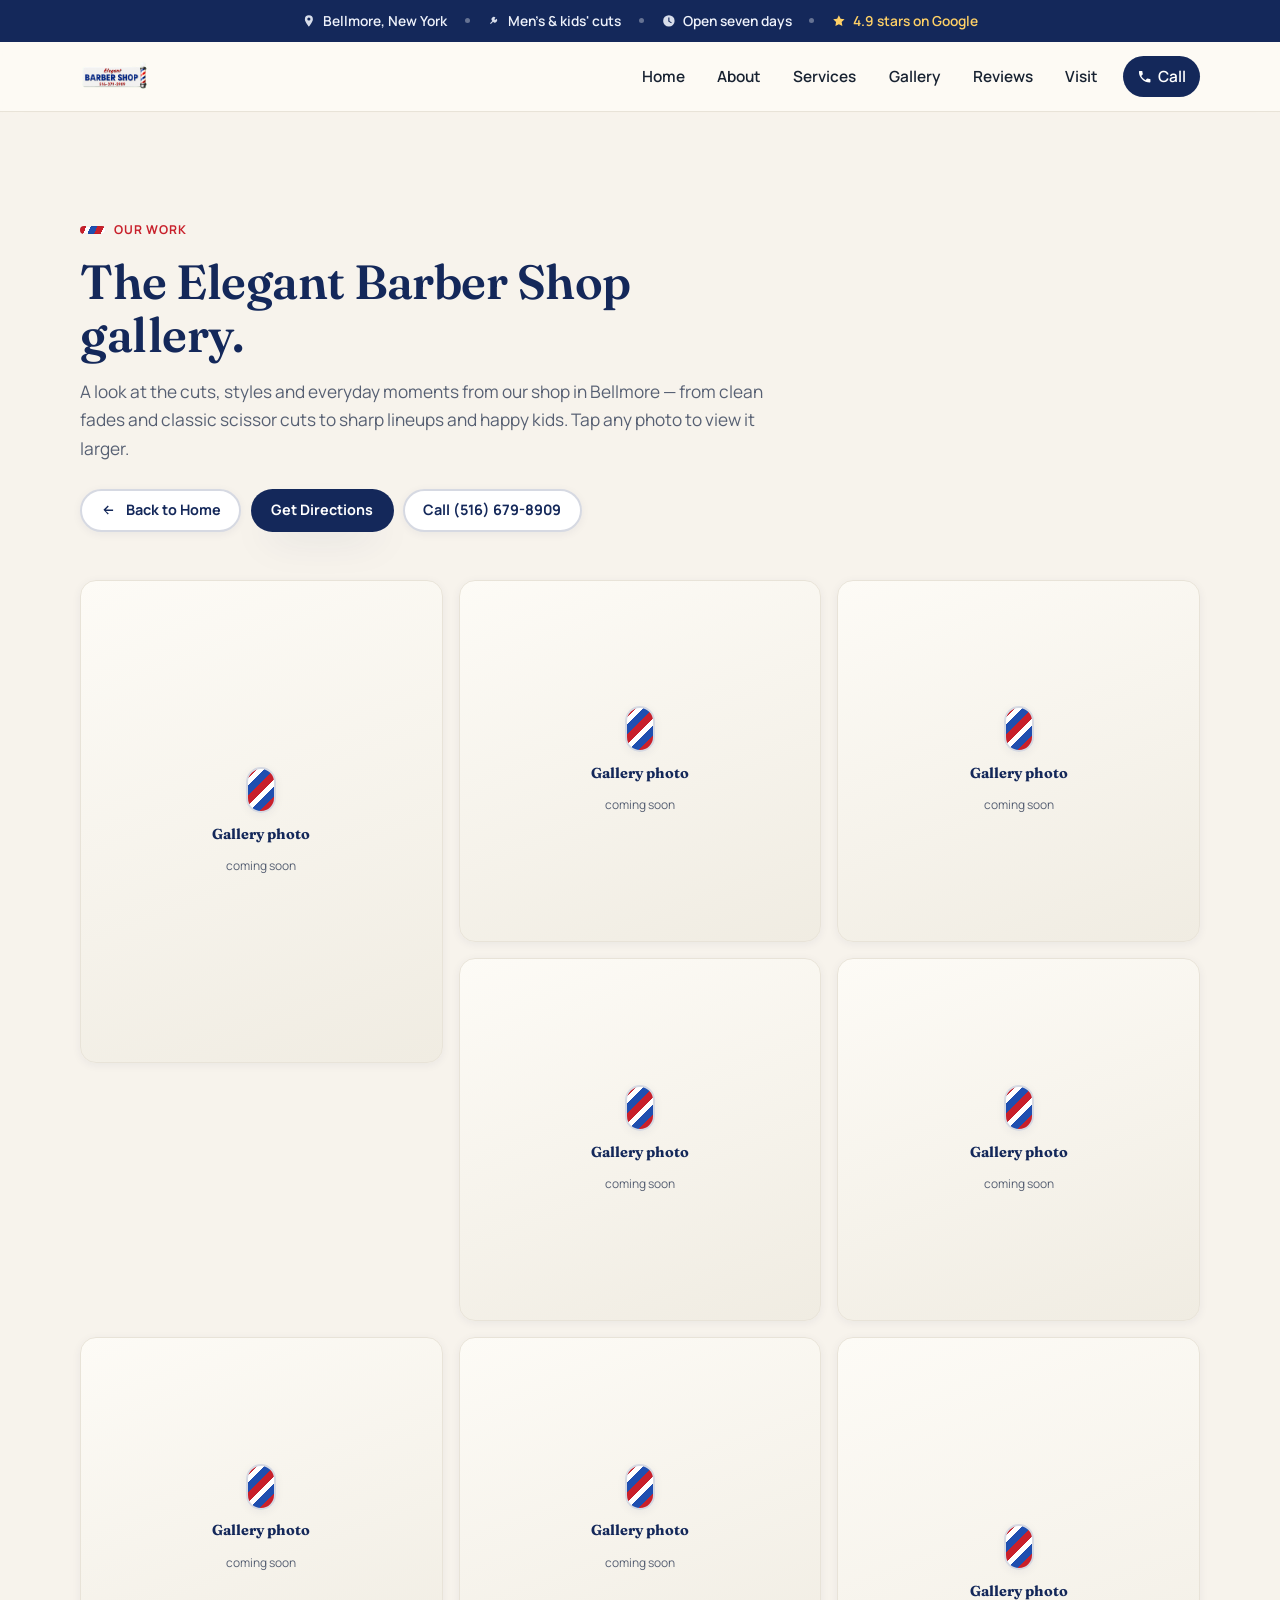
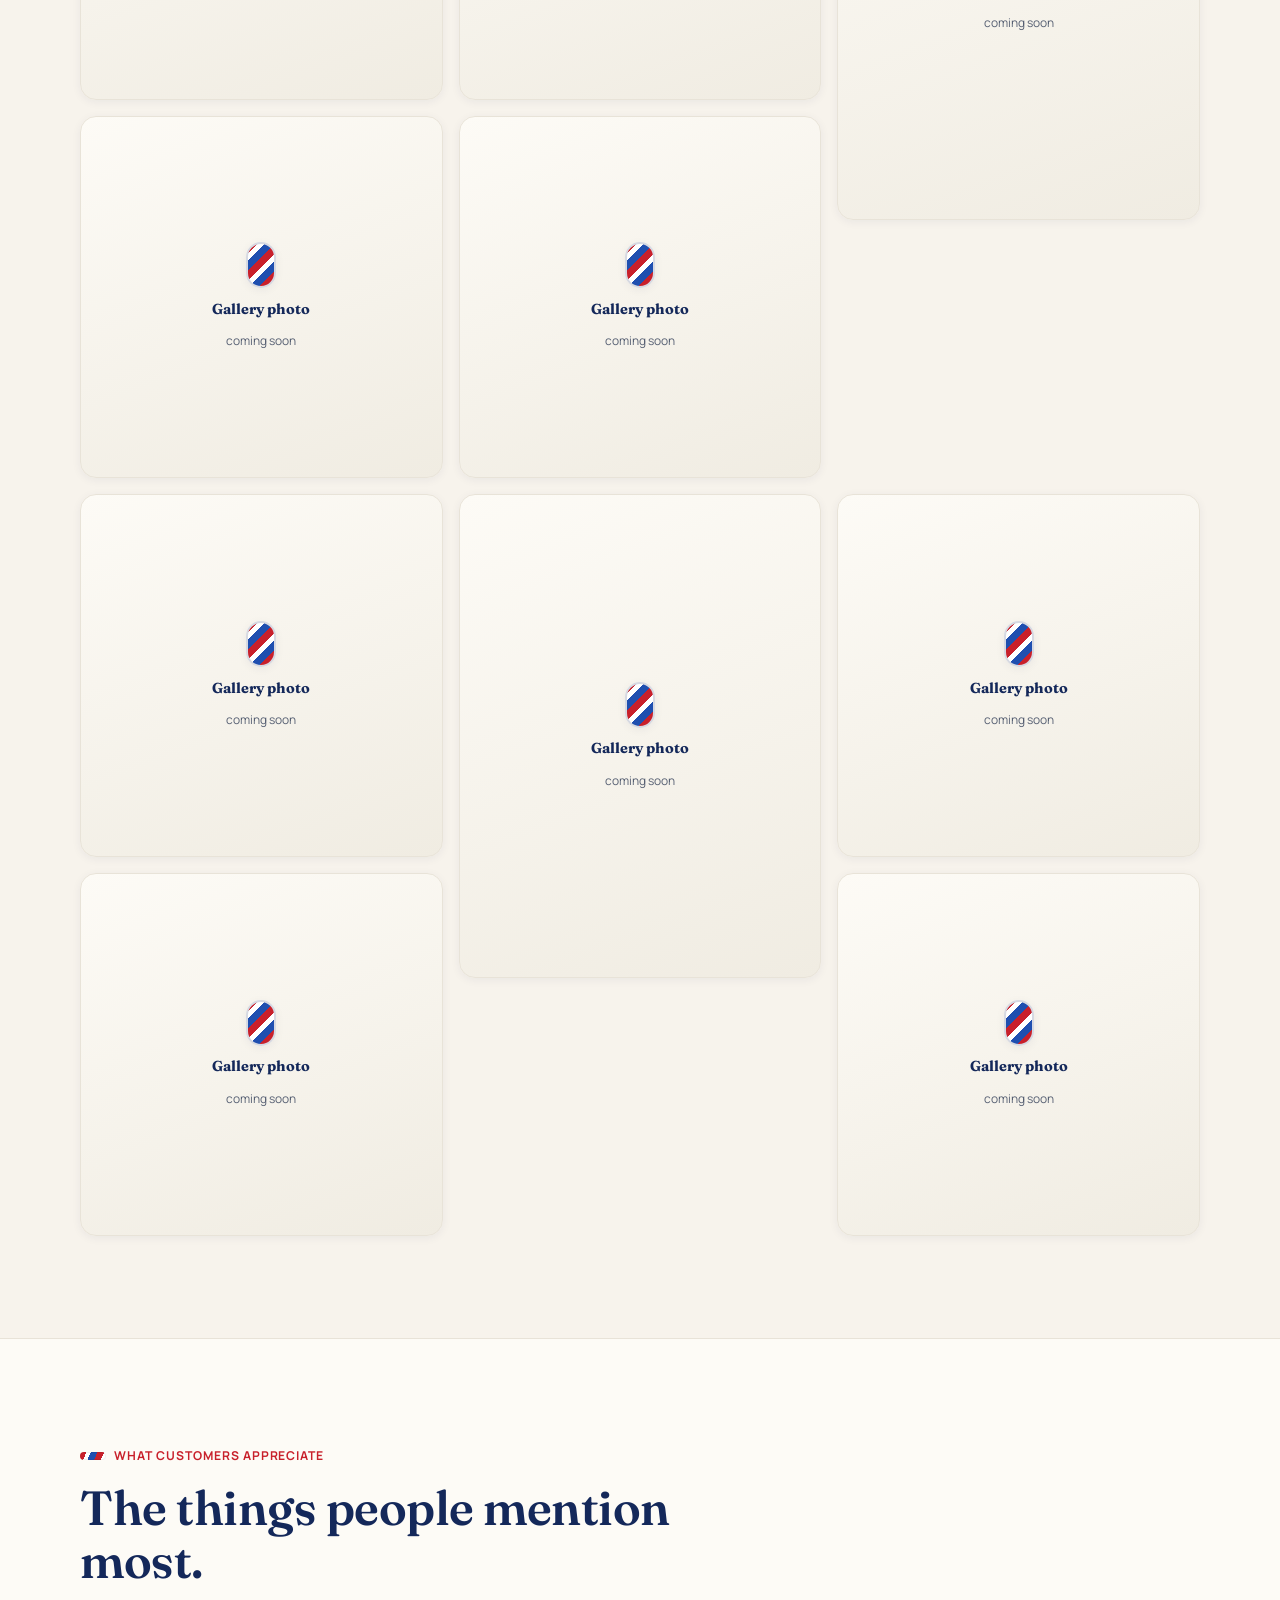
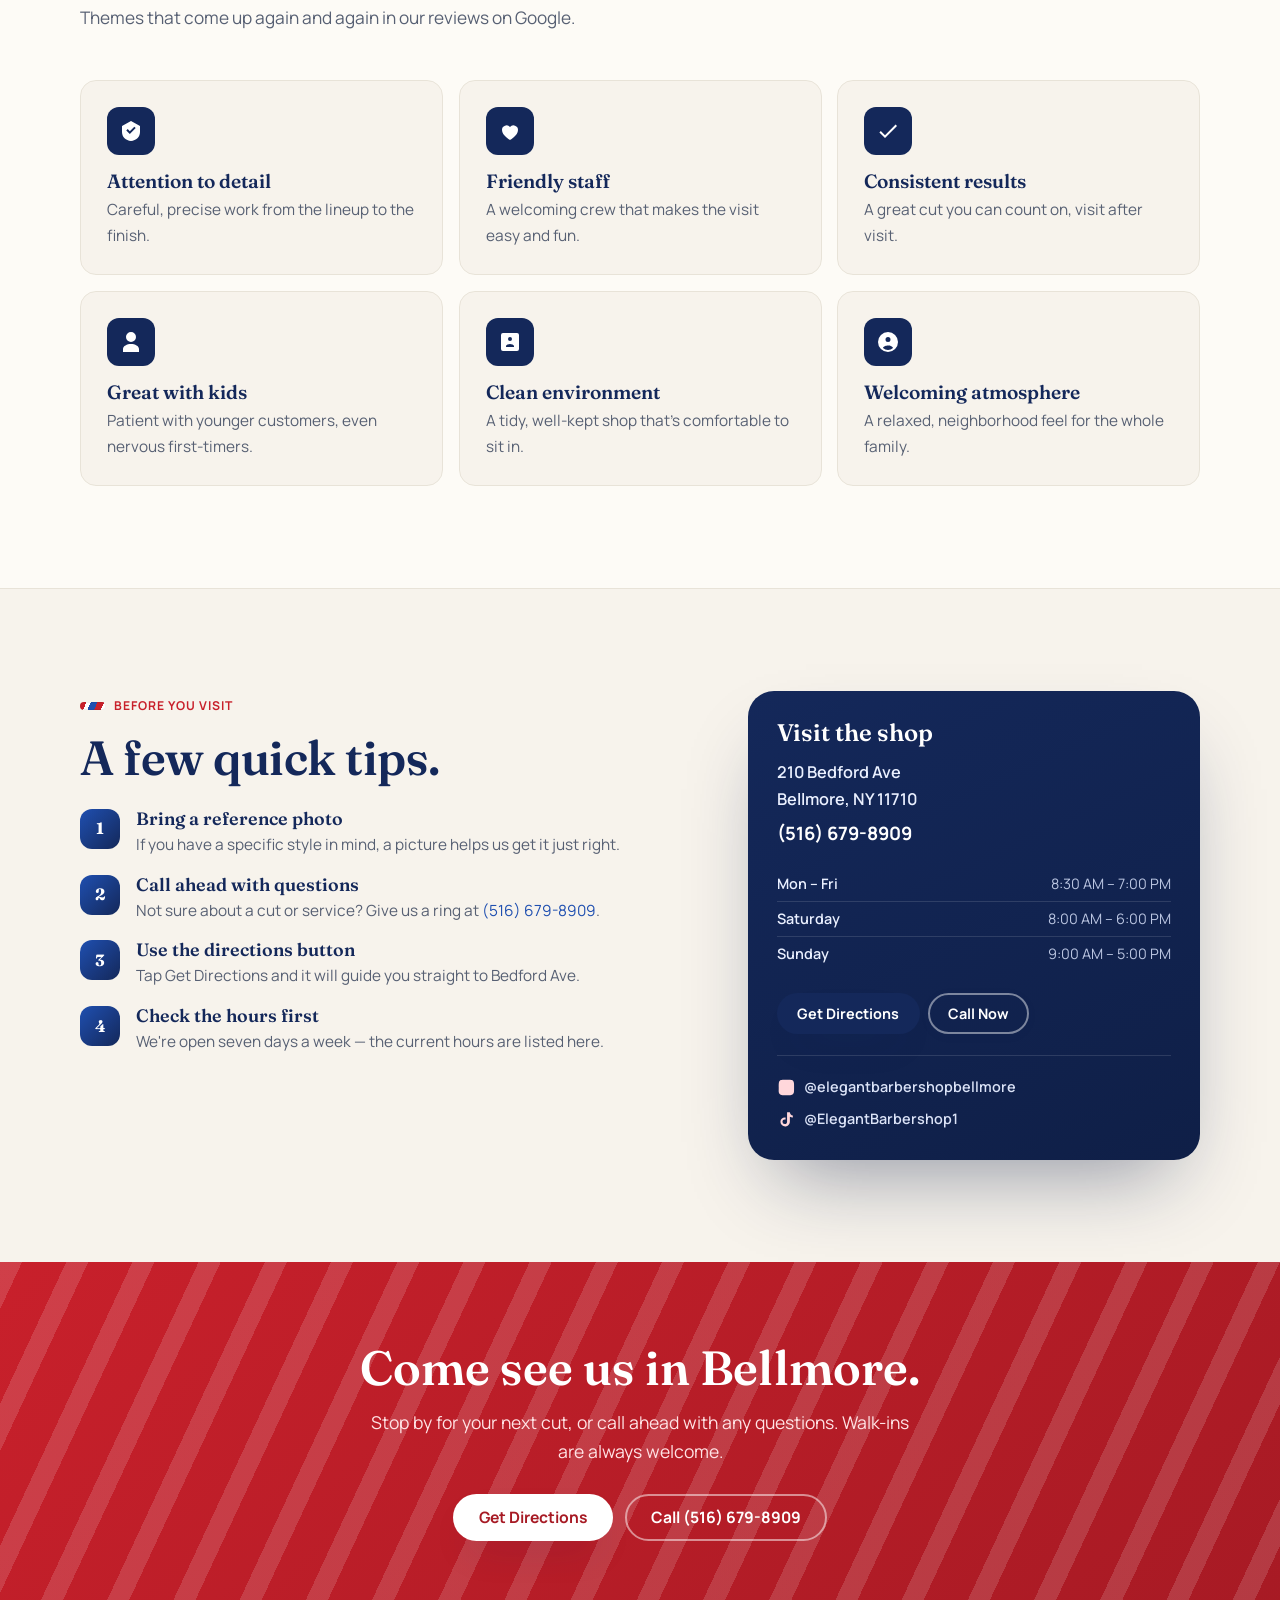
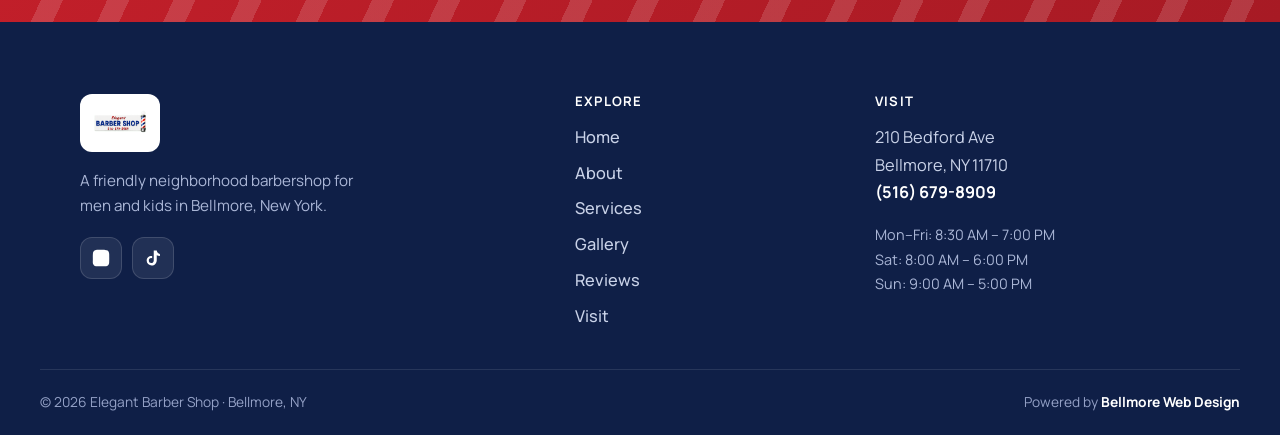
==== gallery.html @ 206d34e4 "Build Elegant Barber Shop website Add a complete, production-ready static site (HTML/CSS/vanilla JS)" ====
<!DOCTYPE html>
<html lang="en">
<head>
  <meta charset="UTF-8" />
  <meta name="viewport" content="width=device-width, initial-scale=1.0" />
  <meta name="theme-color" content="#14285a" />

  <title>Haircut Gallery | Elegant Barber Shop in Bellmore, NY</title>
  <meta name="description" content="Browse the Elegant Barber Shop gallery — examples of men's cuts, kids' haircuts, fades, designs and moments from our Bellmore, NY shop. Walk-ins welcome on Bedford Ave." />

  <link rel="canonical" href="gallery.html" />
  <meta property="og:type" content="website" />
  <meta property="og:site_name" content="Elegant Barber Shop" />
  <meta property="og:title" content="Haircut Gallery | Elegant Barber Shop in Bellmore, NY" />
  <meta property="og:description" content="Examples of cuts, styles and moments from Elegant Barber Shop in Bellmore, New York." />
  <meta property="og:image" content="Elegant_logo.png" />
  <meta property="og:url" content="gallery.html" />
  <meta name="twitter:card" content="summary_large_image" />
  <meta name="twitter:title" content="Haircut Gallery | Elegant Barber Shop" />
  <meta name="twitter:description" content="Examples of cuts, styles and moments from Elegant Barber Shop in Bellmore, New York." />
  <meta name="twitter:image" content="Elegant_logo.png" />

  <link rel="icon" type="image/png" href="favicon_elegant.png" />
  <link rel="shortcut icon" type="image/png" href="favicon_elegant.png" />
  <link rel="apple-touch-icon" href="favicon_elegant.png" />

  <link rel="preconnect" href="https://fonts.googleapis.com" />
  <link rel="preconnect" href="https://fonts.gstatic.com" crossorigin />
  <link href="https://fonts.googleapis.com/css2?family=Fraunces:opsz,wght@9..144,400;9..144,500;9..144,600;9..144,700&family=Manrope:wght@400;500;600;700;800&display=swap" rel="stylesheet" />

  <link rel="stylesheet" href="styles.css" />

  <script type="application/ld+json">
  {
    "@context": "https://schema.org",
    "@type": "BarberShop",
    "name": "Elegant Barber Shop",
    "image": "Elegant_logo.png",
    "url": "gallery.html",
    "telephone": "+15166798909",
    "address": {
      "@type": "PostalAddress",
      "streetAddress": "210 Bedford Ave",
      "addressLocality": "Bellmore",
      "addressRegion": "NY",
      "postalCode": "11710",
      "addressCountry": "US"
    },
    "aggregateRating": {
      "@type": "AggregateRating",
      "ratingValue": "4.9",
      "reviewCount": "135",
      "bestRating": "5"
    },
    "sameAs": [
      "https://www.instagram.com/elegantbarbershopbellmore/",
      "https://www.tiktok.com/@ElegantBarbershop1"
    ]
  }
  </script>
</head>
<body>
  <a class="skip-link" href="#main">Skip to content</a>

  <!-- ================= INFO / ANNOUNCEMENT BAR ================= -->
  <div class="infobar" role="region" aria-label="Quick facts">
    <div class="wrap infobar__inner">
      <span class="infobar__item"><svg class="ico" aria-hidden="true" viewBox="0 0 24 24"><path d="M12 2a7 7 0 0 0-7 7c0 5 7 13 7 13s7-8 7-13a7 7 0 0 0-7-7Zm0 9.5A2.5 2.5 0 1 1 12 6a2.5 2.5 0 0 1 0 5.5Z"/></svg>Bellmore, New York</span>
      <span class="infobar__sep" aria-hidden="true"></span>
      <span class="infobar__item"><svg class="ico" aria-hidden="true" viewBox="0 0 24 24"><path d="M14.7 6.3a4 4 0 1 0-5.4 5.9l-4 4 1.4 1.4 4-4a4 4 0 0 0 5.9-5.4l-2.4 2.4-1.4-1.4Z"/></svg>Men's &amp; kids' cuts</span>
      <span class="infobar__sep" aria-hidden="true"></span>
      <span class="infobar__item"><svg class="ico" aria-hidden="true" viewBox="0 0 24 24"><path d="M12 2a10 10 0 1 0 10 10A10 10 0 0 0 12 2Zm1 10.4 4 2.3-.8 1.4L11 13V6h2Z"/></svg>Open seven days</span>
      <span class="infobar__sep" aria-hidden="true"></span>
      <span class="infobar__item infobar__item--star"><svg class="ico" aria-hidden="true" viewBox="0 0 24 24"><path d="m12 2 3 6.3 6.9.9-5 4.8 1.2 6.9L12 17.7 5.9 20.9 7.1 14l-5-4.8 6.9-.9Z"/></svg>4.9 stars on Google</span>
    </div>
  </div>

  <!-- ================= HEADER / NAV ================= -->
  <header class="site-header" id="top">
    <div class="wrap header__inner">
      <a class="brand" href="index.html" aria-label="Elegant Barber Shop home">
        <img src="Elegant_logo.png" alt="Elegant Barber Shop logo" class="brand__logo" width="180" height="58" />
      </a>

      <nav class="nav" aria-label="Primary">
        <button class="nav__toggle" id="navToggle" aria-expanded="false" aria-controls="navMenu">
          <span class="nav__toggle-bars" aria-hidden="true"><span></span><span></span><span></span></span>
          <span class="sr-only">Menu</span>
        </button>
        <ul class="nav__menu" id="navMenu">
          <li><a href="index.html" class="nav__link">Home</a></li>
          <li><a href="index.html#about" class="nav__link">About</a></li>
          <li><a href="index.html#services" class="nav__link">Services</a></li>
          <li><a href="gallery.html" class="nav__link" aria-current="page">Gallery</a></li>
          <li><a href="index.html#reviews" class="nav__link">Reviews</a></li>
          <li><a href="index.html#visit" class="nav__link">Visit</a></li>
          <li><a href="tel:+15166798909" class="nav__link nav__link--call">
            <svg class="ico" aria-hidden="true" viewBox="0 0 24 24"><path d="M6.6 10.8a15.5 15.5 0 0 0 6.6 6.6l2.2-2.2a1 1 0 0 1 1-.24 11.4 11.4 0 0 0 3.6.58 1 1 0 0 1 1 1V20a1 1 0 0 1-1 1A17 17 0 0 1 3 4a1 1 0 0 1 1-1h3.5a1 1 0 0 1 1 1 11.4 11.4 0 0 0 .58 3.6 1 1 0 0 1-.24 1Z"/></svg>
            Call
          </a></li>
        </ul>
      </nav>
    </div>
  </header>

  <main id="main">

    <!-- ================= GALLERY INTRO ================= -->
    <section class="section gallery-intro" aria-labelledby="g-title">
      <div class="wrap">
        <div class="gallery-intro__inner reveal">
          <span class="eyebrow"><span class="eyebrow__dot" aria-hidden="true"></span>Our work</span>
          <h1 id="g-title" class="section__title">The Elegant Barber Shop gallery.</h1>
          <p class="section__intro">A look at the cuts, styles and everyday moments from our shop in Bellmore — from clean fades and classic scissor cuts to sharp lineups and happy kids. Tap any photo to view it larger.</p>
          <div class="gallery-intro__actions">
            <a class="btn btn--ghost btn--sm" href="index.html">
              <svg class="ico" aria-hidden="true" viewBox="0 0 24 24"><path d="M19 11H8.4l4.3-4.3L11.3 5 5 11.3 11.3 18l1.4-1.4L8.4 13H19Z"/></svg>
              Back to Home
            </a>
            <a class="btn btn--primary btn--sm" href="https://www.google.com/maps/dir/?api=1&amp;destination=210+Bedford+Ave%2C+Bellmore%2C+NY+11710" target="_blank" rel="noopener noreferrer">Get Directions</a>
            <a class="btn btn--ghost btn--sm" href="tel:+15166798909">Call (516) 679-8909</a>
          </div>
        </div>
      </div>
    </section>

    <!-- ================= FULL GALLERY GRID ================= -->
    <section class="section gallery-section gallery-section--full" aria-label="Haircut gallery">
      <div class="wrap">
        <!-- Built by script.js from the shared image list -->
        <div class="gallery-grid gallery-grid--full" data-gallery="full" aria-label="All haircut photos"></div>
      </div>
    </section>

    <!-- ================= WHAT CUSTOMERS APPRECIATE ================= -->
    <section class="section appreciate" aria-labelledby="appreciate-title">
      <div class="wrap">
        <div class="section__head reveal">
          <span class="eyebrow"><span class="eyebrow__dot" aria-hidden="true"></span>What customers appreciate</span>
          <h2 id="appreciate-title" class="section__title">The things people mention most.</h2>
          <p class="section__intro">Themes that come up again and again in our reviews on Google.</p>
        </div>

        <ul class="appreciate__grid">
          <li class="appreciate__card reveal">
            <span class="appreciate__ico" aria-hidden="true"><svg viewBox="0 0 24 24"><path d="M12 2 3 7v6c0 5 3.8 8.4 9 9 5.2-.6 9-4 9-9V7Zm-1.2 13-3.5-3.5 1.4-1.4 2.1 2.1 4.5-4.5 1.4 1.4Z"/></svg></span>
            <h3>Attention to detail</h3>
            <p>Careful, precise work from the lineup to the finish.</p>
          </li>
          <li class="appreciate__card reveal">
            <span class="appreciate__ico" aria-hidden="true"><svg viewBox="0 0 24 24"><path d="M12 21s-8-4.5-8-10a4.5 4.5 0 0 1 8-2.9A4.5 4.5 0 0 1 20 11c0 5.5-8 10-8 10Z"/></svg></span>
            <h3>Friendly staff</h3>
            <p>A welcoming crew that makes the visit easy and fun.</p>
          </li>
          <li class="appreciate__card reveal">
            <span class="appreciate__ico" aria-hidden="true"><svg viewBox="0 0 24 24"><path d="M9 16.2 4.8 12l-1.4 1.4L9 19 21 7l-1.4-1.4Z"/></svg></span>
            <h3>Consistent results</h3>
            <p>A great cut you can count on, visit after visit.</p>
          </li>
          <li class="appreciate__card reveal">
            <span class="appreciate__ico" aria-hidden="true"><svg viewBox="0 0 24 24"><path d="M12 2a5 5 0 1 0 5 5 5 5 0 0 0-5-5Zm0 12c-4 0-8 2-8 5v3h16v-3c0-3-4-5-8-5Z"/></svg></span>
            <h3>Great with kids</h3>
            <p>Patient with younger customers, even nervous first-timers.</p>
          </li>
          <li class="appreciate__card reveal">
            <span class="appreciate__ico" aria-hidden="true"><svg viewBox="0 0 24 24"><path d="M19 3H5a2 2 0 0 0-2 2v14a2 2 0 0 0 2 2h14a2 2 0 0 0 2-2V5a2 2 0 0 0-2-2Zm-7 4a2 2 0 1 1-2 2 2 2 0 0 1 2-2Zm4 10H8v-1c0-1.3 2.7-2 4-2s4 .7 4 2Z"/></svg></span>
            <h3>Clean environment</h3>
            <p>A tidy, well-kept shop that's comfortable to sit in.</p>
          </li>
          <li class="appreciate__card reveal">
            <span class="appreciate__ico" aria-hidden="true"><svg viewBox="0 0 24 24"><path d="M12 2a10 10 0 1 0 10 10A10 10 0 0 0 12 2Zm0 5a2.5 2.5 0 1 1 0 5 2.5 2.5 0 0 1 0-5Zm0 13a7.2 7.2 0 0 1-5-2c.1-1.7 3.3-2.6 5-2.6s4.9.9 5 2.6a7.2 7.2 0 0 1-5 2Z"/></svg></span>
            <h3>Welcoming atmosphere</h3>
            <p>A relaxed, neighborhood feel for the whole family.</p>
          </li>
        </ul>
      </div>
    </section>

    <!-- ================= BEFORE YOU VISIT + COMPACT VISIT CARD ================= -->
    <section class="section before" aria-labelledby="before-title">
      <div class="wrap before__grid">
        <div class="before__content reveal">
          <span class="eyebrow"><span class="eyebrow__dot" aria-hidden="true"></span>Before you visit</span>
          <h2 id="before-title" class="section__title">A few quick tips.</h2>
          <ul class="before__list">
            <li>
              <span class="before__num">1</span>
              <div><h3>Bring a reference photo</h3><p>If you have a specific style in mind, a picture helps us get it just right.</p></div>
            </li>
            <li>
              <span class="before__num">2</span>
              <div><h3>Call ahead with questions</h3><p>Not sure about a cut or service? Give us a ring at <a href="tel:+15166798909">(516)&nbsp;679-8909</a>.</p></div>
            </li>
            <li>
              <span class="before__num">3</span>
              <div><h3>Use the directions button</h3><p>Tap Get Directions and it will guide you straight to Bedford Ave.</p></div>
            </li>
            <li>
              <span class="before__num">4</span>
              <div><h3>Check the hours first</h3><p>We're open seven days a week — the current hours are listed here.</p></div>
            </li>
          </ul>
        </div>

        <aside class="visit-card reveal" aria-label="Visit information">
          <h2 class="visit-card__title">Visit the shop</h2>
          <p class="visit-card__addr">210 Bedford Ave<br>Bellmore, NY 11710</p>
          <p class="visit-card__phone"><a href="tel:+15166798909">(516) 679-8909</a></p>

          <table class="hours visit-card__hours">
            <tbody>
              <tr><th scope="row">Mon – Fri</th><td>8:30 AM – 7:00 PM</td></tr>
              <tr><th scope="row">Saturday</th><td>8:00 AM – 6:00 PM</td></tr>
              <tr><th scope="row">Sunday</th><td>9:00 AM – 5:00 PM</td></tr>
            </tbody>
          </table>

          <div class="visit-card__actions">
            <a class="btn btn--primary btn--sm" href="https://www.google.com/maps/dir/?api=1&amp;destination=210+Bedford+Ave%2C+Bellmore%2C+NY+11710" target="_blank" rel="noopener noreferrer">Get Directions</a>
            <a class="btn btn--ghost btn--sm" href="tel:+15166798909">Call Now</a>
          </div>

          <div class="visit-card__social">
            <a href="https://www.instagram.com/elegantbarbershopbellmore/" target="_blank" rel="noopener noreferrer">
              <svg class="ico" aria-hidden="true" viewBox="0 0 24 24"><path d="M12 2.2c3.2 0 3.6 0 4.9.07 1.2.06 1.8.25 2.2.42.6.22 1 .48 1.4.9.43.42.7.82.9 1.4.18.42.37 1.05.43 2.25.06 1.28.07 1.66.07 4.88s0 3.6-.07 4.88c-.06 1.2-.25 1.83-.42 2.25-.22.56-.48.97-.9 1.4-.42.42-.83.68-1.4.9-.42.17-1.05.36-2.25.42-1.28.06-1.66.07-4.88.07s-3.6 0-4.88-.07c-1.2-.06-1.83-.25-2.25-.42a3.9 3.9 0 0 1-1.4-.9 3.9 3.9 0 0 1-.9-1.4c-.17-.42-.36-1.05-.42-2.25C2.21 15.6 2.2 15.22 2.2 12s0-3.6.07-4.88c.06-1.2.25-1.83.42-2.25.22-.57.48-.98.9-1.4.42-.42.83-.68 1.4-.9.42-.17 1.05-.36 2.25-.42C8.4 2.21 8.78 2.2 12 2.2Zm0 4.86A4.94 4.94 0 1 1 12 17a4.94 4.94 0 0 1 0-9.94Zm0 1.8a3.14 3.14 0 1 0 0 6.28 3.14 3.14 0 0 0 0-6.28Zm5.13-2.02a1.15 1.15 0 1 1 0 2.3 1.15 1.15 0 0 1 0-2.3Z"/></svg>
              <span>@elegantbarbershopbellmore</span>
            </a>
            <a href="https://www.tiktok.com/@ElegantBarbershop1" target="_blank" rel="noopener noreferrer">
              <svg class="ico" aria-hidden="true" viewBox="0 0 24 24"><path d="M16.5 3c.3 2.2 1.6 3.9 3.8 4.2v2.5c-1.3.1-2.5-.3-3.8-1v5.9c0 3.6-2.6 6.4-6.1 6.4A6 6 0 0 1 4.4 15c0-3.4 3.1-6 6.6-5.4v2.7a3 3 0 0 0-1.1-.2 2.9 2.9 0 0 0-2.9 3 3 3 0 0 0 3 3c1.7 0 2.9-1.3 2.9-3.1V3Z"/></svg>
              <span>@ElegantBarbershop1</span>
            </a>
          </div>
        </aside>
      </div>
    </section>

    <!-- ================= CTA ================= -->
    <section class="cta" aria-labelledby="g-cta-title">
      <span class="cta__pole" aria-hidden="true"></span>
      <div class="wrap cta__inner reveal">
        <h2 id="g-cta-title" class="cta__title">Come see us in Bellmore.</h2>
        <p class="cta__text">Stop by for your next cut, or call ahead with any questions. Walk-ins are always welcome.</p>
        <div class="cta__actions">
          <a class="btn btn--primary" href="https://www.google.com/maps/dir/?api=1&amp;destination=210+Bedford+Ave%2C+Bellmore%2C+NY+11710" target="_blank" rel="noopener noreferrer">Get Directions</a>
          <a class="btn btn--ghost btn--on-dark" href="tel:+15166798909">Call (516) 679-8909</a>
        </div>
      </div>
    </section>
  </main>

  <!-- ================= FOOTER ================= -->
  <footer class="site-footer">
    <div class="wrap footer__grid">
      <div class="footer__brand">
        <img src="Elegant_logo.png" alt="Elegant Barber Shop logo" class="footer__logo" width="200" height="64" loading="lazy" />
        <p class="footer__tag">A friendly neighborhood barbershop for men and kids in Bellmore, New York.</p>
        <div class="footer__social">
          <a href="https://www.instagram.com/elegantbarbershopbellmore/" target="_blank" rel="noopener noreferrer" aria-label="Instagram">
            <svg class="ico" aria-hidden="true" viewBox="0 0 24 24"><path d="M12 2.2c3.2 0 3.6 0 4.9.07 1.2.06 1.8.25 2.2.42.6.22 1 .48 1.4.9.43.42.7.82.9 1.4.18.42.37 1.05.43 2.25.06 1.28.07 1.66.07 4.88s0 3.6-.07 4.88c-.06 1.2-.25 1.83-.42 2.25-.22.56-.48.97-.9 1.4-.42.42-.83.68-1.4.9-.42.17-1.05.36-2.25.42-1.28.06-1.66.07-4.88.07s-3.6 0-4.88-.07c-1.2-.06-1.83-.25-2.25-.42a3.9 3.9 0 0 1-1.4-.9 3.9 3.9 0 0 1-.9-1.4c-.17-.42-.36-1.05-.42-2.25C2.21 15.6 2.2 15.22 2.2 12s0-3.6.07-4.88c.06-1.2.25-1.83.42-2.25.22-.57.48-.98.9-1.4.42-.42.83-.68 1.4-.9.42-.17 1.05-.36 2.25-.42C8.4 2.21 8.78 2.2 12 2.2Zm0 4.86A4.94 4.94 0 1 1 12 17a4.94 4.94 0 0 1 0-9.94Zm0 1.8a3.14 3.14 0 1 0 0 6.28 3.14 3.14 0 0 0 0-6.28Zm5.13-2.02a1.15 1.15 0 1 1 0 2.3 1.15 1.15 0 0 1 0-2.3Z"/></svg>
          </a>
          <a href="https://www.tiktok.com/@ElegantBarbershop1" target="_blank" rel="noopener noreferrer" aria-label="TikTok">
            <svg class="ico" aria-hidden="true" viewBox="0 0 24 24"><path d="M16.5 3c.3 2.2 1.6 3.9 3.8 4.2v2.5c-1.3.1-2.5-.3-3.8-1v5.9c0 3.6-2.6 6.4-6.1 6.4A6 6 0 0 1 4.4 15c0-3.4 3.1-6 6.6-5.4v2.7a3 3 0 0 0-1.1-.2 2.9 2.9 0 0 0-2.9 3 3 3 0 0 0 3 3c1.7 0 2.9-1.3 2.9-3.1V3Z"/></svg>
          </a>
        </div>
      </div>

      <nav class="footer__col" aria-label="Footer">
        <h3 class="footer__heading">Explore</h3>
        <ul>
          <li><a href="index.html">Home</a></li>
          <li><a href="index.html#about">About</a></li>
          <li><a href="index.html#services">Services</a></li>
          <li><a href="gallery.html">Gallery</a></li>
          <li><a href="index.html#reviews">Reviews</a></li>
          <li><a href="index.html#visit">Visit</a></li>
        </ul>
      </nav>

      <div class="footer__col">
        <h3 class="footer__heading">Visit</h3>
        <address class="footer__contact">
          210 Bedford Ave<br>
          Bellmore, NY 11710<br>
          <a href="tel:+15166798909">(516) 679-8909</a>
        </address>
        <p class="footer__hours">Mon–Fri: 8:30 AM – 7:00 PM<br>Sat: 8:00 AM – 6:00 PM<br>Sun: 9:00 AM – 5:00 PM</p>
      </div>
    </div>

    <div class="wrap footer__bottom">
      <p>&copy; <span id="year">2026</span> Elegant Barber Shop · Bellmore, NY</p>
      <p class="footer__credit">Powered by <a href="https://bellmorewebdesign.com" target="_blank" rel="noopener noreferrer">Bellmore Web Design</a></p>
    </div>
  </footer>

  <!-- ================= LIGHTBOX ================= -->
  <div class="lightbox" id="lightbox" role="dialog" aria-modal="true" aria-label="Gallery image viewer" hidden>
    <button class="lightbox__btn lightbox__close" id="lbClose" aria-label="Close image viewer">
      <svg viewBox="0 0 24 24" aria-hidden="true"><path d="M18.3 5.7 12 12l6.3 6.3-1.4 1.4L10.6 13.4 4.3 19.7 2.9 18.3 9.2 12 2.9 5.7 4.3 4.3l6.3 6.3 6.3-6.3Z"/></svg>
    </button>
    <button class="lightbox__btn lightbox__prev" id="lbPrev" aria-label="Previous image">
      <svg viewBox="0 0 24 24" aria-hidden="true"><path d="M15 6 9 12l6 6 1.4-1.4L11.8 12l4.6-4.6Z"/></svg>
    </button>
    <figure class="lightbox__figure">
      <img class="lightbox__img" id="lbImg" src="" alt="" />
      <figcaption class="lightbox__caption" id="lbCaption"></figcaption>
    </figure>
    <button class="lightbox__btn lightbox__next" id="lbNext" aria-label="Next image">
      <svg viewBox="0 0 24 24" aria-hidden="true"><path d="m9 6 6 6-6 6-1.4-1.4L12.2 12 7.6 7.4Z"/></svg>
    </button>
  </div>

  <script src="script.js" defer></script>
</body>
</html>
---- styles.css ----
/* =====================================================================
   Elegant Barber Shop — shared styles (index.html + gallery.html)
   Palette built from the shop logo: refined royal-navy blue, warm ivory
   neutrals, chrome/silver, with barber red used only as a small accent.
   ===================================================================== */

:root {
  /* Brand colors from the logo */
  --navy: #14285a;         /* deep refined royal-navy */
  --navy-800: #0f1f47;     /* darker navy for panels */
  --royal: #1f4fb0;        /* royal blue accent */
  --royal-600: #2a5fd0;    /* brighter royal for hovers */
  --red: #c8202b;          /* barber red — sparingly */
  --red-600: #a71a24;

  /* Neutrals */
  --ivory: #f7f3ec;        /* warm page background */
  --cream: #fdfbf6;        /* card background */
  --ink: #182231;          /* main text */
  --slate: #576073;        /* muted text */
  --silver: #d6d9e2;       /* chrome/borders */
  --line: #e8e3d8;         /* hairlines on ivory */
  --gold: #c9a24a;         /* subtle warm accent (stars) */

  /* Type */
  --font-display: "Fraunces", Georgia, "Times New Roman", serif;
  --font-body: "Manrope", system-ui, -apple-system, "Segoe UI", Roboto, sans-serif;

  /* Layout */
  --wrap: 1200px;
  --radius: 16px;
  --radius-lg: 26px;
  --shadow-sm: 0 2px 10px rgba(20, 40, 90, 0.06);
  --shadow-md: 0 18px 40px -18px rgba(20, 40, 90, 0.28);
  --shadow-lg: 0 40px 80px -30px rgba(15, 31, 71, 0.45);
  --ease: cubic-bezier(0.22, 0.61, 0.36, 1);
}

/* ---------- Reset / base ---------- */
* { box-sizing: border-box; }
html { scroll-behavior: smooth; -webkit-text-size-adjust: 100%; }

body {
  margin: 0;
  font-family: var(--font-body);
  color: var(--ink);
  background: var(--ivory);
  line-height: 1.65;
  font-size: 1.02rem;
  -webkit-font-smoothing: antialiased;
  overflow-x: hidden;
}

img { max-width: 100%; display: block; }

a { color: var(--royal); text-decoration: none; }
a:hover { color: var(--royal-600); }

h1, h2, h3 { font-family: var(--font-display); line-height: 1.1; color: var(--navy); font-weight: 600; }

.wrap { width: 100%; max-width: var(--wrap); margin-inline: auto; padding-inline: clamp(1.1rem, 4vw, 2.5rem); }

.sr-only {
  position: absolute; width: 1px; height: 1px; padding: 0; margin: -1px;
  overflow: hidden; clip: rect(0 0 0 0); white-space: nowrap; border: 0;
}

.skip-link {
  position: absolute; left: 1rem; top: -3rem; z-index: 1200;
  background: var(--navy); color: #fff; padding: 0.6rem 1rem;
  border-radius: 0 0 10px 10px; font-weight: 700; transition: top 0.2s var(--ease);
}
.skip-link:focus { top: 0; color: #fff; }

/* Visible focus for keyboard users */
:focus-visible {
  outline: 3px solid var(--royal-600);
  outline-offset: 2px;
  border-radius: 6px;
}

.ico { width: 1.15em; height: 1.15em; fill: currentColor; flex: none; }
.ico--after { margin-left: 0.15em; }

/* ---------- Buttons ---------- */
.btn {
  --btn-pad: 0.85rem 1.5rem;
  display: inline-flex; align-items: center; gap: 0.55rem;
  padding: var(--btn-pad);
  font-family: var(--font-body); font-weight: 700; font-size: 0.98rem;
  border-radius: 999px; border: 2px solid transparent; cursor: pointer;
  transition: transform 0.2s var(--ease), box-shadow 0.2s var(--ease), background 0.2s var(--ease), color 0.2s var(--ease), border-color 0.2s var(--ease);
  line-height: 1; white-space: nowrap;
}
.btn--sm { --btn-pad: 0.7rem 1.15rem; font-size: 0.9rem; }
.btn--primary { background: var(--navy); color: #fff; box-shadow: var(--shadow-md); }
.btn--primary:hover { background: var(--royal); color: #fff; transform: translateY(-2px); box-shadow: var(--shadow-lg); }
.btn--ghost { background: #fff; color: var(--navy); border-color: var(--silver); box-shadow: var(--shadow-sm); }
.btn--ghost:hover { border-color: var(--navy); color: var(--navy); transform: translateY(-2px); }
.btn--on-dark { background: transparent; color: #fff; border-color: rgba(255,255,255,0.5); box-shadow: none; }
.btn--on-dark:hover { background: rgba(255,255,255,0.12); color: #fff; border-color: #fff; }

/* ---------- Eyebrow / section heads ---------- */
.eyebrow {
  display: inline-flex; align-items: center; gap: 0.5rem;
  font-family: var(--font-body); font-weight: 700; letter-spacing: 0.08em;
  text-transform: uppercase; font-size: 0.76rem; color: var(--red);
  margin-bottom: 1rem;
}
.eyebrow__dot { width: 26px; height: 8px; border-radius: 999px;
  background: repeating-linear-gradient(115deg, var(--red) 0 6px, #fff 6px 10px, var(--royal) 10px 16px);
  box-shadow: inset 0 0 0 1px rgba(0,0,0,0.06); }
.eyebrow--light { color: #ffd7db; }

.section { padding: clamp(3.5rem, 8vw, 6.5rem) 0; }
.section__title { font-size: clamp(1.9rem, 4.5vw, 3rem); margin: 0 0 1rem; letter-spacing: -0.01em; }
.section__title--light { color: #fff; }
.section__head { max-width: 640px; margin-bottom: 3rem; }
.section__intro { color: var(--slate); font-size: 1.08rem; margin: 0; }
.section__cta { text-align: center; margin-top: 3rem; }

/* ---------- Info bar ---------- */
.infobar { background: var(--navy); color: #eef2fb; font-size: 0.86rem; }
.infobar__inner {
  display: flex; flex-wrap: wrap; align-items: center; justify-content: center;
  gap: 0.6rem 1.1rem; padding: 0.6rem 1rem; text-align: center;
}
.infobar__item { display: inline-flex; align-items: center; gap: 0.45rem; font-weight: 600; }
.infobar__item .ico { width: 1em; height: 1em; opacity: 0.9; }
.infobar__item--star { color: #ffd166; }
.infobar__item--star .ico { fill: #ffd166; opacity: 1; }
.infobar__sep { width: 5px; height: 5px; border-radius: 50%; background: rgba(255,255,255,0.35); }

/* ---------- Header / nav ---------- */
.site-header {
  position: sticky; top: 0; z-index: 1000;
  background: rgba(253, 251, 246, 0.9);
  backdrop-filter: saturate(140%) blur(10px);
  border-bottom: 1px solid var(--line);
}
.header__inner { display: flex; align-items: center; justify-content: space-between; gap: 1rem; padding-block: 0.55rem; }
.brand { display: inline-flex; align-items: center; }
.brand__logo { height: 52px; width: auto; }

.nav { display: flex; align-items: center; }
.nav__menu { list-style: none; display: flex; align-items: center; gap: 0.35rem; margin: 0; padding: 0; }
.nav__link {
  display: inline-flex; align-items: center; gap: 0.4rem;
  padding: 0.5rem 0.85rem; border-radius: 999px; font-weight: 600;
  color: var(--ink); font-size: 0.96rem;
  transition: background 0.2s var(--ease), color 0.2s var(--ease);
}
.nav__link:hover { background: rgba(31, 79, 176, 0.09); color: var(--navy); }
.nav__link--call { background: var(--navy); color: #fff; margin-left: 0.4rem; }
.nav__link--call:hover { background: var(--royal); color: #fff; }
.nav__link--call .ico { width: 1em; height: 1em; }

.nav__toggle {
  display: none; background: #fff; border: 1px solid var(--silver);
  border-radius: 12px; width: 46px; height: 46px; cursor: pointer;
  align-items: center; justify-content: center;
}
.nav__toggle-bars { position: relative; width: 22px; height: 16px; }
.nav__toggle-bars span {
  position: absolute; left: 0; width: 100%; height: 2.4px; border-radius: 2px;
  background: var(--navy); transition: transform 0.28s var(--ease), opacity 0.2s var(--ease), top 0.28s var(--ease);
}
.nav__toggle-bars span:nth-child(1) { top: 0; }
.nav__toggle-bars span:nth-child(2) { top: 6.8px; }
.nav__toggle-bars span:nth-child(3) { top: 13.6px; }
.nav__toggle[aria-expanded="true"] .nav__toggle-bars span:nth-child(1) { top: 6.8px; transform: rotate(45deg); }
.nav__toggle[aria-expanded="true"] .nav__toggle-bars span:nth-child(2) { opacity: 0; }
.nav__toggle[aria-expanded="true"] .nav__toggle-bars span:nth-child(3) { top: 6.8px; transform: rotate(-45deg); }

/* ---------- Hero ---------- */
.hero { position: relative; padding: clamp(2.5rem, 6vw, 5rem) 0 clamp(3rem, 7vw, 5.5rem); overflow: hidden; }
.hero__blob { position: absolute; border-radius: 50%; filter: blur(10px); z-index: 0; pointer-events: none; }
.hero__blob--1 { width: 460px; height: 460px; top: -160px; right: -120px;
  background: radial-gradient(circle at 30% 30%, rgba(31,79,176,0.18), rgba(31,79,176,0) 70%); }
.hero__blob--2 { width: 380px; height: 380px; bottom: -160px; left: -140px;
  background: radial-gradient(circle at 50% 50%, rgba(200,32,43,0.10), rgba(200,32,43,0) 70%); }
.hero__pole { position: absolute; top: 0; bottom: 0; left: 50%; width: 10px; transform: translateX(-50%) rotate(0deg);
  display: none; }

.hero__grid { position: relative; z-index: 1; display: grid; grid-template-columns: 1.05fr 0.95fr; gap: clamp(2rem, 5vw, 4rem); align-items: center; }
.hero__title { font-size: clamp(2.3rem, 6vw, 4rem); margin: 0 0 1.2rem; letter-spacing: -0.015em; }
.hero__lead { font-size: 1.14rem; color: var(--slate); max-width: 46ch; margin: 0 0 1.8rem; }
.hero__actions { display: flex; flex-wrap: wrap; gap: 0.8rem; margin-bottom: 1.6rem; }

.hero__rating { display: inline-flex; align-items: center; gap: 0.7rem; background: #fff;
  border: 1px solid var(--line); border-radius: 999px; padding: 0.5rem 1rem; box-shadow: var(--shadow-sm); }
.hero__rating-text { font-size: 0.95rem; color: var(--slate); }
.hero__rating-text strong { color: var(--navy); }

.stars { display: inline-flex; gap: 2px; }
.stars svg { width: 18px; height: 18px; fill: var(--gold); }
.stars--sm svg { width: 15px; height: 15px; }

/* Hero media collage */
.hero__media { position: relative; }
.hero__logocard {
  position: relative; z-index: 2; background: #fff; border-radius: var(--radius);
  padding: 1.1rem 1.3rem; box-shadow: var(--shadow-md); border: 1px solid var(--line);
  width: fit-content; margin-bottom: -1.4rem; margin-left: auto; margin-right: 1.5rem;
}
.hero__logocard img { height: 58px; width: auto; }
.hero__photo {
  margin: 0; position: relative; z-index: 1; border-radius: var(--radius-lg);
  overflow: hidden; box-shadow: var(--shadow-lg); border: 6px solid #fff;
  aspect-ratio: 5 / 6;
}
.hero__photo img { width: 100%; height: 100%; object-fit: cover; }
.hero__chip {
  position: absolute; left: -14px; bottom: 28px; z-index: 3;
  background: var(--red); color: #fff; border-radius: 18px; padding: 0.7rem 1rem;
  display: flex; align-items: center; gap: 0.5rem; box-shadow: var(--shadow-md);
  transform: rotate(-4deg);
}
.hero__chip-num { font-family: var(--font-display); font-size: 2rem; font-weight: 700; line-height: 1; }
.hero__chip-label { font-size: 0.72rem; font-weight: 700; text-transform: uppercase; letter-spacing: 0.06em; line-height: 1.1; }

/* ---------- About ---------- */
.about__grid { display: grid; grid-template-columns: 0.9fr 1.1fr; gap: clamp(2rem, 5vw, 4rem); align-items: center; }
.about__media { margin: 0; position: relative; border-radius: var(--radius-lg); overflow: visible; }
.about__media img { border-radius: var(--radius-lg); box-shadow: var(--shadow-lg); aspect-ratio: 5/6; object-fit: cover; width: 100%; }
.about__badge {
  position: absolute; right: -12px; top: 22px; background: var(--navy); color: #fff;
  font-weight: 700; font-size: 0.8rem; padding: 0.55rem 1rem; border-radius: 999px;
  box-shadow: var(--shadow-md); letter-spacing: 0.02em;
}
.about__content p { color: var(--slate); margin: 0 0 1rem; }
.about__list { list-style: none; margin: 1.5rem 0 0; padding: 0; display: grid; gap: 0.7rem; }
.about__list li { display: flex; align-items: center; gap: 0.65rem; font-weight: 600; color: var(--ink); }
.about__list .ico { color: #fff; background: var(--royal); border-radius: 50%; padding: 4px; width: 1.55em; height: 1.55em; }

/* ---------- Services ---------- */
.services { background: var(--cream); border-block: 1px solid var(--line); }
.services__list { list-style: none; margin: 0; padding: 0; display: grid; grid-template-columns: repeat(2, 1fr); gap: 1rem; }
.service {
  display: flex; gap: 1.1rem; align-items: flex-start; padding: 1.5rem;
  background: var(--ivory); border: 1px solid var(--line); border-radius: var(--radius);
  transition: transform 0.25s var(--ease), box-shadow 0.25s var(--ease), border-color 0.25s var(--ease);
}
.service:hover { transform: translateY(-4px); box-shadow: var(--shadow-md); border-color: var(--silver); }
.service__num { font-family: var(--font-display); font-weight: 700; font-size: 1.4rem; color: var(--red);
  background: #fff; border: 1px solid var(--line); width: 3rem; height: 3rem; border-radius: 12px;
  display: grid; place-items: center; flex: none; }
.service__title { font-size: 1.25rem; margin: 0 0 0.3rem; }
.service__body p { margin: 0; color: var(--slate); font-size: 0.98rem; }
.service--more { background: linear-gradient(135deg, var(--navy), var(--navy-800)); border-color: var(--navy); grid-column: span 2; }
.service--more .service__title { color: #fff; }
.service--more .service__body p { color: #d7deef; }
.service--more .service__body p a { color: #fff; text-decoration: underline; }
.service--more .service__num { color: var(--navy); background: #fff; border-color: #fff; }

/* ---------- Family band ---------- */
.family { position: relative; background: linear-gradient(160deg, var(--navy), var(--navy-800)); color: #eaf0ff; overflow: hidden; padding: clamp(3rem, 7vw, 5.5rem) 0; }
.family::before { content: ""; position: absolute; inset: 0;
  background: repeating-linear-gradient(125deg, rgba(255,255,255,0.03) 0 22px, transparent 22px 44px); pointer-events: none; }
.family__grid { position: relative; display: grid; grid-template-columns: 1.1fr 0.9fr; gap: clamp(2rem, 5vw, 4rem); align-items: center; }
.family__content p { color: #c6d0ea; margin: 0 0 1.8rem; max-width: 46ch; }
.family__points { display: grid; gap: 1.1rem; }
.family__point { display: flex; align-items: center; gap: 0.9rem; }
.family__point-ico { flex: none; width: 46px; height: 46px; border-radius: 12px; display: grid; place-items: center;
  background: rgba(255,255,255,0.1); border: 1px solid rgba(255,255,255,0.16); }
.family__point-ico svg { width: 22px; height: 22px; fill: #ffd7db; }
.family__point h3 { color: #fff; font-size: 1.1rem; margin: 0; }
.family__point p { color: #b9c4e0; margin: 0; font-size: 0.95rem; }
.family__media { margin: 0; border-radius: var(--radius-lg); overflow: hidden; border: 6px solid rgba(255,255,255,0.12); box-shadow: var(--shadow-lg); aspect-ratio: 5/6; }
.family__media img { width: 100%; height: 100%; object-fit: cover; }

/* ---------- Gallery ---------- */
.gallery-grid { display: grid; gap: 1rem; }
.gallery-grid--preview { grid-template-columns: repeat(3, 1fr); }
.gallery-grid--full { grid-template-columns: repeat(3, 1fr); }

.gcell {
  position: relative; margin: 0; border-radius: var(--radius); overflow: hidden;
  background: var(--cream); border: 1px solid var(--line); aspect-ratio: 1 / 1;
  box-shadow: var(--shadow-sm);
}
/* make some cells taller for an editorial rhythm on larger screens */
.gallery-grid--preview .gcell:nth-child(1) { grid-row: span 2; aspect-ratio: 3 / 4; }
.gallery-grid--full .gcell:nth-child(1),
.gallery-grid--full .gcell:nth-child(8),
.gallery-grid--full .gcell:nth-child(12) { grid-row: span 2; aspect-ratio: 3 / 4; }

.gcell__btn {
  display: block; width: 100%; height: 100%; padding: 0; border: 0; cursor: pointer;
  background: none; position: absolute; inset: 0;
}
.gcell__btn img { width: 100%; height: 100%; object-fit: cover; transition: transform 0.5s var(--ease); }
.gcell__btn:hover img { transform: scale(1.06); }
.gcell__btn::after {
  content: ""; position: absolute; inset: 0;
  background: linear-gradient(to top, rgba(15,31,71,0.35), transparent 45%);
  opacity: 0; transition: opacity 0.3s var(--ease);
}
.gcell__btn:hover::after { opacity: 1; }
.gcell__zoom {
  position: absolute; right: 10px; bottom: 10px; z-index: 2; width: 34px; height: 34px;
  border-radius: 50%; background: rgba(255,255,255,0.92); display: grid; place-items: center;
  opacity: 0; transform: translateY(6px); transition: opacity 0.3s var(--ease), transform 0.3s var(--ease);
}
.gcell__zoom svg { width: 17px; height: 17px; fill: var(--navy); }
.gcell__btn:hover .gcell__zoom, .gcell__btn:focus-visible .gcell__zoom { opacity: 1; transform: translateY(0); }

/* Placeholder for images not uploaded yet */
.gcell--placeholder { display: grid; place-items: center; text-align: center;
  background: linear-gradient(160deg, var(--cream), #f0ece2); }
.gcell__ph { display: flex; flex-direction: column; align-items: center; gap: 0.6rem; padding: 1rem; color: var(--slate); }
.gcell__ph-pole { width: 30px; height: 46px; border-radius: 999px;
  background: repeating-linear-gradient(135deg, var(--red) 0 7px, #fff 7px 12px, var(--royal) 12px 19px);
  border: 2px solid var(--silver); box-shadow: var(--shadow-sm); }
.gcell__ph-text { font-weight: 700; font-size: 0.9rem; color: var(--navy); font-family: var(--font-display); }
.gcell__ph-sub { font-size: 0.75rem; color: var(--slate); }

/* ---------- Reviews ---------- */
.reviews { background: var(--cream); border-block: 1px solid var(--line); }
.reviews__head { display: flex; flex-wrap: wrap; align-items: flex-end; justify-content: space-between; gap: 1.5rem; margin-bottom: 2.5rem; }
.reviews__head .section__title { margin-bottom: 0; }
.reviews__score { display: flex; flex-direction: column; align-items: flex-start; gap: 0.2rem;
  background: #fff; border: 1px solid var(--line); border-radius: var(--radius); padding: 1rem 1.4rem; box-shadow: var(--shadow-sm); }
.reviews__score-num { font-family: var(--font-display); font-size: 2.4rem; font-weight: 700; color: var(--navy); line-height: 1; }
.reviews__score-sub { font-size: 0.85rem; color: var(--slate); }

.reviews__rail { display: grid; grid-template-columns: repeat(3, 1fr); gap: 1.1rem; }
.review {
  background: var(--ivory); border: 1px solid var(--line); border-radius: var(--radius);
  padding: 1.5rem; display: flex; flex-direction: column; gap: 1rem; position: relative;
  transition: transform 0.25s var(--ease), box-shadow 0.25s var(--ease);
}
.review:hover { transform: translateY(-4px); box-shadow: var(--shadow-md); }
.reviews__feature { grid-row: span 2; background: linear-gradient(150deg, var(--navy), var(--navy-800)); border-color: var(--navy); color: #fff; justify-content: center; }
.reviews__feature .review__text { font-family: var(--font-display); font-size: 1.4rem; line-height: 1.35; color: #fff; }
.reviews__feature .review__mark { font-family: var(--font-display); font-size: 4rem; line-height: 0.3; color: rgba(255,255,255,0.35); height: 0.6em; }
.reviews__feature .review__meta strong { color: #fff; }
.reviews__feature .review__meta span { color: #bcc7e4; }
.reviews__feature .review__avatar { background: rgba(255,255,255,0.16); color: #fff; }
.review__text { margin: 0; color: var(--ink); font-size: 1.02rem; }
.review__by { display: flex; align-items: center; gap: 0.7rem; margin-top: auto; }
.review__avatar { width: 42px; height: 42px; border-radius: 50%; display: grid; place-items: center;
  font-weight: 800; font-size: 0.9rem; color: #fff; flex: none;
  background: linear-gradient(135deg, var(--royal), var(--navy)); }
.review__meta { display: flex; flex-direction: column; line-height: 1.25; }
.review__meta strong { color: var(--navy); font-size: 0.98rem; }
.review__meta span { color: var(--slate); font-size: 0.8rem; }

/* ---------- Visit ---------- */
.visit__grid { display: grid; grid-template-columns: 1.15fr 0.85fr; gap: 1.5rem; align-items: start; }
.visit__photo { margin: 0 0 1.2rem; border-radius: var(--radius-lg); overflow: hidden; box-shadow: var(--shadow-md); border: 1px solid var(--line); }
.visit__photo img { width: 100%; aspect-ratio: 16/12; object-fit: cover; }
.visit__cards { display: grid; grid-template-columns: 1fr 1fr; gap: 1rem; }
.visit__card { background: var(--cream); border: 1px solid var(--line); border-radius: var(--radius); padding: 1.4rem; box-shadow: var(--shadow-sm); }
.visit__card-title { display: flex; align-items: center; gap: 0.5rem; font-size: 1.1rem; margin: 0 0 0.8rem; }
.visit__card-title .ico { color: var(--red); }
.visit__addr { margin: 0 0 0.4rem; font-weight: 600; }
.visit__phone { margin: 0 0 1rem; }
.visit__phone a { font-weight: 700; font-size: 1.1rem; color: var(--navy); }
.visit__actions { display: flex; flex-wrap: wrap; gap: 0.5rem; margin-bottom: 1.1rem; }
.visit__social { display: grid; gap: 0.5rem; }
.visit__social a { display: inline-flex; align-items: center; gap: 0.5rem; font-weight: 600; color: var(--ink); font-size: 0.92rem; }
.visit__social a:hover { color: var(--royal); }
.visit__social .ico { color: var(--navy); width: 1.3em; height: 1.3em; }

.hours { width: 100%; border-collapse: collapse; font-size: 0.9rem; }
.hours th, .hours td { text-align: left; padding: 0.32rem 0; border-bottom: 1px solid var(--line); }
.hours th { font-weight: 600; color: var(--ink); }
.hours td { color: var(--slate); text-align: right; white-space: nowrap; }
.hours tr:last-child th, .hours tr:last-child td { border-bottom: 0; }

.visit__map { position: sticky; top: 90px; }
.visit__map iframe { width: 100%; height: 420px; border: 0; border-radius: var(--radius-lg); box-shadow: var(--shadow-md); display: block; background: var(--cream); }
.visit__streetview { display: inline-block; margin-top: 0.8rem; font-weight: 600; font-size: 0.9rem; }

/* ---------- Final CTA ---------- */
.cta { position: relative; background: linear-gradient(135deg, var(--red), var(--red-600)); color: #fff; overflow: hidden; padding: clamp(3rem, 7vw, 5rem) 0; }
.cta__pole { position: absolute; inset: 0; opacity: 0.14;
  background: repeating-linear-gradient(115deg, #fff 0 20px, transparent 20px 60px); pointer-events: none; }
.cta__inner { position: relative; text-align: center; max-width: 640px; margin-inline: auto; }
.cta__title { color: #fff; font-size: clamp(2rem, 5vw, 3rem); margin: 0 0 0.8rem; }
.cta__text { color: #ffe3e5; font-size: 1.1rem; margin: 0 0 1.8rem; }
.cta__actions { display: flex; flex-wrap: wrap; gap: 0.8rem; justify-content: center; }
.cta .btn--primary { background: #fff; color: var(--red-600); }
.cta .btn--primary:hover { background: var(--navy); color: #fff; }

/* ---------- Footer ---------- */
.site-footer { background: var(--navy-800); color: #c9d2e8; padding-top: clamp(3rem, 6vw, 4.5rem); }
.footer__grid { display: grid; grid-template-columns: 1.4fr 0.8fr 1fr; gap: 2.5rem; padding-bottom: 2.5rem; }
.footer__logo { height: 58px; width: auto; background: #fff; border-radius: 12px; padding: 8px 12px; }
.footer__tag { margin: 1rem 0 1.2rem; max-width: 34ch; color: #aab6d6; font-size: 0.95rem; }
.footer__social { display: flex; gap: 0.6rem; }
.footer__social a { width: 42px; height: 42px; border-radius: 12px; display: grid; place-items: center;
  background: rgba(255,255,255,0.08); color: #fff; border: 1px solid rgba(255,255,255,0.14); transition: background 0.2s var(--ease), transform 0.2s var(--ease); }
.footer__social a:hover { background: var(--royal); transform: translateY(-2px); }
.footer__social .ico { width: 20px; height: 20px; }
.footer__heading { color: #fff; font-family: var(--font-body); font-weight: 700; font-size: 0.82rem; letter-spacing: 0.09em; text-transform: uppercase; margin: 0 0 1rem; }
.footer__col ul { list-style: none; margin: 0; padding: 0; display: grid; gap: 0.55rem; }
.footer__col a { color: #c9d2e8; font-weight: 500; }
.footer__col a:hover { color: #fff; }
.footer__contact { font-style: normal; line-height: 1.7; margin: 0 0 1rem; color: #c9d2e8; }
.footer__contact a { color: #fff; font-weight: 700; }
.footer__hours { font-size: 0.9rem; color: #aab6d6; margin: 0; line-height: 1.7; }

.footer__bottom { display: flex; flex-wrap: wrap; align-items: center; justify-content: space-between;
  gap: 0.6rem; padding: 1.3rem 0; border-top: 1px solid rgba(255,255,255,0.1); font-size: 0.86rem; color: #94a1c6; }
.footer__bottom p { margin: 0; }
.footer__credit a { color: #fff; font-weight: 700; }
.footer__credit a:hover { color: #ffd7db; }

/* ---------- Lightbox ---------- */
.lightbox { position: fixed; inset: 0; z-index: 2000; display: flex; align-items: center; justify-content: center;
  background: rgba(11, 18, 40, 0.92); padding: clamp(1rem, 4vw, 3rem); opacity: 0; transition: opacity 0.3s var(--ease); }
.lightbox[hidden] { display: none; }
.lightbox.is-open { opacity: 1; }
.lightbox__figure { margin: 0; max-width: min(1000px, 92vw); max-height: 86vh; display: flex; flex-direction: column; align-items: center; gap: 0.8rem;
  transform: scale(0.96); transition: transform 0.3s var(--ease); }
.lightbox.is-open .lightbox__figure { transform: scale(1); }
.lightbox__img { max-width: 100%; max-height: 78vh; border-radius: 12px; box-shadow: var(--shadow-lg); background: #0b1228; object-fit: contain; }
.lightbox__caption { color: #e6ecff; font-size: 0.92rem; text-align: center; min-height: 1em; }
.lightbox__btn { position: absolute; background: rgba(255,255,255,0.12); border: 1px solid rgba(255,255,255,0.22);
  color: #fff; border-radius: 50%; width: 52px; height: 52px; cursor: pointer; display: grid; place-items: center;
  transition: background 0.2s var(--ease), transform 0.2s var(--ease); }
.lightbox__btn:hover { background: rgba(255,255,255,0.24); }
.lightbox__btn svg { width: 24px; height: 24px; fill: #fff; }
.lightbox__close { top: clamp(1rem, 3vw, 2rem); right: clamp(1rem, 3vw, 2rem); }
.lightbox__prev { left: clamp(0.6rem, 3vw, 2rem); top: 50%; transform: translateY(-50%); }
.lightbox__next { right: clamp(0.6rem, 3vw, 2rem); top: 50%; transform: translateY(-50%); }
.lightbox__prev:hover, .lightbox__next:hover { transform: translateY(-50%) scale(1.08); }

/* ===================================================================
   Gallery page specific
   =================================================================== */
.gallery-intro { padding-bottom: 1.5rem; }
.gallery-intro__inner { max-width: 720px; }
.gallery-intro .section__title { margin-bottom: 1rem; }
.gallery-intro__actions { display: flex; flex-wrap: wrap; gap: 0.6rem; margin-top: 1.6rem; }
.gallery-section--full { padding-top: 1.5rem; }

.appreciate { background: var(--cream); border-block: 1px solid var(--line); }
.appreciate__grid { list-style: none; margin: 0; padding: 0; display: grid; grid-template-columns: repeat(3, 1fr); gap: 1rem; }
.appreciate__card { background: var(--ivory); border: 1px solid var(--line); border-radius: var(--radius); padding: 1.6rem;
  transition: transform 0.25s var(--ease), box-shadow 0.25s var(--ease); }
.appreciate__card:hover { transform: translateY(-4px); box-shadow: var(--shadow-md); }
.appreciate__ico { display: inline-grid; place-items: center; width: 48px; height: 48px; border-radius: 12px;
  background: var(--navy); margin-bottom: 1rem; }
.appreciate__ico svg { width: 24px; height: 24px; fill: #fff; }
.appreciate__card h3 { font-size: 1.2rem; margin: 0 0 0.35rem; }
.appreciate__card p { margin: 0; color: var(--slate); font-size: 0.96rem; }

.before__grid { display: grid; grid-template-columns: 1.15fr 0.85fr; gap: clamp(2rem, 5vw, 3.5rem); align-items: start; }
.before__list { list-style: none; margin: 1.5rem 0 0; padding: 0; display: grid; gap: 1.1rem; }
.before__list li { display: flex; gap: 1rem; align-items: flex-start; }
.before__num { flex: none; width: 40px; height: 40px; border-radius: 12px; display: grid; place-items: center;
  font-family: var(--font-display); font-weight: 700; color: #fff; background: linear-gradient(135deg, var(--royal), var(--navy)); }
.before__list h3 { font-size: 1.12rem; margin: 0 0 0.2rem; }
.before__list p { margin: 0; color: var(--slate); font-size: 0.96rem; }

.visit-card { background: linear-gradient(155deg, var(--navy), var(--navy-800)); color: #eaf0ff; border-radius: var(--radius-lg);
  padding: 1.8rem; box-shadow: var(--shadow-lg); position: sticky; top: 90px; }
.visit-card__title { color: #fff; font-size: 1.5rem; margin: 0 0 0.8rem; }
.visit-card__addr { margin: 0 0 0.3rem; font-weight: 600; color: #eaf0ff; }
.visit-card__phone { margin: 0 0 1.2rem; }
.visit-card__phone a { color: #fff; font-weight: 700; font-size: 1.15rem; }
.visit-card__hours { margin-bottom: 1.4rem; }
.visit-card__hours th { color: #eaf0ff; }
.visit-card__hours td { color: #b9c4e0; }
.visit-card__hours th, .visit-card__hours td { border-bottom-color: rgba(255,255,255,0.12); }
.visit-card__actions { display: flex; flex-wrap: wrap; gap: 0.5rem; margin-bottom: 1.3rem; }
.visit-card .btn--ghost { background: transparent; color: #fff; border-color: rgba(255,255,255,0.45); }
.visit-card .btn--ghost:hover { background: rgba(255,255,255,0.12); border-color: #fff; color: #fff; }
.visit-card__social { display: grid; gap: 0.5rem; border-top: 1px solid rgba(255,255,255,0.12); padding-top: 1.2rem; }
.visit-card__social a { display: inline-flex; align-items: center; gap: 0.5rem; color: #dbe3f7; font-weight: 600; font-size: 0.9rem; }
.visit-card__social a:hover { color: #fff; }
.visit-card__social .ico { width: 1.3em; height: 1.3em; fill: #ffd7db; }

/* ===================================================================
   Reveal-on-scroll animation
   =================================================================== */
.reveal { opacity: 0; transform: translateY(26px); transition: opacity 0.7s var(--ease), transform 0.7s var(--ease); will-change: opacity, transform; }
.reveal.is-visible { opacity: 1; transform: none; }

/* ===================================================================
   Responsive
   =================================================================== */
@media (max-width: 1024px) {
  .hero__grid { grid-template-columns: 1fr; }
  .hero__media { max-width: 460px; margin-inline: auto; }
  .about__grid { grid-template-columns: 1fr; }
  .about__media { max-width: 460px; }
  .family__grid { grid-template-columns: 1fr; }
  .family__media { max-width: 460px; }
  .visit__grid { grid-template-columns: 1fr; }
  .visit__map { position: static; }
  .reviews__rail { grid-template-columns: repeat(2, 1fr); }
  .reviews__feature { grid-row: span 1; grid-column: span 2; }
  .before__grid { grid-template-columns: 1fr; }
  .visit-card { position: static; max-width: 460px; }
  .appreciate__grid { grid-template-columns: repeat(2, 1fr); }
}

@media (max-width: 860px) {
  /* Mobile nav */
  .nav__toggle { display: inline-flex; }
  .nav__menu {
    position: fixed; inset: 0 0 0 auto; width: min(320px, 82vw);
    flex-direction: column; align-items: stretch; gap: 0.25rem;
    background: var(--cream); padding: 5.5rem 1.3rem 2rem; box-shadow: var(--shadow-lg);
    /* Hidden with opacity + visibility (not a full off-screen translate)
       so a fixed panel can't create horizontal page overflow. */
    opacity: 0; visibility: hidden; transform: translateX(0);
    transition: opacity 0.28s var(--ease), visibility 0.28s var(--ease);
    overflow-y: auto; border-left: 1px solid var(--line);
  }
  .nav__menu.is-open { opacity: 1; visibility: visible; }
  .nav__link { padding: 0.9rem 1rem; font-size: 1.05rem; border-radius: 12px; }
  .nav__link--call { justify-content: center; margin: 0.6rem 0 0; }
  body.nav-open { overflow: hidden; }
  .nav-backdrop { position: fixed; inset: 0; background: rgba(11,18,40,0.4); z-index: 900; opacity: 0; transition: opacity 0.3s var(--ease); }
  .nav-backdrop.is-open { opacity: 1; }
}

@media (max-width: 720px) {
  .services__list { grid-template-columns: 1fr; }
  .service--more { grid-column: span 1; }
  .visit__cards { grid-template-columns: 1fr; }
  .reviews__rail { grid-template-columns: 1fr; }
  .reviews__feature { grid-column: span 1; }
  .gallery-grid--preview, .gallery-grid--full { grid-template-columns: repeat(2, 1fr); }
  .gallery-grid--preview .gcell:nth-child(1) { grid-row: span 1; aspect-ratio: 1/1; }
  .gallery-grid--full .gcell:nth-child(1),
  .gallery-grid--full .gcell:nth-child(8),
  .gallery-grid--full .gcell:nth-child(12) { grid-row: span 1; aspect-ratio: 1/1; }
  .footer__grid { grid-template-columns: 1fr; gap: 2rem; }
  .footer__bottom { flex-direction: column; align-items: flex-start; }
  .reviews__head { flex-direction: column; align-items: flex-start; }
  .appreciate__grid { grid-template-columns: 1fr; }
}

@media (max-width: 420px) {
  .infobar { font-size: 0.78rem; }
  .btn { --btn-pad: 0.8rem 1.15rem; font-size: 0.92rem; }
  .hero__actions .btn { width: 100%; justify-content: center; }
}

/* ===================================================================
   Reduced motion
   =================================================================== */
@media (prefers-reduced-motion: reduce) {
  html { scroll-behavior: auto; }
  *, *::before, *::after {
    animation-duration: 0.001ms !important;
    animation-iteration-count: 1 !important;
    transition-duration: 0.001ms !important;
  }
  .reveal { opacity: 1; transform: none; }
  .gcell__btn:hover img { transform: none; }
}
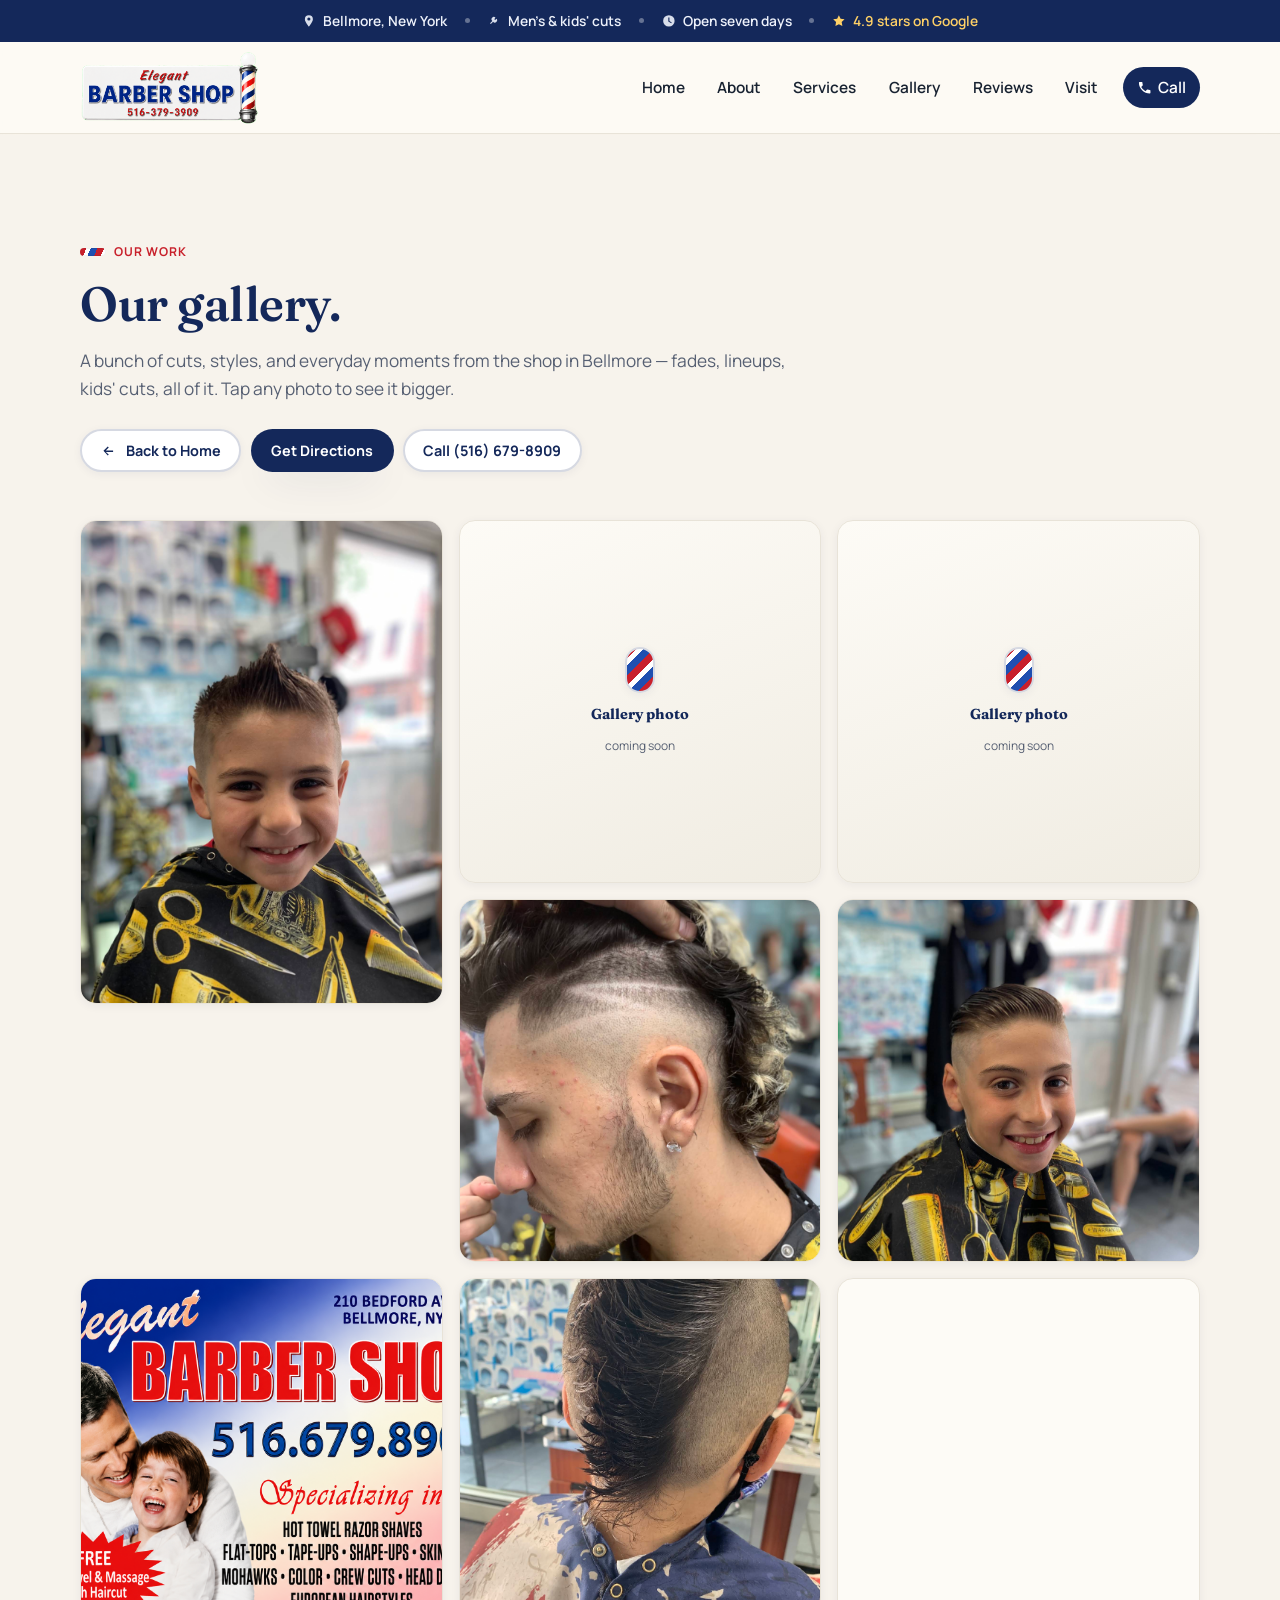
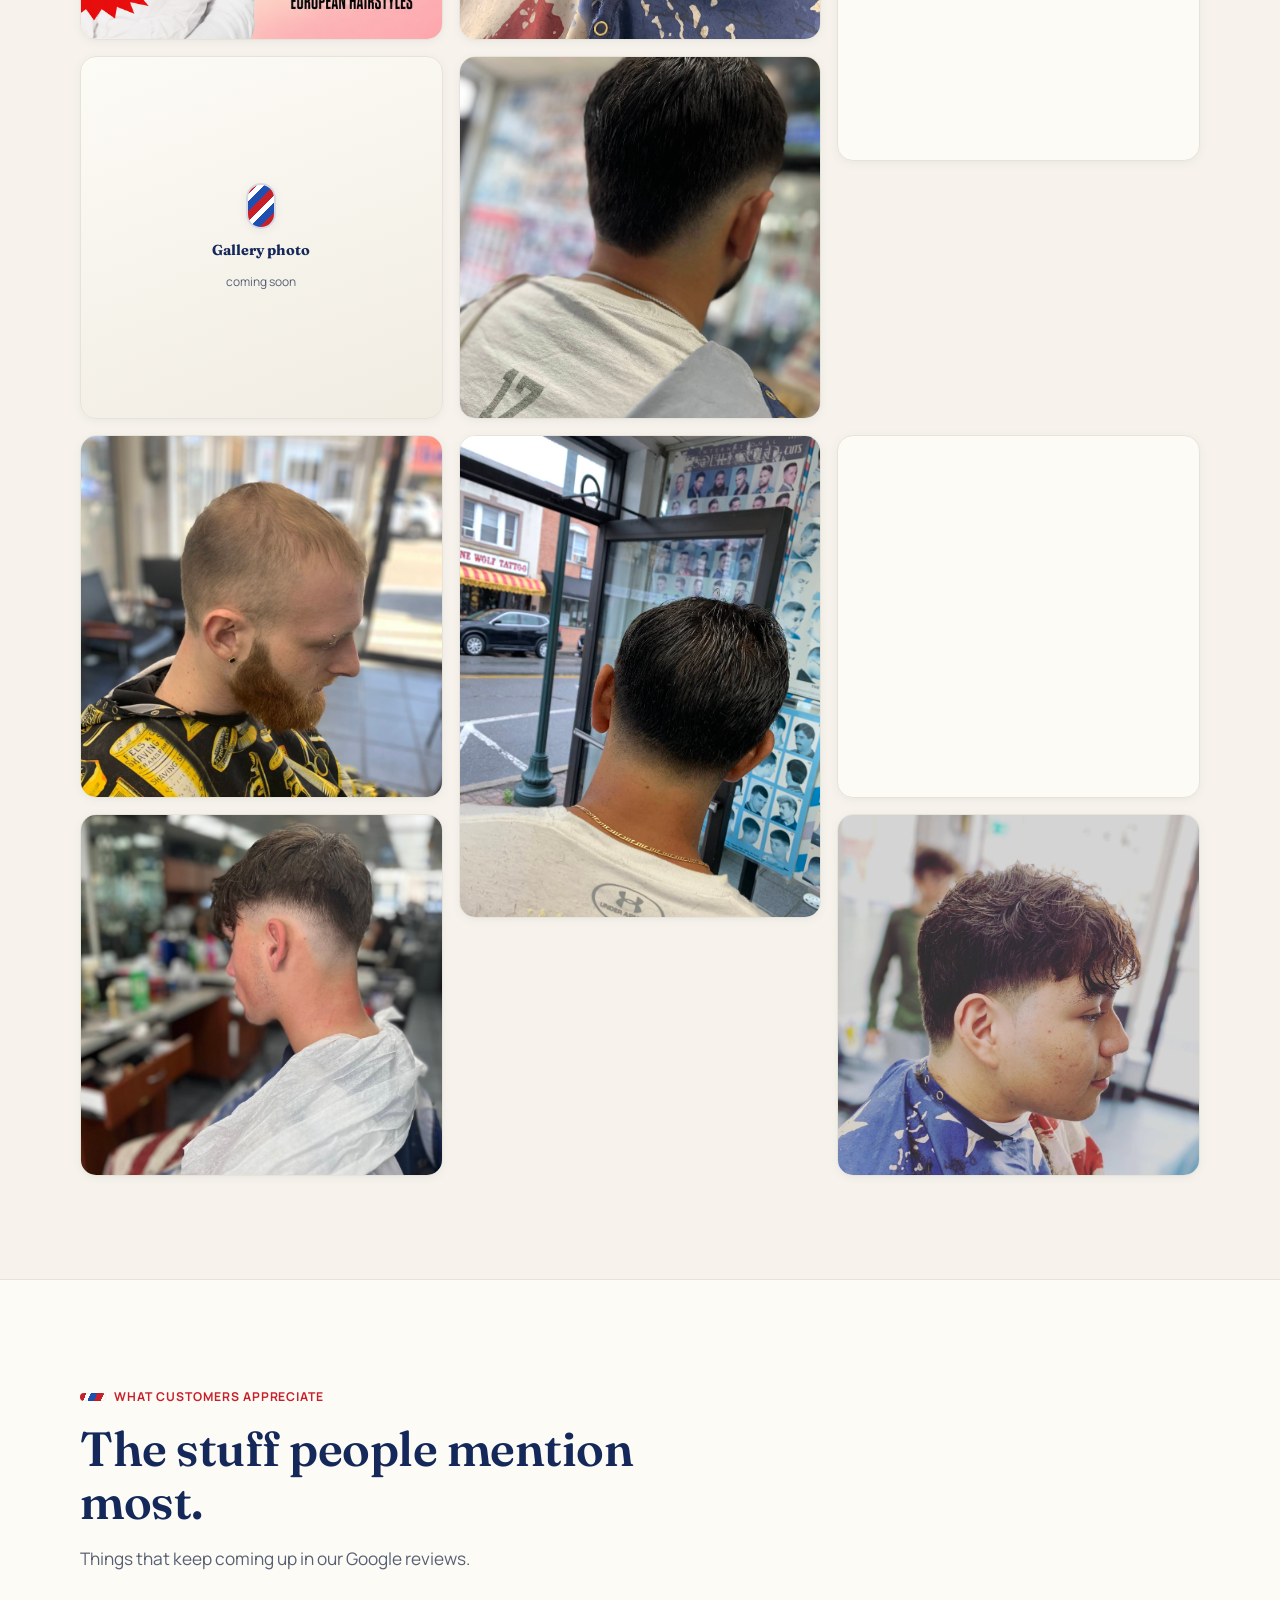
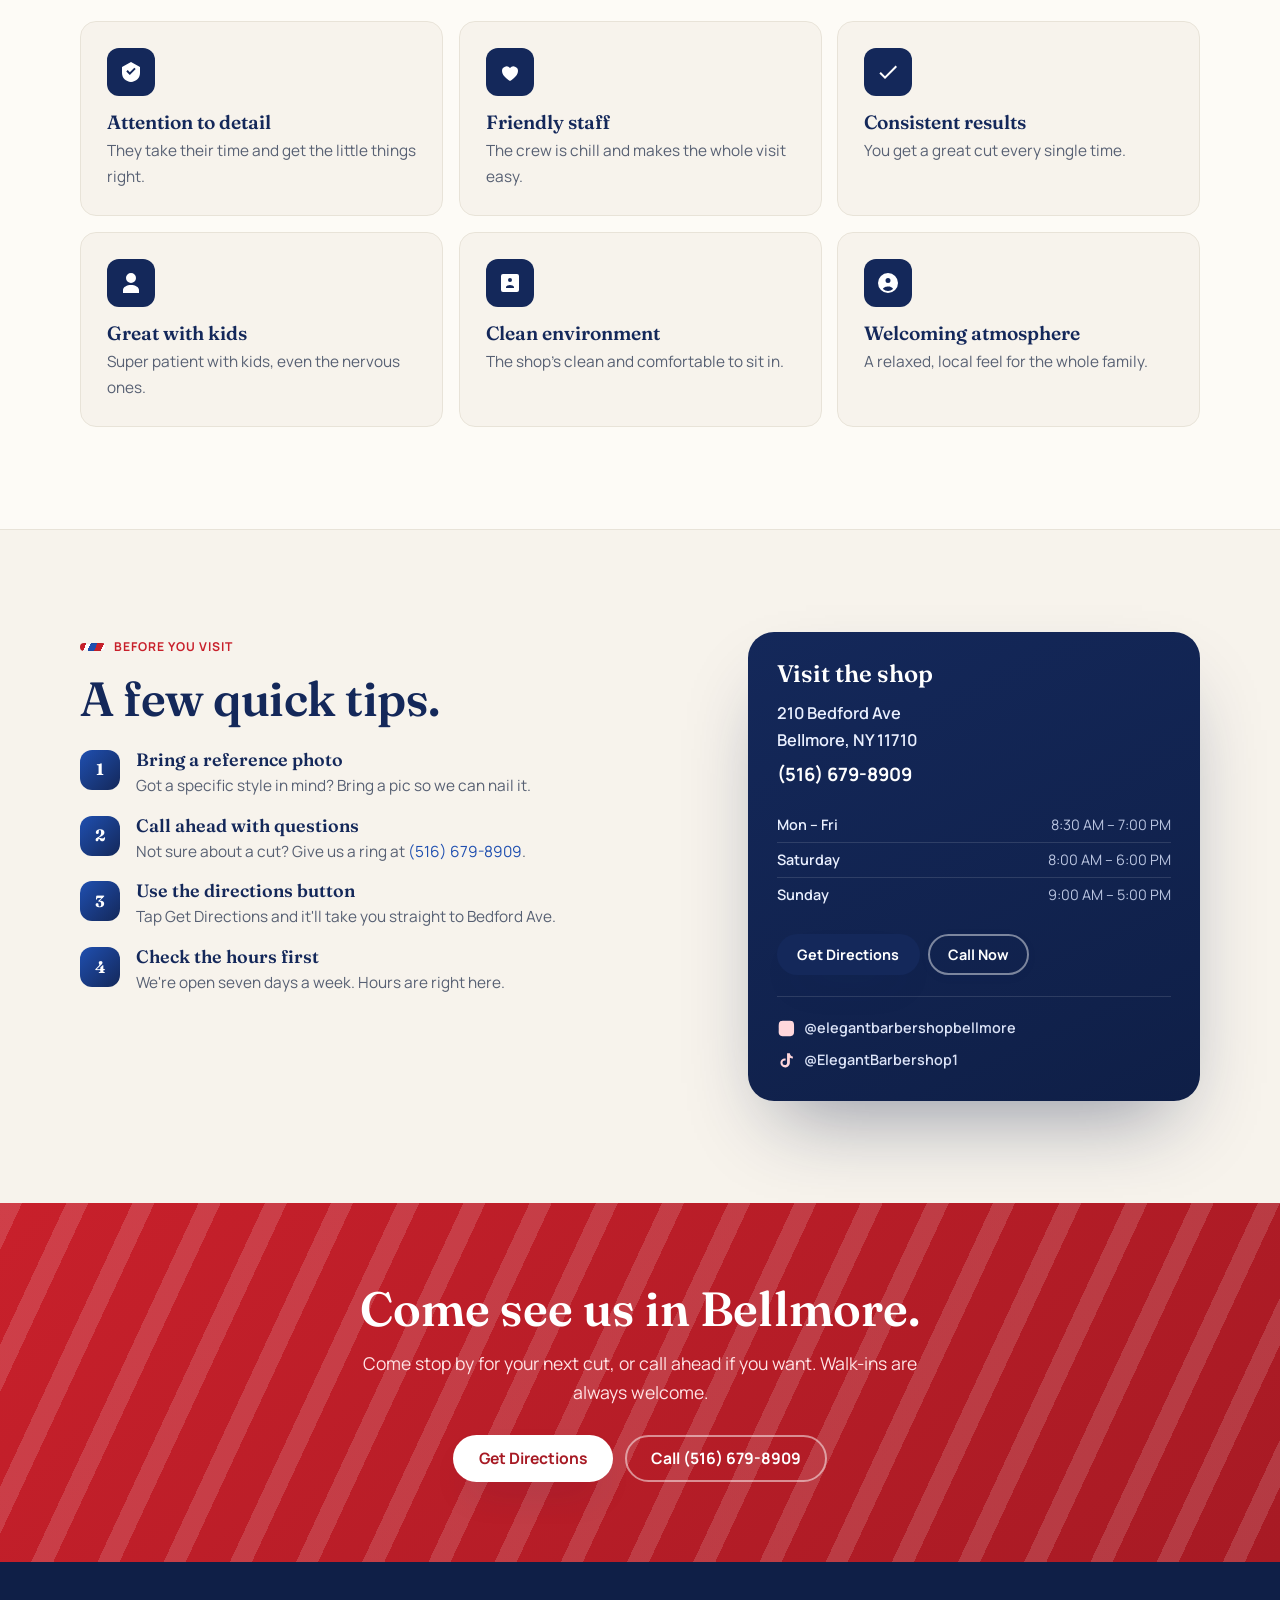
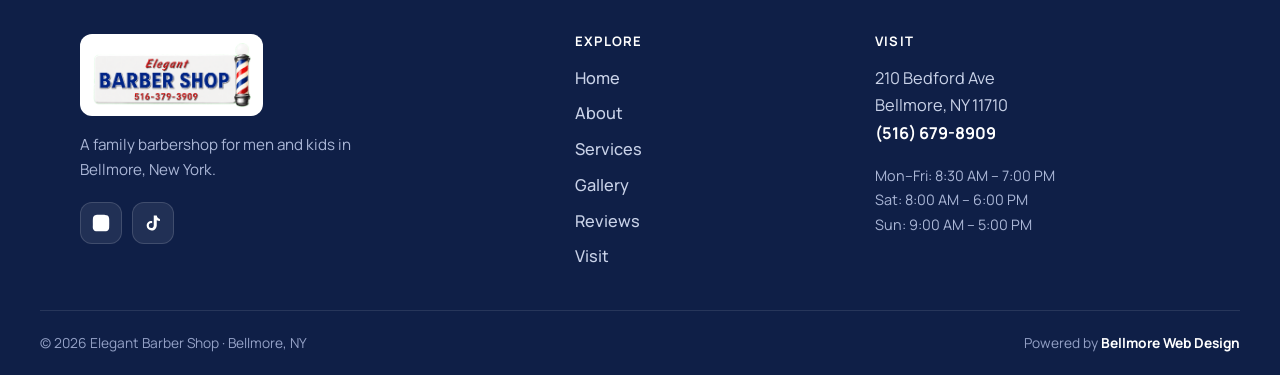
==== commit 46dedf61: "Rework copy to sound more casual; fix mobile hero and photo stacking - Rewrite site copy across both" ====
--- a/gallery.html
+++ b/gallery.html
@@ -110,8 +110,8 @@
       <div class="wrap">
         <div class="gallery-intro__inner reveal">
           <span class="eyebrow"><span class="eyebrow__dot" aria-hidden="true"></span>Our work</span>
-          <h1 id="g-title" class="section__title">The Elegant Barber Shop gallery.</h1>
-          <p class="section__intro">A look at the cuts, styles and everyday moments from our shop in Bellmore — from clean fades and classic scissor cuts to sharp lineups and happy kids. Tap any photo to view it larger.</p>
+          <h1 id="g-title" class="section__title">Our gallery.</h1>
+          <p class="section__intro">A bunch of cuts, styles, and everyday moments from the shop in Bellmore — fades, lineups, kids' cuts, all of it. Tap any photo to see it bigger.</p>
           <div class="gallery-intro__actions">
             <a class="btn btn--ghost btn--sm" href="index.html">
               <svg class="ico" aria-hidden="true" viewBox="0 0 24 24"><path d="M19 11H8.4l4.3-4.3L11.3 5 5 11.3 11.3 18l1.4-1.4L8.4 13H19Z"/></svg>
@@ -137,40 +137,40 @@
       <div class="wrap">
         <div class="section__head reveal">
           <span class="eyebrow"><span class="eyebrow__dot" aria-hidden="true"></span>What customers appreciate</span>
-          <h2 id="appreciate-title" class="section__title">The things people mention most.</h2>
-          <p class="section__intro">Themes that come up again and again in our reviews on Google.</p>
+          <h2 id="appreciate-title" class="section__title">The stuff people mention most.</h2>
+          <p class="section__intro">Things that keep coming up in our Google reviews.</p>
         </div>
 
         <ul class="appreciate__grid">
           <li class="appreciate__card reveal">
             <span class="appreciate__ico" aria-hidden="true"><svg viewBox="0 0 24 24"><path d="M12 2 3 7v6c0 5 3.8 8.4 9 9 5.2-.6 9-4 9-9V7Zm-1.2 13-3.5-3.5 1.4-1.4 2.1 2.1 4.5-4.5 1.4 1.4Z"/></svg></span>
             <h3>Attention to detail</h3>
-            <p>Careful, precise work from the lineup to the finish.</p>
+            <p>They take their time and get the little things right.</p>
           </li>
           <li class="appreciate__card reveal">
             <span class="appreciate__ico" aria-hidden="true"><svg viewBox="0 0 24 24"><path d="M12 21s-8-4.5-8-10a4.5 4.5 0 0 1 8-2.9A4.5 4.5 0 0 1 20 11c0 5.5-8 10-8 10Z"/></svg></span>
             <h3>Friendly staff</h3>
-            <p>A welcoming crew that makes the visit easy and fun.</p>
+            <p>The crew is chill and makes the whole visit easy.</p>
           </li>
           <li class="appreciate__card reveal">
             <span class="appreciate__ico" aria-hidden="true"><svg viewBox="0 0 24 24"><path d="M9 16.2 4.8 12l-1.4 1.4L9 19 21 7l-1.4-1.4Z"/></svg></span>
             <h3>Consistent results</h3>
-            <p>A great cut you can count on, visit after visit.</p>
+            <p>You get a great cut every single time.</p>
           </li>
           <li class="appreciate__card reveal">
             <span class="appreciate__ico" aria-hidden="true"><svg viewBox="0 0 24 24"><path d="M12 2a5 5 0 1 0 5 5 5 5 0 0 0-5-5Zm0 12c-4 0-8 2-8 5v3h16v-3c0-3-4-5-8-5Z"/></svg></span>
             <h3>Great with kids</h3>
-            <p>Patient with younger customers, even nervous first-timers.</p>
+            <p>Super patient with kids, even the nervous ones.</p>
           </li>
           <li class="appreciate__card reveal">
             <span class="appreciate__ico" aria-hidden="true"><svg viewBox="0 0 24 24"><path d="M19 3H5a2 2 0 0 0-2 2v14a2 2 0 0 0 2 2h14a2 2 0 0 0 2-2V5a2 2 0 0 0-2-2Zm-7 4a2 2 0 1 1-2 2 2 2 0 0 1 2-2Zm4 10H8v-1c0-1.3 2.7-2 4-2s4 .7 4 2Z"/></svg></span>
             <h3>Clean environment</h3>
-            <p>A tidy, well-kept shop that's comfortable to sit in.</p>
+            <p>The shop's clean and comfortable to sit in.</p>
           </li>
           <li class="appreciate__card reveal">
             <span class="appreciate__ico" aria-hidden="true"><svg viewBox="0 0 24 24"><path d="M12 2a10 10 0 1 0 10 10A10 10 0 0 0 12 2Zm0 5a2.5 2.5 0 1 1 0 5 2.5 2.5 0 0 1 0-5Zm0 13a7.2 7.2 0 0 1-5-2c.1-1.7 3.3-2.6 5-2.6s4.9.9 5 2.6a7.2 7.2 0 0 1-5 2Z"/></svg></span>
             <h3>Welcoming atmosphere</h3>
-            <p>A relaxed, neighborhood feel for the whole family.</p>
+            <p>A relaxed, local feel for the whole family.</p>
           </li>
         </ul>
       </div>
@@ -185,19 +185,19 @@
           <ul class="before__list">
             <li>
               <span class="before__num">1</span>
-              <div><h3>Bring a reference photo</h3><p>If you have a specific style in mind, a picture helps us get it just right.</p></div>
+              <div><h3>Bring a reference photo</h3><p>Got a specific style in mind? Bring a pic so we can nail it.</p></div>
             </li>
             <li>
               <span class="before__num">2</span>
-              <div><h3>Call ahead with questions</h3><p>Not sure about a cut or service? Give us a ring at <a href="tel:+15166798909">(516)&nbsp;679-8909</a>.</p></div>
+              <div><h3>Call ahead with questions</h3><p>Not sure about a cut? Give us a ring at <a href="tel:+15166798909">(516)&nbsp;679-8909</a>.</p></div>
             </li>
             <li>
               <span class="before__num">3</span>
-              <div><h3>Use the directions button</h3><p>Tap Get Directions and it will guide you straight to Bedford Ave.</p></div>
+              <div><h3>Use the directions button</h3><p>Tap Get Directions and it'll take you straight to Bedford Ave.</p></div>
             </li>
             <li>
               <span class="before__num">4</span>
-              <div><h3>Check the hours first</h3><p>We're open seven days a week — the current hours are listed here.</p></div>
+              <div><h3>Check the hours first</h3><p>We're open seven days a week. Hours are right here.</p></div>
             </li>
           </ul>
         </div>
@@ -239,7 +239,7 @@
       <span class="cta__pole" aria-hidden="true"></span>
       <div class="wrap cta__inner reveal">
         <h2 id="g-cta-title" class="cta__title">Come see us in Bellmore.</h2>
-        <p class="cta__text">Stop by for your next cut, or call ahead with any questions. Walk-ins are always welcome.</p>
+        <p class="cta__text">Come stop by for your next cut, or call ahead if you want. Walk-ins are always welcome.</p>
         <div class="cta__actions">
           <a class="btn btn--primary" href="https://www.google.com/maps/dir/?api=1&amp;destination=210+Bedford+Ave%2C+Bellmore%2C+NY+11710" target="_blank" rel="noopener noreferrer">Get Directions</a>
           <a class="btn btn--ghost btn--on-dark" href="tel:+15166798909">Call (516) 679-8909</a>
@@ -253,7 +253,7 @@
     <div class="wrap footer__grid">
       <div class="footer__brand">
         <img src="Elegant_logo.png" alt="Elegant Barber Shop logo" class="footer__logo" width="200" height="64" loading="lazy" />
-        <p class="footer__tag">A friendly neighborhood barbershop for men and kids in Bellmore, New York.</p>
+        <p class="footer__tag">A family barbershop for men and kids in Bellmore, New York.</p>
         <div class="footer__social">
           <a href="https://www.instagram.com/elegantbarbershopbellmore/" target="_blank" rel="noopener noreferrer" aria-label="Instagram">
             <svg class="ico" aria-hidden="true" viewBox="0 0 24 24"><path d="M12 2.2c3.2 0 3.6 0 4.9.07 1.2.06 1.8.25 2.2.42.6.22 1 .48 1.4.9.43.42.7.82.9 1.4.18.42.37 1.05.43 2.25.06 1.28.07 1.66.07 4.88s0 3.6-.07 4.88c-.06 1.2-.25 1.83-.42 2.25-.22.56-.48.97-.9 1.4-.42.42-.83.68-1.4.9-.42.17-1.05.36-2.25.42-1.28.06-1.66.07-4.88.07s-3.6 0-4.88-.07c-1.2-.06-1.83-.25-2.25-.42a3.9 3.9 0 0 1-1.4-.9 3.9 3.9 0 0 1-.9-1.4c-.17-.42-.36-1.05-.42-2.25C2.21 15.6 2.2 15.22 2.2 12s0-3.6.07-4.88c.06-1.2.25-1.83.42-2.25.22-.57.48-.98.9-1.4.42-.42.83-.68 1.4-.9.42-.17 1.05-.36 2.25-.42C8.4 2.21 8.78 2.2 12 2.2Zm0 4.86A4.94 4.94 0 1 1 12 17a4.94 4.94 0 0 1 0-9.94Zm0 1.8a3.14 3.14 0 1 0 0 6.28 3.14 3.14 0 0 0 0-6.28Zm5.13-2.02a1.15 1.15 0 1 1 0 2.3 1.15 1.15 0 0 1 0-2.3Z"/></svg>
--- a/styles.css
+++ b/styles.css
@@ -118,6 +118,10 @@
 .section__head { max-width: 640px; margin-bottom: 3rem; }
 .section__intro { color: var(--slate); font-size: 1.08rem; margin: 0; }
 .section__cta { text-align: center; margin-top: 3rem; }
+.offer-note { display: inline-flex; align-items: center; gap: 0.5rem; margin: 1.1rem 0 0;
+  background: var(--navy); color: #fff; font-weight: 700; font-size: 0.95rem;
+  padding: 0.5rem 1rem; border-radius: 999px; box-shadow: var(--shadow-sm); }
+.offer-note .ico { fill: #ffd166; }
 
 /* ---------- Info bar ---------- */
 .infobar { background: var(--navy); color: #eef2fb; font-size: 0.86rem; }
@@ -140,7 +144,7 @@
 }
 .header__inner { display: flex; align-items: center; justify-content: space-between; gap: 1rem; padding-block: 0.55rem; }
 .brand { display: inline-flex; align-items: center; }
-.brand__logo { height: 52px; width: auto; }
+.brand__logo { height: 74px; width: auto; }
 
 .nav { display: flex; align-items: center; }
 .nav__menu { list-style: none; display: flex; align-items: center; gap: 0.35rem; margin: 0; padding: 0; }
@@ -196,6 +200,10 @@
 .stars svg { width: 18px; height: 18px; fill: var(--gold); }
 .stars--sm svg { width: 15px; height: 15px; }
 
+/* Logo shown at the top of the hero on mobile (hidden on desktop, where
+   the logo card in the media collage handles it). */
+.hero__mark { display: none; }
+
 /* Hero media collage */
 .hero__media { position: relative; }
 .hero__logocard {
@@ -203,7 +211,7 @@
   padding: 1.1rem 1.3rem; box-shadow: var(--shadow-md); border: 1px solid var(--line);
   width: fit-content; margin-bottom: -1.4rem; margin-left: auto; margin-right: 1.5rem;
 }
-.hero__logocard img { height: 58px; width: auto; }
+.hero__logocard img { height: 92px; width: auto; }
 .hero__photo {
   margin: 0; position: relative; z-index: 1; border-radius: var(--radius-lg);
   overflow: hidden; box-shadow: var(--shadow-lg); border: 6px solid #fff;
@@ -268,6 +276,9 @@
 .family__point p { color: #b9c4e0; margin: 0; font-size: 0.95rem; }
 .family__media { margin: 0; border-radius: var(--radius-lg); overflow: hidden; border: 6px solid rgba(255,255,255,0.12); box-shadow: var(--shadow-lg); aspect-ratio: 5/6; }
 .family__media img { width: 100%; height: 100%; object-fit: cover; }
+/* Poster artwork (e.g. the kids-haircuts poster) shows in full, not cropped. */
+.family__media--poster { background: #fff; display: grid; place-items: center; }
+.family__media--poster img { object-fit: contain; }
 
 /* ---------- Gallery ---------- */
 .gallery-grid { display: grid; gap: 1rem; }
@@ -387,7 +398,7 @@
 /* ---------- Footer ---------- */
 .site-footer { background: var(--navy-800); color: #c9d2e8; padding-top: clamp(3rem, 6vw, 4.5rem); }
 .footer__grid { display: grid; grid-template-columns: 1.4fr 0.8fr 1fr; gap: 2.5rem; padding-bottom: 2.5rem; }
-.footer__logo { height: 58px; width: auto; background: #fff; border-radius: 12px; padding: 8px 12px; }
+.footer__logo { height: 82px; width: auto; background: #fff; border-radius: 12px; padding: 8px 12px; }
 .footer__tag { margin: 1rem 0 1.2rem; max-width: 34ch; color: #aab6d6; font-size: 0.95rem; }
 .footer__social { display: flex; gap: 0.6rem; }
 .footer__social a { width: 42px; height: 42px; border-radius: 12px; display: grid; place-items: center;
@@ -484,12 +495,21 @@
    Responsive
    =================================================================== */
 @media (max-width: 1024px) {
+  /* Centered, logo-first hero on tablet/phone */
   .hero__grid { grid-template-columns: 1fr; }
-  .hero__media { max-width: 460px; margin-inline: auto; }
+  .hero__content { text-align: center; }
+  .hero__mark { display: block; height: 88px; width: auto; margin: 0 auto 1.25rem; }
+  .hero__lead { margin-left: auto; margin-right: auto; }
+  .hero__actions { justify-content: center; }
+  .hero__logocard { display: none; }
+  .hero__media { max-width: 420px; margin-inline: auto; }
+
+  /* Text before photo so the hero photo and About photo aren't back-to-back */
   .about__grid { grid-template-columns: 1fr; }
-  .about__media { max-width: 460px; }
+  .about__content { order: 1; }
+  .about__media { order: 2; max-width: 460px; margin-inline: auto; }
   .family__grid { grid-template-columns: 1fr; }
-  .family__media { max-width: 460px; }
+  .family__media { max-width: 460px; margin-inline: auto; }
   .visit__grid { grid-template-columns: 1fr; }
   .visit__map { position: static; }
   .reviews__rail { grid-template-columns: repeat(2, 1fr); }
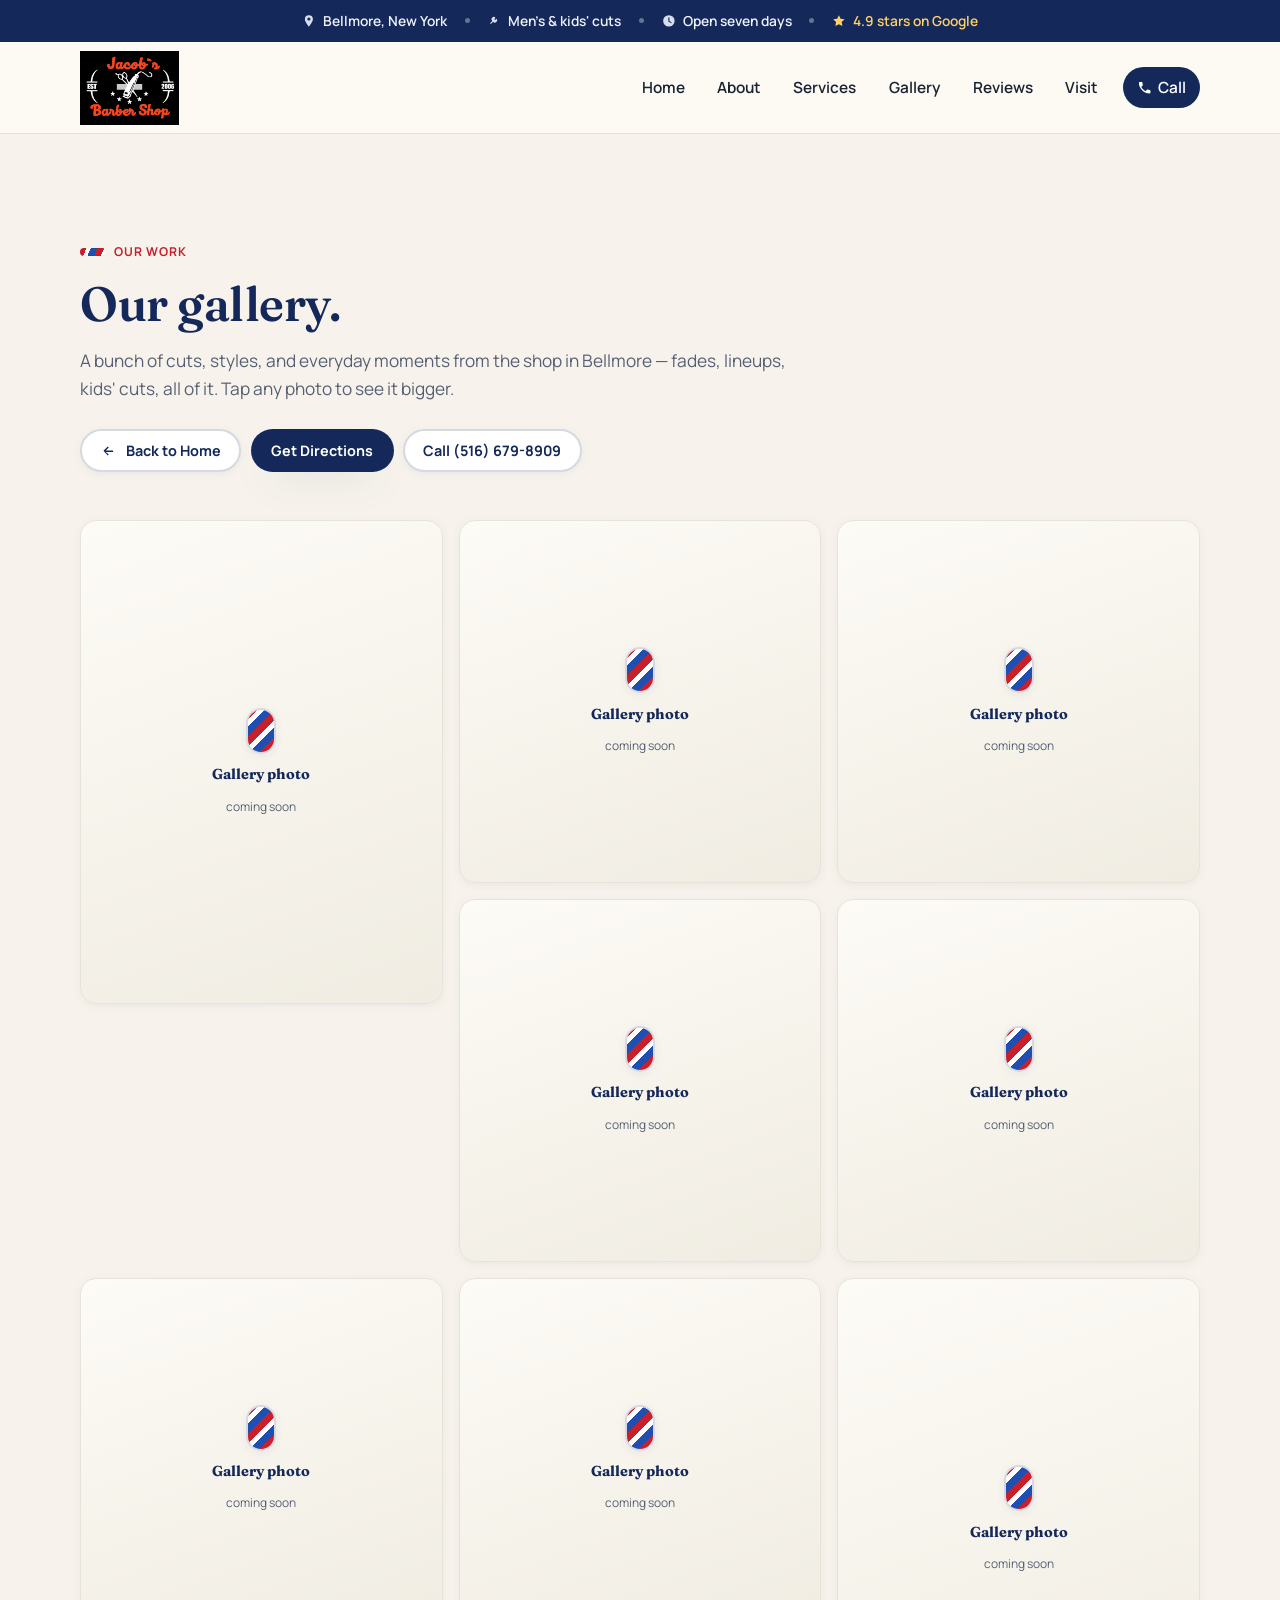
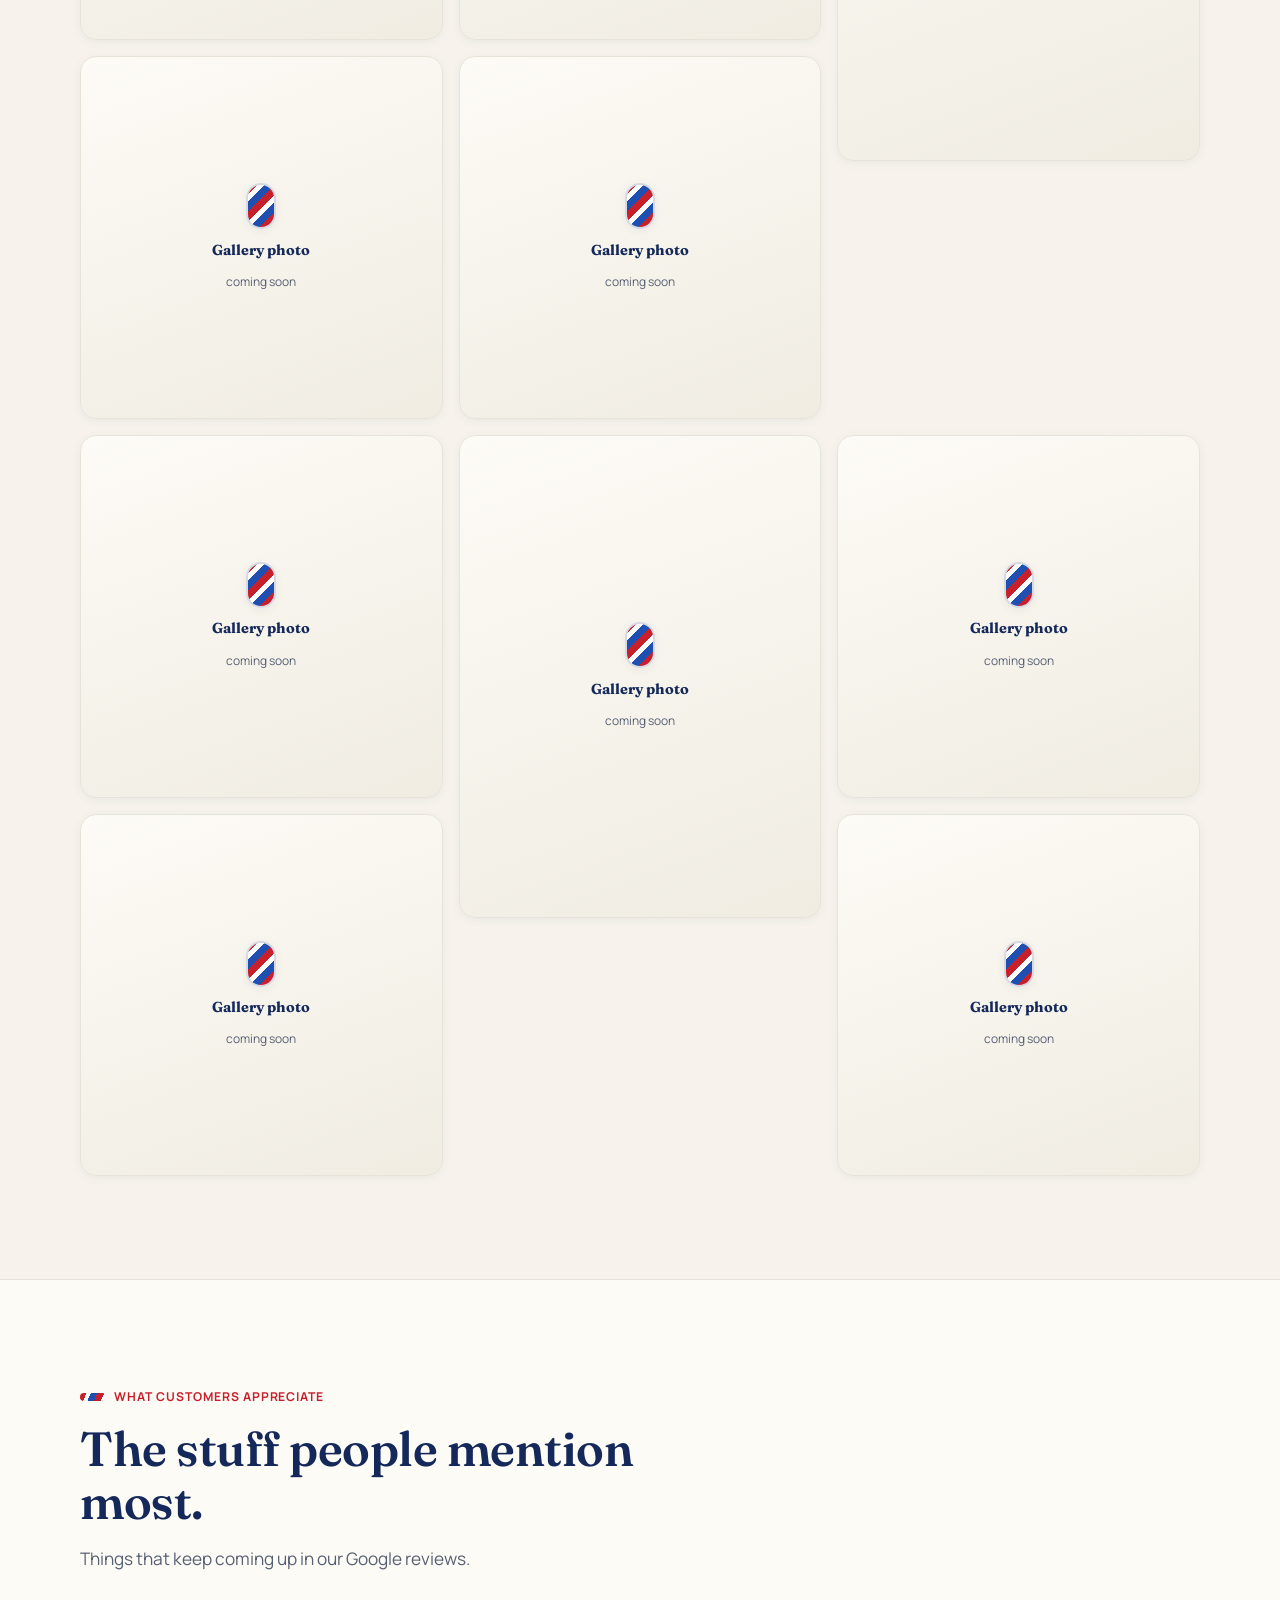
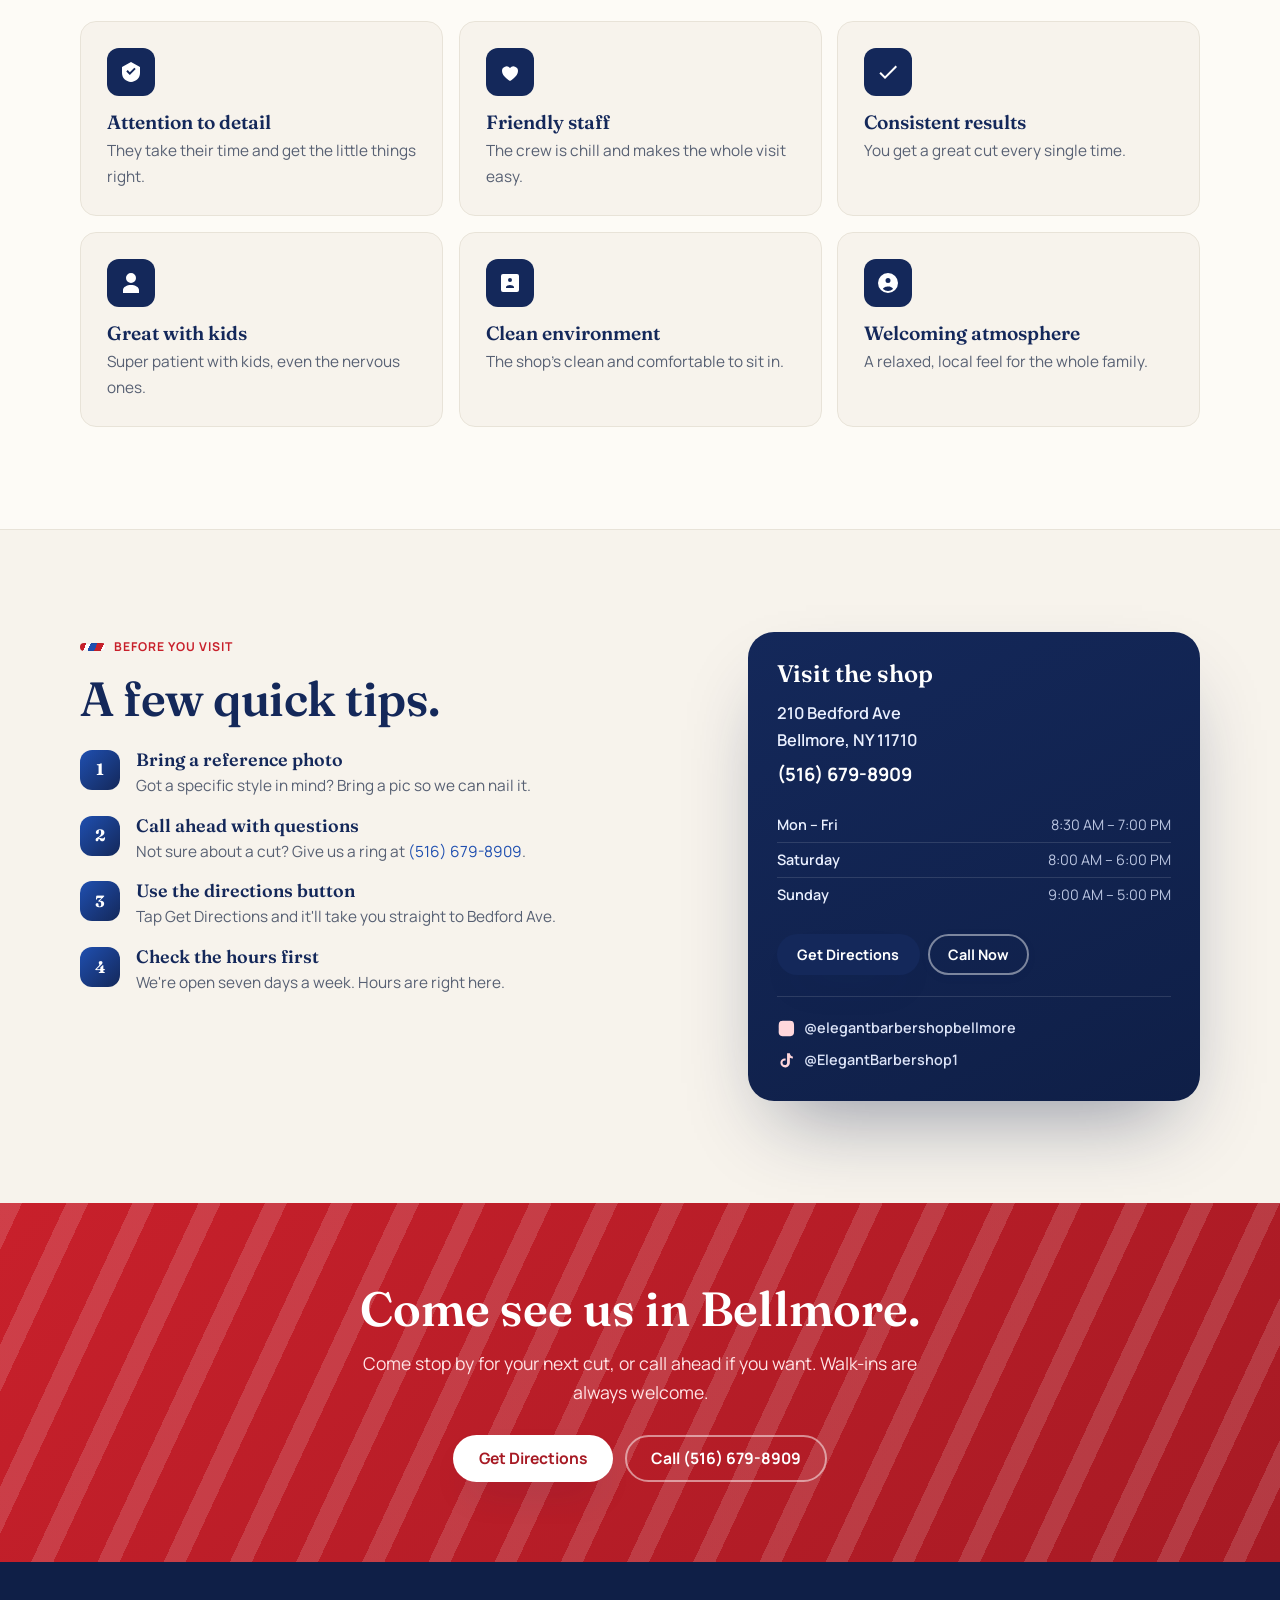
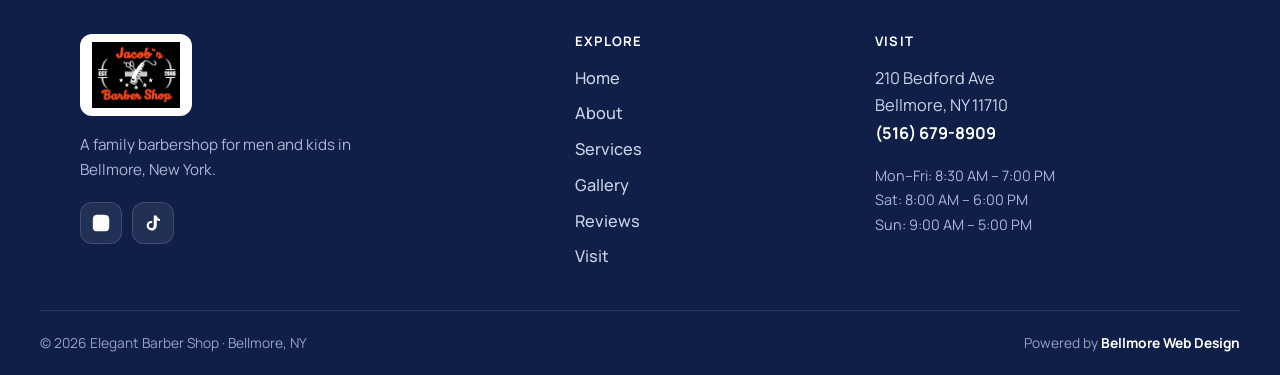
==== commit cf73871a: "Update barbershop color palette" ====
--- a/gallery.html
+++ b/gallery.html
@@ -3,7 +3,7 @@
 <head>
   <meta charset="UTF-8" />
   <meta name="viewport" content="width=device-width, initial-scale=1.0" />
-  <meta name="theme-color" content="#14285a" />
+  <meta name="theme-color" content="#080808" />
 
   <title>Haircut Gallery | Elegant Barber Shop in Bellmore, NY</title>
   <meta name="description" content="Browse the Elegant Barber Shop gallery — examples of men's cuts, kids' haircuts, fades, designs and moments from our Bellmore, NY shop. Walk-ins welcome on Bedford Ave." />
--- a/styles.css
+++ b/styles.css
@@ -200,18 +200,11 @@
 .stars svg { width: 18px; height: 18px; fill: var(--gold); }
 .stars--sm svg { width: 15px; height: 15px; }
 
-/* Logo shown at the top of the hero on mobile (hidden on desktop, where
-   the logo card in the media collage handles it). */
-.hero__mark { display: none; }
+/* Transparent logo lockup sitting above the hero text (all viewports). */
+.hero__mark { display: block; height: 108px; width: auto; margin: 0 0 1.5rem; }
 
 /* Hero media collage */
 .hero__media { position: relative; }
-.hero__logocard {
-  position: relative; z-index: 2; background: #fff; border-radius: var(--radius);
-  padding: 1.1rem 1.3rem; box-shadow: var(--shadow-md); border: 1px solid var(--line);
-  width: fit-content; margin-bottom: -1.4rem; margin-left: auto; margin-right: 1.5rem;
-}
-.hero__logocard img { height: 92px; width: auto; }
 .hero__photo {
   margin: 0; position: relative; z-index: 1; border-radius: var(--radius-lg);
   overflow: hidden; box-shadow: var(--shadow-lg); border: 6px solid #fff;
@@ -498,10 +491,9 @@
   /* Centered, logo-first hero on tablet/phone */
   .hero__grid { grid-template-columns: 1fr; }
   .hero__content { text-align: center; }
-  .hero__mark { display: block; height: 88px; width: auto; margin: 0 auto 1.25rem; }
+  .hero__mark { height: 92px; margin: 0 auto 1.25rem; }
   .hero__lead { margin-left: auto; margin-right: auto; }
   .hero__actions { justify-content: center; }
-  .hero__logocard { display: none; }
   .hero__media { max-width: 420px; margin-inline: auto; }
 
   /* Text before photo so the hero photo and About photo aren't back-to-back */
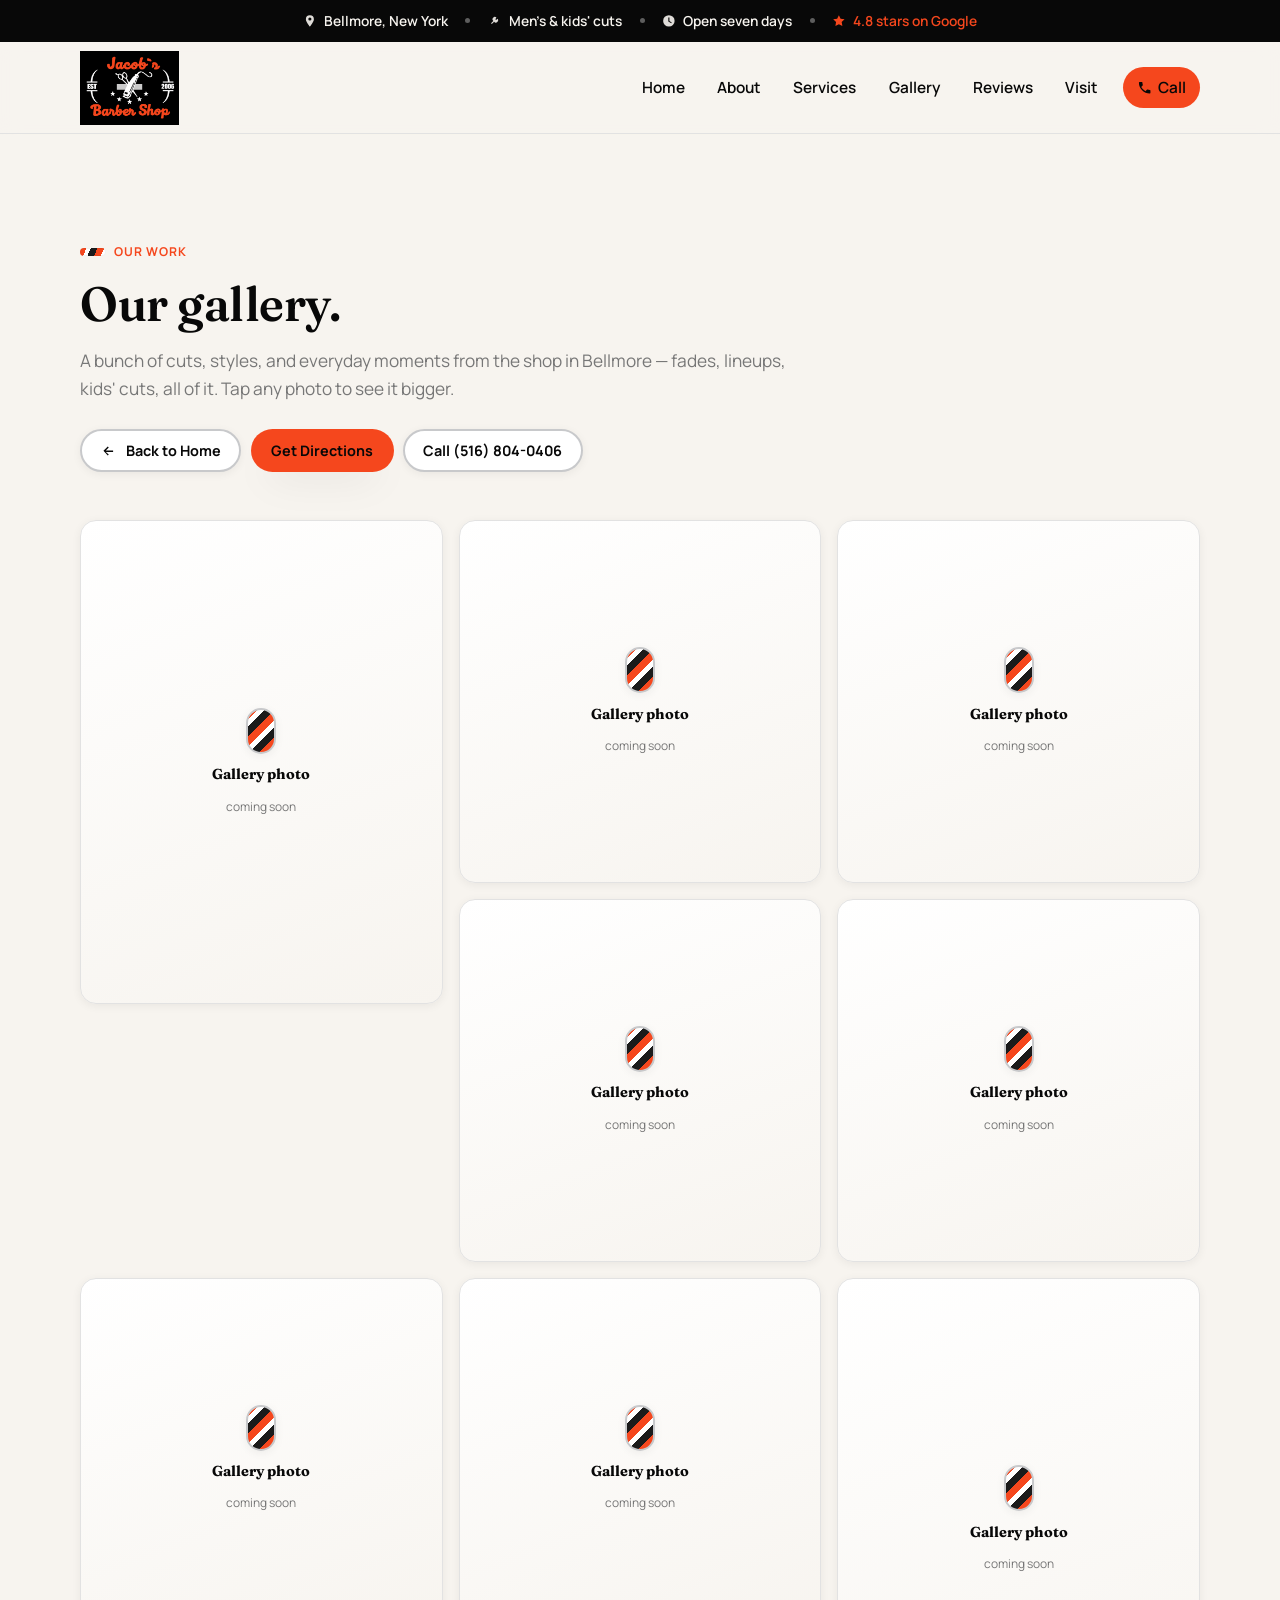
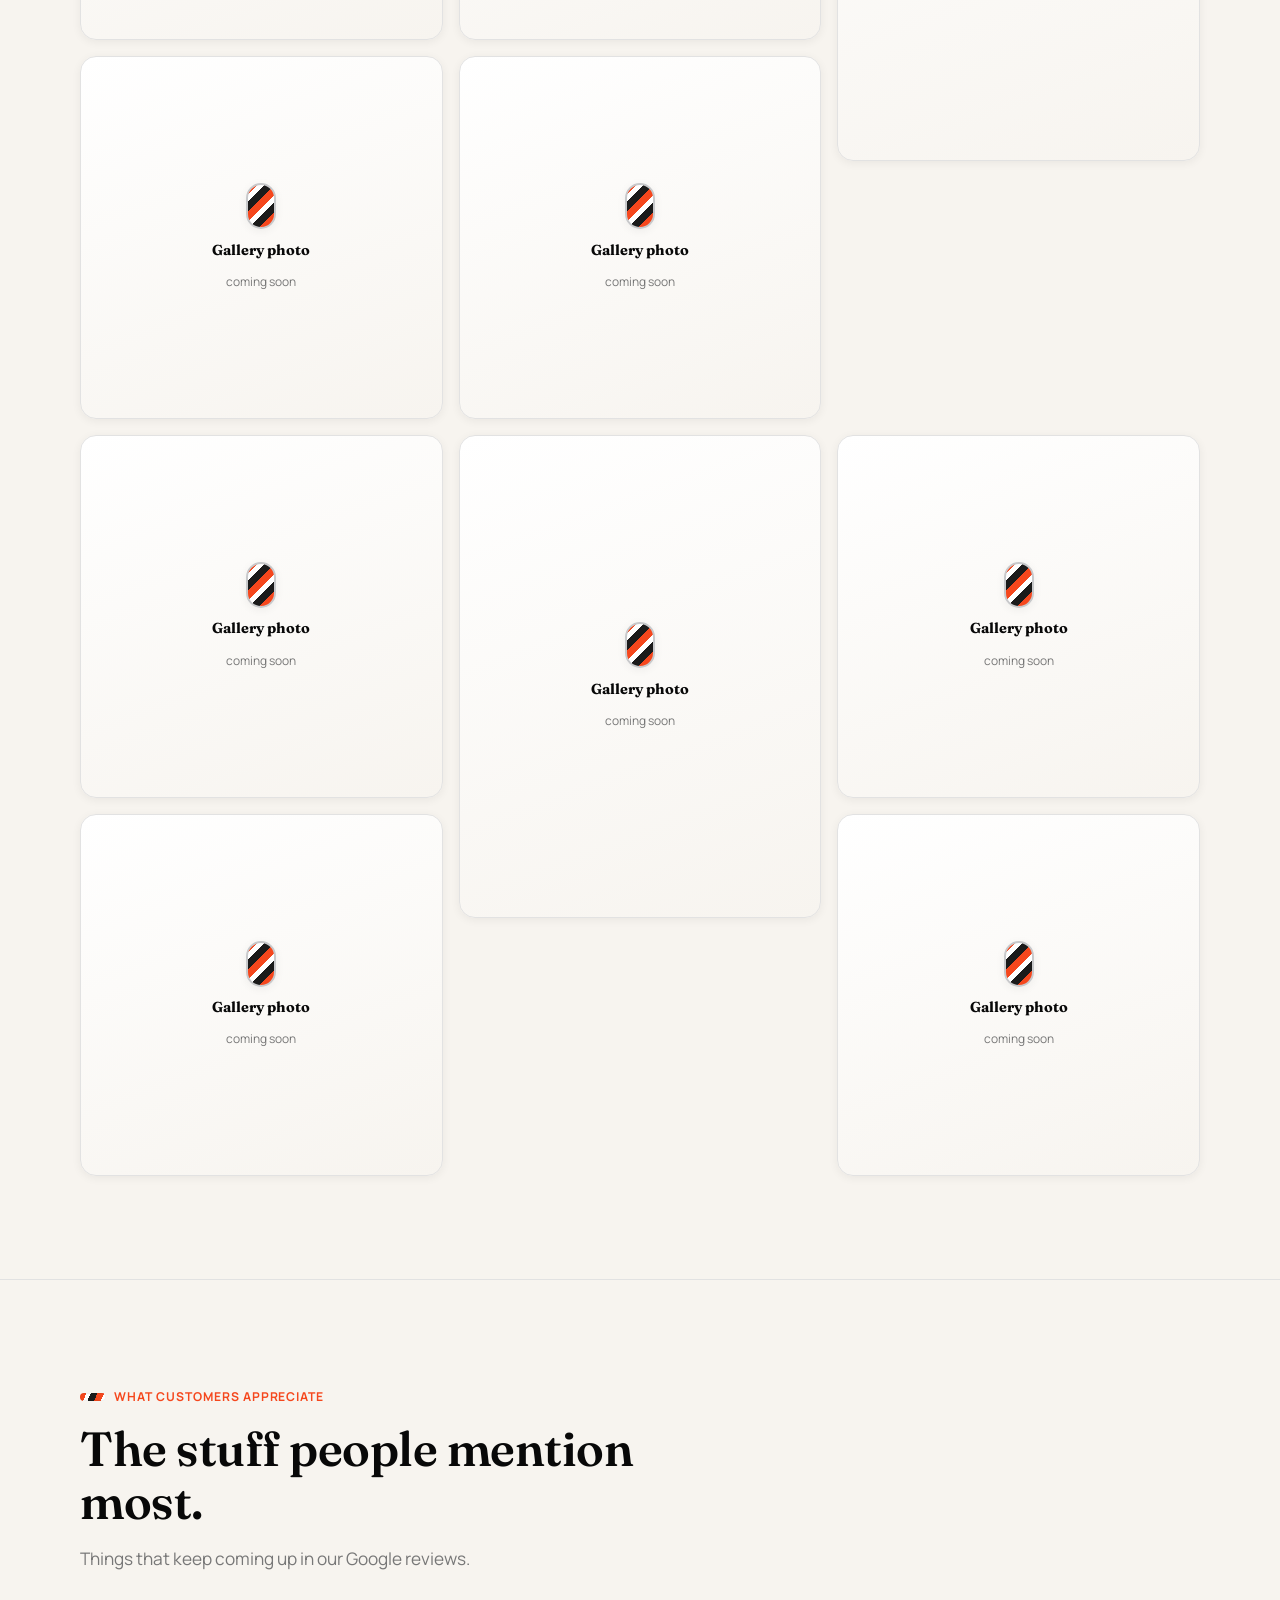
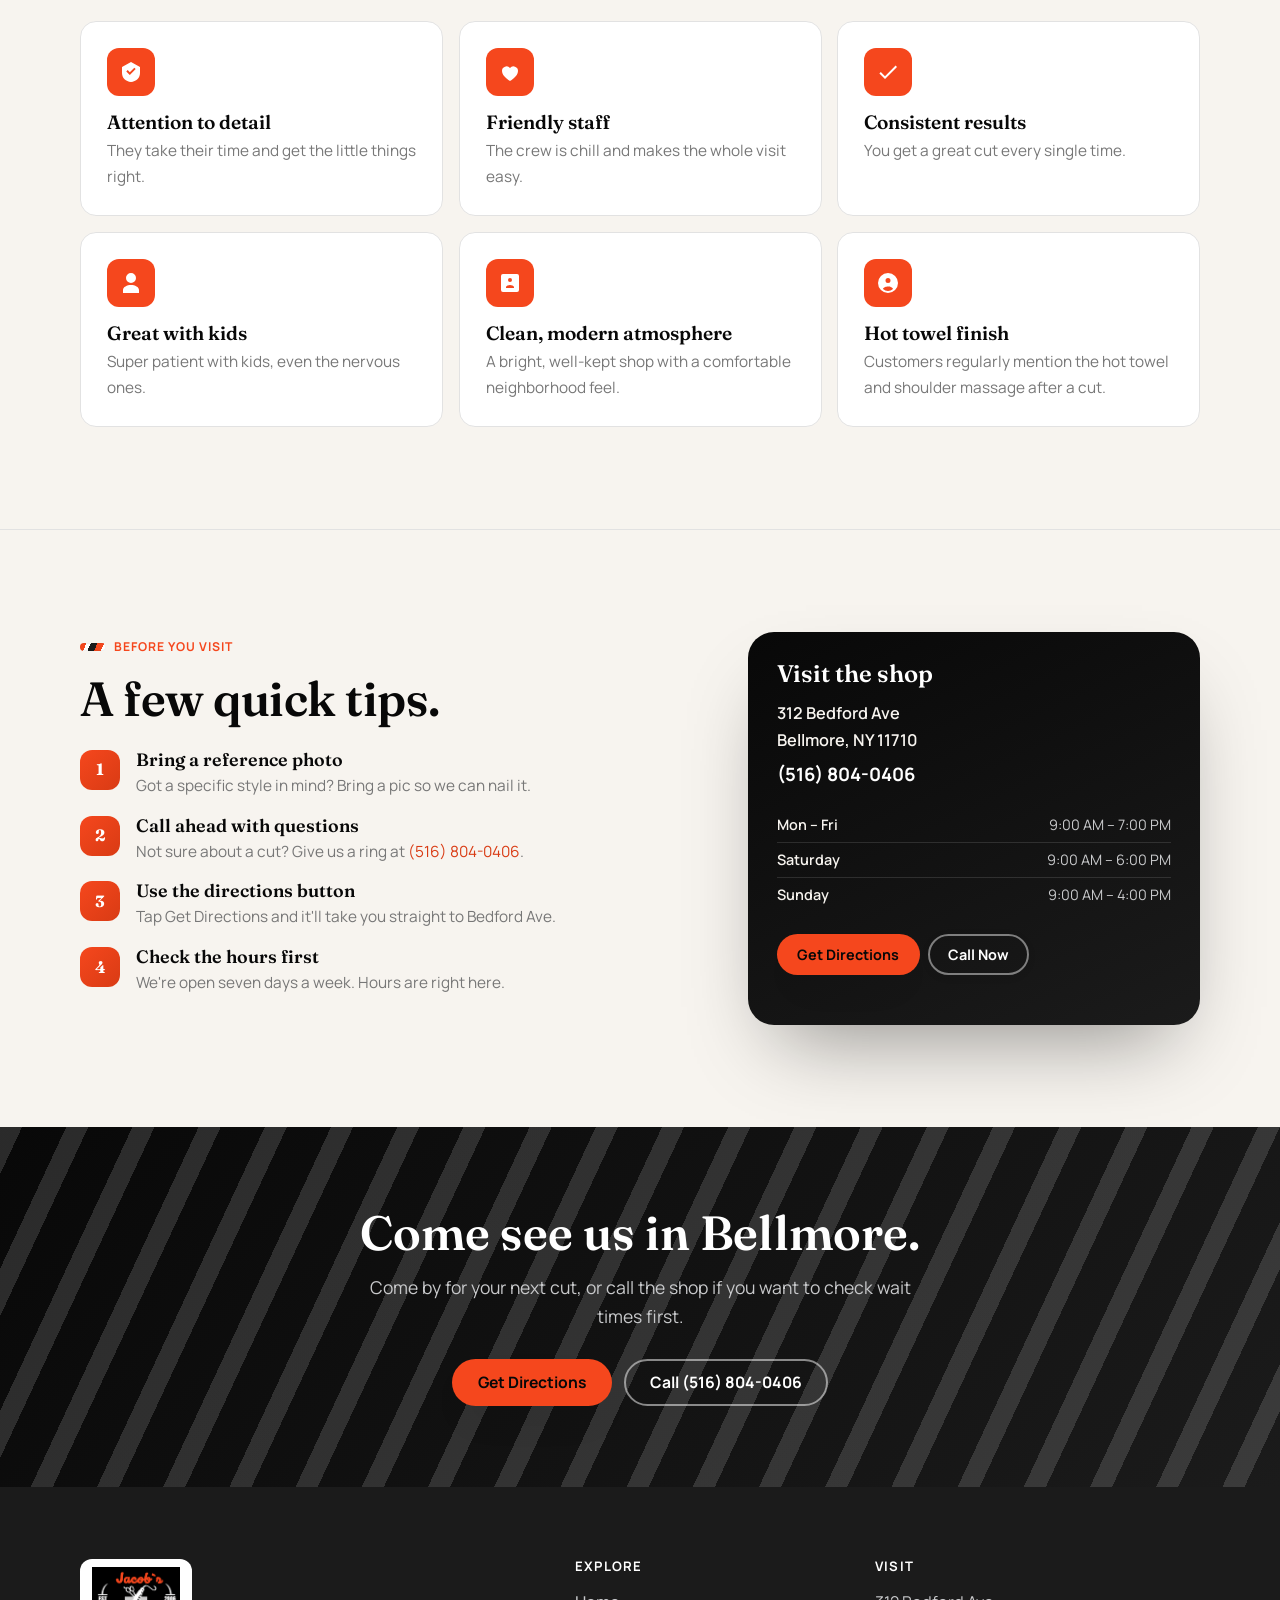
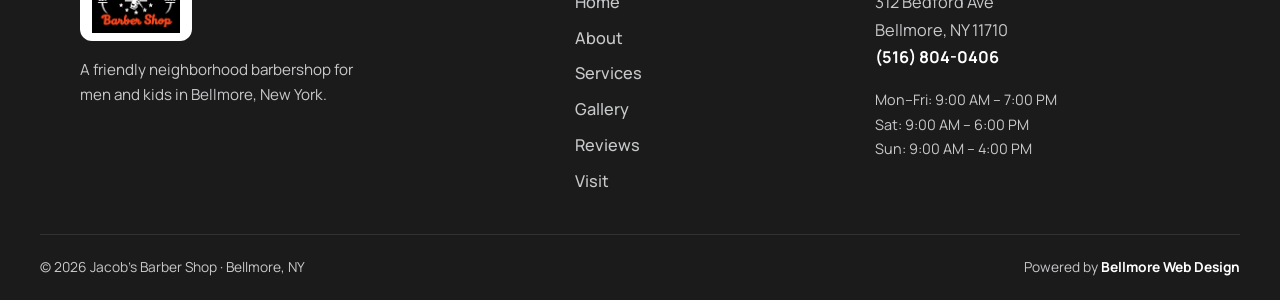
==== commit 7fa155ce: "Update Jacob's shop content" ====
--- a/gallery.html
+++ b/gallery.html
@@ -5,19 +5,19 @@
   <meta name="viewport" content="width=device-width, initial-scale=1.0" />
   <meta name="theme-color" content="#080808" />
 
-  <title>Haircut Gallery | Elegant Barber Shop in Bellmore, NY</title>
-  <meta name="description" content="Browse the Elegant Barber Shop gallery — examples of men's cuts, kids' haircuts, fades, designs and moments from our Bellmore, NY shop. Walk-ins welcome on Bedford Ave." />
+  <title>Haircut Gallery | Jacob's Barber Shop in Bellmore, NY</title>
+  <meta name="description" content="Browse the Jacob's Barber Shop gallery and plan a visit for men's cuts, kids' haircuts, fades and shaves at 312 Bedford Ave in Bellmore, NY." />
 
   <link rel="canonical" href="gallery.html" />
   <meta property="og:type" content="website" />
-  <meta property="og:site_name" content="Elegant Barber Shop" />
-  <meta property="og:title" content="Haircut Gallery | Elegant Barber Shop in Bellmore, NY" />
-  <meta property="og:description" content="Examples of cuts, styles and moments from Elegant Barber Shop in Bellmore, New York." />
+  <meta property="og:site_name" content="Jacob's Barber Shop" />
+  <meta property="og:title" content="Haircut Gallery | Jacob's Barber Shop in Bellmore, NY" />
+  <meta property="og:description" content="Cuts, styles and moments from Jacob's Barber Shop in Bellmore, New York." />
   <meta property="og:image" content="Elegant_logo.png" />
   <meta property="og:url" content="gallery.html" />
   <meta name="twitter:card" content="summary_large_image" />
-  <meta name="twitter:title" content="Haircut Gallery | Elegant Barber Shop" />
-  <meta name="twitter:description" content="Examples of cuts, styles and moments from Elegant Barber Shop in Bellmore, New York." />
+  <meta name="twitter:title" content="Haircut Gallery | Jacob's Barber Shop" />
+  <meta name="twitter:description" content="Cuts, styles and moments from Jacob's Barber Shop in Bellmore, New York." />
   <meta name="twitter:image" content="Elegant_logo.png" />
 
   <link rel="icon" type="image/png" href="favicon_elegant.png" />
@@ -34,13 +34,13 @@
   {
     "@context": "https://schema.org",
     "@type": "BarberShop",
-    "name": "Elegant Barber Shop",
+    "name": "Jacob's Barber Shop",
     "image": "Elegant_logo.png",
     "url": "gallery.html",
-    "telephone": "+15166798909",
+    "telephone": "+15168040406",
     "address": {
       "@type": "PostalAddress",
-      "streetAddress": "210 Bedford Ave",
+      "streetAddress": "312 Bedford Ave",
       "addressLocality": "Bellmore",
       "addressRegion": "NY",
       "postalCode": "11710",
@@ -48,13 +48,18 @@
     },
     "aggregateRating": {
       "@type": "AggregateRating",
-      "ratingValue": "4.9",
-      "reviewCount": "135",
+      "ratingValue": "4.8",
+      "reviewCount": "116",
       "bestRating": "5"
     },
-    "sameAs": [
-      "https://www.instagram.com/elegantbarbershopbellmore/",
-      "https://www.tiktok.com/@ElegantBarbershop1"
+    "openingHoursSpecification": [
+      { "@type": "OpeningHoursSpecification", "dayOfWeek": ["Monday","Tuesday","Wednesday","Thursday","Friday"], "opens": "09:00", "closes": "19:00" },
+      { "@type": "OpeningHoursSpecification", "dayOfWeek": "Saturday", "opens": "09:00", "closes": "18:00" },
+      { "@type": "OpeningHoursSpecification", "dayOfWeek": "Sunday", "opens": "09:00", "closes": "16:00" }
+    ],
+    "amenityFeature": [
+      { "@type": "LocationFeatureSpecification", "name": "Wheelchair accessible entrance", "value": true },
+      { "@type": "LocationFeatureSpecification", "name": "Wheelchair accessible parking lot", "value": true }
     ]
   }
   </script>
@@ -71,15 +76,15 @@
       <span class="infobar__sep" aria-hidden="true"></span>
       <span class="infobar__item"><svg class="ico" aria-hidden="true" viewBox="0 0 24 24"><path d="M12 2a10 10 0 1 0 10 10A10 10 0 0 0 12 2Zm1 10.4 4 2.3-.8 1.4L11 13V6h2Z"/></svg>Open seven days</span>
       <span class="infobar__sep" aria-hidden="true"></span>
-      <span class="infobar__item infobar__item--star"><svg class="ico" aria-hidden="true" viewBox="0 0 24 24"><path d="m12 2 3 6.3 6.9.9-5 4.8 1.2 6.9L12 17.7 5.9 20.9 7.1 14l-5-4.8 6.9-.9Z"/></svg>4.9 stars on Google</span>
+      <span class="infobar__item infobar__item--star"><svg class="ico" aria-hidden="true" viewBox="0 0 24 24"><path d="m12 2 3 6.3 6.9.9-5 4.8 1.2 6.9L12 17.7 5.9 20.9 7.1 14l-5-4.8 6.9-.9Z"/></svg>4.8 stars on Google</span>
     </div>
   </div>
 
   <!-- ================= HEADER / NAV ================= -->
   <header class="site-header" id="top">
     <div class="wrap header__inner">
-      <a class="brand" href="index.html" aria-label="Elegant Barber Shop home">
-        <img src="Elegant_logo.png" alt="Elegant Barber Shop logo" class="brand__logo" width="180" height="58" />
+      <a class="brand" href="index.html" aria-label="Jacob's Barber Shop home">
+        <img src="Elegant_logo.png" alt="Jacob's Barber Shop logo" class="brand__logo" width="180" height="58" />
       </a>
 
       <nav class="nav" aria-label="Primary">
@@ -94,7 +99,7 @@
           <li><a href="gallery.html" class="nav__link" aria-current="page">Gallery</a></li>
           <li><a href="index.html#reviews" class="nav__link">Reviews</a></li>
           <li><a href="index.html#visit" class="nav__link">Visit</a></li>
-          <li><a href="tel:+15166798909" class="nav__link nav__link--call">
+          <li><a href="tel:+15168040406" class="nav__link nav__link--call">
             <svg class="ico" aria-hidden="true" viewBox="0 0 24 24"><path d="M6.6 10.8a15.5 15.5 0 0 0 6.6 6.6l2.2-2.2a1 1 0 0 1 1-.24 11.4 11.4 0 0 0 3.6.58 1 1 0 0 1 1 1V20a1 1 0 0 1-1 1A17 17 0 0 1 3 4a1 1 0 0 1 1-1h3.5a1 1 0 0 1 1 1 11.4 11.4 0 0 0 .58 3.6 1 1 0 0 1-.24 1Z"/></svg>
             Call
           </a></li>
@@ -117,8 +122,8 @@
               <svg class="ico" aria-hidden="true" viewBox="0 0 24 24"><path d="M19 11H8.4l4.3-4.3L11.3 5 5 11.3 11.3 18l1.4-1.4L8.4 13H19Z"/></svg>
               Back to Home
             </a>
-            <a class="btn btn--primary btn--sm" href="https://www.google.com/maps/dir/?api=1&amp;destination=210+Bedford+Ave%2C+Bellmore%2C+NY+11710" target="_blank" rel="noopener noreferrer">Get Directions</a>
-            <a class="btn btn--ghost btn--sm" href="tel:+15166798909">Call (516) 679-8909</a>
+            <a class="btn btn--primary btn--sm" href="https://www.google.com/maps/dir/?api=1&amp;destination=312+Bedford+Ave%2C+Bellmore%2C+NY+11710" target="_blank" rel="noopener noreferrer">Get Directions</a>
+            <a class="btn btn--ghost btn--sm" href="tel:+15168040406">Call (516) 804-0406</a>
           </div>
         </div>
       </div>
@@ -164,13 +169,13 @@
           </li>
           <li class="appreciate__card reveal">
             <span class="appreciate__ico" aria-hidden="true"><svg viewBox="0 0 24 24"><path d="M19 3H5a2 2 0 0 0-2 2v14a2 2 0 0 0 2 2h14a2 2 0 0 0 2-2V5a2 2 0 0 0-2-2Zm-7 4a2 2 0 1 1-2 2 2 2 0 0 1 2-2Zm4 10H8v-1c0-1.3 2.7-2 4-2s4 .7 4 2Z"/></svg></span>
-            <h3>Clean environment</h3>
-            <p>The shop's clean and comfortable to sit in.</p>
+            <h3>Clean, modern atmosphere</h3>
+            <p>A bright, well-kept shop with a comfortable neighborhood feel.</p>
           </li>
           <li class="appreciate__card reveal">
             <span class="appreciate__ico" aria-hidden="true"><svg viewBox="0 0 24 24"><path d="M12 2a10 10 0 1 0 10 10A10 10 0 0 0 12 2Zm0 5a2.5 2.5 0 1 1 0 5 2.5 2.5 0 0 1 0-5Zm0 13a7.2 7.2 0 0 1-5-2c.1-1.7 3.3-2.6 5-2.6s4.9.9 5 2.6a7.2 7.2 0 0 1-5 2Z"/></svg></span>
-            <h3>Welcoming atmosphere</h3>
-            <p>A relaxed, local feel for the whole family.</p>
+            <h3>Hot towel finish</h3>
+            <p>Customers regularly mention the hot towel and shoulder massage after a cut.</p>
           </li>
         </ul>
       </div>
@@ -189,7 +194,7 @@
             </li>
             <li>
               <span class="before__num">2</span>
-              <div><h3>Call ahead with questions</h3><p>Not sure about a cut? Give us a ring at <a href="tel:+15166798909">(516)&nbsp;679-8909</a>.</p></div>
+              <div><h3>Call ahead with questions</h3><p>Not sure about a cut? Give us a ring at <a href="tel:+15168040406">(516)&nbsp;804-0406</a>.</p></div>
             </li>
             <li>
               <span class="before__num">3</span>
@@ -204,31 +209,20 @@
 
         <aside class="visit-card reveal" aria-label="Visit information">
           <h2 class="visit-card__title">Visit the shop</h2>
-          <p class="visit-card__addr">210 Bedford Ave<br>Bellmore, NY 11710</p>
-          <p class="visit-card__phone"><a href="tel:+15166798909">(516) 679-8909</a></p>
+          <p class="visit-card__addr">312 Bedford Ave<br>Bellmore, NY 11710</p>
+          <p class="visit-card__phone"><a href="tel:+15168040406">(516) 804-0406</a></p>
 
           <table class="hours visit-card__hours">
             <tbody>
-              <tr><th scope="row">Mon – Fri</th><td>8:30 AM – 7:00 PM</td></tr>
-              <tr><th scope="row">Saturday</th><td>8:00 AM – 6:00 PM</td></tr>
-              <tr><th scope="row">Sunday</th><td>9:00 AM – 5:00 PM</td></tr>
+              <tr><th scope="row">Mon – Fri</th><td>9:00 AM – 7:00 PM</td></tr>
+              <tr><th scope="row">Saturday</th><td>9:00 AM – 6:00 PM</td></tr>
+              <tr><th scope="row">Sunday</th><td>9:00 AM – 4:00 PM</td></tr>
             </tbody>
           </table>
 
           <div class="visit-card__actions">
-            <a class="btn btn--primary btn--sm" href="https://www.google.com/maps/dir/?api=1&amp;destination=210+Bedford+Ave%2C+Bellmore%2C+NY+11710" target="_blank" rel="noopener noreferrer">Get Directions</a>
-            <a class="btn btn--ghost btn--sm" href="tel:+15166798909">Call Now</a>
-          </div>
-
-          <div class="visit-card__social">
-            <a href="https://www.instagram.com/elegantbarbershopbellmore/" target="_blank" rel="noopener noreferrer">
-              <svg class="ico" aria-hidden="true" viewBox="0 0 24 24"><path d="M12 2.2c3.2 0 3.6 0 4.9.07 1.2.06 1.8.25 2.2.42.6.22 1 .48 1.4.9.43.42.7.82.9 1.4.18.42.37 1.05.43 2.25.06 1.28.07 1.66.07 4.88s0 3.6-.07 4.88c-.06 1.2-.25 1.83-.42 2.25-.22.56-.48.97-.9 1.4-.42.42-.83.68-1.4.9-.42.17-1.05.36-2.25.42-1.28.06-1.66.07-4.88.07s-3.6 0-4.88-.07c-1.2-.06-1.83-.25-2.25-.42a3.9 3.9 0 0 1-1.4-.9 3.9 3.9 0 0 1-.9-1.4c-.17-.42-.36-1.05-.42-2.25C2.21 15.6 2.2 15.22 2.2 12s0-3.6.07-4.88c.06-1.2.25-1.83.42-2.25.22-.57.48-.98.9-1.4.42-.42.83-.68 1.4-.9.42-.17 1.05-.36 2.25-.42C8.4 2.21 8.78 2.2 12 2.2Zm0 4.86A4.94 4.94 0 1 1 12 17a4.94 4.94 0 0 1 0-9.94Zm0 1.8a3.14 3.14 0 1 0 0 6.28 3.14 3.14 0 0 0 0-6.28Zm5.13-2.02a1.15 1.15 0 1 1 0 2.3 1.15 1.15 0 0 1 0-2.3Z"/></svg>
-              <span>@elegantbarbershopbellmore</span>
-            </a>
-            <a href="https://www.tiktok.com/@ElegantBarbershop1" target="_blank" rel="noopener noreferrer">
-              <svg class="ico" aria-hidden="true" viewBox="0 0 24 24"><path d="M16.5 3c.3 2.2 1.6 3.9 3.8 4.2v2.5c-1.3.1-2.5-.3-3.8-1v5.9c0 3.6-2.6 6.4-6.1 6.4A6 6 0 0 1 4.4 15c0-3.4 3.1-6 6.6-5.4v2.7a3 3 0 0 0-1.1-.2 2.9 2.9 0 0 0-2.9 3 3 3 0 0 0 3 3c1.7 0 2.9-1.3 2.9-3.1V3Z"/></svg>
-              <span>@ElegantBarbershop1</span>
-            </a>
+            <a class="btn btn--primary btn--sm" href="https://www.google.com/maps/dir/?api=1&amp;destination=312+Bedford+Ave%2C+Bellmore%2C+NY+11710" target="_blank" rel="noopener noreferrer">Get Directions</a>
+            <a class="btn btn--ghost btn--sm" href="tel:+15168040406">Call Now</a>
           </div>
         </aside>
       </div>
@@ -239,10 +233,10 @@
       <span class="cta__pole" aria-hidden="true"></span>
       <div class="wrap cta__inner reveal">
         <h2 id="g-cta-title" class="cta__title">Come see us in Bellmore.</h2>
-        <p class="cta__text">Come stop by for your next cut, or call ahead if you want. Walk-ins are always welcome.</p>
+        <p class="cta__text">Come by for your next cut, or call the shop if you want to check wait times first.</p>
         <div class="cta__actions">
-          <a class="btn btn--primary" href="https://www.google.com/maps/dir/?api=1&amp;destination=210+Bedford+Ave%2C+Bellmore%2C+NY+11710" target="_blank" rel="noopener noreferrer">Get Directions</a>
-          <a class="btn btn--ghost btn--on-dark" href="tel:+15166798909">Call (516) 679-8909</a>
+          <a class="btn btn--primary" href="https://www.google.com/maps/dir/?api=1&amp;destination=312+Bedford+Ave%2C+Bellmore%2C+NY+11710" target="_blank" rel="noopener noreferrer">Get Directions</a>
+          <a class="btn btn--ghost btn--on-dark" href="tel:+15168040406">Call (516) 804-0406</a>
         </div>
       </div>
     </section>
@@ -252,16 +246,8 @@
   <footer class="site-footer">
     <div class="wrap footer__grid">
       <div class="footer__brand">
-        <img src="Elegant_logo.png" alt="Elegant Barber Shop logo" class="footer__logo" width="200" height="64" loading="lazy" />
-        <p class="footer__tag">A family barbershop for men and kids in Bellmore, New York.</p>
-        <div class="footer__social">
-          <a href="https://www.instagram.com/elegantbarbershopbellmore/" target="_blank" rel="noopener noreferrer" aria-label="Instagram">
-            <svg class="ico" aria-hidden="true" viewBox="0 0 24 24"><path d="M12 2.2c3.2 0 3.6 0 4.9.07 1.2.06 1.8.25 2.2.42.6.22 1 .48 1.4.9.43.42.7.82.9 1.4.18.42.37 1.05.43 2.25.06 1.28.07 1.66.07 4.88s0 3.6-.07 4.88c-.06 1.2-.25 1.83-.42 2.25-.22.56-.48.97-.9 1.4-.42.42-.83.68-1.4.9-.42.17-1.05.36-2.25.42-1.28.06-1.66.07-4.88.07s-3.6 0-4.88-.07c-1.2-.06-1.83-.25-2.25-.42a3.9 3.9 0 0 1-1.4-.9 3.9 3.9 0 0 1-.9-1.4c-.17-.42-.36-1.05-.42-2.25C2.21 15.6 2.2 15.22 2.2 12s0-3.6.07-4.88c.06-1.2.25-1.83.42-2.25.22-.57.48-.98.9-1.4.42-.42.83-.68 1.4-.9.42-.17 1.05-.36 2.25-.42C8.4 2.21 8.78 2.2 12 2.2Zm0 4.86A4.94 4.94 0 1 1 12 17a4.94 4.94 0 0 1 0-9.94Zm0 1.8a3.14 3.14 0 1 0 0 6.28 3.14 3.14 0 0 0 0-6.28Zm5.13-2.02a1.15 1.15 0 1 1 0 2.3 1.15 1.15 0 0 1 0-2.3Z"/></svg>
-          </a>
-          <a href="https://www.tiktok.com/@ElegantBarbershop1" target="_blank" rel="noopener noreferrer" aria-label="TikTok">
-            <svg class="ico" aria-hidden="true" viewBox="0 0 24 24"><path d="M16.5 3c.3 2.2 1.6 3.9 3.8 4.2v2.5c-1.3.1-2.5-.3-3.8-1v5.9c0 3.6-2.6 6.4-6.1 6.4A6 6 0 0 1 4.4 15c0-3.4 3.1-6 6.6-5.4v2.7a3 3 0 0 0-1.1-.2 2.9 2.9 0 0 0-2.9 3 3 3 0 0 0 3 3c1.7 0 2.9-1.3 2.9-3.1V3Z"/></svg>
-          </a>
-        </div>
+        <img src="Elegant_logo.png" alt="Jacob's Barber Shop logo" class="footer__logo" width="200" height="64" loading="lazy" />
+        <p class="footer__tag">A friendly neighborhood barbershop for men and kids in Bellmore, New York.</p>
       </div>
 
       <nav class="footer__col" aria-label="Footer">
@@ -279,16 +265,16 @@
       <div class="footer__col">
         <h3 class="footer__heading">Visit</h3>
         <address class="footer__contact">
-          210 Bedford Ave<br>
+          312 Bedford Ave<br>
           Bellmore, NY 11710<br>
-          <a href="tel:+15166798909">(516) 679-8909</a>
+          <a href="tel:+15168040406">(516) 804-0406</a>
         </address>
-        <p class="footer__hours">Mon–Fri: 8:30 AM – 7:00 PM<br>Sat: 8:00 AM – 6:00 PM<br>Sun: 9:00 AM – 5:00 PM</p>
+        <p class="footer__hours">Mon–Fri: 9:00 AM – 7:00 PM<br>Sat: 9:00 AM – 6:00 PM<br>Sun: 9:00 AM – 4:00 PM</p>
       </div>
     </div>
 
     <div class="wrap footer__bottom">
-      <p>&copy; <span id="year">2026</span> Elegant Barber Shop · Bellmore, NY</p>
+      <p>&copy; <span id="year">2026</span> Jacob's Barber Shop · Bellmore, NY</p>
       <p class="footer__credit">Powered by <a href="https://bellmorewebdesign.com" target="_blank" rel="noopener noreferrer">Bellmore Web Design</a></p>
     </div>
   </footer>
--- a/styles.css
+++ b/styles.css
@@ -1,26 +1,36 @@
 /* =====================================================================
-   Elegant Barber Shop — shared styles (index.html + gallery.html)
-   Palette built from the shop logo: refined royal-navy blue, warm ivory
-   neutrals, chrome/silver, with barber red used only as a small accent.
+   Shared styles (index.html + gallery.html)
+   Palette: warm ivory, white, near-black, charcoal, barber orange,
+   and restrained silver details.
    ===================================================================== */
 
 :root {
-  /* Brand colors from the logo */
-  --navy: #14285a;         /* deep refined royal-navy */
-  --navy-800: #0f1f47;     /* darker navy for panels */
-  --royal: #1f4fb0;        /* royal blue accent */
-  --royal-600: #2a5fd0;    /* brighter royal for hovers */
-  --red: #c8202b;          /* barber red — sparingly */
-  --red-600: #a71a24;
-
-  /* Neutrals */
-  --ivory: #f7f3ec;        /* warm page background */
-  --cream: #fdfbf6;        /* card background */
-  --ink: #182231;          /* main text */
-  --slate: #576073;        /* muted text */
-  --silver: #d6d9e2;       /* chrome/borders */
-  --line: #e8e3d8;         /* hairlines on ivory */
-  --gold: #c9a24a;         /* subtle warm accent (stars) */
+  /* Brand palette */
+  --color-primary: #f5471d;
+  --color-primary-hover: #ff6035;
+  --color-primary-dark: #d93b14;
+  --color-black: #080808;
+  --color-charcoal: #1b1b1b;
+  --color-ivory: #f7f4ef;
+  --color-white: #ffffff;
+  --color-silver: #c8c9cb;
+  --color-muted: #777777;
+  --color-border: #e2e2e2;
+
+  /* Keep the existing component names mapped to the new palette. */
+  --navy: var(--color-black);
+  --navy-800: var(--color-charcoal);
+  --royal: var(--color-primary);
+  --royal-600: var(--color-primary-hover);
+  --red: var(--color-primary);
+  --red-600: var(--color-primary-dark);
+  --ivory: var(--color-ivory);
+  --cream: var(--color-white);
+  --ink: var(--color-black);
+  --slate: var(--color-muted);
+  --silver: var(--color-silver);
+  --line: var(--color-border);
+  --gold: var(--color-primary);
 
   /* Type */
   --font-display: "Fraunces", Georgia, "Times New Roman", serif;
@@ -30,9 +40,9 @@
   --wrap: 1200px;
   --radius: 16px;
   --radius-lg: 26px;
-  --shadow-sm: 0 2px 10px rgba(20, 40, 90, 0.06);
-  --shadow-md: 0 18px 40px -18px rgba(20, 40, 90, 0.28);
-  --shadow-lg: 0 40px 80px -30px rgba(15, 31, 71, 0.45);
+  --shadow-sm: 0 2px 10px rgba(0, 0, 0, 0.06);
+  --shadow-md: 0 18px 40px -18px rgba(0, 0, 0, 0.22);
+  --shadow-lg: 0 40px 80px -30px rgba(0, 0, 0, 0.42);
   --ease: cubic-bezier(0.22, 0.61, 0.36, 1);
 }
 
@@ -53,8 +63,8 @@
 
 img { max-width: 100%; display: block; }
 
-a { color: var(--royal); text-decoration: none; }
-a:hover { color: var(--royal-600); }
+a { color: var(--color-primary-dark); text-decoration: none; }
+a:hover { color: var(--color-primary); }
 
 h1, h2, h3 { font-family: var(--font-display); line-height: 1.1; color: var(--navy); font-weight: 600; }
 
@@ -67,7 +77,7 @@
 
 .skip-link {
   position: absolute; left: 1rem; top: -3rem; z-index: 1200;
-  background: var(--navy); color: #fff; padding: 0.6rem 1rem;
+  background: var(--color-primary); color: #fff; padding: 0.6rem 1rem;
   border-radius: 0 0 10px 10px; font-weight: 700; transition: top 0.2s var(--ease);
 }
 .skip-link:focus { top: 0; color: #fff; }
@@ -93,8 +103,9 @@
   line-height: 1; white-space: nowrap;
 }
 .btn--sm { --btn-pad: 0.7rem 1.15rem; font-size: 0.9rem; }
-.btn--primary { background: var(--navy); color: #fff; box-shadow: var(--shadow-md); }
-.btn--primary:hover { background: var(--royal); color: #fff; transform: translateY(-2px); box-shadow: var(--shadow-lg); }
+.btn--primary { background: var(--color-primary); color: var(--color-black); box-shadow: var(--shadow-md); }
+.btn--primary:hover { background: var(--color-primary-hover); color: var(--color-black); transform: translateY(-2px); box-shadow: var(--shadow-lg); }
+.btn--primary:active { background: var(--color-primary-dark); color: var(--color-black); }
 .btn--ghost { background: #fff; color: var(--navy); border-color: var(--silver); box-shadow: var(--shadow-sm); }
 .btn--ghost:hover { border-color: var(--navy); color: var(--navy); transform: translateY(-2px); }
 .btn--on-dark { background: transparent; color: #fff; border-color: rgba(255,255,255,0.5); box-shadow: none; }
@@ -108,9 +119,9 @@
   margin-bottom: 1rem;
 }
 .eyebrow__dot { width: 26px; height: 8px; border-radius: 999px;
-  background: repeating-linear-gradient(115deg, var(--red) 0 6px, #fff 6px 10px, var(--royal) 10px 16px);
+  background: repeating-linear-gradient(115deg, var(--color-primary) 0 6px, #fff 6px 10px, var(--color-charcoal) 10px 16px);
   box-shadow: inset 0 0 0 1px rgba(0,0,0,0.06); }
-.eyebrow--light { color: #ffd7db; }
+.eyebrow--light { color: var(--color-primary-hover); }
 
 .section { padding: clamp(3.5rem, 8vw, 6.5rem) 0; }
 .section__title { font-size: clamp(1.9rem, 4.5vw, 3rem); margin: 0 0 1rem; letter-spacing: -0.01em; }
@@ -121,24 +132,24 @@
 .offer-note { display: inline-flex; align-items: center; gap: 0.5rem; margin: 1.1rem 0 0;
   background: var(--navy); color: #fff; font-weight: 700; font-size: 0.95rem;
   padding: 0.5rem 1rem; border-radius: 999px; box-shadow: var(--shadow-sm); }
-.offer-note .ico { fill: #ffd166; }
+.offer-note .ico { fill: var(--color-primary); }
 
 /* ---------- Info bar ---------- */
-.infobar { background: var(--navy); color: #eef2fb; font-size: 0.86rem; }
+.infobar { background: var(--color-black); color: var(--color-ivory); font-size: 0.86rem; }
 .infobar__inner {
   display: flex; flex-wrap: wrap; align-items: center; justify-content: center;
   gap: 0.6rem 1.1rem; padding: 0.6rem 1rem; text-align: center;
 }
 .infobar__item { display: inline-flex; align-items: center; gap: 0.45rem; font-weight: 600; }
 .infobar__item .ico { width: 1em; height: 1em; opacity: 0.9; }
-.infobar__item--star { color: #ffd166; }
-.infobar__item--star .ico { fill: #ffd166; opacity: 1; }
+.infobar__item--star { color: var(--color-primary); }
+.infobar__item--star .ico { fill: var(--color-primary); opacity: 1; }
 .infobar__sep { width: 5px; height: 5px; border-radius: 50%; background: rgba(255,255,255,0.35); }
 
 /* ---------- Header / nav ---------- */
 .site-header {
   position: sticky; top: 0; z-index: 1000;
-  background: rgba(253, 251, 246, 0.9);
+  background: rgba(247, 244, 239, 0.92);
   backdrop-filter: saturate(140%) blur(10px);
   border-bottom: 1px solid var(--line);
 }
@@ -154,9 +165,10 @@
   color: var(--ink); font-size: 0.96rem;
   transition: background 0.2s var(--ease), color 0.2s var(--ease);
 }
-.nav__link:hover { background: rgba(31, 79, 176, 0.09); color: var(--navy); }
-.nav__link--call { background: var(--navy); color: #fff; margin-left: 0.4rem; }
-.nav__link--call:hover { background: var(--royal); color: #fff; }
+.nav__link:hover { background: rgba(245, 71, 29, 0.1); color: var(--color-primary-dark); }
+.nav__link--call { background: var(--color-primary); color: var(--color-black); margin-left: 0.4rem; }
+.nav__link--call:hover { background: var(--color-primary-hover); color: var(--color-black); }
+.nav__link--call:active { background: var(--color-primary-dark); color: var(--color-black); }
 .nav__link--call .ico { width: 1em; height: 1em; }
 
 .nav__toggle {
@@ -177,24 +189,26 @@
 .nav__toggle[aria-expanded="true"] .nav__toggle-bars span:nth-child(3) { top: 6.8px; transform: rotate(-45deg); }
 
 /* ---------- Hero ---------- */
-.hero { position: relative; padding: clamp(2.5rem, 6vw, 5rem) 0 clamp(3rem, 7vw, 5.5rem); overflow: hidden; }
+.hero { position: relative; padding: clamp(2.5rem, 6vw, 5rem) 0 clamp(3rem, 7vw, 5.5rem); overflow: hidden; background: var(--color-black); }
 .hero__blob { position: absolute; border-radius: 50%; filter: blur(10px); z-index: 0; pointer-events: none; }
 .hero__blob--1 { width: 460px; height: 460px; top: -160px; right: -120px;
-  background: radial-gradient(circle at 30% 30%, rgba(31,79,176,0.18), rgba(31,79,176,0) 70%); }
+  background: radial-gradient(circle at 30% 30%, rgba(245,71,29,0.2), rgba(245,71,29,0) 70%); }
 .hero__blob--2 { width: 380px; height: 380px; bottom: -160px; left: -140px;
-  background: radial-gradient(circle at 50% 50%, rgba(200,32,43,0.10), rgba(200,32,43,0) 70%); }
+  background: radial-gradient(circle at 50% 50%, rgba(200,201,203,0.12), rgba(200,201,203,0) 70%); }
 .hero__pole { position: absolute; top: 0; bottom: 0; left: 50%; width: 10px; transform: translateX(-50%) rotate(0deg);
   display: none; }
 
 .hero__grid { position: relative; z-index: 1; display: grid; grid-template-columns: 1.05fr 0.95fr; gap: clamp(2rem, 5vw, 4rem); align-items: center; }
-.hero__title { font-size: clamp(2.3rem, 6vw, 4rem); margin: 0 0 1.2rem; letter-spacing: -0.015em; }
-.hero__lead { font-size: 1.14rem; color: var(--slate); max-width: 46ch; margin: 0 0 1.8rem; }
+.hero__title { font-size: clamp(2.3rem, 6vw, 4rem); margin: 0 0 1.2rem; letter-spacing: -0.015em; color: var(--color-white); }
+.hero__lead { font-size: 1.14rem; color: var(--color-silver); max-width: 46ch; margin: 0 0 1.8rem; }
 .hero__actions { display: flex; flex-wrap: wrap; gap: 0.8rem; margin-bottom: 1.6rem; }
+.hero .btn--ghost { background: transparent; color: var(--color-white); border-color: var(--color-silver); box-shadow: none; }
+.hero .btn--ghost:hover { background: rgba(255,255,255,0.1); color: var(--color-white); border-color: var(--color-white); }
 
 .hero__rating { display: inline-flex; align-items: center; gap: 0.7rem; background: #fff;
   border: 1px solid var(--line); border-radius: 999px; padding: 0.5rem 1rem; box-shadow: var(--shadow-sm); }
 .hero__rating-text { font-size: 0.95rem; color: var(--slate); }
-.hero__rating-text strong { color: var(--navy); }
+.hero__rating-text strong { color: var(--color-black); }
 
 .stars { display: inline-flex; gap: 2px; }
 .stars svg { width: 18px; height: 18px; fill: var(--gold); }
@@ -207,13 +221,13 @@
 .hero__media { position: relative; }
 .hero__photo {
   margin: 0; position: relative; z-index: 1; border-radius: var(--radius-lg);
-  overflow: hidden; box-shadow: var(--shadow-lg); border: 6px solid #fff;
+  overflow: hidden; box-shadow: var(--shadow-lg); border: 6px solid var(--color-silver);
   aspect-ratio: 5 / 6;
 }
 .hero__photo img { width: 100%; height: 100%; object-fit: cover; }
 .hero__chip {
   position: absolute; left: -14px; bottom: 28px; z-index: 3;
-  background: var(--red); color: #fff; border-radius: 18px; padding: 0.7rem 1rem;
+  background: var(--red); color: var(--color-black); border-radius: 18px; padding: 0.7rem 1rem;
   display: flex; align-items: center; gap: 0.5rem; box-shadow: var(--shadow-md);
   transform: rotate(-4deg);
 }
@@ -232,14 +246,14 @@
 .about__content p { color: var(--slate); margin: 0 0 1rem; }
 .about__list { list-style: none; margin: 1.5rem 0 0; padding: 0; display: grid; gap: 0.7rem; }
 .about__list li { display: flex; align-items: center; gap: 0.65rem; font-weight: 600; color: var(--ink); }
-.about__list .ico { color: #fff; background: var(--royal); border-radius: 50%; padding: 4px; width: 1.55em; height: 1.55em; }
+.about__list .ico { color: #fff; background: var(--color-primary); border-radius: 50%; padding: 4px; width: 1.55em; height: 1.55em; }
 
 /* ---------- Services ---------- */
-.services { background: var(--cream); border-block: 1px solid var(--line); }
+.services { background: var(--ivory); border-block: 1px solid var(--line); }
 .services__list { list-style: none; margin: 0; padding: 0; display: grid; grid-template-columns: repeat(2, 1fr); gap: 1rem; }
 .service {
   display: flex; gap: 1.1rem; align-items: flex-start; padding: 1.5rem;
-  background: var(--ivory); border: 1px solid var(--line); border-radius: var(--radius);
+  background: var(--cream); border: 1px solid var(--line); border-radius: var(--radius);
   transition: transform 0.25s var(--ease), box-shadow 0.25s var(--ease), border-color 0.25s var(--ease);
 }
 .service:hover { transform: translateY(-4px); box-shadow: var(--shadow-md); border-color: var(--silver); }
@@ -250,23 +264,23 @@
 .service__body p { margin: 0; color: var(--slate); font-size: 0.98rem; }
 .service--more { background: linear-gradient(135deg, var(--navy), var(--navy-800)); border-color: var(--navy); grid-column: span 2; }
 .service--more .service__title { color: #fff; }
-.service--more .service__body p { color: #d7deef; }
+.service--more .service__body p { color: var(--color-silver); }
 .service--more .service__body p a { color: #fff; text-decoration: underline; }
 .service--more .service__num { color: var(--navy); background: #fff; border-color: #fff; }
 
 /* ---------- Family band ---------- */
-.family { position: relative; background: linear-gradient(160deg, var(--navy), var(--navy-800)); color: #eaf0ff; overflow: hidden; padding: clamp(3rem, 7vw, 5.5rem) 0; }
+.family { position: relative; background: linear-gradient(160deg, var(--navy), var(--navy-800)); color: var(--color-ivory); overflow: hidden; padding: clamp(3rem, 7vw, 5.5rem) 0; }
 .family::before { content: ""; position: absolute; inset: 0;
   background: repeating-linear-gradient(125deg, rgba(255,255,255,0.03) 0 22px, transparent 22px 44px); pointer-events: none; }
 .family__grid { position: relative; display: grid; grid-template-columns: 1.1fr 0.9fr; gap: clamp(2rem, 5vw, 4rem); align-items: center; }
-.family__content p { color: #c6d0ea; margin: 0 0 1.8rem; max-width: 46ch; }
+.family__content p { color: var(--color-silver); margin: 0 0 1.8rem; max-width: 46ch; }
 .family__points { display: grid; gap: 1.1rem; }
 .family__point { display: flex; align-items: center; gap: 0.9rem; }
 .family__point-ico { flex: none; width: 46px; height: 46px; border-radius: 12px; display: grid; place-items: center;
   background: rgba(255,255,255,0.1); border: 1px solid rgba(255,255,255,0.16); }
-.family__point-ico svg { width: 22px; height: 22px; fill: #ffd7db; }
+.family__point-ico svg { width: 22px; height: 22px; fill: var(--color-primary); }
 .family__point h3 { color: #fff; font-size: 1.1rem; margin: 0; }
-.family__point p { color: #b9c4e0; margin: 0; font-size: 0.95rem; }
+.family__point p { color: var(--color-silver); margin: 0; font-size: 0.95rem; }
 .family__media { margin: 0; border-radius: var(--radius-lg); overflow: hidden; border: 6px solid rgba(255,255,255,0.12); box-shadow: var(--shadow-lg); aspect-ratio: 5/6; }
 .family__media img { width: 100%; height: 100%; object-fit: cover; }
 /* Poster artwork (e.g. the kids-haircuts poster) shows in full, not cropped. */
@@ -297,7 +311,7 @@
 .gcell__btn:hover img { transform: scale(1.06); }
 .gcell__btn::after {
   content: ""; position: absolute; inset: 0;
-  background: linear-gradient(to top, rgba(15,31,71,0.35), transparent 45%);
+  background: linear-gradient(to top, rgba(8,8,8,0.45), transparent 45%);
   opacity: 0; transition: opacity 0.3s var(--ease);
 }
 .gcell__btn:hover::after { opacity: 1; }
@@ -311,16 +325,16 @@
 
 /* Placeholder for images not uploaded yet */
 .gcell--placeholder { display: grid; place-items: center; text-align: center;
-  background: linear-gradient(160deg, var(--cream), #f0ece2); }
+  background: linear-gradient(160deg, var(--cream), var(--ivory)); }
 .gcell__ph { display: flex; flex-direction: column; align-items: center; gap: 0.6rem; padding: 1rem; color: var(--slate); }
 .gcell__ph-pole { width: 30px; height: 46px; border-radius: 999px;
-  background: repeating-linear-gradient(135deg, var(--red) 0 7px, #fff 7px 12px, var(--royal) 12px 19px);
+  background: repeating-linear-gradient(135deg, var(--color-primary) 0 7px, #fff 7px 12px, var(--color-charcoal) 12px 19px);
   border: 2px solid var(--silver); box-shadow: var(--shadow-sm); }
 .gcell__ph-text { font-weight: 700; font-size: 0.9rem; color: var(--navy); font-family: var(--font-display); }
 .gcell__ph-sub { font-size: 0.75rem; color: var(--slate); }
 
 /* ---------- Reviews ---------- */
-.reviews { background: var(--cream); border-block: 1px solid var(--line); }
+.reviews { background: var(--ivory); border-block: 1px solid var(--line); }
 .reviews__head { display: flex; flex-wrap: wrap; align-items: flex-end; justify-content: space-between; gap: 1.5rem; margin-bottom: 2.5rem; }
 .reviews__head .section__title { margin-bottom: 0; }
 .reviews__score { display: flex; flex-direction: column; align-items: flex-start; gap: 0.2rem;
@@ -330,7 +344,7 @@
 
 .reviews__rail { display: grid; grid-template-columns: repeat(3, 1fr); gap: 1.1rem; }
 .review {
-  background: var(--ivory); border: 1px solid var(--line); border-radius: var(--radius);
+  background: var(--cream); border: 1px solid var(--line); border-radius: var(--radius);
   padding: 1.5rem; display: flex; flex-direction: column; gap: 1rem; position: relative;
   transition: transform 0.25s var(--ease), box-shadow 0.25s var(--ease);
 }
@@ -339,13 +353,13 @@
 .reviews__feature .review__text { font-family: var(--font-display); font-size: 1.4rem; line-height: 1.35; color: #fff; }
 .reviews__feature .review__mark { font-family: var(--font-display); font-size: 4rem; line-height: 0.3; color: rgba(255,255,255,0.35); height: 0.6em; }
 .reviews__feature .review__meta strong { color: #fff; }
-.reviews__feature .review__meta span { color: #bcc7e4; }
+.reviews__feature .review__meta span { color: var(--color-silver); }
 .reviews__feature .review__avatar { background: rgba(255,255,255,0.16); color: #fff; }
 .review__text { margin: 0; color: var(--ink); font-size: 1.02rem; }
 .review__by { display: flex; align-items: center; gap: 0.7rem; margin-top: auto; }
 .review__avatar { width: 42px; height: 42px; border-radius: 50%; display: grid; place-items: center;
   font-weight: 800; font-size: 0.9rem; color: #fff; flex: none;
-  background: linear-gradient(135deg, var(--royal), var(--navy)); }
+  background: linear-gradient(135deg, var(--color-primary), var(--color-primary-dark)); }
 .review__meta { display: flex; flex-direction: column; line-height: 1.25; }
 .review__meta strong { color: var(--navy); font-size: 0.98rem; }
 .review__meta span { color: var(--slate); font-size: 0.8rem; }
@@ -378,21 +392,21 @@
 .visit__streetview { display: inline-block; margin-top: 0.8rem; font-weight: 600; font-size: 0.9rem; }
 
 /* ---------- Final CTA ---------- */
-.cta { position: relative; background: linear-gradient(135deg, var(--red), var(--red-600)); color: #fff; overflow: hidden; padding: clamp(3rem, 7vw, 5rem) 0; }
+.cta { position: relative; background: linear-gradient(135deg, var(--color-black), var(--color-charcoal)); color: #fff; overflow: hidden; padding: clamp(3rem, 7vw, 5rem) 0; }
 .cta__pole { position: absolute; inset: 0; opacity: 0.14;
   background: repeating-linear-gradient(115deg, #fff 0 20px, transparent 20px 60px); pointer-events: none; }
 .cta__inner { position: relative; text-align: center; max-width: 640px; margin-inline: auto; }
 .cta__title { color: #fff; font-size: clamp(2rem, 5vw, 3rem); margin: 0 0 0.8rem; }
-.cta__text { color: #ffe3e5; font-size: 1.1rem; margin: 0 0 1.8rem; }
+.cta__text { color: var(--color-silver); font-size: 1.1rem; margin: 0 0 1.8rem; }
 .cta__actions { display: flex; flex-wrap: wrap; gap: 0.8rem; justify-content: center; }
-.cta .btn--primary { background: #fff; color: var(--red-600); }
-.cta .btn--primary:hover { background: var(--navy); color: #fff; }
+.cta .btn--primary { background: var(--color-primary); color: var(--color-black); }
+.cta .btn--primary:hover { background: var(--color-primary-hover); color: var(--color-black); }
 
 /* ---------- Footer ---------- */
-.site-footer { background: var(--navy-800); color: #c9d2e8; padding-top: clamp(3rem, 6vw, 4.5rem); }
+.site-footer { background: var(--navy-800); color: var(--color-silver); padding-top: clamp(3rem, 6vw, 4.5rem); }
 .footer__grid { display: grid; grid-template-columns: 1.4fr 0.8fr 1fr; gap: 2.5rem; padding-bottom: 2.5rem; }
 .footer__logo { height: 82px; width: auto; background: #fff; border-radius: 12px; padding: 8px 12px; }
-.footer__tag { margin: 1rem 0 1.2rem; max-width: 34ch; color: #aab6d6; font-size: 0.95rem; }
+.footer__tag { margin: 1rem 0 1.2rem; max-width: 34ch; color: var(--color-silver); font-size: 0.95rem; }
 .footer__social { display: flex; gap: 0.6rem; }
 .footer__social a { width: 42px; height: 42px; border-radius: 12px; display: grid; place-items: center;
   background: rgba(255,255,255,0.08); color: #fff; border: 1px solid rgba(255,255,255,0.14); transition: background 0.2s var(--ease), transform 0.2s var(--ease); }
@@ -400,28 +414,28 @@
 .footer__social .ico { width: 20px; height: 20px; }
 .footer__heading { color: #fff; font-family: var(--font-body); font-weight: 700; font-size: 0.82rem; letter-spacing: 0.09em; text-transform: uppercase; margin: 0 0 1rem; }
 .footer__col ul { list-style: none; margin: 0; padding: 0; display: grid; gap: 0.55rem; }
-.footer__col a { color: #c9d2e8; font-weight: 500; }
+.footer__col a { color: var(--color-silver); font-weight: 500; }
 .footer__col a:hover { color: #fff; }
-.footer__contact { font-style: normal; line-height: 1.7; margin: 0 0 1rem; color: #c9d2e8; }
+.footer__contact { font-style: normal; line-height: 1.7; margin: 0 0 1rem; color: var(--color-silver); }
 .footer__contact a { color: #fff; font-weight: 700; }
-.footer__hours { font-size: 0.9rem; color: #aab6d6; margin: 0; line-height: 1.7; }
+.footer__hours { font-size: 0.9rem; color: var(--color-silver); margin: 0; line-height: 1.7; }
 
 .footer__bottom { display: flex; flex-wrap: wrap; align-items: center; justify-content: space-between;
-  gap: 0.6rem; padding: 1.3rem 0; border-top: 1px solid rgba(255,255,255,0.1); font-size: 0.86rem; color: #94a1c6; }
+  gap: 0.6rem; padding: 1.3rem 0; border-top: 1px solid rgba(255,255,255,0.1); font-size: 0.86rem; color: var(--color-silver); }
 .footer__bottom p { margin: 0; }
 .footer__credit a { color: #fff; font-weight: 700; }
-.footer__credit a:hover { color: #ffd7db; }
+.footer__credit a:hover { color: var(--color-primary-hover); }
 
 /* ---------- Lightbox ---------- */
 .lightbox { position: fixed; inset: 0; z-index: 2000; display: flex; align-items: center; justify-content: center;
-  background: rgba(11, 18, 40, 0.92); padding: clamp(1rem, 4vw, 3rem); opacity: 0; transition: opacity 0.3s var(--ease); }
+  background: rgba(8, 8, 8, 0.94); padding: clamp(1rem, 4vw, 3rem); opacity: 0; transition: opacity 0.3s var(--ease); }
 .lightbox[hidden] { display: none; }
 .lightbox.is-open { opacity: 1; }
 .lightbox__figure { margin: 0; max-width: min(1000px, 92vw); max-height: 86vh; display: flex; flex-direction: column; align-items: center; gap: 0.8rem;
   transform: scale(0.96); transition: transform 0.3s var(--ease); }
 .lightbox.is-open .lightbox__figure { transform: scale(1); }
-.lightbox__img { max-width: 100%; max-height: 78vh; border-radius: 12px; box-shadow: var(--shadow-lg); background: #0b1228; object-fit: contain; }
-.lightbox__caption { color: #e6ecff; font-size: 0.92rem; text-align: center; min-height: 1em; }
+.lightbox__img { max-width: 100%; max-height: 78vh; border-radius: 12px; box-shadow: var(--shadow-lg); background: var(--color-black); object-fit: contain; }
+.lightbox__caption { color: var(--color-ivory); font-size: 0.92rem; text-align: center; min-height: 1em; }
 .lightbox__btn { position: absolute; background: rgba(255,255,255,0.12); border: 1px solid rgba(255,255,255,0.22);
   color: #fff; border-radius: 50%; width: 52px; height: 52px; cursor: pointer; display: grid; place-items: center;
   transition: background 0.2s var(--ease), transform 0.2s var(--ease); }
@@ -441,13 +455,13 @@
 .gallery-intro__actions { display: flex; flex-wrap: wrap; gap: 0.6rem; margin-top: 1.6rem; }
 .gallery-section--full { padding-top: 1.5rem; }
 
-.appreciate { background: var(--cream); border-block: 1px solid var(--line); }
+.appreciate { background: var(--ivory); border-block: 1px solid var(--line); }
 .appreciate__grid { list-style: none; margin: 0; padding: 0; display: grid; grid-template-columns: repeat(3, 1fr); gap: 1rem; }
-.appreciate__card { background: var(--ivory); border: 1px solid var(--line); border-radius: var(--radius); padding: 1.6rem;
+.appreciate__card { background: var(--cream); border: 1px solid var(--line); border-radius: var(--radius); padding: 1.6rem;
   transition: transform 0.25s var(--ease), box-shadow 0.25s var(--ease); }
 .appreciate__card:hover { transform: translateY(-4px); box-shadow: var(--shadow-md); }
 .appreciate__ico { display: inline-grid; place-items: center; width: 48px; height: 48px; border-radius: 12px;
-  background: var(--navy); margin-bottom: 1rem; }
+  background: var(--color-primary); margin-bottom: 1rem; }
 .appreciate__ico svg { width: 24px; height: 24px; fill: #fff; }
 .appreciate__card h3 { font-size: 1.2rem; margin: 0 0 0.35rem; }
 .appreciate__card p { margin: 0; color: var(--slate); font-size: 0.96rem; }
@@ -456,27 +470,27 @@
 .before__list { list-style: none; margin: 1.5rem 0 0; padding: 0; display: grid; gap: 1.1rem; }
 .before__list li { display: flex; gap: 1rem; align-items: flex-start; }
 .before__num { flex: none; width: 40px; height: 40px; border-radius: 12px; display: grid; place-items: center;
-  font-family: var(--font-display); font-weight: 700; color: #fff; background: linear-gradient(135deg, var(--royal), var(--navy)); }
+  font-family: var(--font-display); font-weight: 700; color: #fff; background: linear-gradient(135deg, var(--color-primary), var(--color-primary-dark)); }
 .before__list h3 { font-size: 1.12rem; margin: 0 0 0.2rem; }
 .before__list p { margin: 0; color: var(--slate); font-size: 0.96rem; }
 
-.visit-card { background: linear-gradient(155deg, var(--navy), var(--navy-800)); color: #eaf0ff; border-radius: var(--radius-lg);
+.visit-card { background: linear-gradient(155deg, var(--navy), var(--navy-800)); color: var(--color-ivory); border-radius: var(--radius-lg);
   padding: 1.8rem; box-shadow: var(--shadow-lg); position: sticky; top: 90px; }
 .visit-card__title { color: #fff; font-size: 1.5rem; margin: 0 0 0.8rem; }
-.visit-card__addr { margin: 0 0 0.3rem; font-weight: 600; color: #eaf0ff; }
+.visit-card__addr { margin: 0 0 0.3rem; font-weight: 600; color: var(--color-ivory); }
 .visit-card__phone { margin: 0 0 1.2rem; }
 .visit-card__phone a { color: #fff; font-weight: 700; font-size: 1.15rem; }
 .visit-card__hours { margin-bottom: 1.4rem; }
-.visit-card__hours th { color: #eaf0ff; }
-.visit-card__hours td { color: #b9c4e0; }
+.visit-card__hours th { color: var(--color-ivory); }
+.visit-card__hours td { color: var(--color-silver); }
 .visit-card__hours th, .visit-card__hours td { border-bottom-color: rgba(255,255,255,0.12); }
 .visit-card__actions { display: flex; flex-wrap: wrap; gap: 0.5rem; margin-bottom: 1.3rem; }
 .visit-card .btn--ghost { background: transparent; color: #fff; border-color: rgba(255,255,255,0.45); }
 .visit-card .btn--ghost:hover { background: rgba(255,255,255,0.12); border-color: #fff; color: #fff; }
 .visit-card__social { display: grid; gap: 0.5rem; border-top: 1px solid rgba(255,255,255,0.12); padding-top: 1.2rem; }
-.visit-card__social a { display: inline-flex; align-items: center; gap: 0.5rem; color: #dbe3f7; font-weight: 600; font-size: 0.9rem; }
+.visit-card__social a { display: inline-flex; align-items: center; gap: 0.5rem; color: var(--color-silver); font-weight: 600; font-size: 0.9rem; }
 .visit-card__social a:hover { color: #fff; }
-.visit-card__social .ico { width: 1.3em; height: 1.3em; fill: #ffd7db; }
+.visit-card__social .ico { width: 1.3em; height: 1.3em; fill: var(--color-primary); }
 
 /* ===================================================================
    Reveal-on-scroll animation
@@ -528,7 +542,7 @@
   .nav__link { padding: 0.9rem 1rem; font-size: 1.05rem; border-radius: 12px; }
   .nav__link--call { justify-content: center; margin: 0.6rem 0 0; }
   body.nav-open { overflow: hidden; }
-  .nav-backdrop { position: fixed; inset: 0; background: rgba(11,18,40,0.4); z-index: 900; opacity: 0; transition: opacity 0.3s var(--ease); }
+  .nav-backdrop { position: fixed; inset: 0; background: rgba(8,8,8,0.5); z-index: 900; opacity: 0; transition: opacity 0.3s var(--ease); }
   .nav-backdrop.is-open { opacity: 1; }
 }
 
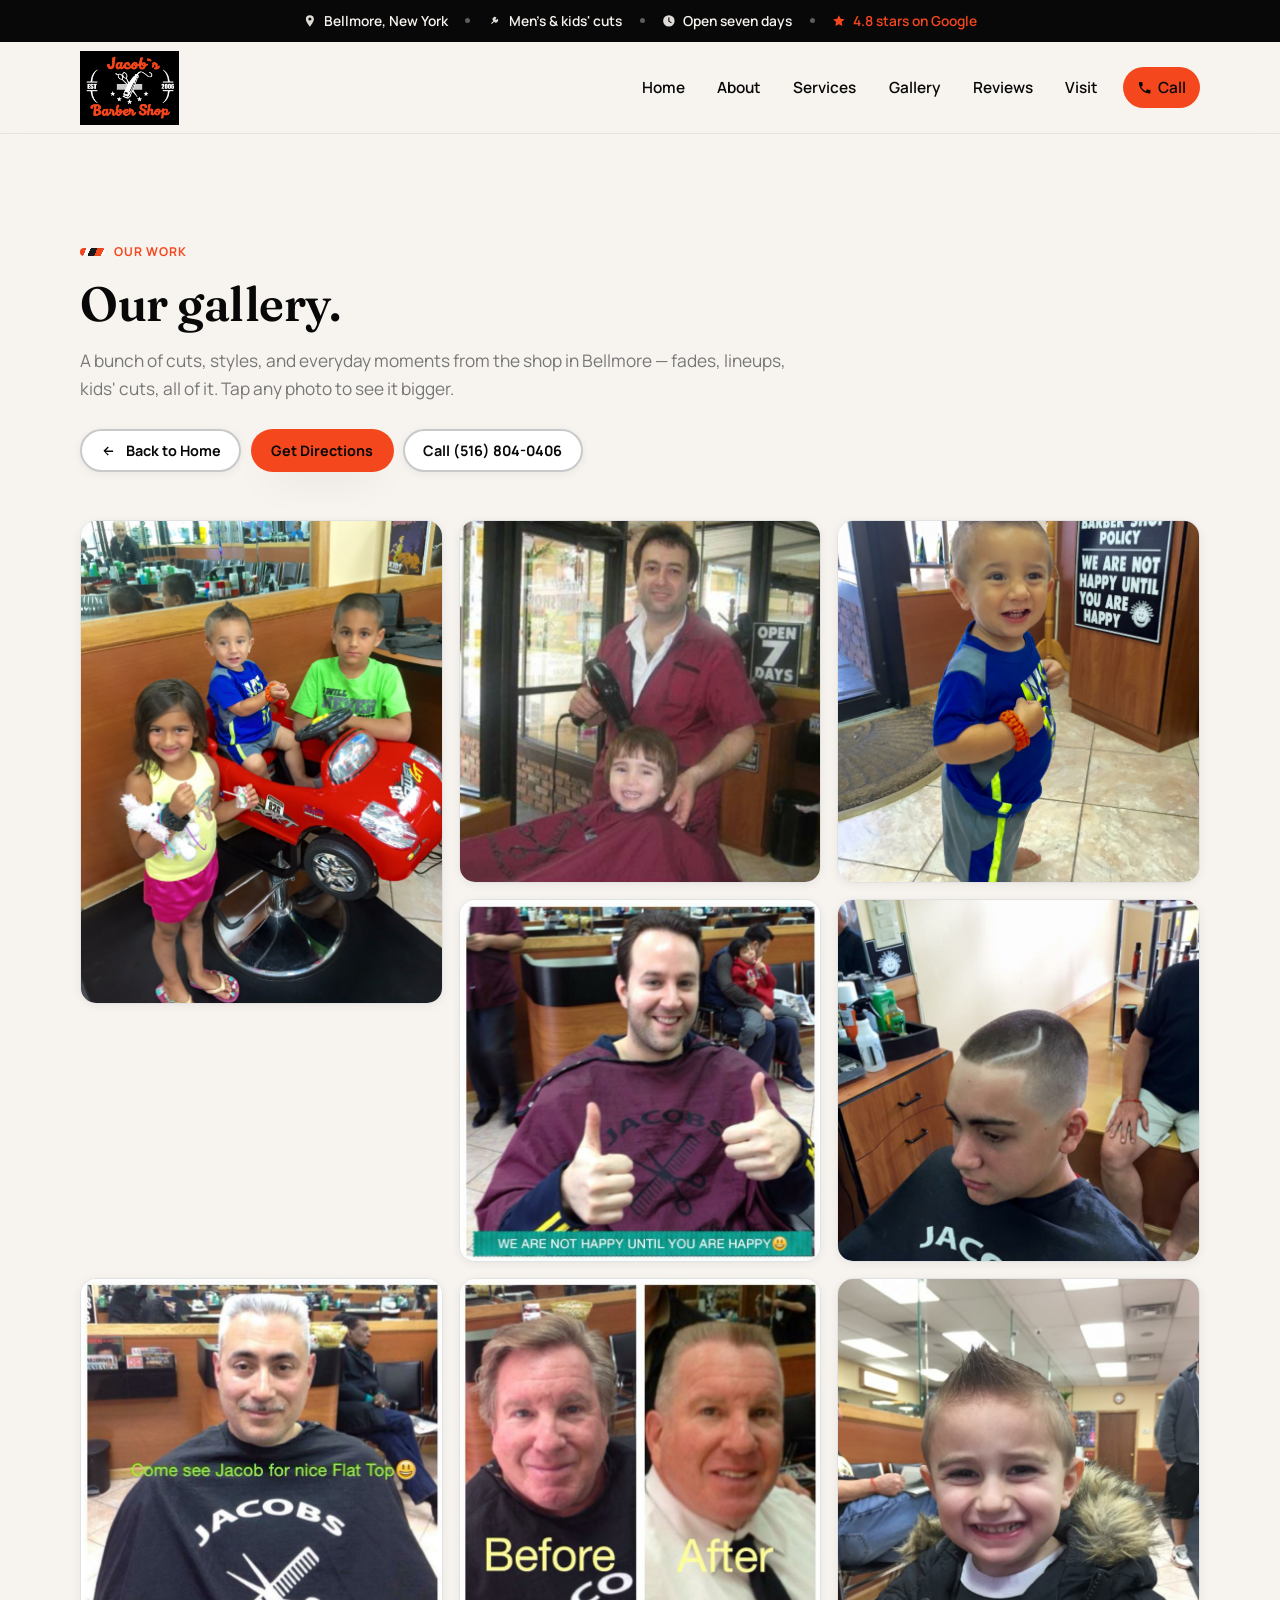
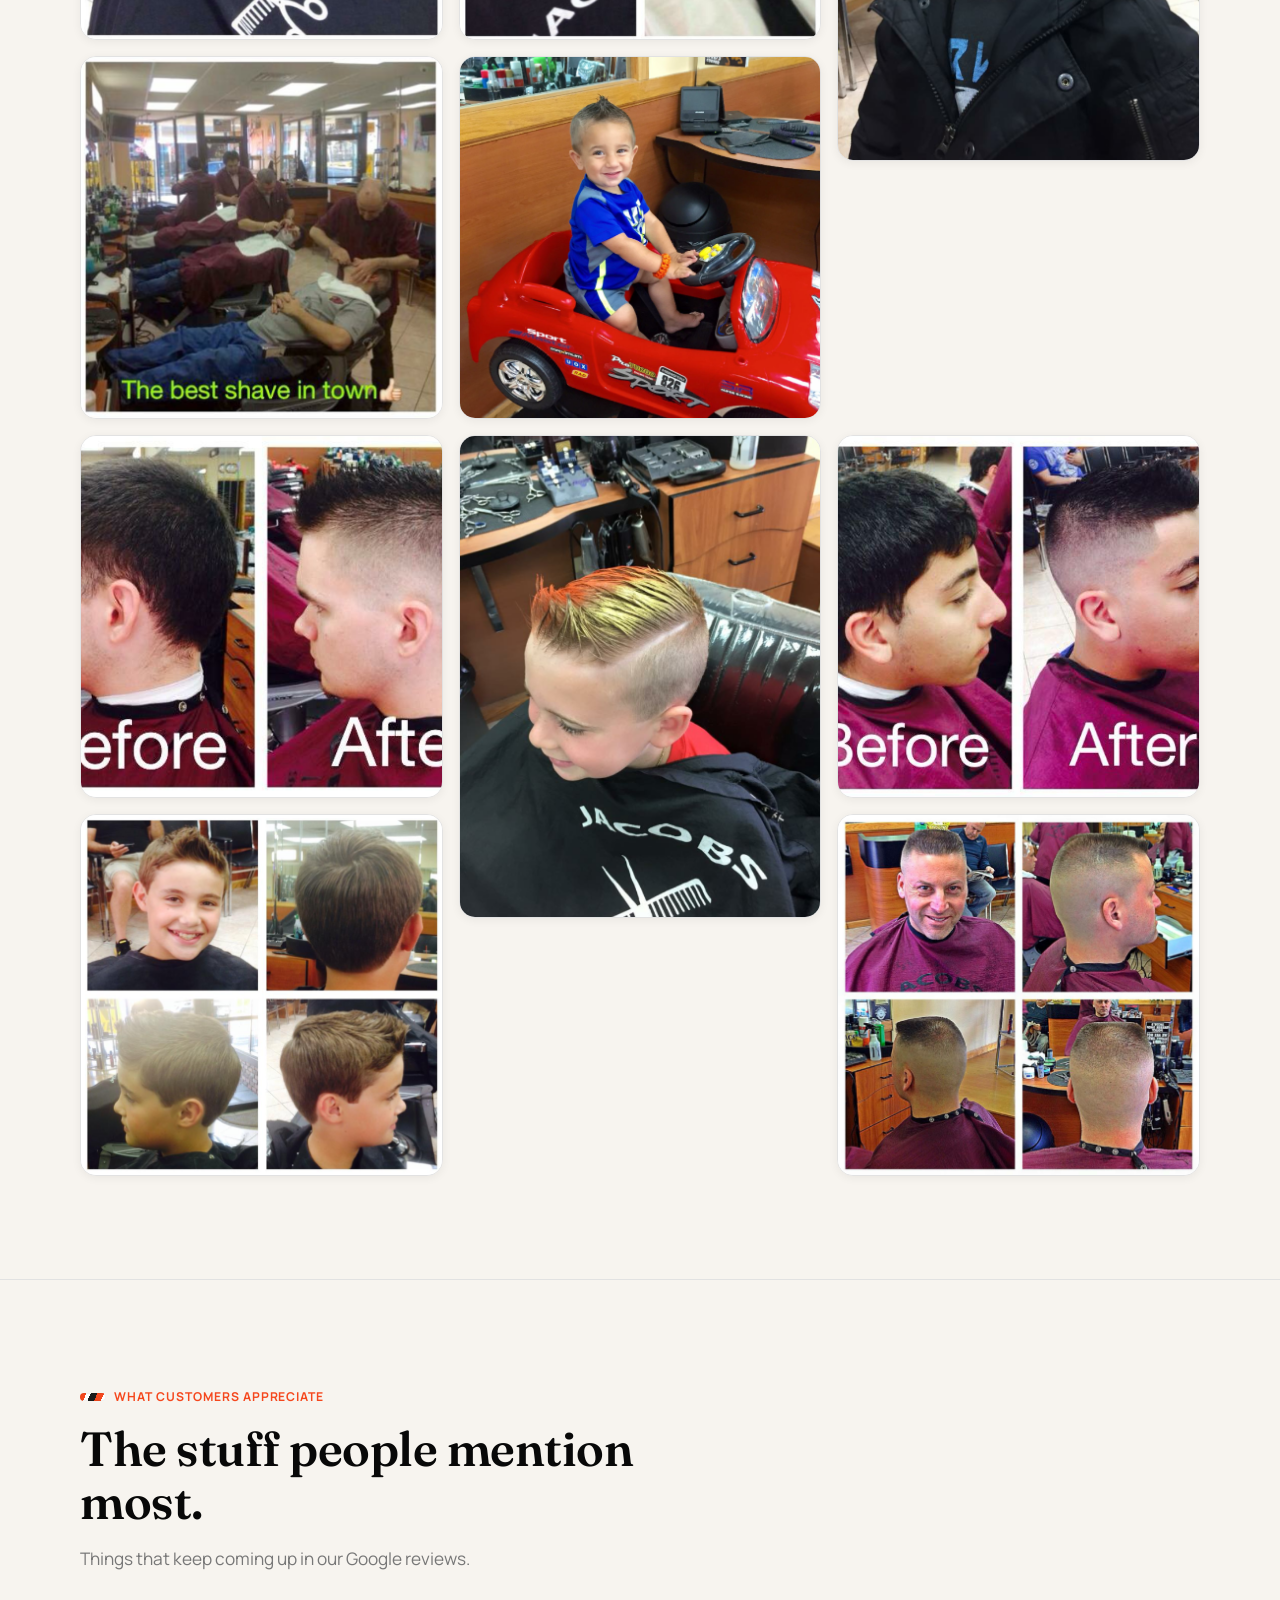
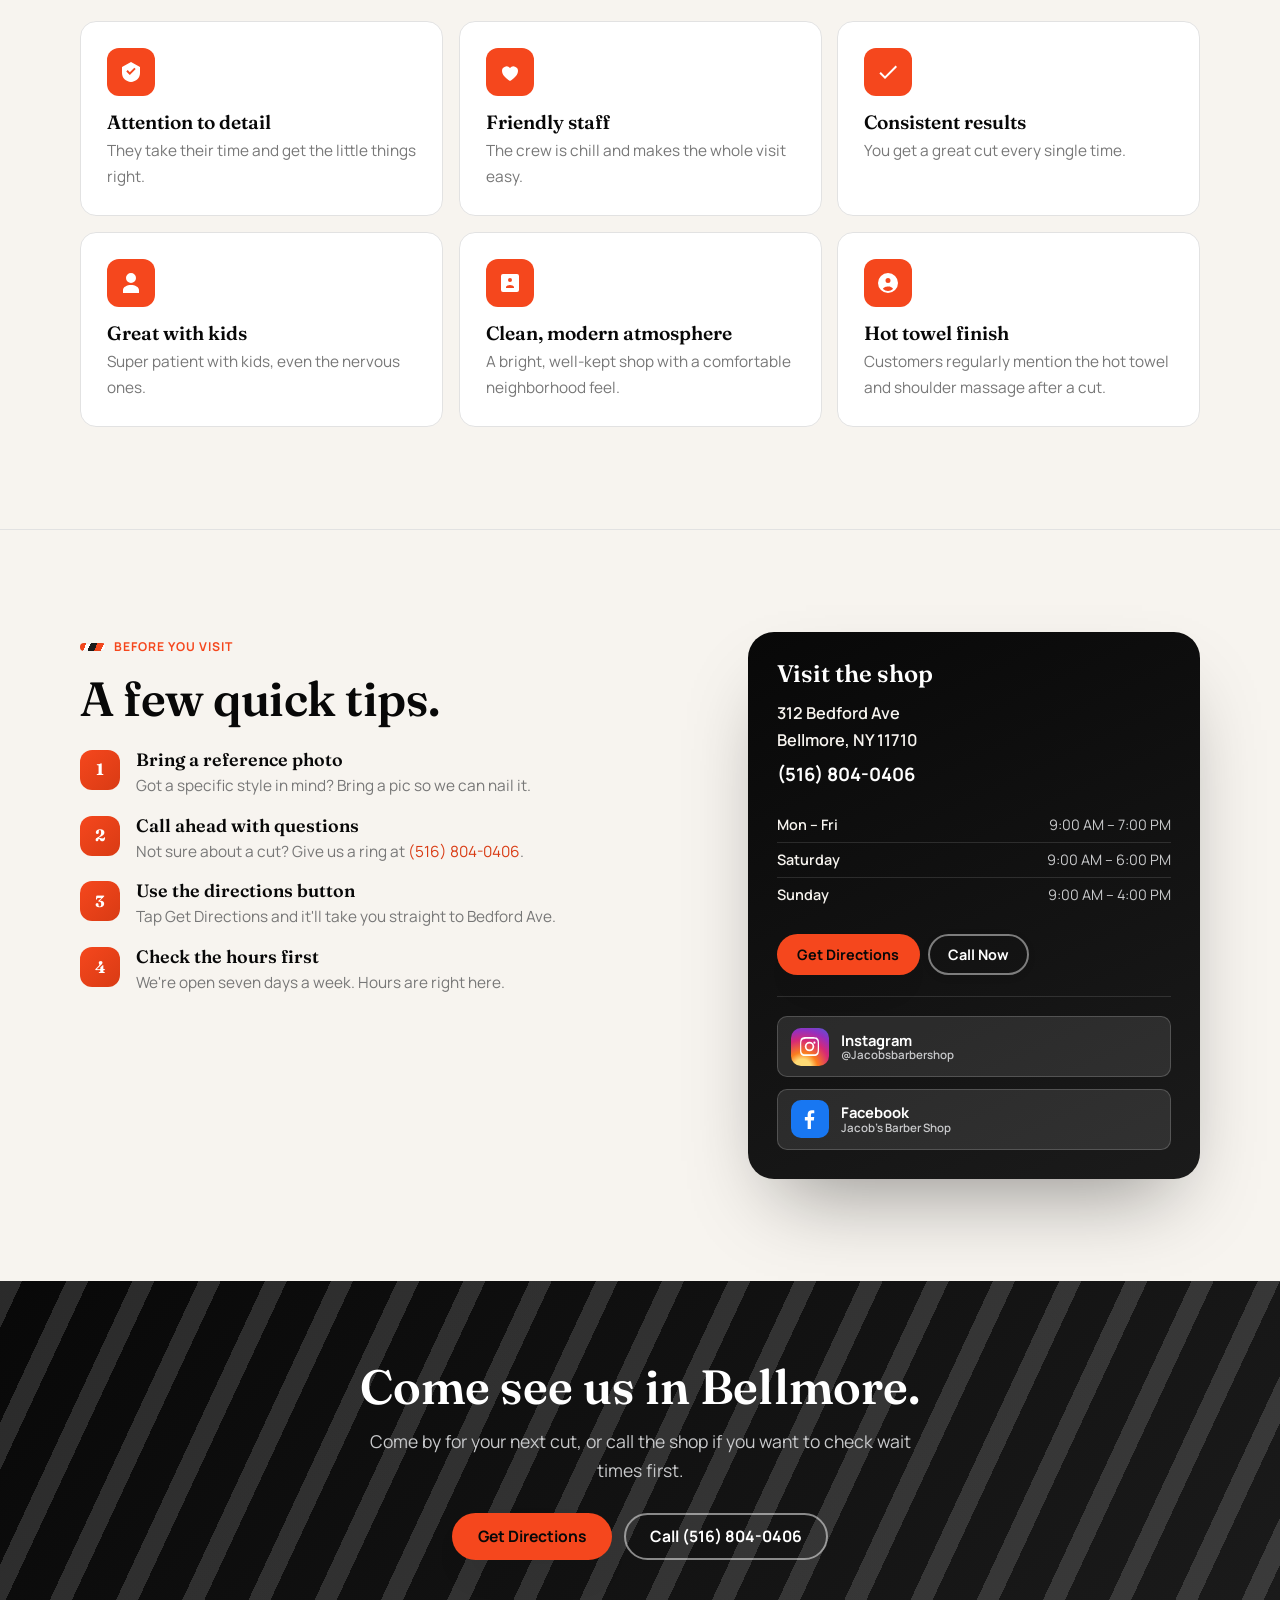
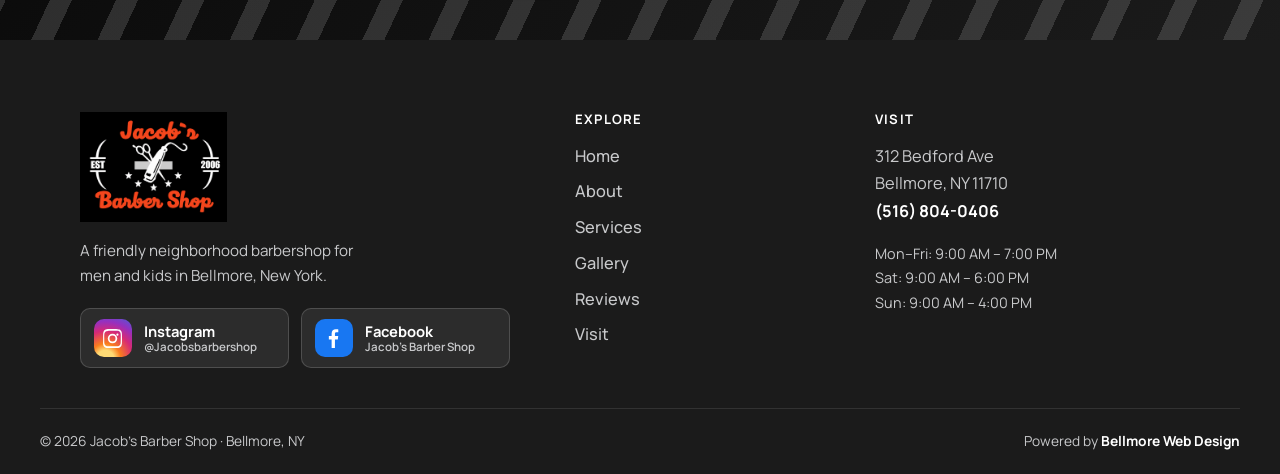
==== commit eda5bf46: "Merge pull request #7 from Bellmorewebdesign/agent/polish-logo-social-photo-fit Polish footer, socia" ====
--- a/gallery.html
+++ b/gallery.html
@@ -60,6 +60,10 @@
     "amenityFeature": [
       { "@type": "LocationFeatureSpecification", "name": "Wheelchair accessible entrance", "value": true },
       { "@type": "LocationFeatureSpecification", "name": "Wheelchair accessible parking lot", "value": true }
+    ],
+    "sameAs": [
+      "https://www.instagram.com/jacobsbarbershop/",
+      "https://www.facebook.com/profile.php?id=100066643489725"
     ]
   }
   </script>
@@ -224,6 +228,16 @@
             <a class="btn btn--primary btn--sm" href="https://www.google.com/maps/dir/?api=1&amp;destination=312+Bedford+Ave%2C+Bellmore%2C+NY+11710" target="_blank" rel="noopener noreferrer">Get Directions</a>
             <a class="btn btn--ghost btn--sm" href="tel:+15168040406">Call Now</a>
           </div>
+          <div class="social-links" aria-label="Jacob's Barber Shop social media">
+            <a class="social-link social-link--instagram" href="https://www.instagram.com/jacobsbarbershop/" target="_blank" rel="noopener noreferrer" aria-label="Follow Jacob's Barber Shop on Instagram at @Jacobsbarbershop">
+              <span class="social-link__icon" aria-hidden="true"><svg viewBox="0 0 24 24"><path d="M12 2.2c3.2 0 3.6 0 4.9.07 1.2.06 1.8.25 2.2.42.6.22 1 .48 1.4.9.43.42.7.82.9 1.4.18.42.37 1.05.43 2.25.06 1.28.07 1.66.07 4.88s0 3.6-.07 4.88c-.06 1.2-.25 1.83-.42 2.25-.22.56-.48.97-.9 1.4-.42.42-.83.68-1.4.9-.42.17-1.05.36-2.25.42-1.28.06-1.66.07-4.88.07s-3.6 0-4.88-.07c-1.2-.06-1.83-.25-2.25-.42a3.9 3.9 0 0 1-1.4-.9 3.9 3.9 0 0 1-.9-1.4c-.17-.42-.36-1.05-.42-2.25C2.21 15.6 2.2 15.22 2.2 12s0-3.6.07-4.88c.06-1.2.25-1.83.42-2.25.22-.57.48-.98.9-1.4.42-.42.83-.68 1.4-.9.42-.17 1.05-.36 2.25-.42C8.4 2.21 8.78 2.2 12 2.2Zm0 1.8c-3.16 0-3.5.01-4.75.07-.9.04-1.4.2-1.72.32-.43.17-.74.37-1.06.7-.32.31-.52.62-.69 1.05-.13.32-.28.82-.32 1.72C3.4 8.9 3.4 9.24 3.4 12s0 3.1.06 4.35c.04.9.2 1.4.32 1.72.17.43.37.74.7 1.06.31.32.62.52 1.05.69.32.13.82.28 1.72.32 1.25.06 1.6.07 4.75.07s3.5-.01 4.75-.07c.9-.04 1.4-.2 1.72-.32.43-.17.74-.37 1.06-.7.32-.31.52-.62.69-1.05.13-.32.28-.82.32-1.72.06-1.25.07-1.6.07-4.35s0-3.1-.06-4.35c-.04-.9-.2-1.4-.32-1.72a2.8 2.8 0 0 0-.7-1.06 2.8 2.8 0 0 0-1.05-.69c-.32-.13-.82-.28-1.72-.32C15.5 4.01 15.16 4 12 4Zm0 3.06A4.94 4.94 0 1 1 12 17a4.94 4.94 0 0 1 0-9.88Zm0 1.8a3.14 3.14 0 1 0 0 6.28 3.14 3.14 0 0 0 0-6.28Zm5.13-2.02a1.15 1.15 0 1 1 0 2.3 1.15 1.15 0 0 1 0-2.3Z"/></svg></span>
+              <span class="social-link__text"><strong>Instagram</strong><small>@Jacobsbarbershop</small></span>
+            </a>
+            <a class="social-link social-link--facebook" href="https://www.facebook.com/profile.php?id=100066643489725" target="_blank" rel="noopener noreferrer" aria-label="Visit Jacob's Barber Shop on Facebook">
+              <span class="social-link__icon" aria-hidden="true"><svg viewBox="0 0 24 24"><path d="M13.5 22v-9h3l.45-3.5H13.5V7.3c0-1 .28-1.7 1.75-1.7H17V2.5c-.3-.04-1.35-.12-2.6-.12-2.57 0-4.35 1.57-4.35 4.47V9.5H7.15V13h2.9v9h3.45Z"/></svg></span>
+              <span class="social-link__text"><strong>Facebook</strong><small>Jacob's Barber Shop</small></span>
+            </a>
+          </div>
         </aside>
       </div>
     </section>
@@ -248,6 +262,16 @@
       <div class="footer__brand">
         <img src="Elegant_logo.png" alt="Jacob's Barber Shop logo" class="footer__logo" width="200" height="64" loading="lazy" />
         <p class="footer__tag">A friendly neighborhood barbershop for men and kids in Bellmore, New York.</p>
+        <div class="social-links" aria-label="Jacob's Barber Shop social media">
+          <a class="social-link social-link--instagram" href="https://www.instagram.com/jacobsbarbershop/" target="_blank" rel="noopener noreferrer" aria-label="Follow Jacob's Barber Shop on Instagram at @Jacobsbarbershop">
+            <span class="social-link__icon" aria-hidden="true"><svg viewBox="0 0 24 24"><path d="M12 2.2c3.2 0 3.6 0 4.9.07 1.2.06 1.8.25 2.2.42.6.22 1 .48 1.4.9.43.42.7.82.9 1.4.18.42.37 1.05.43 2.25.06 1.28.07 1.66.07 4.88s0 3.6-.07 4.88c-.06 1.2-.25 1.83-.42 2.25-.22.56-.48.97-.9 1.4-.42.42-.83.68-1.4.9-.42.17-1.05.36-2.25.42-1.28.06-1.66.07-4.88.07s-3.6 0-4.88-.07c-1.2-.06-1.83-.25-2.25-.42a3.9 3.9 0 0 1-1.4-.9 3.9 3.9 0 0 1-.9-1.4c-.17-.42-.36-1.05-.42-2.25C2.21 15.6 2.2 15.22 2.2 12s0-3.6.07-4.88c.06-1.2.25-1.83.42-2.25.22-.57.48-.98.9-1.4.42-.42.83-.68 1.4-.9.42-.17 1.05-.36 2.25-.42C8.4 2.21 8.78 2.2 12 2.2Zm0 1.8c-3.16 0-3.5.01-4.75.07-.9.04-1.4.2-1.72.32-.43.17-.74.37-1.06.7-.32.31-.52.62-.69 1.05-.13.32-.28.82-.32 1.72C3.4 8.9 3.4 9.24 3.4 12s0 3.1.06 4.35c.04.9.2 1.4.32 1.72.17.43.37.74.7 1.06.31.32.62.52 1.05.69.32.13.82.28 1.72.32 1.25.06 1.6.07 4.75.07s3.5-.01 4.75-.07c.9-.04 1.4-.2 1.72-.32.43-.17.74-.37 1.06-.7.32-.31.52-.62.69-1.05.13-.32.28-.82.32-1.72.06-1.25.07-1.6.07-4.35s0-3.1-.06-4.35c-.04-.9-.2-1.4-.32-1.72a2.8 2.8 0 0 0-.7-1.06 2.8 2.8 0 0 0-1.05-.69c-.32-.13-.82-.28-1.72-.32C15.5 4.01 15.16 4 12 4Zm0 3.06A4.94 4.94 0 1 1 12 17a4.94 4.94 0 0 1 0-9.88Zm0 1.8a3.14 3.14 0 1 0 0 6.28 3.14 3.14 0 0 0 0-6.28Zm5.13-2.02a1.15 1.15 0 1 1 0 2.3 1.15 1.15 0 0 1 0-2.3Z"/></svg></span>
+            <span class="social-link__text"><strong>Instagram</strong><small>@Jacobsbarbershop</small></span>
+          </a>
+          <a class="social-link social-link--facebook" href="https://www.facebook.com/profile.php?id=100066643489725" target="_blank" rel="noopener noreferrer" aria-label="Visit Jacob's Barber Shop on Facebook">
+            <span class="social-link__icon" aria-hidden="true"><svg viewBox="0 0 24 24"><path d="M13.5 22v-9h3l.45-3.5H13.5V7.3c0-1 .28-1.7 1.75-1.7H17V2.5c-.3-.04-1.35-.12-2.6-.12-2.57 0-4.35 1.57-4.35 4.47V9.5H7.15V13h2.9v9h3.45Z"/></svg></span>
+            <span class="social-link__text"><strong>Facebook</strong><small>Jacob's Barber Shop</small></span>
+          </a>
+        </div>
       </div>
 
       <nav class="footer__col" aria-label="Footer">
--- a/styles.css
+++ b/styles.css
@@ -235,9 +235,9 @@
 .hero__chip-label { font-size: 0.72rem; font-weight: 700; text-transform: uppercase; letter-spacing: 0.06em; line-height: 1.1; }
 
 /* ---------- About ---------- */
-.about__grid { display: grid; grid-template-columns: 0.9fr 1.1fr; gap: clamp(2rem, 5vw, 4rem); align-items: center; }
+.about__grid { display: grid; grid-template-columns: 1.1fr 0.9fr; gap: clamp(2rem, 5vw, 4rem); align-items: center; }
 .about__media { margin: 0; position: relative; border-radius: var(--radius-lg); overflow: visible; }
-.about__media img { border-radius: var(--radius-lg); box-shadow: var(--shadow-lg); aspect-ratio: 5/6; object-fit: cover; width: 100%; }
+.about__media img { border-radius: var(--radius-lg); box-shadow: var(--shadow-lg); aspect-ratio: 1/1; object-fit: contain; width: 100%; height: auto; background: var(--color-black); }
 .about__badge {
   position: absolute; right: -12px; top: 22px; background: var(--navy); color: #fff;
   font-weight: 700; font-size: 0.8rem; padding: 0.55rem 1rem; border-radius: 999px;
@@ -284,8 +284,8 @@
 .family__media { margin: 0; border-radius: var(--radius-lg); overflow: hidden; border: 6px solid rgba(255,255,255,0.12); box-shadow: var(--shadow-lg); aspect-ratio: 5/6; }
 .family__media img { width: 100%; height: 100%; object-fit: cover; }
 /* Poster artwork (e.g. the kids-haircuts poster) shows in full, not cropped. */
-.family__media--poster { background: #fff; display: grid; place-items: center; }
-.family__media--poster img { object-fit: contain; }
+.family__media--poster { position: relative; background: var(--color-black); aspect-ratio: 2/3; }
+.family__media--poster img { position: absolute; inset: 0; width: 100%; height: 100%; min-width: 0; min-height: 0; object-fit: contain; }
 
 /* ---------- Gallery ---------- */
 .gallery-grid { display: grid; gap: 1rem; }
@@ -376,10 +376,22 @@
 .visit__phone { margin: 0 0 1rem; }
 .visit__phone a { font-weight: 700; font-size: 1.1rem; color: var(--navy); }
 .visit__actions { display: flex; flex-wrap: wrap; gap: 0.5rem; margin-bottom: 1.1rem; }
-.visit__social { display: grid; gap: 0.5rem; }
-.visit__social a { display: inline-flex; align-items: center; gap: 0.5rem; font-weight: 600; color: var(--ink); font-size: 0.92rem; }
-.visit__social a:hover { color: var(--royal); }
-.visit__social .ico { color: var(--navy); width: 1.3em; height: 1.3em; }
+.social-links { display: grid; grid-template-columns: repeat(2, minmax(0, 1fr)); gap: 0.75rem; margin-top: 1.1rem; }
+.social-link {
+  display: flex; align-items: center; gap: 0.75rem; min-height: 56px; padding: 0.65rem 0.8rem;
+  background: var(--color-white); color: var(--color-black); border: 1px solid var(--color-border);
+  border-radius: 10px; box-shadow: var(--shadow-sm); font-weight: 700; line-height: 1.15;
+  transition: transform 0.2s var(--ease), border-color 0.2s var(--ease), box-shadow 0.2s var(--ease);
+}
+.social-link:hover { color: var(--color-black); border-color: var(--color-silver); box-shadow: var(--shadow-md); transform: translateY(-2px); }
+.social-link__icon { width: 38px; height: 38px; border-radius: 10px; display: grid; place-items: center; flex: none; }
+.social-link__icon svg { width: 23px; height: 23px; fill: #fff; }
+.social-link--instagram .social-link__icon { background: radial-gradient(circle at 30% 105%, #feda75 0 18%, #fa7e1e 32%, #d62976 58%, #962fbf 78%, #4f5bd5 100%); }
+.social-link--facebook .social-link__icon { background: #1877f2; }
+.social-link__text { display: flex; flex-direction: column; min-width: 0; }
+.social-link__text strong { font-size: 0.92rem; }
+.social-link__text small { color: var(--color-muted); font-size: 0.72rem; font-weight: 600; overflow-wrap: anywhere; }
+.visit__card .social-links, .visit-card .social-links { grid-template-columns: 1fr; }
 
 .hours { width: 100%; border-collapse: collapse; font-size: 0.9rem; }
 .hours th, .hours td { text-align: left; padding: 0.32rem 0; border-bottom: 1px solid var(--line); }
@@ -405,13 +417,12 @@
 /* ---------- Footer ---------- */
 .site-footer { background: var(--navy-800); color: var(--color-silver); padding-top: clamp(3rem, 6vw, 4.5rem); }
 .footer__grid { display: grid; grid-template-columns: 1.4fr 0.8fr 1fr; gap: 2.5rem; padding-bottom: 2.5rem; }
-.footer__logo { height: 82px; width: auto; background: #fff; border-radius: 12px; padding: 8px 12px; }
+.footer__logo { height: 110px; width: auto; max-width: 100%; background: transparent; border-radius: 0; padding: 0; object-fit: contain; }
 .footer__tag { margin: 1rem 0 1.2rem; max-width: 34ch; color: var(--color-silver); font-size: 0.95rem; }
-.footer__social { display: flex; gap: 0.6rem; }
-.footer__social a { width: 42px; height: 42px; border-radius: 12px; display: grid; place-items: center;
-  background: rgba(255,255,255,0.08); color: #fff; border: 1px solid rgba(255,255,255,0.14); transition: background 0.2s var(--ease), transform 0.2s var(--ease); }
-.footer__social a:hover { background: var(--royal); transform: translateY(-2px); }
-.footer__social .ico { width: 20px; height: 20px; }
+.site-footer .social-links { max-width: 430px; }
+.site-footer .social-link { background: rgba(255,255,255,0.08); color: #fff; border-color: rgba(255,255,255,0.16); box-shadow: none; }
+.site-footer .social-link:hover { background: rgba(255,255,255,0.14); color: #fff; border-color: rgba(255,255,255,0.32); }
+.site-footer .social-link__text small { color: var(--color-silver); }
 .footer__heading { color: #fff; font-family: var(--font-body); font-weight: 700; font-size: 0.82rem; letter-spacing: 0.09em; text-transform: uppercase; margin: 0 0 1rem; }
 .footer__col ul { list-style: none; margin: 0; padding: 0; display: grid; gap: 0.55rem; }
 .footer__col a { color: var(--color-silver); font-weight: 500; }
@@ -487,10 +498,10 @@
 .visit-card__actions { display: flex; flex-wrap: wrap; gap: 0.5rem; margin-bottom: 1.3rem; }
 .visit-card .btn--ghost { background: transparent; color: #fff; border-color: rgba(255,255,255,0.45); }
 .visit-card .btn--ghost:hover { background: rgba(255,255,255,0.12); border-color: #fff; color: #fff; }
-.visit-card__social { display: grid; gap: 0.5rem; border-top: 1px solid rgba(255,255,255,0.12); padding-top: 1.2rem; }
-.visit-card__social a { display: inline-flex; align-items: center; gap: 0.5rem; color: var(--color-silver); font-weight: 600; font-size: 0.9rem; }
-.visit-card__social a:hover { color: #fff; }
-.visit-card__social .ico { width: 1.3em; height: 1.3em; fill: var(--color-primary); }
+.visit-card .social-links { border-top: 1px solid rgba(255,255,255,0.12); padding-top: 1.2rem; }
+.visit-card .social-link { background: rgba(255,255,255,0.1); color: #fff; border-color: rgba(255,255,255,0.18); box-shadow: none; }
+.visit-card .social-link:hover { background: rgba(255,255,255,0.16); color: #fff; border-color: rgba(255,255,255,0.34); }
+.visit-card .social-link__text small { color: var(--color-silver); }
 
 /* ===================================================================
    Reveal-on-scroll animation
@@ -561,6 +572,7 @@
   .footer__bottom { flex-direction: column; align-items: flex-start; }
   .reviews__head { flex-direction: column; align-items: flex-start; }
   .appreciate__grid { grid-template-columns: 1fr; }
+  .social-links { grid-template-columns: 1fr; }
 }
 
 @media (max-width: 420px) {
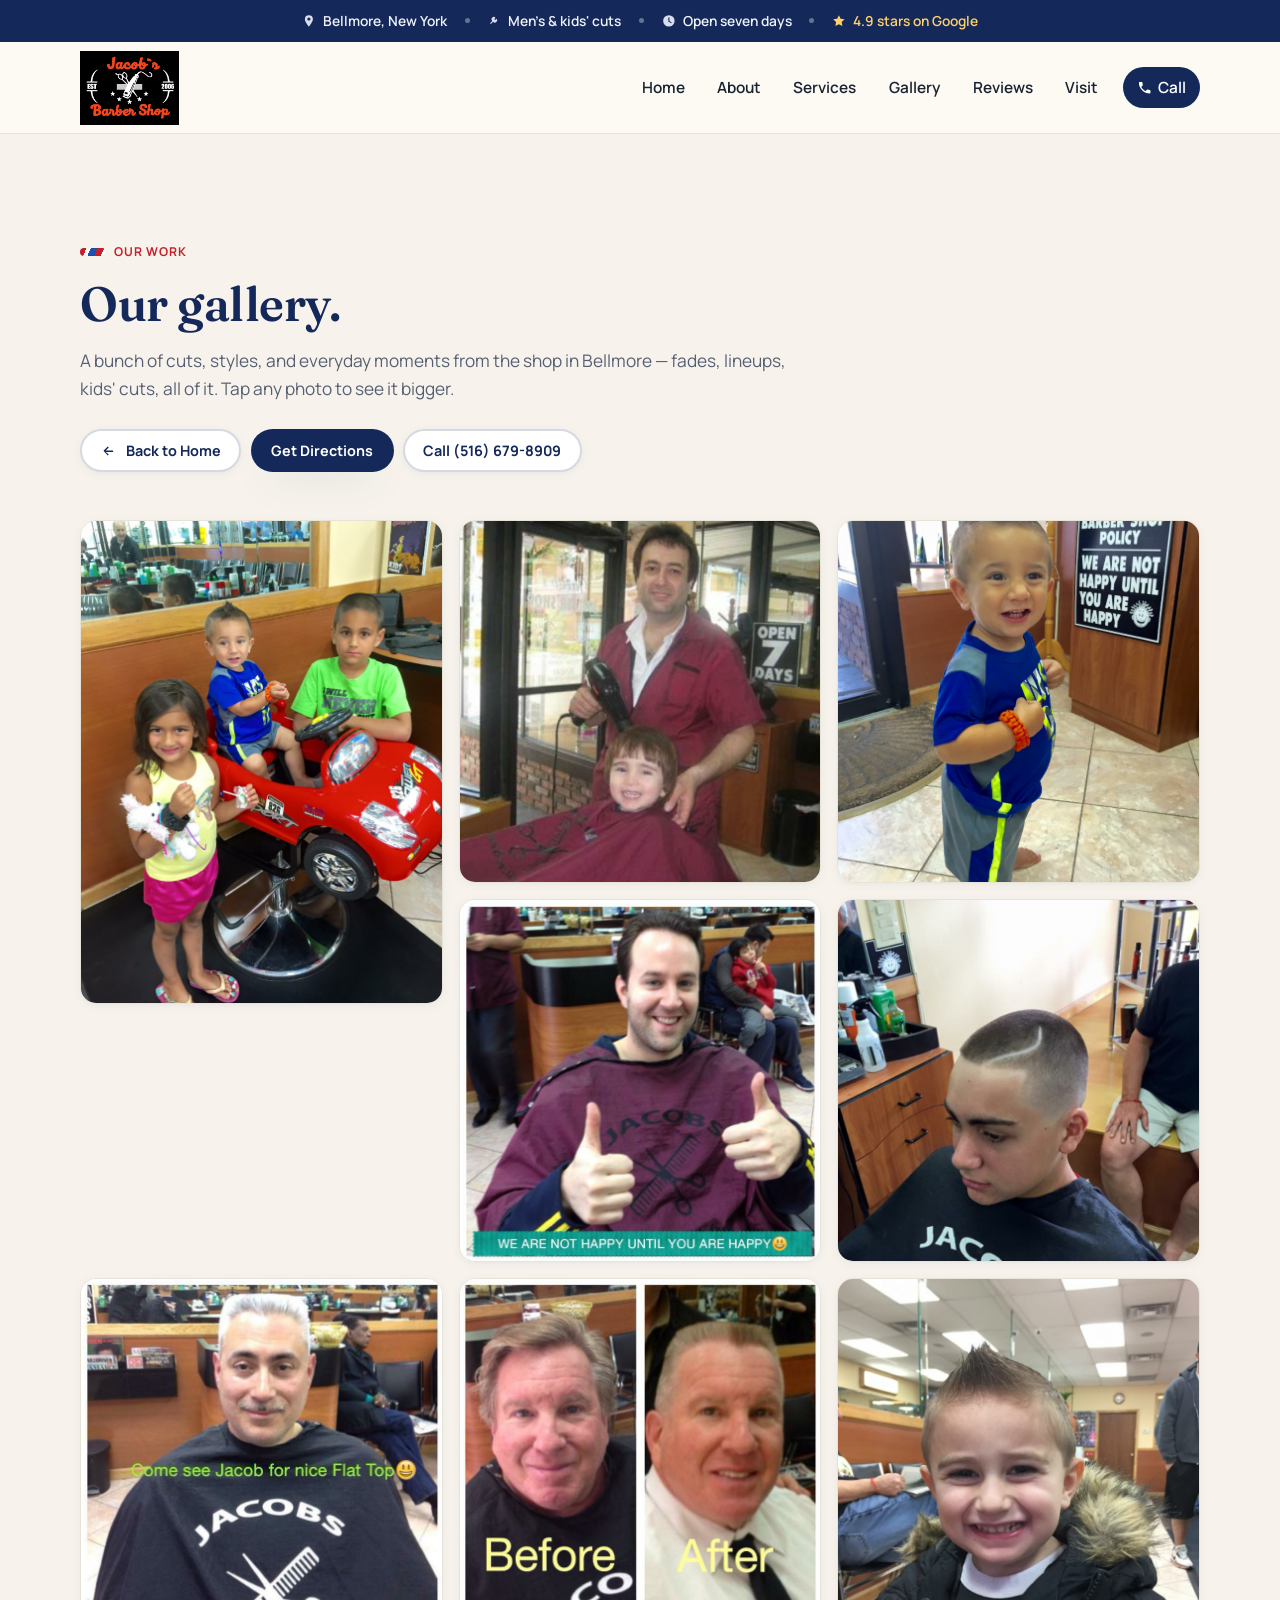
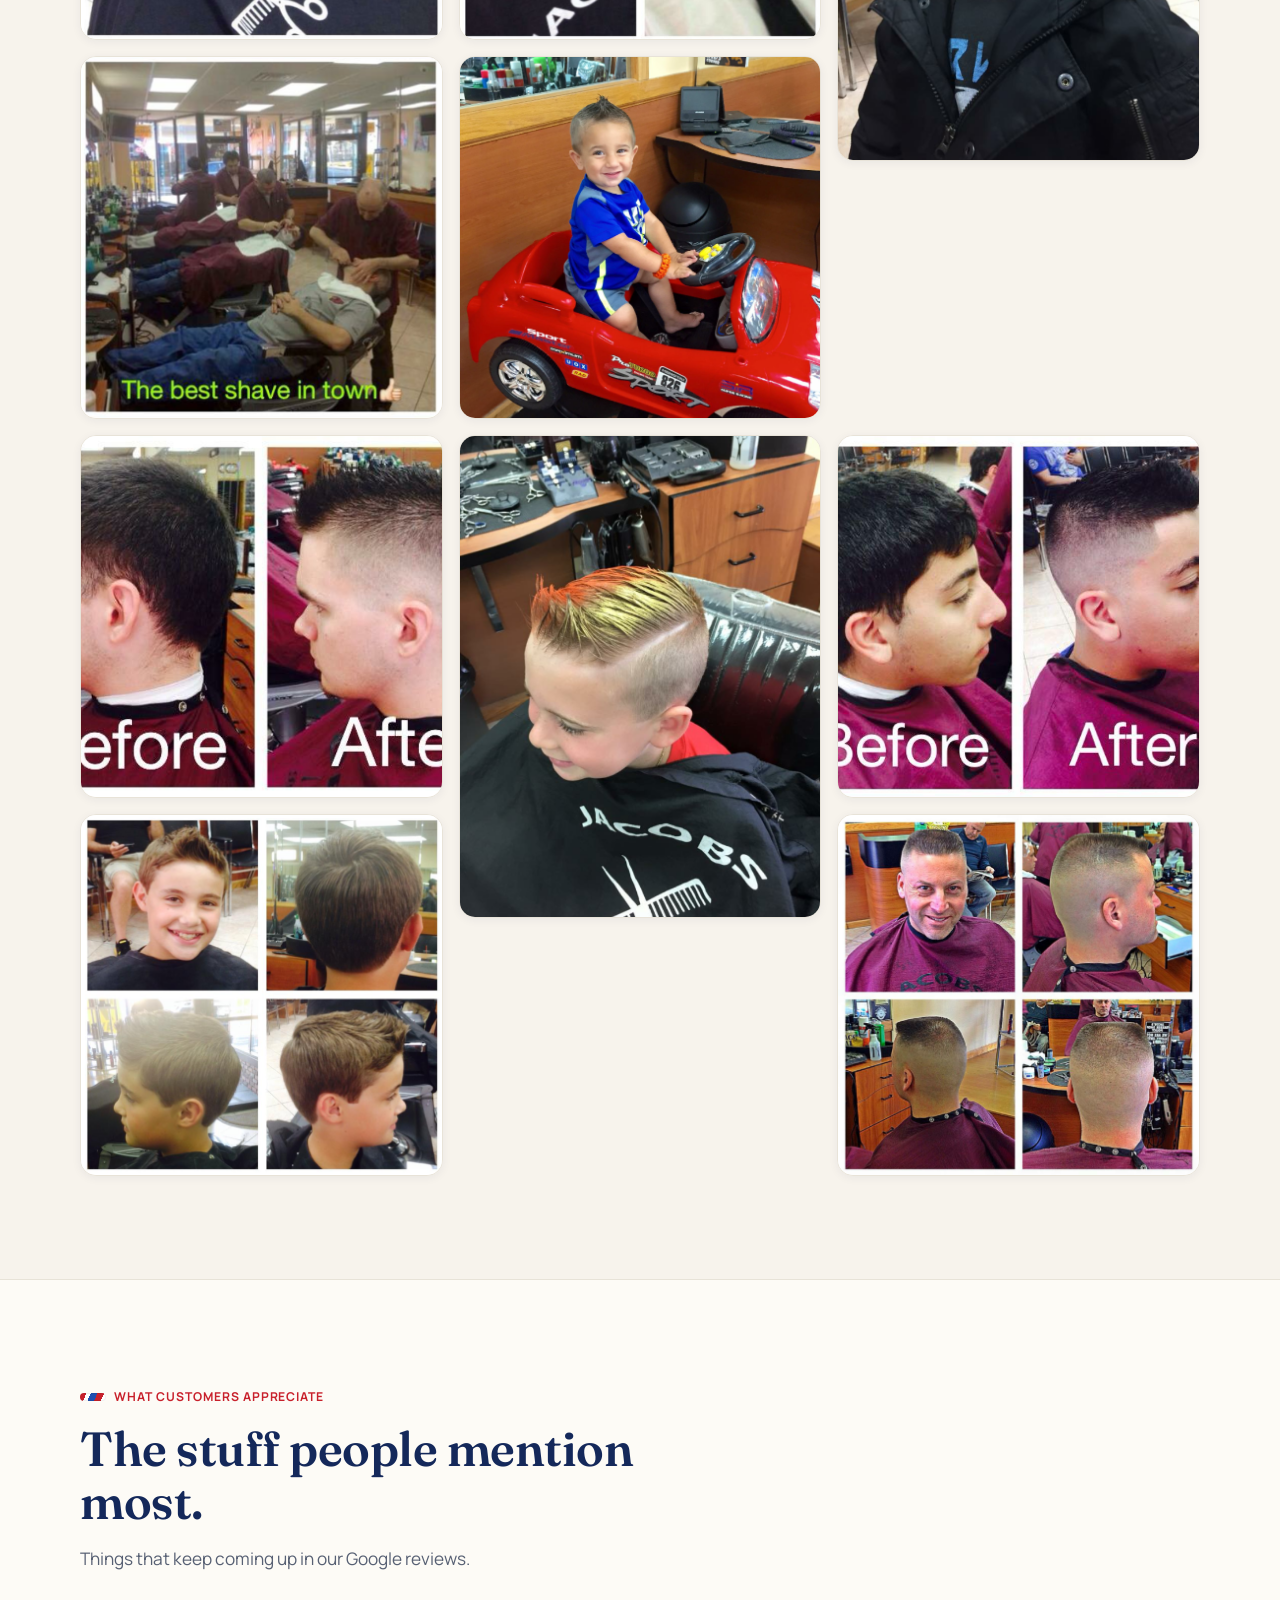
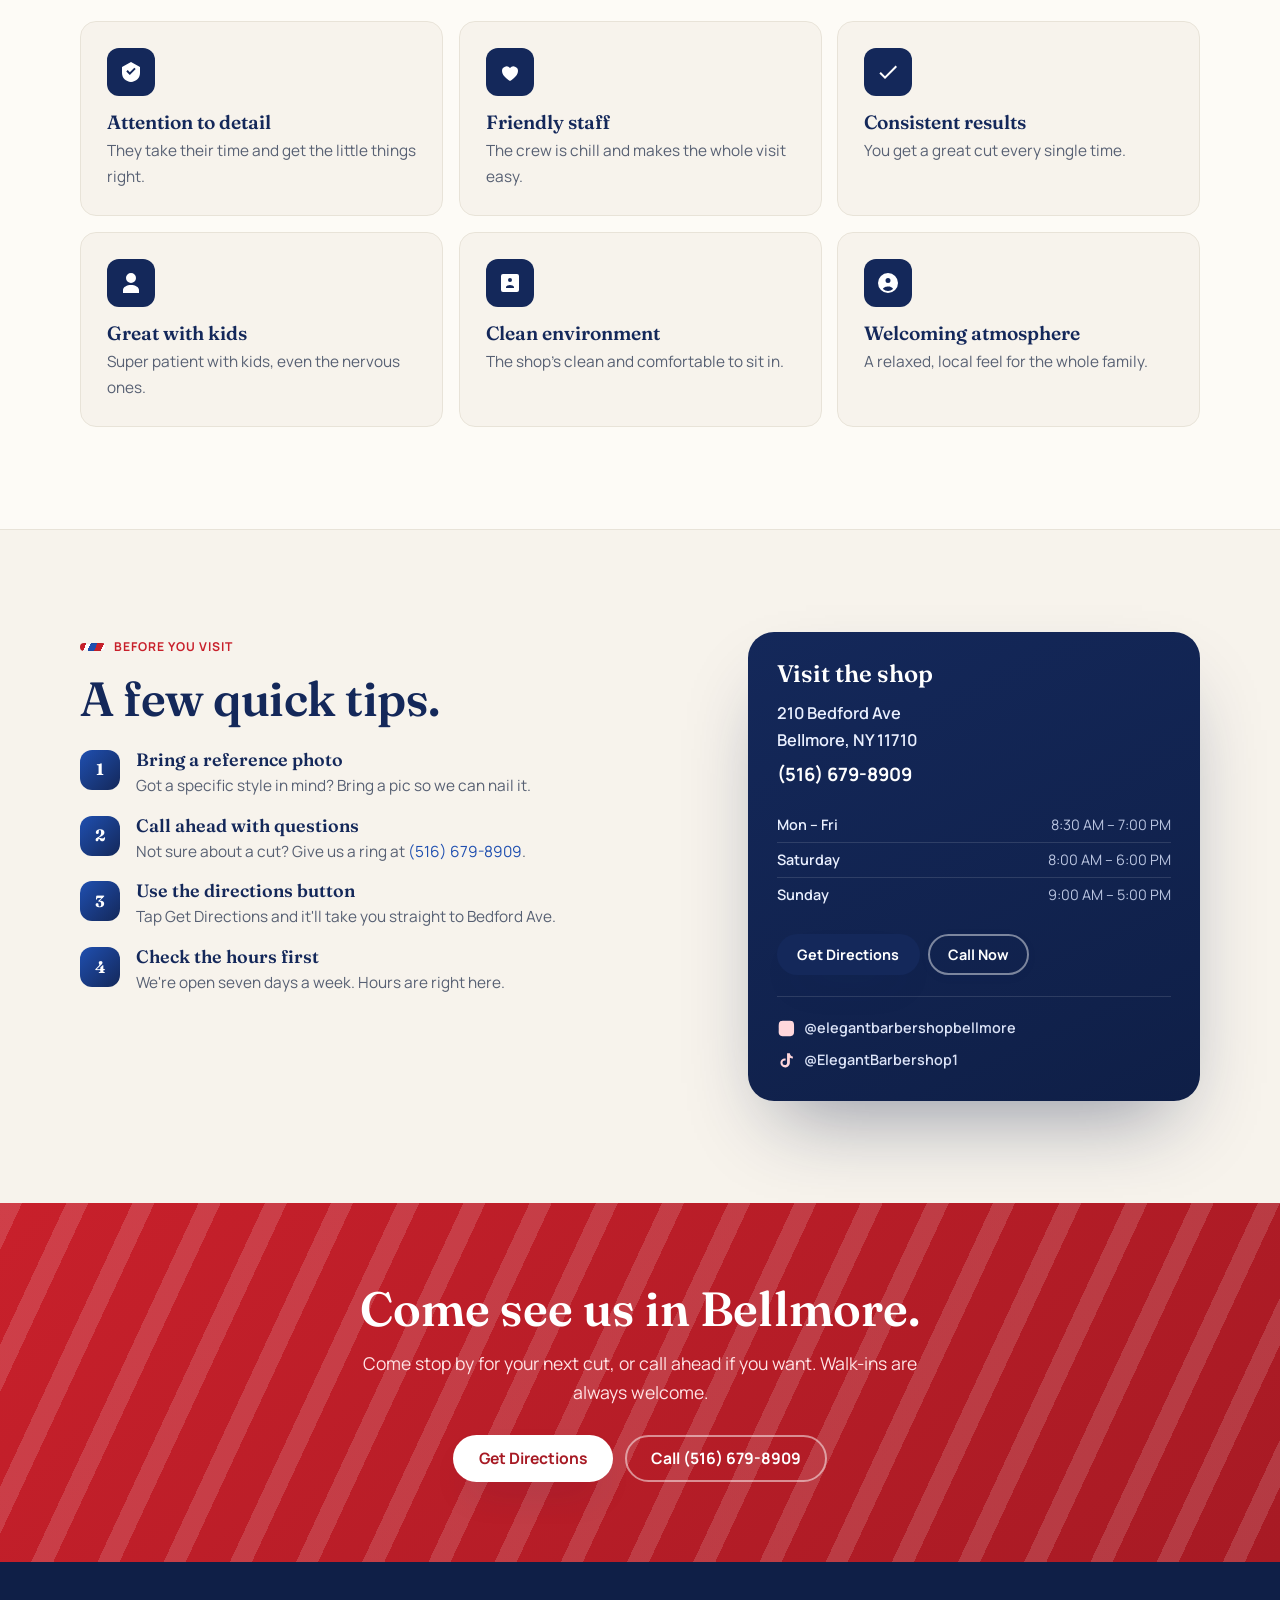
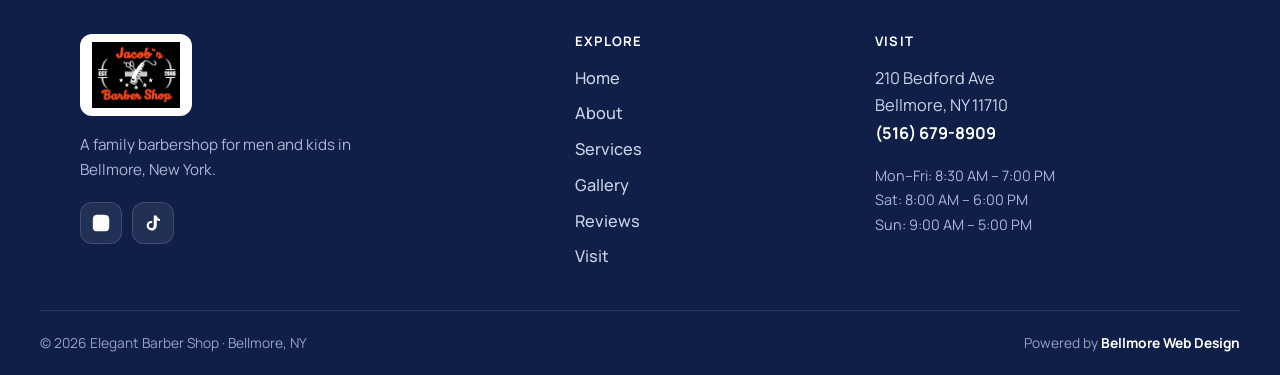
==== commit 89cd3fd5: "Move hero logo to photo corner on desktop; remove lightbox captions - Desktop: show the logo in a ca" ====
--- a/gallery.html
+++ b/gallery.html
@@ -3,21 +3,21 @@
 <head>
   <meta charset="UTF-8" />
   <meta name="viewport" content="width=device-width, initial-scale=1.0" />
-  <meta name="theme-color" content="#080808" />
-
-  <title>Haircut Gallery | Jacob's Barber Shop in Bellmore, NY</title>
-  <meta name="description" content="Browse the Jacob's Barber Shop gallery and plan a visit for men's cuts, kids' haircuts, fades and shaves at 312 Bedford Ave in Bellmore, NY." />
+  <meta name="theme-color" content="#14285a" />
+
+  <title>Haircut Gallery | Elegant Barber Shop in Bellmore, NY</title>
+  <meta name="description" content="Browse the Elegant Barber Shop gallery — examples of men's cuts, kids' haircuts, fades, designs and moments from our Bellmore, NY shop. Walk-ins welcome on Bedford Ave." />
 
   <link rel="canonical" href="gallery.html" />
   <meta property="og:type" content="website" />
-  <meta property="og:site_name" content="Jacob's Barber Shop" />
-  <meta property="og:title" content="Haircut Gallery | Jacob's Barber Shop in Bellmore, NY" />
-  <meta property="og:description" content="Cuts, styles and moments from Jacob's Barber Shop in Bellmore, New York." />
+  <meta property="og:site_name" content="Elegant Barber Shop" />
+  <meta property="og:title" content="Haircut Gallery | Elegant Barber Shop in Bellmore, NY" />
+  <meta property="og:description" content="Examples of cuts, styles and moments from Elegant Barber Shop in Bellmore, New York." />
   <meta property="og:image" content="Elegant_logo.png" />
   <meta property="og:url" content="gallery.html" />
   <meta name="twitter:card" content="summary_large_image" />
-  <meta name="twitter:title" content="Haircut Gallery | Jacob's Barber Shop" />
-  <meta name="twitter:description" content="Cuts, styles and moments from Jacob's Barber Shop in Bellmore, New York." />
+  <meta name="twitter:title" content="Haircut Gallery | Elegant Barber Shop" />
+  <meta name="twitter:description" content="Examples of cuts, styles and moments from Elegant Barber Shop in Bellmore, New York." />
   <meta name="twitter:image" content="Elegant_logo.png" />
 
   <link rel="icon" type="image/png" href="favicon_elegant.png" />
@@ -34,13 +34,13 @@
   {
     "@context": "https://schema.org",
     "@type": "BarberShop",
-    "name": "Jacob's Barber Shop",
+    "name": "Elegant Barber Shop",
     "image": "Elegant_logo.png",
     "url": "gallery.html",
-    "telephone": "+15168040406",
+    "telephone": "+15166798909",
     "address": {
       "@type": "PostalAddress",
-      "streetAddress": "312 Bedford Ave",
+      "streetAddress": "210 Bedford Ave",
       "addressLocality": "Bellmore",
       "addressRegion": "NY",
       "postalCode": "11710",
@@ -48,22 +48,13 @@
     },
     "aggregateRating": {
       "@type": "AggregateRating",
-      "ratingValue": "4.8",
-      "reviewCount": "116",
+      "ratingValue": "4.9",
+      "reviewCount": "135",
       "bestRating": "5"
     },
-    "openingHoursSpecification": [
-      { "@type": "OpeningHoursSpecification", "dayOfWeek": ["Monday","Tuesday","Wednesday","Thursday","Friday"], "opens": "09:00", "closes": "19:00" },
-      { "@type": "OpeningHoursSpecification", "dayOfWeek": "Saturday", "opens": "09:00", "closes": "18:00" },
-      { "@type": "OpeningHoursSpecification", "dayOfWeek": "Sunday", "opens": "09:00", "closes": "16:00" }
-    ],
-    "amenityFeature": [
-      { "@type": "LocationFeatureSpecification", "name": "Wheelchair accessible entrance", "value": true },
-      { "@type": "LocationFeatureSpecification", "name": "Wheelchair accessible parking lot", "value": true }
-    ],
     "sameAs": [
-      "https://www.instagram.com/jacobsbarbershop/",
-      "https://www.facebook.com/profile.php?id=100066643489725"
+      "https://www.instagram.com/elegantbarbershopbellmore/",
+      "https://www.tiktok.com/@ElegantBarbershop1"
     ]
   }
   </script>
@@ -80,15 +71,15 @@
       <span class="infobar__sep" aria-hidden="true"></span>
       <span class="infobar__item"><svg class="ico" aria-hidden="true" viewBox="0 0 24 24"><path d="M12 2a10 10 0 1 0 10 10A10 10 0 0 0 12 2Zm1 10.4 4 2.3-.8 1.4L11 13V6h2Z"/></svg>Open seven days</span>
       <span class="infobar__sep" aria-hidden="true"></span>
-      <span class="infobar__item infobar__item--star"><svg class="ico" aria-hidden="true" viewBox="0 0 24 24"><path d="m12 2 3 6.3 6.9.9-5 4.8 1.2 6.9L12 17.7 5.9 20.9 7.1 14l-5-4.8 6.9-.9Z"/></svg>4.8 stars on Google</span>
+      <span class="infobar__item infobar__item--star"><svg class="ico" aria-hidden="true" viewBox="0 0 24 24"><path d="m12 2 3 6.3 6.9.9-5 4.8 1.2 6.9L12 17.7 5.9 20.9 7.1 14l-5-4.8 6.9-.9Z"/></svg>4.9 stars on Google</span>
     </div>
   </div>
 
   <!-- ================= HEADER / NAV ================= -->
   <header class="site-header" id="top">
     <div class="wrap header__inner">
-      <a class="brand" href="index.html" aria-label="Jacob's Barber Shop home">
-        <img src="Elegant_logo.png" alt="Jacob's Barber Shop logo" class="brand__logo" width="180" height="58" />
+      <a class="brand" href="index.html" aria-label="Elegant Barber Shop home">
+        <img src="Elegant_logo.png" alt="Elegant Barber Shop logo" class="brand__logo" width="180" height="58" />
       </a>
 
       <nav class="nav" aria-label="Primary">
@@ -103,7 +94,7 @@
           <li><a href="gallery.html" class="nav__link" aria-current="page">Gallery</a></li>
           <li><a href="index.html#reviews" class="nav__link">Reviews</a></li>
           <li><a href="index.html#visit" class="nav__link">Visit</a></li>
-          <li><a href="tel:+15168040406" class="nav__link nav__link--call">
+          <li><a href="tel:+15166798909" class="nav__link nav__link--call">
             <svg class="ico" aria-hidden="true" viewBox="0 0 24 24"><path d="M6.6 10.8a15.5 15.5 0 0 0 6.6 6.6l2.2-2.2a1 1 0 0 1 1-.24 11.4 11.4 0 0 0 3.6.58 1 1 0 0 1 1 1V20a1 1 0 0 1-1 1A17 17 0 0 1 3 4a1 1 0 0 1 1-1h3.5a1 1 0 0 1 1 1 11.4 11.4 0 0 0 .58 3.6 1 1 0 0 1-.24 1Z"/></svg>
             Call
           </a></li>
@@ -126,8 +117,8 @@
               <svg class="ico" aria-hidden="true" viewBox="0 0 24 24"><path d="M19 11H8.4l4.3-4.3L11.3 5 5 11.3 11.3 18l1.4-1.4L8.4 13H19Z"/></svg>
               Back to Home
             </a>
-            <a class="btn btn--primary btn--sm" href="https://www.google.com/maps/dir/?api=1&amp;destination=312+Bedford+Ave%2C+Bellmore%2C+NY+11710" target="_blank" rel="noopener noreferrer">Get Directions</a>
-            <a class="btn btn--ghost btn--sm" href="tel:+15168040406">Call (516) 804-0406</a>
+            <a class="btn btn--primary btn--sm" href="https://www.google.com/maps/dir/?api=1&amp;destination=210+Bedford+Ave%2C+Bellmore%2C+NY+11710" target="_blank" rel="noopener noreferrer">Get Directions</a>
+            <a class="btn btn--ghost btn--sm" href="tel:+15166798909">Call (516) 679-8909</a>
           </div>
         </div>
       </div>
@@ -173,13 +164,13 @@
           </li>
           <li class="appreciate__card reveal">
             <span class="appreciate__ico" aria-hidden="true"><svg viewBox="0 0 24 24"><path d="M19 3H5a2 2 0 0 0-2 2v14a2 2 0 0 0 2 2h14a2 2 0 0 0 2-2V5a2 2 0 0 0-2-2Zm-7 4a2 2 0 1 1-2 2 2 2 0 0 1 2-2Zm4 10H8v-1c0-1.3 2.7-2 4-2s4 .7 4 2Z"/></svg></span>
-            <h3>Clean, modern atmosphere</h3>
-            <p>A bright, well-kept shop with a comfortable neighborhood feel.</p>
+            <h3>Clean environment</h3>
+            <p>The shop's clean and comfortable to sit in.</p>
           </li>
           <li class="appreciate__card reveal">
             <span class="appreciate__ico" aria-hidden="true"><svg viewBox="0 0 24 24"><path d="M12 2a10 10 0 1 0 10 10A10 10 0 0 0 12 2Zm0 5a2.5 2.5 0 1 1 0 5 2.5 2.5 0 0 1 0-5Zm0 13a7.2 7.2 0 0 1-5-2c.1-1.7 3.3-2.6 5-2.6s4.9.9 5 2.6a7.2 7.2 0 0 1-5 2Z"/></svg></span>
-            <h3>Hot towel finish</h3>
-            <p>Customers regularly mention the hot towel and shoulder massage after a cut.</p>
+            <h3>Welcoming atmosphere</h3>
+            <p>A relaxed, local feel for the whole family.</p>
           </li>
         </ul>
       </div>
@@ -198,7 +189,7 @@
             </li>
             <li>
               <span class="before__num">2</span>
-              <div><h3>Call ahead with questions</h3><p>Not sure about a cut? Give us a ring at <a href="tel:+15168040406">(516)&nbsp;804-0406</a>.</p></div>
+              <div><h3>Call ahead with questions</h3><p>Not sure about a cut? Give us a ring at <a href="tel:+15166798909">(516)&nbsp;679-8909</a>.</p></div>
             </li>
             <li>
               <span class="before__num">3</span>
@@ -213,29 +204,30 @@
 
         <aside class="visit-card reveal" aria-label="Visit information">
           <h2 class="visit-card__title">Visit the shop</h2>
-          <p class="visit-card__addr">312 Bedford Ave<br>Bellmore, NY 11710</p>
-          <p class="visit-card__phone"><a href="tel:+15168040406">(516) 804-0406</a></p>
+          <p class="visit-card__addr">210 Bedford Ave<br>Bellmore, NY 11710</p>
+          <p class="visit-card__phone"><a href="tel:+15166798909">(516) 679-8909</a></p>
 
           <table class="hours visit-card__hours">
             <tbody>
-              <tr><th scope="row">Mon – Fri</th><td>9:00 AM – 7:00 PM</td></tr>
-              <tr><th scope="row">Saturday</th><td>9:00 AM – 6:00 PM</td></tr>
-              <tr><th scope="row">Sunday</th><td>9:00 AM – 4:00 PM</td></tr>
+              <tr><th scope="row">Mon – Fri</th><td>8:30 AM – 7:00 PM</td></tr>
+              <tr><th scope="row">Saturday</th><td>8:00 AM – 6:00 PM</td></tr>
+              <tr><th scope="row">Sunday</th><td>9:00 AM – 5:00 PM</td></tr>
             </tbody>
           </table>
 
           <div class="visit-card__actions">
-            <a class="btn btn--primary btn--sm" href="https://www.google.com/maps/dir/?api=1&amp;destination=312+Bedford+Ave%2C+Bellmore%2C+NY+11710" target="_blank" rel="noopener noreferrer">Get Directions</a>
-            <a class="btn btn--ghost btn--sm" href="tel:+15168040406">Call Now</a>
+            <a class="btn btn--primary btn--sm" href="https://www.google.com/maps/dir/?api=1&amp;destination=210+Bedford+Ave%2C+Bellmore%2C+NY+11710" target="_blank" rel="noopener noreferrer">Get Directions</a>
+            <a class="btn btn--ghost btn--sm" href="tel:+15166798909">Call Now</a>
           </div>
-          <div class="social-links" aria-label="Jacob's Barber Shop social media">
-            <a class="social-link social-link--instagram" href="https://www.instagram.com/jacobsbarbershop/" target="_blank" rel="noopener noreferrer" aria-label="Follow Jacob's Barber Shop on Instagram at @Jacobsbarbershop">
-              <span class="social-link__icon" aria-hidden="true"><svg viewBox="0 0 24 24"><path d="M12 2.2c3.2 0 3.6 0 4.9.07 1.2.06 1.8.25 2.2.42.6.22 1 .48 1.4.9.43.42.7.82.9 1.4.18.42.37 1.05.43 2.25.06 1.28.07 1.66.07 4.88s0 3.6-.07 4.88c-.06 1.2-.25 1.83-.42 2.25-.22.56-.48.97-.9 1.4-.42.42-.83.68-1.4.9-.42.17-1.05.36-2.25.42-1.28.06-1.66.07-4.88.07s-3.6 0-4.88-.07c-1.2-.06-1.83-.25-2.25-.42a3.9 3.9 0 0 1-1.4-.9 3.9 3.9 0 0 1-.9-1.4c-.17-.42-.36-1.05-.42-2.25C2.21 15.6 2.2 15.22 2.2 12s0-3.6.07-4.88c.06-1.2.25-1.83.42-2.25.22-.57.48-.98.9-1.4.42-.42.83-.68 1.4-.9.42-.17 1.05-.36 2.25-.42C8.4 2.21 8.78 2.2 12 2.2Zm0 1.8c-3.16 0-3.5.01-4.75.07-.9.04-1.4.2-1.72.32-.43.17-.74.37-1.06.7-.32.31-.52.62-.69 1.05-.13.32-.28.82-.32 1.72C3.4 8.9 3.4 9.24 3.4 12s0 3.1.06 4.35c.04.9.2 1.4.32 1.72.17.43.37.74.7 1.06.31.32.62.52 1.05.69.32.13.82.28 1.72.32 1.25.06 1.6.07 4.75.07s3.5-.01 4.75-.07c.9-.04 1.4-.2 1.72-.32.43-.17.74-.37 1.06-.7.32-.31.52-.62.69-1.05.13-.32.28-.82.32-1.72.06-1.25.07-1.6.07-4.35s0-3.1-.06-4.35c-.04-.9-.2-1.4-.32-1.72a2.8 2.8 0 0 0-.7-1.06 2.8 2.8 0 0 0-1.05-.69c-.32-.13-.82-.28-1.72-.32C15.5 4.01 15.16 4 12 4Zm0 3.06A4.94 4.94 0 1 1 12 17a4.94 4.94 0 0 1 0-9.88Zm0 1.8a3.14 3.14 0 1 0 0 6.28 3.14 3.14 0 0 0 0-6.28Zm5.13-2.02a1.15 1.15 0 1 1 0 2.3 1.15 1.15 0 0 1 0-2.3Z"/></svg></span>
-              <span class="social-link__text"><strong>Instagram</strong><small>@Jacobsbarbershop</small></span>
+
+          <div class="visit-card__social">
+            <a href="https://www.instagram.com/elegantbarbershopbellmore/" target="_blank" rel="noopener noreferrer">
+              <svg class="ico" aria-hidden="true" viewBox="0 0 24 24"><path d="M12 2.2c3.2 0 3.6 0 4.9.07 1.2.06 1.8.25 2.2.42.6.22 1 .48 1.4.9.43.42.7.82.9 1.4.18.42.37 1.05.43 2.25.06 1.28.07 1.66.07 4.88s0 3.6-.07 4.88c-.06 1.2-.25 1.83-.42 2.25-.22.56-.48.97-.9 1.4-.42.42-.83.68-1.4.9-.42.17-1.05.36-2.25.42-1.28.06-1.66.07-4.88.07s-3.6 0-4.88-.07c-1.2-.06-1.83-.25-2.25-.42a3.9 3.9 0 0 1-1.4-.9 3.9 3.9 0 0 1-.9-1.4c-.17-.42-.36-1.05-.42-2.25C2.21 15.6 2.2 15.22 2.2 12s0-3.6.07-4.88c.06-1.2.25-1.83.42-2.25.22-.57.48-.98.9-1.4.42-.42.83-.68 1.4-.9.42-.17 1.05-.36 2.25-.42C8.4 2.21 8.78 2.2 12 2.2Zm0 4.86A4.94 4.94 0 1 1 12 17a4.94 4.94 0 0 1 0-9.94Zm0 1.8a3.14 3.14 0 1 0 0 6.28 3.14 3.14 0 0 0 0-6.28Zm5.13-2.02a1.15 1.15 0 1 1 0 2.3 1.15 1.15 0 0 1 0-2.3Z"/></svg>
+              <span>@elegantbarbershopbellmore</span>
             </a>
-            <a class="social-link social-link--facebook" href="https://www.facebook.com/profile.php?id=100066643489725" target="_blank" rel="noopener noreferrer" aria-label="Visit Jacob's Barber Shop on Facebook">
-              <span class="social-link__icon" aria-hidden="true"><svg viewBox="0 0 24 24"><path d="M13.5 22v-9h3l.45-3.5H13.5V7.3c0-1 .28-1.7 1.75-1.7H17V2.5c-.3-.04-1.35-.12-2.6-.12-2.57 0-4.35 1.57-4.35 4.47V9.5H7.15V13h2.9v9h3.45Z"/></svg></span>
-              <span class="social-link__text"><strong>Facebook</strong><small>Jacob's Barber Shop</small></span>
+            <a href="https://www.tiktok.com/@ElegantBarbershop1" target="_blank" rel="noopener noreferrer">
+              <svg class="ico" aria-hidden="true" viewBox="0 0 24 24"><path d="M16.5 3c.3 2.2 1.6 3.9 3.8 4.2v2.5c-1.3.1-2.5-.3-3.8-1v5.9c0 3.6-2.6 6.4-6.1 6.4A6 6 0 0 1 4.4 15c0-3.4 3.1-6 6.6-5.4v2.7a3 3 0 0 0-1.1-.2 2.9 2.9 0 0 0-2.9 3 3 3 0 0 0 3 3c1.7 0 2.9-1.3 2.9-3.1V3Z"/></svg>
+              <span>@ElegantBarbershop1</span>
             </a>
           </div>
         </aside>
@@ -247,10 +239,10 @@
       <span class="cta__pole" aria-hidden="true"></span>
       <div class="wrap cta__inner reveal">
         <h2 id="g-cta-title" class="cta__title">Come see us in Bellmore.</h2>
-        <p class="cta__text">Come by for your next cut, or call the shop if you want to check wait times first.</p>
+        <p class="cta__text">Come stop by for your next cut, or call ahead if you want. Walk-ins are always welcome.</p>
         <div class="cta__actions">
-          <a class="btn btn--primary" href="https://www.google.com/maps/dir/?api=1&amp;destination=312+Bedford+Ave%2C+Bellmore%2C+NY+11710" target="_blank" rel="noopener noreferrer">Get Directions</a>
-          <a class="btn btn--ghost btn--on-dark" href="tel:+15168040406">Call (516) 804-0406</a>
+          <a class="btn btn--primary" href="https://www.google.com/maps/dir/?api=1&amp;destination=210+Bedford+Ave%2C+Bellmore%2C+NY+11710" target="_blank" rel="noopener noreferrer">Get Directions</a>
+          <a class="btn btn--ghost btn--on-dark" href="tel:+15166798909">Call (516) 679-8909</a>
         </div>
       </div>
     </section>
@@ -260,16 +252,14 @@
   <footer class="site-footer">
     <div class="wrap footer__grid">
       <div class="footer__brand">
-        <img src="Elegant_logo.png" alt="Jacob's Barber Shop logo" class="footer__logo" width="200" height="64" loading="lazy" />
-        <p class="footer__tag">A friendly neighborhood barbershop for men and kids in Bellmore, New York.</p>
-        <div class="social-links" aria-label="Jacob's Barber Shop social media">
-          <a class="social-link social-link--instagram" href="https://www.instagram.com/jacobsbarbershop/" target="_blank" rel="noopener noreferrer" aria-label="Follow Jacob's Barber Shop on Instagram at @Jacobsbarbershop">
-            <span class="social-link__icon" aria-hidden="true"><svg viewBox="0 0 24 24"><path d="M12 2.2c3.2 0 3.6 0 4.9.07 1.2.06 1.8.25 2.2.42.6.22 1 .48 1.4.9.43.42.7.82.9 1.4.18.42.37 1.05.43 2.25.06 1.28.07 1.66.07 4.88s0 3.6-.07 4.88c-.06 1.2-.25 1.83-.42 2.25-.22.56-.48.97-.9 1.4-.42.42-.83.68-1.4.9-.42.17-1.05.36-2.25.42-1.28.06-1.66.07-4.88.07s-3.6 0-4.88-.07c-1.2-.06-1.83-.25-2.25-.42a3.9 3.9 0 0 1-1.4-.9 3.9 3.9 0 0 1-.9-1.4c-.17-.42-.36-1.05-.42-2.25C2.21 15.6 2.2 15.22 2.2 12s0-3.6.07-4.88c.06-1.2.25-1.83.42-2.25.22-.57.48-.98.9-1.4.42-.42.83-.68 1.4-.9.42-.17 1.05-.36 2.25-.42C8.4 2.21 8.78 2.2 12 2.2Zm0 1.8c-3.16 0-3.5.01-4.75.07-.9.04-1.4.2-1.72.32-.43.17-.74.37-1.06.7-.32.31-.52.62-.69 1.05-.13.32-.28.82-.32 1.72C3.4 8.9 3.4 9.24 3.4 12s0 3.1.06 4.35c.04.9.2 1.4.32 1.72.17.43.37.74.7 1.06.31.32.62.52 1.05.69.32.13.82.28 1.72.32 1.25.06 1.6.07 4.75.07s3.5-.01 4.75-.07c.9-.04 1.4-.2 1.72-.32.43-.17.74-.37 1.06-.7.32-.31.52-.62.69-1.05.13-.32.28-.82.32-1.72.06-1.25.07-1.6.07-4.35s0-3.1-.06-4.35c-.04-.9-.2-1.4-.32-1.72a2.8 2.8 0 0 0-.7-1.06 2.8 2.8 0 0 0-1.05-.69c-.32-.13-.82-.28-1.72-.32C15.5 4.01 15.16 4 12 4Zm0 3.06A4.94 4.94 0 1 1 12 17a4.94 4.94 0 0 1 0-9.88Zm0 1.8a3.14 3.14 0 1 0 0 6.28 3.14 3.14 0 0 0 0-6.28Zm5.13-2.02a1.15 1.15 0 1 1 0 2.3 1.15 1.15 0 0 1 0-2.3Z"/></svg></span>
-            <span class="social-link__text"><strong>Instagram</strong><small>@Jacobsbarbershop</small></span>
+        <img src="Elegant_logo.png" alt="Elegant Barber Shop logo" class="footer__logo" width="200" height="64" loading="lazy" />
+        <p class="footer__tag">A family barbershop for men and kids in Bellmore, New York.</p>
+        <div class="footer__social">
+          <a href="https://www.instagram.com/elegantbarbershopbellmore/" target="_blank" rel="noopener noreferrer" aria-label="Instagram">
+            <svg class="ico" aria-hidden="true" viewBox="0 0 24 24"><path d="M12 2.2c3.2 0 3.6 0 4.9.07 1.2.06 1.8.25 2.2.42.6.22 1 .48 1.4.9.43.42.7.82.9 1.4.18.42.37 1.05.43 2.25.06 1.28.07 1.66.07 4.88s0 3.6-.07 4.88c-.06 1.2-.25 1.83-.42 2.25-.22.56-.48.97-.9 1.4-.42.42-.83.68-1.4.9-.42.17-1.05.36-2.25.42-1.28.06-1.66.07-4.88.07s-3.6 0-4.88-.07c-1.2-.06-1.83-.25-2.25-.42a3.9 3.9 0 0 1-1.4-.9 3.9 3.9 0 0 1-.9-1.4c-.17-.42-.36-1.05-.42-2.25C2.21 15.6 2.2 15.22 2.2 12s0-3.6.07-4.88c.06-1.2.25-1.83.42-2.25.22-.57.48-.98.9-1.4.42-.42.83-.68 1.4-.9.42-.17 1.05-.36 2.25-.42C8.4 2.21 8.78 2.2 12 2.2Zm0 4.86A4.94 4.94 0 1 1 12 17a4.94 4.94 0 0 1 0-9.94Zm0 1.8a3.14 3.14 0 1 0 0 6.28 3.14 3.14 0 0 0 0-6.28Zm5.13-2.02a1.15 1.15 0 1 1 0 2.3 1.15 1.15 0 0 1 0-2.3Z"/></svg>
           </a>
-          <a class="social-link social-link--facebook" href="https://www.facebook.com/profile.php?id=100066643489725" target="_blank" rel="noopener noreferrer" aria-label="Visit Jacob's Barber Shop on Facebook">
-            <span class="social-link__icon" aria-hidden="true"><svg viewBox="0 0 24 24"><path d="M13.5 22v-9h3l.45-3.5H13.5V7.3c0-1 .28-1.7 1.75-1.7H17V2.5c-.3-.04-1.35-.12-2.6-.12-2.57 0-4.35 1.57-4.35 4.47V9.5H7.15V13h2.9v9h3.45Z"/></svg></span>
-            <span class="social-link__text"><strong>Facebook</strong><small>Jacob's Barber Shop</small></span>
+          <a href="https://www.tiktok.com/@ElegantBarbershop1" target="_blank" rel="noopener noreferrer" aria-label="TikTok">
+            <svg class="ico" aria-hidden="true" viewBox="0 0 24 24"><path d="M16.5 3c.3 2.2 1.6 3.9 3.8 4.2v2.5c-1.3.1-2.5-.3-3.8-1v5.9c0 3.6-2.6 6.4-6.1 6.4A6 6 0 0 1 4.4 15c0-3.4 3.1-6 6.6-5.4v2.7a3 3 0 0 0-1.1-.2 2.9 2.9 0 0 0-2.9 3 3 3 0 0 0 3 3c1.7 0 2.9-1.3 2.9-3.1V3Z"/></svg>
           </a>
         </div>
       </div>
@@ -289,16 +279,16 @@
       <div class="footer__col">
         <h3 class="footer__heading">Visit</h3>
         <address class="footer__contact">
-          312 Bedford Ave<br>
+          210 Bedford Ave<br>
           Bellmore, NY 11710<br>
-          <a href="tel:+15168040406">(516) 804-0406</a>
+          <a href="tel:+15166798909">(516) 679-8909</a>
         </address>
-        <p class="footer__hours">Mon–Fri: 9:00 AM – 7:00 PM<br>Sat: 9:00 AM – 6:00 PM<br>Sun: 9:00 AM – 4:00 PM</p>
+        <p class="footer__hours">Mon–Fri: 8:30 AM – 7:00 PM<br>Sat: 8:00 AM – 6:00 PM<br>Sun: 9:00 AM – 5:00 PM</p>
       </div>
     </div>
 
     <div class="wrap footer__bottom">
-      <p>&copy; <span id="year">2026</span> Jacob's Barber Shop · Bellmore, NY</p>
+      <p>&copy; <span id="year">2026</span> Elegant Barber Shop · Bellmore, NY</p>
       <p class="footer__credit">Powered by <a href="https://bellmorewebdesign.com" target="_blank" rel="noopener noreferrer">Bellmore Web Design</a></p>
     </div>
   </footer>
@@ -313,7 +303,6 @@
     </button>
     <figure class="lightbox__figure">
       <img class="lightbox__img" id="lbImg" src="" alt="" />
-      <figcaption class="lightbox__caption" id="lbCaption"></figcaption>
     </figure>
     <button class="lightbox__btn lightbox__next" id="lbNext" aria-label="Next image">
       <svg viewBox="0 0 24 24" aria-hidden="true"><path d="m9 6 6 6-6 6-1.4-1.4L12.2 12 7.6 7.4Z"/></svg>
--- a/styles.css
+++ b/styles.css
@@ -1,36 +1,26 @@
 /* =====================================================================
-   Shared styles (index.html + gallery.html)
-   Palette: warm ivory, white, near-black, charcoal, barber orange,
-   and restrained silver details.
+   Elegant Barber Shop — shared styles (index.html + gallery.html)
+   Palette built from the shop logo: refined royal-navy blue, warm ivory
+   neutrals, chrome/silver, with barber red used only as a small accent.
    ===================================================================== */
 
 :root {
-  /* Brand palette */
-  --color-primary: #f5471d;
-  --color-primary-hover: #ff6035;
-  --color-primary-dark: #d93b14;
-  --color-black: #080808;
-  --color-charcoal: #1b1b1b;
-  --color-ivory: #f7f4ef;
-  --color-white: #ffffff;
-  --color-silver: #c8c9cb;
-  --color-muted: #777777;
-  --color-border: #e2e2e2;
-
-  /* Keep the existing component names mapped to the new palette. */
-  --navy: var(--color-black);
-  --navy-800: var(--color-charcoal);
-  --royal: var(--color-primary);
-  --royal-600: var(--color-primary-hover);
-  --red: var(--color-primary);
-  --red-600: var(--color-primary-dark);
-  --ivory: var(--color-ivory);
-  --cream: var(--color-white);
-  --ink: var(--color-black);
-  --slate: var(--color-muted);
-  --silver: var(--color-silver);
-  --line: var(--color-border);
-  --gold: var(--color-primary);
+  /* Brand colors from the logo */
+  --navy: #14285a;         /* deep refined royal-navy */
+  --navy-800: #0f1f47;     /* darker navy for panels */
+  --royal: #1f4fb0;        /* royal blue accent */
+  --royal-600: #2a5fd0;    /* brighter royal for hovers */
+  --red: #c8202b;          /* barber red — sparingly */
+  --red-600: #a71a24;
+
+  /* Neutrals */
+  --ivory: #f7f3ec;        /* warm page background */
+  --cream: #fdfbf6;        /* card background */
+  --ink: #182231;          /* main text */
+  --slate: #576073;        /* muted text */
+  --silver: #d6d9e2;       /* chrome/borders */
+  --line: #e8e3d8;         /* hairlines on ivory */
+  --gold: #c9a24a;         /* subtle warm accent (stars) */
 
   /* Type */
   --font-display: "Fraunces", Georgia, "Times New Roman", serif;
@@ -40,9 +30,9 @@
   --wrap: 1200px;
   --radius: 16px;
   --radius-lg: 26px;
-  --shadow-sm: 0 2px 10px rgba(0, 0, 0, 0.06);
-  --shadow-md: 0 18px 40px -18px rgba(0, 0, 0, 0.22);
-  --shadow-lg: 0 40px 80px -30px rgba(0, 0, 0, 0.42);
+  --shadow-sm: 0 2px 10px rgba(20, 40, 90, 0.06);
+  --shadow-md: 0 18px 40px -18px rgba(20, 40, 90, 0.28);
+  --shadow-lg: 0 40px 80px -30px rgba(15, 31, 71, 0.45);
   --ease: cubic-bezier(0.22, 0.61, 0.36, 1);
 }
 
@@ -63,8 +53,8 @@
 
 img { max-width: 100%; display: block; }
 
-a { color: var(--color-primary-dark); text-decoration: none; }
-a:hover { color: var(--color-primary); }
+a { color: var(--royal); text-decoration: none; }
+a:hover { color: var(--royal-600); }
 
 h1, h2, h3 { font-family: var(--font-display); line-height: 1.1; color: var(--navy); font-weight: 600; }
 
@@ -77,7 +67,7 @@
 
 .skip-link {
   position: absolute; left: 1rem; top: -3rem; z-index: 1200;
-  background: var(--color-primary); color: #fff; padding: 0.6rem 1rem;
+  background: var(--navy); color: #fff; padding: 0.6rem 1rem;
   border-radius: 0 0 10px 10px; font-weight: 700; transition: top 0.2s var(--ease);
 }
 .skip-link:focus { top: 0; color: #fff; }
@@ -103,9 +93,8 @@
   line-height: 1; white-space: nowrap;
 }
 .btn--sm { --btn-pad: 0.7rem 1.15rem; font-size: 0.9rem; }
-.btn--primary { background: var(--color-primary); color: var(--color-black); box-shadow: var(--shadow-md); }
-.btn--primary:hover { background: var(--color-primary-hover); color: var(--color-black); transform: translateY(-2px); box-shadow: var(--shadow-lg); }
-.btn--primary:active { background: var(--color-primary-dark); color: var(--color-black); }
+.btn--primary { background: var(--navy); color: #fff; box-shadow: var(--shadow-md); }
+.btn--primary:hover { background: var(--royal); color: #fff; transform: translateY(-2px); box-shadow: var(--shadow-lg); }
 .btn--ghost { background: #fff; color: var(--navy); border-color: var(--silver); box-shadow: var(--shadow-sm); }
 .btn--ghost:hover { border-color: var(--navy); color: var(--navy); transform: translateY(-2px); }
 .btn--on-dark { background: transparent; color: #fff; border-color: rgba(255,255,255,0.5); box-shadow: none; }
@@ -119,9 +108,9 @@
   margin-bottom: 1rem;
 }
 .eyebrow__dot { width: 26px; height: 8px; border-radius: 999px;
-  background: repeating-linear-gradient(115deg, var(--color-primary) 0 6px, #fff 6px 10px, var(--color-charcoal) 10px 16px);
+  background: repeating-linear-gradient(115deg, var(--red) 0 6px, #fff 6px 10px, var(--royal) 10px 16px);
   box-shadow: inset 0 0 0 1px rgba(0,0,0,0.06); }
-.eyebrow--light { color: var(--color-primary-hover); }
+.eyebrow--light { color: #ffd7db; }
 
 .section { padding: clamp(3.5rem, 8vw, 6.5rem) 0; }
 .section__title { font-size: clamp(1.9rem, 4.5vw, 3rem); margin: 0 0 1rem; letter-spacing: -0.01em; }
@@ -132,24 +121,24 @@
 .offer-note { display: inline-flex; align-items: center; gap: 0.5rem; margin: 1.1rem 0 0;
   background: var(--navy); color: #fff; font-weight: 700; font-size: 0.95rem;
   padding: 0.5rem 1rem; border-radius: 999px; box-shadow: var(--shadow-sm); }
-.offer-note .ico { fill: var(--color-primary); }
+.offer-note .ico { fill: #ffd166; }
 
 /* ---------- Info bar ---------- */
-.infobar { background: var(--color-black); color: var(--color-ivory); font-size: 0.86rem; }
+.infobar { background: var(--navy); color: #eef2fb; font-size: 0.86rem; }
 .infobar__inner {
   display: flex; flex-wrap: wrap; align-items: center; justify-content: center;
   gap: 0.6rem 1.1rem; padding: 0.6rem 1rem; text-align: center;
 }
 .infobar__item { display: inline-flex; align-items: center; gap: 0.45rem; font-weight: 600; }
 .infobar__item .ico { width: 1em; height: 1em; opacity: 0.9; }
-.infobar__item--star { color: var(--color-primary); }
-.infobar__item--star .ico { fill: var(--color-primary); opacity: 1; }
+.infobar__item--star { color: #ffd166; }
+.infobar__item--star .ico { fill: #ffd166; opacity: 1; }
 .infobar__sep { width: 5px; height: 5px; border-radius: 50%; background: rgba(255,255,255,0.35); }
 
 /* ---------- Header / nav ---------- */
 .site-header {
   position: sticky; top: 0; z-index: 1000;
-  background: rgba(247, 244, 239, 0.92);
+  background: rgba(253, 251, 246, 0.9);
   backdrop-filter: saturate(140%) blur(10px);
   border-bottom: 1px solid var(--line);
 }
@@ -165,10 +154,9 @@
   color: var(--ink); font-size: 0.96rem;
   transition: background 0.2s var(--ease), color 0.2s var(--ease);
 }
-.nav__link:hover { background: rgba(245, 71, 29, 0.1); color: var(--color-primary-dark); }
-.nav__link--call { background: var(--color-primary); color: var(--color-black); margin-left: 0.4rem; }
-.nav__link--call:hover { background: var(--color-primary-hover); color: var(--color-black); }
-.nav__link--call:active { background: var(--color-primary-dark); color: var(--color-black); }
+.nav__link:hover { background: rgba(31, 79, 176, 0.09); color: var(--navy); }
+.nav__link--call { background: var(--navy); color: #fff; margin-left: 0.4rem; }
+.nav__link--call:hover { background: var(--royal); color: #fff; }
 .nav__link--call .ico { width: 1em; height: 1em; }
 
 .nav__toggle {
@@ -189,45 +177,50 @@
 .nav__toggle[aria-expanded="true"] .nav__toggle-bars span:nth-child(3) { top: 6.8px; transform: rotate(-45deg); }
 
 /* ---------- Hero ---------- */
-.hero { position: relative; padding: clamp(2.5rem, 6vw, 5rem) 0 clamp(3rem, 7vw, 5.5rem); overflow: hidden; background: var(--color-black); }
+.hero { position: relative; padding: clamp(2.5rem, 6vw, 5rem) 0 clamp(3rem, 7vw, 5.5rem); overflow: hidden; }
 .hero__blob { position: absolute; border-radius: 50%; filter: blur(10px); z-index: 0; pointer-events: none; }
 .hero__blob--1 { width: 460px; height: 460px; top: -160px; right: -120px;
-  background: radial-gradient(circle at 30% 30%, rgba(245,71,29,0.2), rgba(245,71,29,0) 70%); }
+  background: radial-gradient(circle at 30% 30%, rgba(31,79,176,0.18), rgba(31,79,176,0) 70%); }
 .hero__blob--2 { width: 380px; height: 380px; bottom: -160px; left: -140px;
-  background: radial-gradient(circle at 50% 50%, rgba(200,201,203,0.12), rgba(200,201,203,0) 70%); }
+  background: radial-gradient(circle at 50% 50%, rgba(200,32,43,0.10), rgba(200,32,43,0) 70%); }
 .hero__pole { position: absolute; top: 0; bottom: 0; left: 50%; width: 10px; transform: translateX(-50%) rotate(0deg);
   display: none; }
 
 .hero__grid { position: relative; z-index: 1; display: grid; grid-template-columns: 1.05fr 0.95fr; gap: clamp(2rem, 5vw, 4rem); align-items: center; }
-.hero__title { font-size: clamp(2.3rem, 6vw, 4rem); margin: 0 0 1.2rem; letter-spacing: -0.015em; color: var(--color-white); }
-.hero__lead { font-size: 1.14rem; color: var(--color-silver); max-width: 46ch; margin: 0 0 1.8rem; }
+.hero__title { font-size: clamp(2.3rem, 6vw, 4rem); margin: 0 0 1.2rem; letter-spacing: -0.015em; }
+.hero__lead { font-size: 1.14rem; color: var(--slate); max-width: 46ch; margin: 0 0 1.8rem; }
 .hero__actions { display: flex; flex-wrap: wrap; gap: 0.8rem; margin-bottom: 1.6rem; }
-.hero .btn--ghost { background: transparent; color: var(--color-white); border-color: var(--color-silver); box-shadow: none; }
-.hero .btn--ghost:hover { background: rgba(255,255,255,0.1); color: var(--color-white); border-color: var(--color-white); }
 
 .hero__rating { display: inline-flex; align-items: center; gap: 0.7rem; background: #fff;
   border: 1px solid var(--line); border-radius: 999px; padding: 0.5rem 1rem; box-shadow: var(--shadow-sm); }
 .hero__rating-text { font-size: 0.95rem; color: var(--slate); }
-.hero__rating-text strong { color: var(--color-black); }
+.hero__rating-text strong { color: var(--navy); }
 
 .stars { display: inline-flex; gap: 2px; }
 .stars svg { width: 18px; height: 18px; fill: var(--gold); }
 .stars--sm svg { width: 15px; height: 15px; }
 
-/* Transparent logo lockup sitting above the hero text (all viewports). */
-.hero__mark { display: block; height: 108px; width: auto; margin: 0 0 1.5rem; }
+/* Transparent logo lockup above the hero text — shown on mobile only.
+   On desktop the logo sits in a card at the top-right of the photo. */
+.hero__mark { display: none; height: 108px; width: auto; margin: 0 0 1.5rem; }
 
 /* Hero media collage */
 .hero__media { position: relative; }
+.hero__logocard {
+  position: relative; z-index: 2; background: #fff; border-radius: var(--radius);
+  padding: 1rem 1.2rem; box-shadow: var(--shadow-md); border: 1px solid var(--line);
+  width: fit-content; margin-bottom: -1.4rem; margin-left: auto; margin-right: 1.5rem;
+}
+.hero__logocard img { height: 74px; width: auto; }
 .hero__photo {
   margin: 0; position: relative; z-index: 1; border-radius: var(--radius-lg);
-  overflow: hidden; box-shadow: var(--shadow-lg); border: 6px solid var(--color-silver);
+  overflow: hidden; box-shadow: var(--shadow-lg); border: 6px solid #fff;
   aspect-ratio: 5 / 6;
 }
 .hero__photo img { width: 100%; height: 100%; object-fit: cover; }
 .hero__chip {
   position: absolute; left: -14px; bottom: 28px; z-index: 3;
-  background: var(--red); color: var(--color-black); border-radius: 18px; padding: 0.7rem 1rem;
+  background: var(--red); color: #fff; border-radius: 18px; padding: 0.7rem 1rem;
   display: flex; align-items: center; gap: 0.5rem; box-shadow: var(--shadow-md);
   transform: rotate(-4deg);
 }
@@ -235,9 +228,9 @@
 .hero__chip-label { font-size: 0.72rem; font-weight: 700; text-transform: uppercase; letter-spacing: 0.06em; line-height: 1.1; }
 
 /* ---------- About ---------- */
-.about__grid { display: grid; grid-template-columns: 1.1fr 0.9fr; gap: clamp(2rem, 5vw, 4rem); align-items: center; }
+.about__grid { display: grid; grid-template-columns: 0.9fr 1.1fr; gap: clamp(2rem, 5vw, 4rem); align-items: center; }
 .about__media { margin: 0; position: relative; border-radius: var(--radius-lg); overflow: visible; }
-.about__media img { border-radius: var(--radius-lg); box-shadow: var(--shadow-lg); aspect-ratio: 1/1; object-fit: contain; width: 100%; height: auto; background: var(--color-black); }
+.about__media img { border-radius: var(--radius-lg); box-shadow: var(--shadow-lg); aspect-ratio: 5/6; object-fit: cover; width: 100%; }
 .about__badge {
   position: absolute; right: -12px; top: 22px; background: var(--navy); color: #fff;
   font-weight: 700; font-size: 0.8rem; padding: 0.55rem 1rem; border-radius: 999px;
@@ -246,14 +239,14 @@
 .about__content p { color: var(--slate); margin: 0 0 1rem; }
 .about__list { list-style: none; margin: 1.5rem 0 0; padding: 0; display: grid; gap: 0.7rem; }
 .about__list li { display: flex; align-items: center; gap: 0.65rem; font-weight: 600; color: var(--ink); }
-.about__list .ico { color: #fff; background: var(--color-primary); border-radius: 50%; padding: 4px; width: 1.55em; height: 1.55em; }
+.about__list .ico { color: #fff; background: var(--royal); border-radius: 50%; padding: 4px; width: 1.55em; height: 1.55em; }
 
 /* ---------- Services ---------- */
-.services { background: var(--ivory); border-block: 1px solid var(--line); }
+.services { background: var(--cream); border-block: 1px solid var(--line); }
 .services__list { list-style: none; margin: 0; padding: 0; display: grid; grid-template-columns: repeat(2, 1fr); gap: 1rem; }
 .service {
   display: flex; gap: 1.1rem; align-items: flex-start; padding: 1.5rem;
-  background: var(--cream); border: 1px solid var(--line); border-radius: var(--radius);
+  background: var(--ivory); border: 1px solid var(--line); border-radius: var(--radius);
   transition: transform 0.25s var(--ease), box-shadow 0.25s var(--ease), border-color 0.25s var(--ease);
 }
 .service:hover { transform: translateY(-4px); box-shadow: var(--shadow-md); border-color: var(--silver); }
@@ -264,28 +257,28 @@
 .service__body p { margin: 0; color: var(--slate); font-size: 0.98rem; }
 .service--more { background: linear-gradient(135deg, var(--navy), var(--navy-800)); border-color: var(--navy); grid-column: span 2; }
 .service--more .service__title { color: #fff; }
-.service--more .service__body p { color: var(--color-silver); }
+.service--more .service__body p { color: #d7deef; }
 .service--more .service__body p a { color: #fff; text-decoration: underline; }
 .service--more .service__num { color: var(--navy); background: #fff; border-color: #fff; }
 
 /* ---------- Family band ---------- */
-.family { position: relative; background: linear-gradient(160deg, var(--navy), var(--navy-800)); color: var(--color-ivory); overflow: hidden; padding: clamp(3rem, 7vw, 5.5rem) 0; }
+.family { position: relative; background: linear-gradient(160deg, var(--navy), var(--navy-800)); color: #eaf0ff; overflow: hidden; padding: clamp(3rem, 7vw, 5.5rem) 0; }
 .family::before { content: ""; position: absolute; inset: 0;
   background: repeating-linear-gradient(125deg, rgba(255,255,255,0.03) 0 22px, transparent 22px 44px); pointer-events: none; }
 .family__grid { position: relative; display: grid; grid-template-columns: 1.1fr 0.9fr; gap: clamp(2rem, 5vw, 4rem); align-items: center; }
-.family__content p { color: var(--color-silver); margin: 0 0 1.8rem; max-width: 46ch; }
+.family__content p { color: #c6d0ea; margin: 0 0 1.8rem; max-width: 46ch; }
 .family__points { display: grid; gap: 1.1rem; }
 .family__point { display: flex; align-items: center; gap: 0.9rem; }
 .family__point-ico { flex: none; width: 46px; height: 46px; border-radius: 12px; display: grid; place-items: center;
   background: rgba(255,255,255,0.1); border: 1px solid rgba(255,255,255,0.16); }
-.family__point-ico svg { width: 22px; height: 22px; fill: var(--color-primary); }
+.family__point-ico svg { width: 22px; height: 22px; fill: #ffd7db; }
 .family__point h3 { color: #fff; font-size: 1.1rem; margin: 0; }
-.family__point p { color: var(--color-silver); margin: 0; font-size: 0.95rem; }
+.family__point p { color: #b9c4e0; margin: 0; font-size: 0.95rem; }
 .family__media { margin: 0; border-radius: var(--radius-lg); overflow: hidden; border: 6px solid rgba(255,255,255,0.12); box-shadow: var(--shadow-lg); aspect-ratio: 5/6; }
 .family__media img { width: 100%; height: 100%; object-fit: cover; }
 /* Poster artwork (e.g. the kids-haircuts poster) shows in full, not cropped. */
-.family__media--poster { position: relative; background: var(--color-black); aspect-ratio: 2/3; }
-.family__media--poster img { position: absolute; inset: 0; width: 100%; height: 100%; min-width: 0; min-height: 0; object-fit: contain; }
+.family__media--poster { background: #fff; display: grid; place-items: center; }
+.family__media--poster img { object-fit: contain; }
 
 /* ---------- Gallery ---------- */
 .gallery-grid { display: grid; gap: 1rem; }
@@ -311,7 +304,7 @@
 .gcell__btn:hover img { transform: scale(1.06); }
 .gcell__btn::after {
   content: ""; position: absolute; inset: 0;
-  background: linear-gradient(to top, rgba(8,8,8,0.45), transparent 45%);
+  background: linear-gradient(to top, rgba(15,31,71,0.35), transparent 45%);
   opacity: 0; transition: opacity 0.3s var(--ease);
 }
 .gcell__btn:hover::after { opacity: 1; }
@@ -325,16 +318,16 @@
 
 /* Placeholder for images not uploaded yet */
 .gcell--placeholder { display: grid; place-items: center; text-align: center;
-  background: linear-gradient(160deg, var(--cream), var(--ivory)); }
+  background: linear-gradient(160deg, var(--cream), #f0ece2); }
 .gcell__ph { display: flex; flex-direction: column; align-items: center; gap: 0.6rem; padding: 1rem; color: var(--slate); }
 .gcell__ph-pole { width: 30px; height: 46px; border-radius: 999px;
-  background: repeating-linear-gradient(135deg, var(--color-primary) 0 7px, #fff 7px 12px, var(--color-charcoal) 12px 19px);
+  background: repeating-linear-gradient(135deg, var(--red) 0 7px, #fff 7px 12px, var(--royal) 12px 19px);
   border: 2px solid var(--silver); box-shadow: var(--shadow-sm); }
 .gcell__ph-text { font-weight: 700; font-size: 0.9rem; color: var(--navy); font-family: var(--font-display); }
 .gcell__ph-sub { font-size: 0.75rem; color: var(--slate); }
 
 /* ---------- Reviews ---------- */
-.reviews { background: var(--ivory); border-block: 1px solid var(--line); }
+.reviews { background: var(--cream); border-block: 1px solid var(--line); }
 .reviews__head { display: flex; flex-wrap: wrap; align-items: flex-end; justify-content: space-between; gap: 1.5rem; margin-bottom: 2.5rem; }
 .reviews__head .section__title { margin-bottom: 0; }
 .reviews__score { display: flex; flex-direction: column; align-items: flex-start; gap: 0.2rem;
@@ -344,7 +337,7 @@
 
 .reviews__rail { display: grid; grid-template-columns: repeat(3, 1fr); gap: 1.1rem; }
 .review {
-  background: var(--cream); border: 1px solid var(--line); border-radius: var(--radius);
+  background: var(--ivory); border: 1px solid var(--line); border-radius: var(--radius);
   padding: 1.5rem; display: flex; flex-direction: column; gap: 1rem; position: relative;
   transition: transform 0.25s var(--ease), box-shadow 0.25s var(--ease);
 }
@@ -353,13 +346,13 @@
 .reviews__feature .review__text { font-family: var(--font-display); font-size: 1.4rem; line-height: 1.35; color: #fff; }
 .reviews__feature .review__mark { font-family: var(--font-display); font-size: 4rem; line-height: 0.3; color: rgba(255,255,255,0.35); height: 0.6em; }
 .reviews__feature .review__meta strong { color: #fff; }
-.reviews__feature .review__meta span { color: var(--color-silver); }
+.reviews__feature .review__meta span { color: #bcc7e4; }
 .reviews__feature .review__avatar { background: rgba(255,255,255,0.16); color: #fff; }
 .review__text { margin: 0; color: var(--ink); font-size: 1.02rem; }
 .review__by { display: flex; align-items: center; gap: 0.7rem; margin-top: auto; }
 .review__avatar { width: 42px; height: 42px; border-radius: 50%; display: grid; place-items: center;
   font-weight: 800; font-size: 0.9rem; color: #fff; flex: none;
-  background: linear-gradient(135deg, var(--color-primary), var(--color-primary-dark)); }
+  background: linear-gradient(135deg, var(--royal), var(--navy)); }
 .review__meta { display: flex; flex-direction: column; line-height: 1.25; }
 .review__meta strong { color: var(--navy); font-size: 0.98rem; }
 .review__meta span { color: var(--slate); font-size: 0.8rem; }
@@ -376,22 +369,10 @@
 .visit__phone { margin: 0 0 1rem; }
 .visit__phone a { font-weight: 700; font-size: 1.1rem; color: var(--navy); }
 .visit__actions { display: flex; flex-wrap: wrap; gap: 0.5rem; margin-bottom: 1.1rem; }
-.social-links { display: grid; grid-template-columns: repeat(2, minmax(0, 1fr)); gap: 0.75rem; margin-top: 1.1rem; }
-.social-link {
-  display: flex; align-items: center; gap: 0.75rem; min-height: 56px; padding: 0.65rem 0.8rem;
-  background: var(--color-white); color: var(--color-black); border: 1px solid var(--color-border);
-  border-radius: 10px; box-shadow: var(--shadow-sm); font-weight: 700; line-height: 1.15;
-  transition: transform 0.2s var(--ease), border-color 0.2s var(--ease), box-shadow 0.2s var(--ease);
-}
-.social-link:hover { color: var(--color-black); border-color: var(--color-silver); box-shadow: var(--shadow-md); transform: translateY(-2px); }
-.social-link__icon { width: 38px; height: 38px; border-radius: 10px; display: grid; place-items: center; flex: none; }
-.social-link__icon svg { width: 23px; height: 23px; fill: #fff; }
-.social-link--instagram .social-link__icon { background: radial-gradient(circle at 30% 105%, #feda75 0 18%, #fa7e1e 32%, #d62976 58%, #962fbf 78%, #4f5bd5 100%); }
-.social-link--facebook .social-link__icon { background: #1877f2; }
-.social-link__text { display: flex; flex-direction: column; min-width: 0; }
-.social-link__text strong { font-size: 0.92rem; }
-.social-link__text small { color: var(--color-muted); font-size: 0.72rem; font-weight: 600; overflow-wrap: anywhere; }
-.visit__card .social-links, .visit-card .social-links { grid-template-columns: 1fr; }
+.visit__social { display: grid; gap: 0.5rem; }
+.visit__social a { display: inline-flex; align-items: center; gap: 0.5rem; font-weight: 600; color: var(--ink); font-size: 0.92rem; }
+.visit__social a:hover { color: var(--royal); }
+.visit__social .ico { color: var(--navy); width: 1.3em; height: 1.3em; }
 
 .hours { width: 100%; border-collapse: collapse; font-size: 0.9rem; }
 .hours th, .hours td { text-align: left; padding: 0.32rem 0; border-bottom: 1px solid var(--line); }
@@ -404,49 +385,50 @@
 .visit__streetview { display: inline-block; margin-top: 0.8rem; font-weight: 600; font-size: 0.9rem; }
 
 /* ---------- Final CTA ---------- */
-.cta { position: relative; background: linear-gradient(135deg, var(--color-black), var(--color-charcoal)); color: #fff; overflow: hidden; padding: clamp(3rem, 7vw, 5rem) 0; }
+.cta { position: relative; background: linear-gradient(135deg, var(--red), var(--red-600)); color: #fff; overflow: hidden; padding: clamp(3rem, 7vw, 5rem) 0; }
 .cta__pole { position: absolute; inset: 0; opacity: 0.14;
   background: repeating-linear-gradient(115deg, #fff 0 20px, transparent 20px 60px); pointer-events: none; }
 .cta__inner { position: relative; text-align: center; max-width: 640px; margin-inline: auto; }
 .cta__title { color: #fff; font-size: clamp(2rem, 5vw, 3rem); margin: 0 0 0.8rem; }
-.cta__text { color: var(--color-silver); font-size: 1.1rem; margin: 0 0 1.8rem; }
+.cta__text { color: #ffe3e5; font-size: 1.1rem; margin: 0 0 1.8rem; }
 .cta__actions { display: flex; flex-wrap: wrap; gap: 0.8rem; justify-content: center; }
-.cta .btn--primary { background: var(--color-primary); color: var(--color-black); }
-.cta .btn--primary:hover { background: var(--color-primary-hover); color: var(--color-black); }
+.cta .btn--primary { background: #fff; color: var(--red-600); }
+.cta .btn--primary:hover { background: var(--navy); color: #fff; }
 
 /* ---------- Footer ---------- */
-.site-footer { background: var(--navy-800); color: var(--color-silver); padding-top: clamp(3rem, 6vw, 4.5rem); }
+.site-footer { background: var(--navy-800); color: #c9d2e8; padding-top: clamp(3rem, 6vw, 4.5rem); }
 .footer__grid { display: grid; grid-template-columns: 1.4fr 0.8fr 1fr; gap: 2.5rem; padding-bottom: 2.5rem; }
-.footer__logo { height: 110px; width: auto; max-width: 100%; background: transparent; border-radius: 0; padding: 0; object-fit: contain; }
-.footer__tag { margin: 1rem 0 1.2rem; max-width: 34ch; color: var(--color-silver); font-size: 0.95rem; }
-.site-footer .social-links { max-width: 430px; }
-.site-footer .social-link { background: rgba(255,255,255,0.08); color: #fff; border-color: rgba(255,255,255,0.16); box-shadow: none; }
-.site-footer .social-link:hover { background: rgba(255,255,255,0.14); color: #fff; border-color: rgba(255,255,255,0.32); }
-.site-footer .social-link__text small { color: var(--color-silver); }
+.footer__logo { height: 82px; width: auto; background: #fff; border-radius: 12px; padding: 8px 12px; }
+.footer__tag { margin: 1rem 0 1.2rem; max-width: 34ch; color: #aab6d6; font-size: 0.95rem; }
+.footer__social { display: flex; gap: 0.6rem; }
+.footer__social a { width: 42px; height: 42px; border-radius: 12px; display: grid; place-items: center;
+  background: rgba(255,255,255,0.08); color: #fff; border: 1px solid rgba(255,255,255,0.14); transition: background 0.2s var(--ease), transform 0.2s var(--ease); }
+.footer__social a:hover { background: var(--royal); transform: translateY(-2px); }
+.footer__social .ico { width: 20px; height: 20px; }
 .footer__heading { color: #fff; font-family: var(--font-body); font-weight: 700; font-size: 0.82rem; letter-spacing: 0.09em; text-transform: uppercase; margin: 0 0 1rem; }
 .footer__col ul { list-style: none; margin: 0; padding: 0; display: grid; gap: 0.55rem; }
-.footer__col a { color: var(--color-silver); font-weight: 500; }
+.footer__col a { color: #c9d2e8; font-weight: 500; }
 .footer__col a:hover { color: #fff; }
-.footer__contact { font-style: normal; line-height: 1.7; margin: 0 0 1rem; color: var(--color-silver); }
+.footer__contact { font-style: normal; line-height: 1.7; margin: 0 0 1rem; color: #c9d2e8; }
 .footer__contact a { color: #fff; font-weight: 700; }
-.footer__hours { font-size: 0.9rem; color: var(--color-silver); margin: 0; line-height: 1.7; }
+.footer__hours { font-size: 0.9rem; color: #aab6d6; margin: 0; line-height: 1.7; }
 
 .footer__bottom { display: flex; flex-wrap: wrap; align-items: center; justify-content: space-between;
-  gap: 0.6rem; padding: 1.3rem 0; border-top: 1px solid rgba(255,255,255,0.1); font-size: 0.86rem; color: var(--color-silver); }
+  gap: 0.6rem; padding: 1.3rem 0; border-top: 1px solid rgba(255,255,255,0.1); font-size: 0.86rem; color: #94a1c6; }
 .footer__bottom p { margin: 0; }
 .footer__credit a { color: #fff; font-weight: 700; }
-.footer__credit a:hover { color: var(--color-primary-hover); }
+.footer__credit a:hover { color: #ffd7db; }
 
 /* ---------- Lightbox ---------- */
 .lightbox { position: fixed; inset: 0; z-index: 2000; display: flex; align-items: center; justify-content: center;
-  background: rgba(8, 8, 8, 0.94); padding: clamp(1rem, 4vw, 3rem); opacity: 0; transition: opacity 0.3s var(--ease); }
+  background: rgba(11, 18, 40, 0.92); padding: clamp(1rem, 4vw, 3rem); opacity: 0; transition: opacity 0.3s var(--ease); }
 .lightbox[hidden] { display: none; }
 .lightbox.is-open { opacity: 1; }
 .lightbox__figure { margin: 0; max-width: min(1000px, 92vw); max-height: 86vh; display: flex; flex-direction: column; align-items: center; gap: 0.8rem;
   transform: scale(0.96); transition: transform 0.3s var(--ease); }
 .lightbox.is-open .lightbox__figure { transform: scale(1); }
-.lightbox__img { max-width: 100%; max-height: 78vh; border-radius: 12px; box-shadow: var(--shadow-lg); background: var(--color-black); object-fit: contain; }
-.lightbox__caption { color: var(--color-ivory); font-size: 0.92rem; text-align: center; min-height: 1em; }
+.lightbox__img { max-width: 100%; max-height: 78vh; border-radius: 12px; box-shadow: var(--shadow-lg); background: #0b1228; object-fit: contain; }
+.lightbox__caption { color: #e6ecff; font-size: 0.92rem; text-align: center; min-height: 1em; }
 .lightbox__btn { position: absolute; background: rgba(255,255,255,0.12); border: 1px solid rgba(255,255,255,0.22);
   color: #fff; border-radius: 50%; width: 52px; height: 52px; cursor: pointer; display: grid; place-items: center;
   transition: background 0.2s var(--ease), transform 0.2s var(--ease); }
@@ -466,13 +448,13 @@
 .gallery-intro__actions { display: flex; flex-wrap: wrap; gap: 0.6rem; margin-top: 1.6rem; }
 .gallery-section--full { padding-top: 1.5rem; }
 
-.appreciate { background: var(--ivory); border-block: 1px solid var(--line); }
+.appreciate { background: var(--cream); border-block: 1px solid var(--line); }
 .appreciate__grid { list-style: none; margin: 0; padding: 0; display: grid; grid-template-columns: repeat(3, 1fr); gap: 1rem; }
-.appreciate__card { background: var(--cream); border: 1px solid var(--line); border-radius: var(--radius); padding: 1.6rem;
+.appreciate__card { background: var(--ivory); border: 1px solid var(--line); border-radius: var(--radius); padding: 1.6rem;
   transition: transform 0.25s var(--ease), box-shadow 0.25s var(--ease); }
 .appreciate__card:hover { transform: translateY(-4px); box-shadow: var(--shadow-md); }
 .appreciate__ico { display: inline-grid; place-items: center; width: 48px; height: 48px; border-radius: 12px;
-  background: var(--color-primary); margin-bottom: 1rem; }
+  background: var(--navy); margin-bottom: 1rem; }
 .appreciate__ico svg { width: 24px; height: 24px; fill: #fff; }
 .appreciate__card h3 { font-size: 1.2rem; margin: 0 0 0.35rem; }
 .appreciate__card p { margin: 0; color: var(--slate); font-size: 0.96rem; }
@@ -481,27 +463,27 @@
 .before__list { list-style: none; margin: 1.5rem 0 0; padding: 0; display: grid; gap: 1.1rem; }
 .before__list li { display: flex; gap: 1rem; align-items: flex-start; }
 .before__num { flex: none; width: 40px; height: 40px; border-radius: 12px; display: grid; place-items: center;
-  font-family: var(--font-display); font-weight: 700; color: #fff; background: linear-gradient(135deg, var(--color-primary), var(--color-primary-dark)); }
+  font-family: var(--font-display); font-weight: 700; color: #fff; background: linear-gradient(135deg, var(--royal), var(--navy)); }
 .before__list h3 { font-size: 1.12rem; margin: 0 0 0.2rem; }
 .before__list p { margin: 0; color: var(--slate); font-size: 0.96rem; }
 
-.visit-card { background: linear-gradient(155deg, var(--navy), var(--navy-800)); color: var(--color-ivory); border-radius: var(--radius-lg);
+.visit-card { background: linear-gradient(155deg, var(--navy), var(--navy-800)); color: #eaf0ff; border-radius: var(--radius-lg);
   padding: 1.8rem; box-shadow: var(--shadow-lg); position: sticky; top: 90px; }
 .visit-card__title { color: #fff; font-size: 1.5rem; margin: 0 0 0.8rem; }
-.visit-card__addr { margin: 0 0 0.3rem; font-weight: 600; color: var(--color-ivory); }
+.visit-card__addr { margin: 0 0 0.3rem; font-weight: 600; color: #eaf0ff; }
 .visit-card__phone { margin: 0 0 1.2rem; }
 .visit-card__phone a { color: #fff; font-weight: 700; font-size: 1.15rem; }
 .visit-card__hours { margin-bottom: 1.4rem; }
-.visit-card__hours th { color: var(--color-ivory); }
-.visit-card__hours td { color: var(--color-silver); }
+.visit-card__hours th { color: #eaf0ff; }
+.visit-card__hours td { color: #b9c4e0; }
 .visit-card__hours th, .visit-card__hours td { border-bottom-color: rgba(255,255,255,0.12); }
 .visit-card__actions { display: flex; flex-wrap: wrap; gap: 0.5rem; margin-bottom: 1.3rem; }
 .visit-card .btn--ghost { background: transparent; color: #fff; border-color: rgba(255,255,255,0.45); }
 .visit-card .btn--ghost:hover { background: rgba(255,255,255,0.12); border-color: #fff; color: #fff; }
-.visit-card .social-links { border-top: 1px solid rgba(255,255,255,0.12); padding-top: 1.2rem; }
-.visit-card .social-link { background: rgba(255,255,255,0.1); color: #fff; border-color: rgba(255,255,255,0.18); box-shadow: none; }
-.visit-card .social-link:hover { background: rgba(255,255,255,0.16); color: #fff; border-color: rgba(255,255,255,0.34); }
-.visit-card .social-link__text small { color: var(--color-silver); }
+.visit-card__social { display: grid; gap: 0.5rem; border-top: 1px solid rgba(255,255,255,0.12); padding-top: 1.2rem; }
+.visit-card__social a { display: inline-flex; align-items: center; gap: 0.5rem; color: #dbe3f7; font-weight: 600; font-size: 0.9rem; }
+.visit-card__social a:hover { color: #fff; }
+.visit-card__social .ico { width: 1.3em; height: 1.3em; fill: #ffd7db; }
 
 /* ===================================================================
    Reveal-on-scroll animation
@@ -516,9 +498,10 @@
   /* Centered, logo-first hero on tablet/phone */
   .hero__grid { grid-template-columns: 1fr; }
   .hero__content { text-align: center; }
-  .hero__mark { height: 92px; margin: 0 auto 1.25rem; }
+  .hero__mark { display: block; height: 92px; margin: 0 auto 1.25rem; }
   .hero__lead { margin-left: auto; margin-right: auto; }
   .hero__actions { justify-content: center; }
+  .hero__logocard { display: none; }
   .hero__media { max-width: 420px; margin-inline: auto; }
 
   /* Text before photo so the hero photo and About photo aren't back-to-back */
@@ -553,7 +536,7 @@
   .nav__link { padding: 0.9rem 1rem; font-size: 1.05rem; border-radius: 12px; }
   .nav__link--call { justify-content: center; margin: 0.6rem 0 0; }
   body.nav-open { overflow: hidden; }
-  .nav-backdrop { position: fixed; inset: 0; background: rgba(8,8,8,0.5); z-index: 900; opacity: 0; transition: opacity 0.3s var(--ease); }
+  .nav-backdrop { position: fixed; inset: 0; background: rgba(11,18,40,0.4); z-index: 900; opacity: 0; transition: opacity 0.3s var(--ease); }
   .nav-backdrop.is-open { opacity: 1; }
 }
 
@@ -572,7 +555,6 @@
   .footer__bottom { flex-direction: column; align-items: flex-start; }
   .reviews__head { flex-direction: column; align-items: flex-start; }
   .appreciate__grid { grid-template-columns: 1fr; }
-  .social-links { grid-template-columns: 1fr; }
 }
 
 @media (max-width: 420px) {
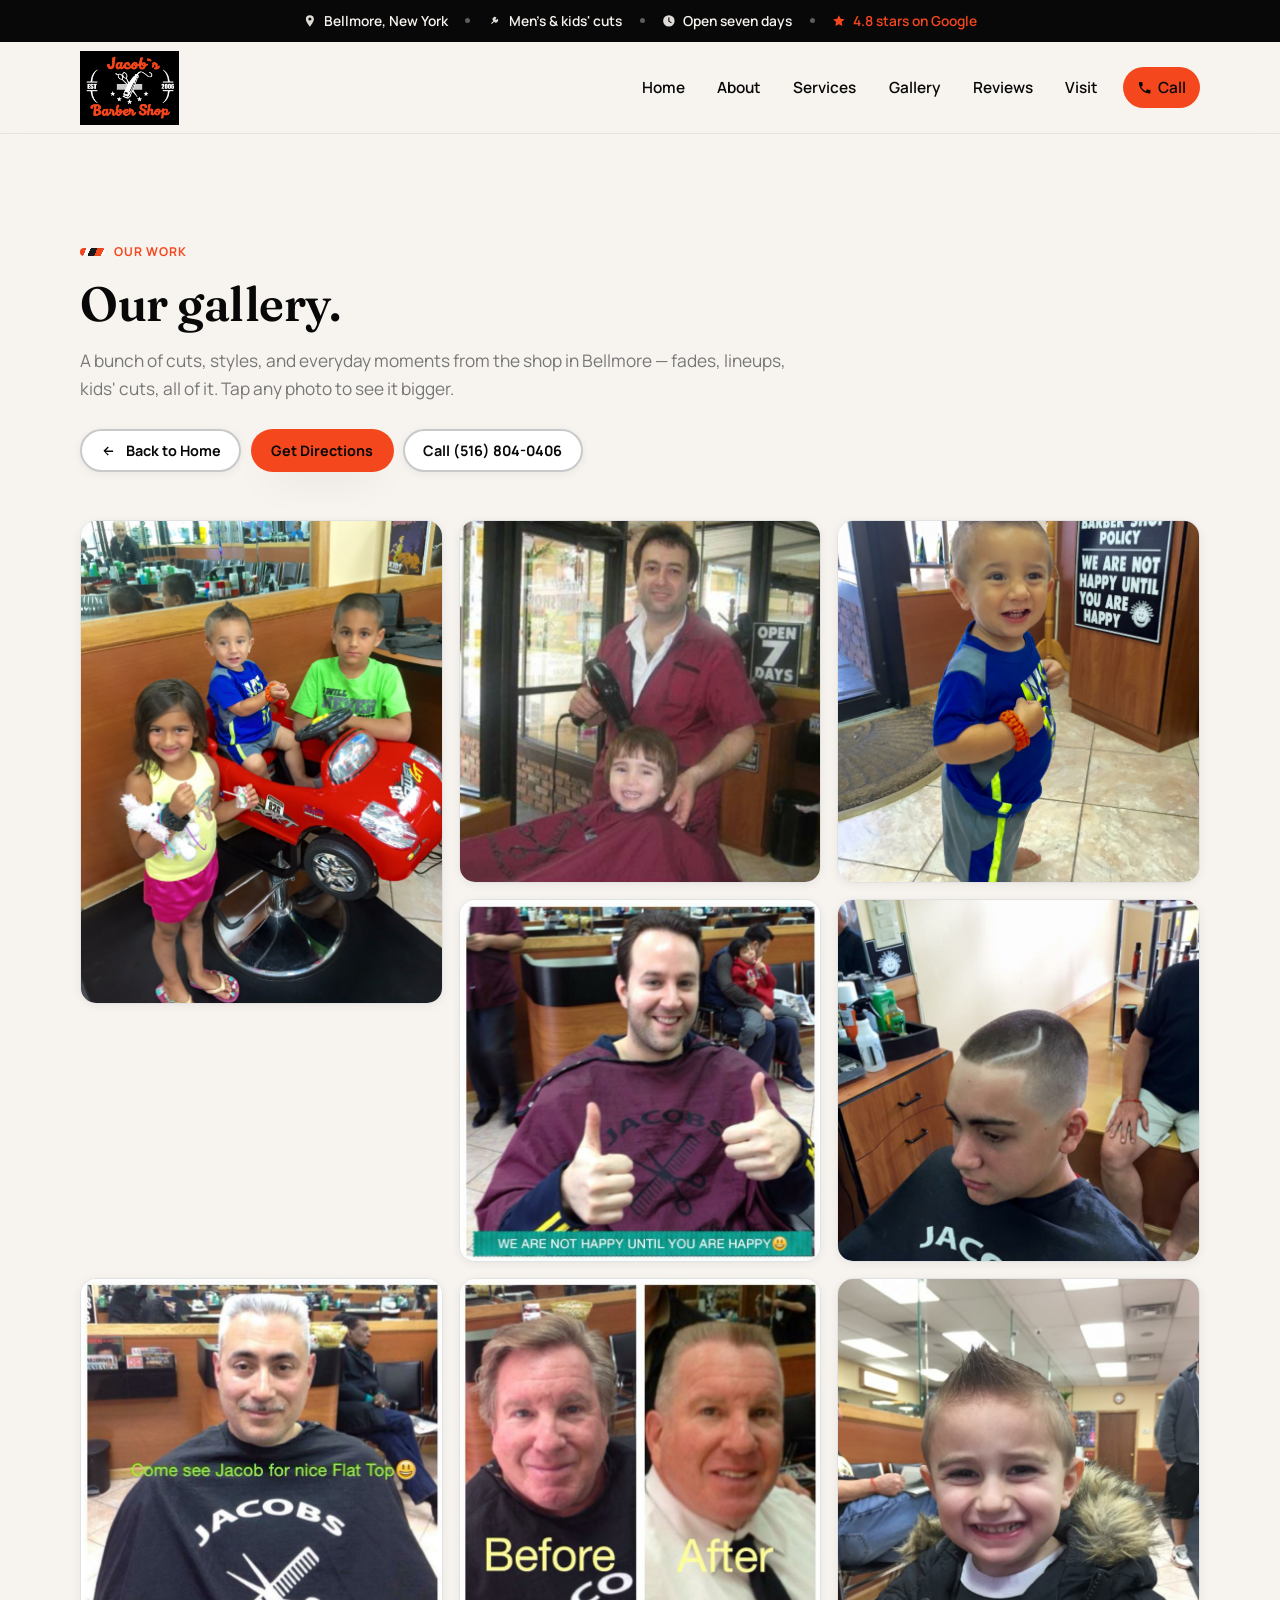
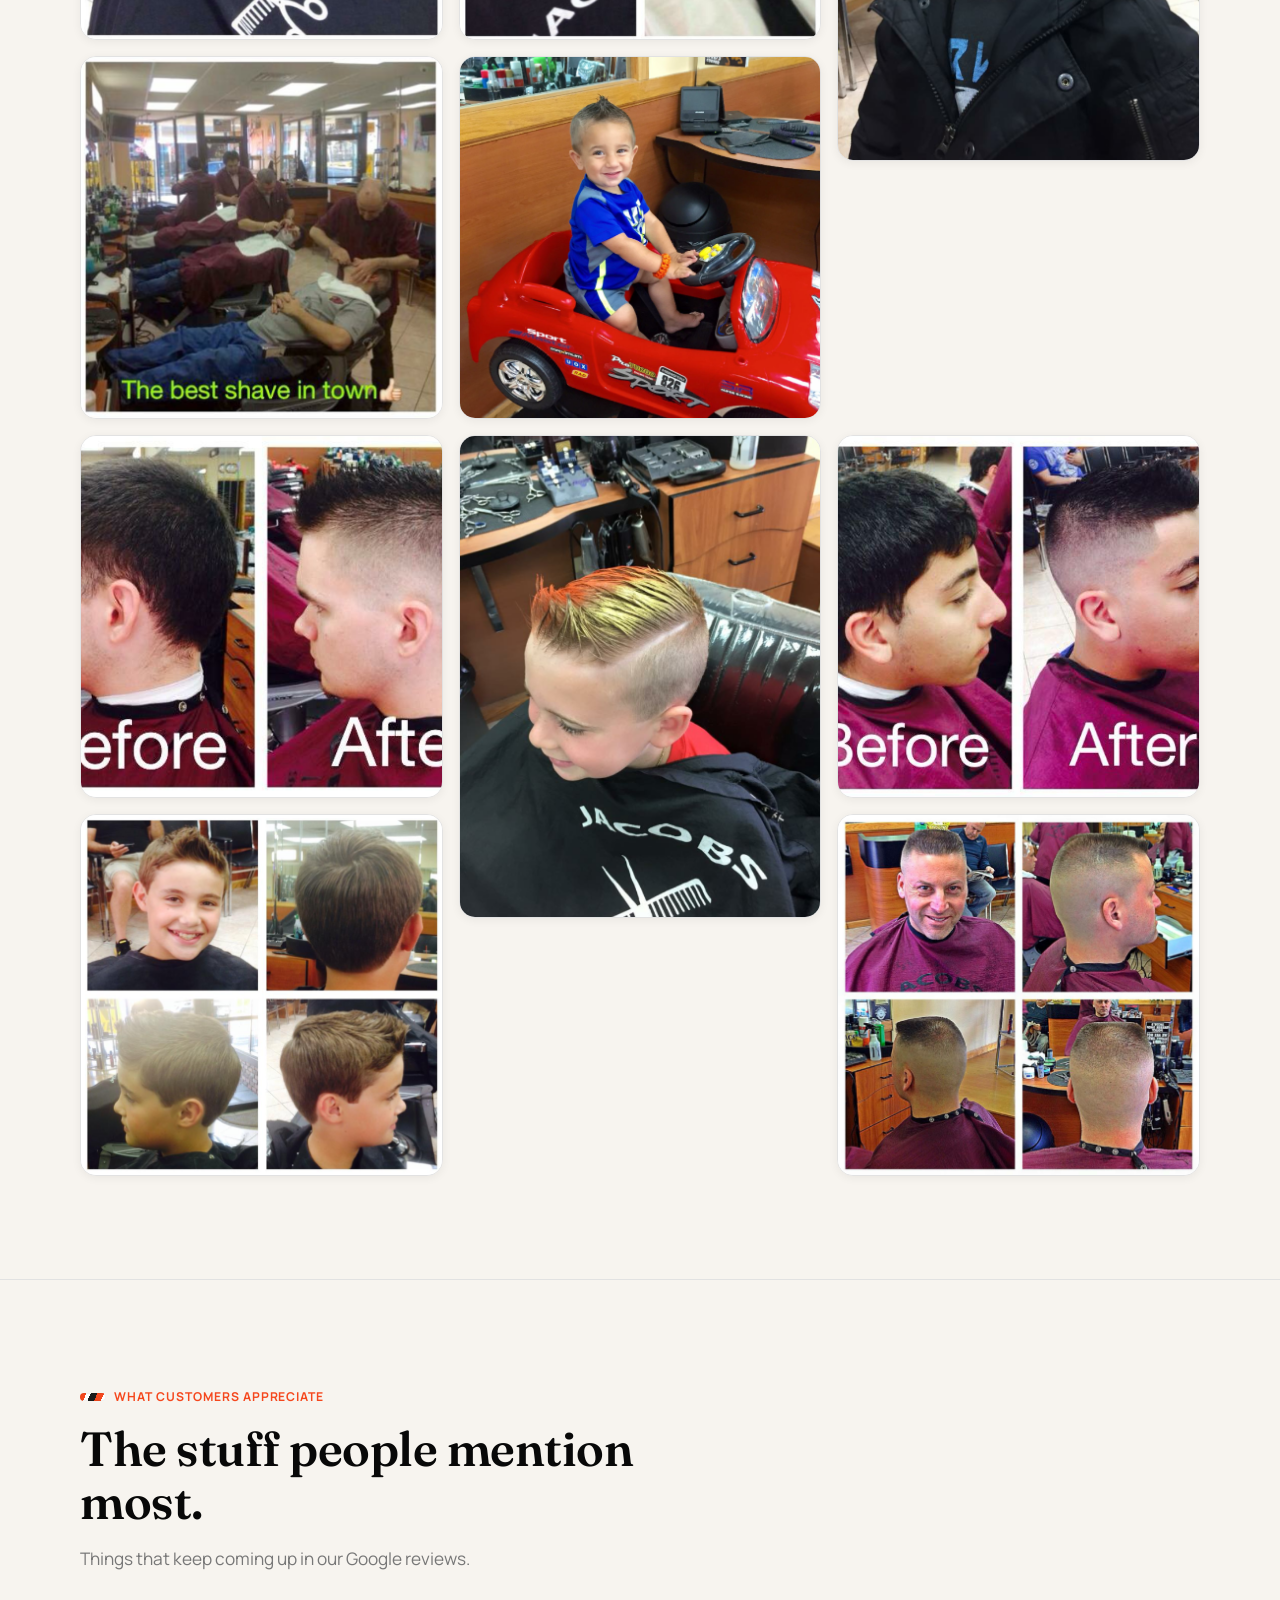
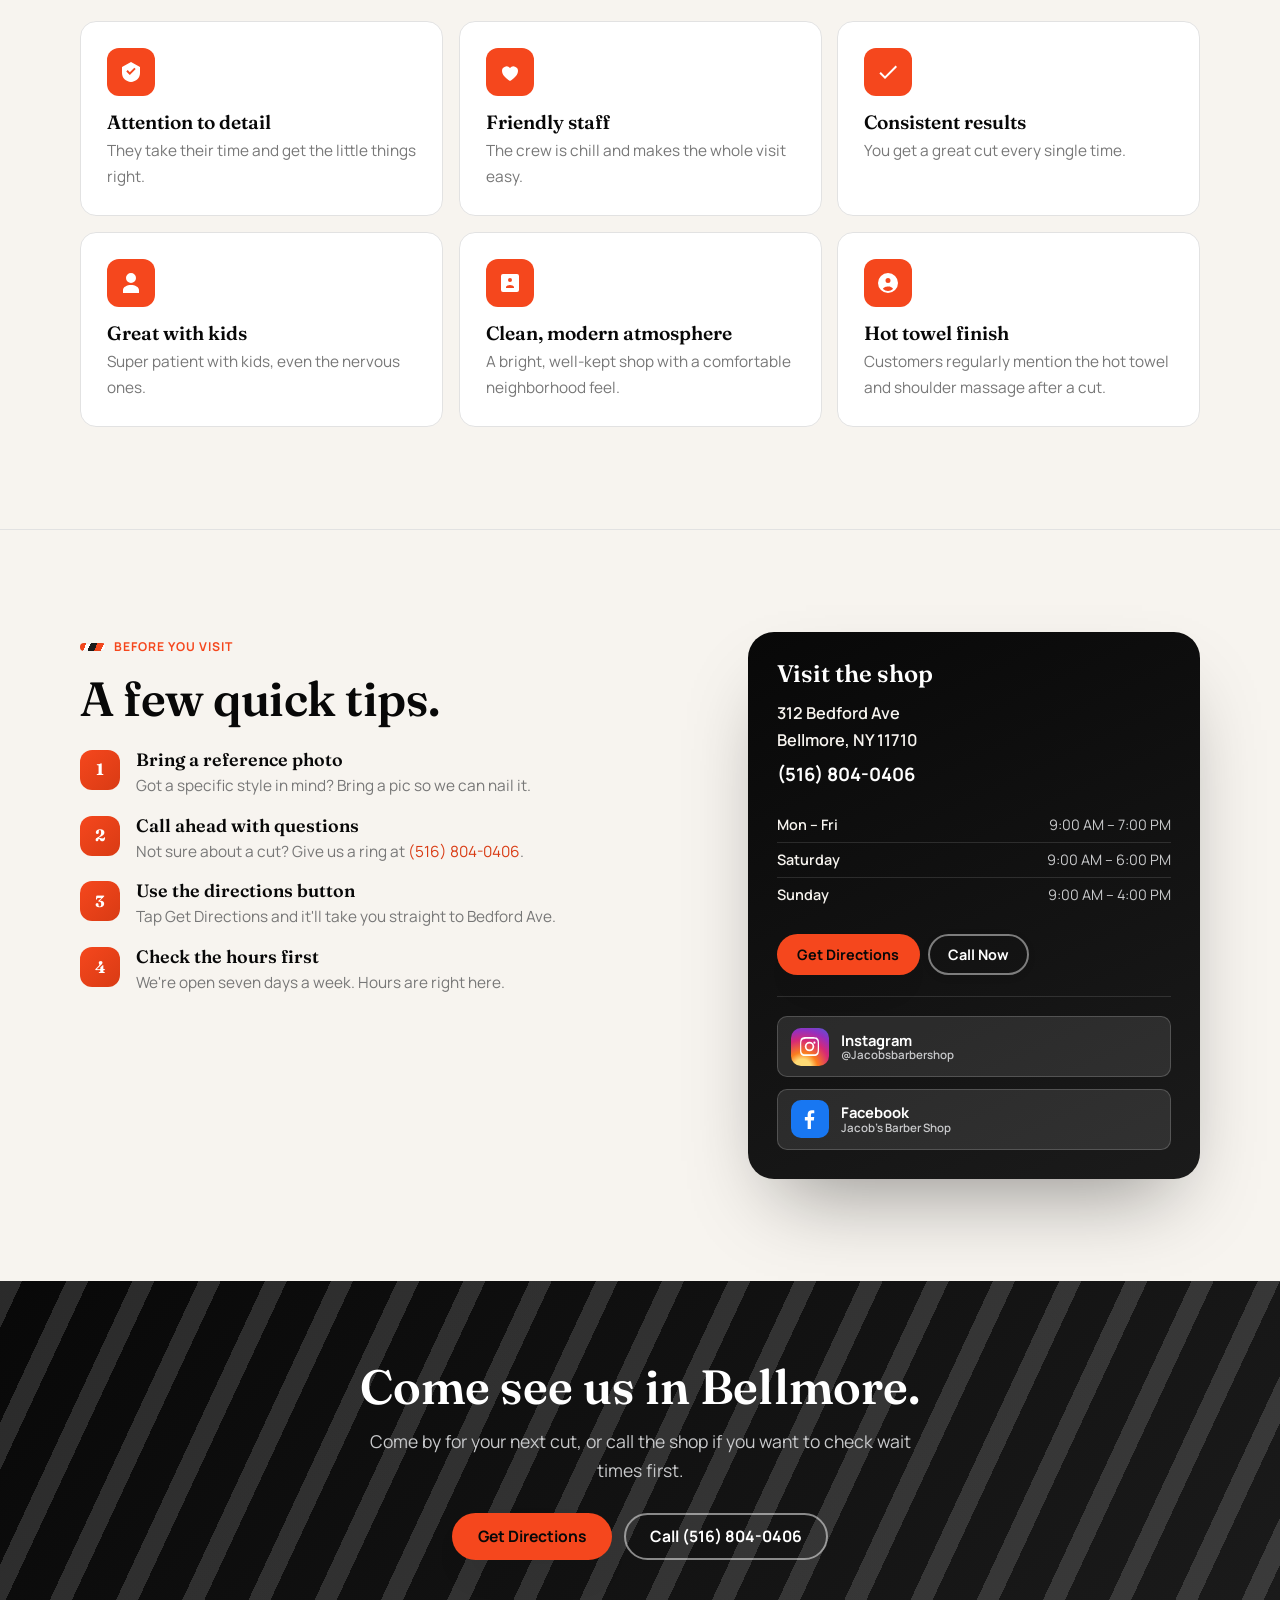
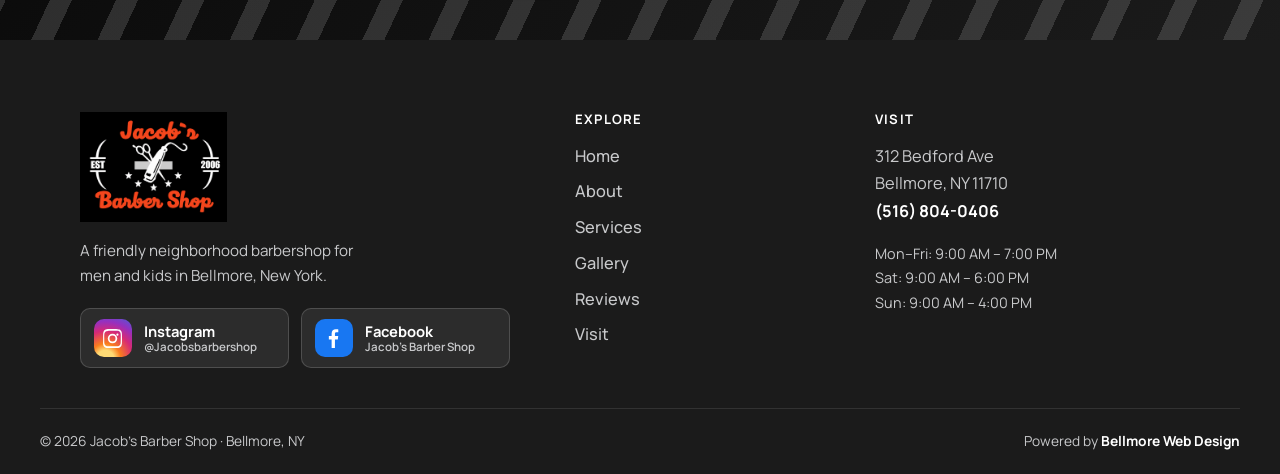
==== commit d2c8a12d: "Merge pull request #10 from Bellmorewebdesign/claude/elegant-barber-shop-site-e4vk1v Move hero logo " ====
--- a/gallery.html
+++ b/gallery.html
@@ -3,26 +3,26 @@
 <head>
   <meta charset="UTF-8" />
   <meta name="viewport" content="width=device-width, initial-scale=1.0" />
-  <meta name="theme-color" content="#14285a" />
-
-  <title>Haircut Gallery | Elegant Barber Shop in Bellmore, NY</title>
-  <meta name="description" content="Browse the Elegant Barber Shop gallery — examples of men's cuts, kids' haircuts, fades, designs and moments from our Bellmore, NY shop. Walk-ins welcome on Bedford Ave." />
+  <meta name="theme-color" content="#080808" />
+
+  <title>Haircut Gallery | Jacob's Barber Shop in Bellmore, NY</title>
+  <meta name="description" content="Browse the Jacob's Barber Shop gallery and plan a visit for men's cuts, kids' haircuts, fades and shaves at 312 Bedford Ave in Bellmore, NY." />
 
   <link rel="canonical" href="gallery.html" />
   <meta property="og:type" content="website" />
-  <meta property="og:site_name" content="Elegant Barber Shop" />
-  <meta property="og:title" content="Haircut Gallery | Elegant Barber Shop in Bellmore, NY" />
-  <meta property="og:description" content="Examples of cuts, styles and moments from Elegant Barber Shop in Bellmore, New York." />
-  <meta property="og:image" content="Elegant_logo.png" />
+  <meta property="og:site_name" content="Jacob's Barber Shop" />
+  <meta property="og:title" content="Haircut Gallery | Jacob's Barber Shop in Bellmore, NY" />
+  <meta property="og:description" content="Cuts, styles and moments from Jacob's Barber Shop in Bellmore, New York." />
+  <meta property="og:image" content="jacobs-logo.png" />
   <meta property="og:url" content="gallery.html" />
   <meta name="twitter:card" content="summary_large_image" />
-  <meta name="twitter:title" content="Haircut Gallery | Elegant Barber Shop" />
-  <meta name="twitter:description" content="Examples of cuts, styles and moments from Elegant Barber Shop in Bellmore, New York." />
-  <meta name="twitter:image" content="Elegant_logo.png" />
-
-  <link rel="icon" type="image/png" href="favicon_elegant.png" />
-  <link rel="shortcut icon" type="image/png" href="favicon_elegant.png" />
-  <link rel="apple-touch-icon" href="favicon_elegant.png" />
+  <meta name="twitter:title" content="Haircut Gallery | Jacob's Barber Shop" />
+  <meta name="twitter:description" content="Cuts, styles and moments from Jacob's Barber Shop in Bellmore, New York." />
+  <meta name="twitter:image" content="jacobs-logo.png" />
+
+  <link rel="icon" type="image/png" href="jacobs-favicon.png" />
+  <link rel="shortcut icon" type="image/png" href="jacobs-favicon.png" />
+  <link rel="apple-touch-icon" href="jacobs-favicon.png" />
 
   <link rel="preconnect" href="https://fonts.googleapis.com" />
   <link rel="preconnect" href="https://fonts.gstatic.com" crossorigin />
@@ -34,13 +34,13 @@
   {
     "@context": "https://schema.org",
     "@type": "BarberShop",
-    "name": "Elegant Barber Shop",
-    "image": "Elegant_logo.png",
+    "name": "Jacob's Barber Shop",
+    "image": "jacobs-logo.png",
     "url": "gallery.html",
-    "telephone": "+15166798909",
+    "telephone": "+15168040406",
     "address": {
       "@type": "PostalAddress",
-      "streetAddress": "210 Bedford Ave",
+      "streetAddress": "312 Bedford Ave",
       "addressLocality": "Bellmore",
       "addressRegion": "NY",
       "postalCode": "11710",
@@ -48,13 +48,22 @@
     },
     "aggregateRating": {
       "@type": "AggregateRating",
-      "ratingValue": "4.9",
-      "reviewCount": "135",
+      "ratingValue": "4.8",
+      "reviewCount": "116",
       "bestRating": "5"
     },
+    "openingHoursSpecification": [
+      { "@type": "OpeningHoursSpecification", "dayOfWeek": ["Monday","Tuesday","Wednesday","Thursday","Friday"], "opens": "09:00", "closes": "19:00" },
+      { "@type": "OpeningHoursSpecification", "dayOfWeek": "Saturday", "opens": "09:00", "closes": "18:00" },
+      { "@type": "OpeningHoursSpecification", "dayOfWeek": "Sunday", "opens": "09:00", "closes": "16:00" }
+    ],
+    "amenityFeature": [
+      { "@type": "LocationFeatureSpecification", "name": "Wheelchair accessible entrance", "value": true },
+      { "@type": "LocationFeatureSpecification", "name": "Wheelchair accessible parking lot", "value": true }
+    ],
     "sameAs": [
-      "https://www.instagram.com/elegantbarbershopbellmore/",
-      "https://www.tiktok.com/@ElegantBarbershop1"
+      "https://www.instagram.com/jacobsbarbershop/",
+      "https://www.facebook.com/profile.php?id=100066643489725"
     ]
   }
   </script>
@@ -71,15 +80,15 @@
       <span class="infobar__sep" aria-hidden="true"></span>
       <span class="infobar__item"><svg class="ico" aria-hidden="true" viewBox="0 0 24 24"><path d="M12 2a10 10 0 1 0 10 10A10 10 0 0 0 12 2Zm1 10.4 4 2.3-.8 1.4L11 13V6h2Z"/></svg>Open seven days</span>
       <span class="infobar__sep" aria-hidden="true"></span>
-      <span class="infobar__item infobar__item--star"><svg class="ico" aria-hidden="true" viewBox="0 0 24 24"><path d="m12 2 3 6.3 6.9.9-5 4.8 1.2 6.9L12 17.7 5.9 20.9 7.1 14l-5-4.8 6.9-.9Z"/></svg>4.9 stars on Google</span>
+      <span class="infobar__item infobar__item--star"><svg class="ico" aria-hidden="true" viewBox="0 0 24 24"><path d="m12 2 3 6.3 6.9.9-5 4.8 1.2 6.9L12 17.7 5.9 20.9 7.1 14l-5-4.8 6.9-.9Z"/></svg>4.8 stars on Google</span>
     </div>
   </div>
 
   <!-- ================= HEADER / NAV ================= -->
   <header class="site-header" id="top">
     <div class="wrap header__inner">
-      <a class="brand" href="index.html" aria-label="Elegant Barber Shop home">
-        <img src="Elegant_logo.png" alt="Elegant Barber Shop logo" class="brand__logo" width="180" height="58" />
+      <a class="brand" href="index.html" aria-label="Jacob's Barber Shop home">
+        <img src="jacobs-logo.png" alt="Jacob's Barber Shop logo" class="brand__logo" width="180" height="58" />
       </a>
 
       <nav class="nav" aria-label="Primary">
@@ -94,7 +103,7 @@
           <li><a href="gallery.html" class="nav__link" aria-current="page">Gallery</a></li>
           <li><a href="index.html#reviews" class="nav__link">Reviews</a></li>
           <li><a href="index.html#visit" class="nav__link">Visit</a></li>
-          <li><a href="tel:+15166798909" class="nav__link nav__link--call">
+          <li><a href="tel:+15168040406" class="nav__link nav__link--call">
             <svg class="ico" aria-hidden="true" viewBox="0 0 24 24"><path d="M6.6 10.8a15.5 15.5 0 0 0 6.6 6.6l2.2-2.2a1 1 0 0 1 1-.24 11.4 11.4 0 0 0 3.6.58 1 1 0 0 1 1 1V20a1 1 0 0 1-1 1A17 17 0 0 1 3 4a1 1 0 0 1 1-1h3.5a1 1 0 0 1 1 1 11.4 11.4 0 0 0 .58 3.6 1 1 0 0 1-.24 1Z"/></svg>
             Call
           </a></li>
@@ -117,8 +126,8 @@
               <svg class="ico" aria-hidden="true" viewBox="0 0 24 24"><path d="M19 11H8.4l4.3-4.3L11.3 5 5 11.3 11.3 18l1.4-1.4L8.4 13H19Z"/></svg>
               Back to Home
             </a>
-            <a class="btn btn--primary btn--sm" href="https://www.google.com/maps/dir/?api=1&amp;destination=210+Bedford+Ave%2C+Bellmore%2C+NY+11710" target="_blank" rel="noopener noreferrer">Get Directions</a>
-            <a class="btn btn--ghost btn--sm" href="tel:+15166798909">Call (516) 679-8909</a>
+            <a class="btn btn--primary btn--sm" href="https://www.google.com/maps/dir/?api=1&amp;destination=312+Bedford+Ave%2C+Bellmore%2C+NY+11710" target="_blank" rel="noopener noreferrer">Get Directions</a>
+            <a class="btn btn--ghost btn--sm" href="tel:+15168040406">Call (516) 804-0406</a>
           </div>
         </div>
       </div>
@@ -164,13 +173,13 @@
           </li>
           <li class="appreciate__card reveal">
             <span class="appreciate__ico" aria-hidden="true"><svg viewBox="0 0 24 24"><path d="M19 3H5a2 2 0 0 0-2 2v14a2 2 0 0 0 2 2h14a2 2 0 0 0 2-2V5a2 2 0 0 0-2-2Zm-7 4a2 2 0 1 1-2 2 2 2 0 0 1 2-2Zm4 10H8v-1c0-1.3 2.7-2 4-2s4 .7 4 2Z"/></svg></span>
-            <h3>Clean environment</h3>
-            <p>The shop's clean and comfortable to sit in.</p>
+            <h3>Clean, modern atmosphere</h3>
+            <p>A bright, well-kept shop with a comfortable neighborhood feel.</p>
           </li>
           <li class="appreciate__card reveal">
             <span class="appreciate__ico" aria-hidden="true"><svg viewBox="0 0 24 24"><path d="M12 2a10 10 0 1 0 10 10A10 10 0 0 0 12 2Zm0 5a2.5 2.5 0 1 1 0 5 2.5 2.5 0 0 1 0-5Zm0 13a7.2 7.2 0 0 1-5-2c.1-1.7 3.3-2.6 5-2.6s4.9.9 5 2.6a7.2 7.2 0 0 1-5 2Z"/></svg></span>
-            <h3>Welcoming atmosphere</h3>
-            <p>A relaxed, local feel for the whole family.</p>
+            <h3>Hot towel finish</h3>
+            <p>Customers regularly mention the hot towel and shoulder massage after a cut.</p>
           </li>
         </ul>
       </div>
@@ -189,7 +198,7 @@
             </li>
             <li>
               <span class="before__num">2</span>
-              <div><h3>Call ahead with questions</h3><p>Not sure about a cut? Give us a ring at <a href="tel:+15166798909">(516)&nbsp;679-8909</a>.</p></div>
+              <div><h3>Call ahead with questions</h3><p>Not sure about a cut? Give us a ring at <a href="tel:+15168040406">(516)&nbsp;804-0406</a>.</p></div>
             </li>
             <li>
               <span class="before__num">3</span>
@@ -204,30 +213,29 @@
 
         <aside class="visit-card reveal" aria-label="Visit information">
           <h2 class="visit-card__title">Visit the shop</h2>
-          <p class="visit-card__addr">210 Bedford Ave<br>Bellmore, NY 11710</p>
-          <p class="visit-card__phone"><a href="tel:+15166798909">(516) 679-8909</a></p>
+          <p class="visit-card__addr">312 Bedford Ave<br>Bellmore, NY 11710</p>
+          <p class="visit-card__phone"><a href="tel:+15168040406">(516) 804-0406</a></p>
 
           <table class="hours visit-card__hours">
             <tbody>
-              <tr><th scope="row">Mon – Fri</th><td>8:30 AM – 7:00 PM</td></tr>
-              <tr><th scope="row">Saturday</th><td>8:00 AM – 6:00 PM</td></tr>
-              <tr><th scope="row">Sunday</th><td>9:00 AM – 5:00 PM</td></tr>
+              <tr><th scope="row">Mon – Fri</th><td>9:00 AM – 7:00 PM</td></tr>
+              <tr><th scope="row">Saturday</th><td>9:00 AM – 6:00 PM</td></tr>
+              <tr><th scope="row">Sunday</th><td>9:00 AM – 4:00 PM</td></tr>
             </tbody>
           </table>
 
           <div class="visit-card__actions">
-            <a class="btn btn--primary btn--sm" href="https://www.google.com/maps/dir/?api=1&amp;destination=210+Bedford+Ave%2C+Bellmore%2C+NY+11710" target="_blank" rel="noopener noreferrer">Get Directions</a>
-            <a class="btn btn--ghost btn--sm" href="tel:+15166798909">Call Now</a>
+            <a class="btn btn--primary btn--sm" href="https://www.google.com/maps/dir/?api=1&amp;destination=312+Bedford+Ave%2C+Bellmore%2C+NY+11710" target="_blank" rel="noopener noreferrer">Get Directions</a>
+            <a class="btn btn--ghost btn--sm" href="tel:+15168040406">Call Now</a>
           </div>
-
-          <div class="visit-card__social">
-            <a href="https://www.instagram.com/elegantbarbershopbellmore/" target="_blank" rel="noopener noreferrer">
-              <svg class="ico" aria-hidden="true" viewBox="0 0 24 24"><path d="M12 2.2c3.2 0 3.6 0 4.9.07 1.2.06 1.8.25 2.2.42.6.22 1 .48 1.4.9.43.42.7.82.9 1.4.18.42.37 1.05.43 2.25.06 1.28.07 1.66.07 4.88s0 3.6-.07 4.88c-.06 1.2-.25 1.83-.42 2.25-.22.56-.48.97-.9 1.4-.42.42-.83.68-1.4.9-.42.17-1.05.36-2.25.42-1.28.06-1.66.07-4.88.07s-3.6 0-4.88-.07c-1.2-.06-1.83-.25-2.25-.42a3.9 3.9 0 0 1-1.4-.9 3.9 3.9 0 0 1-.9-1.4c-.17-.42-.36-1.05-.42-2.25C2.21 15.6 2.2 15.22 2.2 12s0-3.6.07-4.88c.06-1.2.25-1.83.42-2.25.22-.57.48-.98.9-1.4.42-.42.83-.68 1.4-.9.42-.17 1.05-.36 2.25-.42C8.4 2.21 8.78 2.2 12 2.2Zm0 4.86A4.94 4.94 0 1 1 12 17a4.94 4.94 0 0 1 0-9.94Zm0 1.8a3.14 3.14 0 1 0 0 6.28 3.14 3.14 0 0 0 0-6.28Zm5.13-2.02a1.15 1.15 0 1 1 0 2.3 1.15 1.15 0 0 1 0-2.3Z"/></svg>
-              <span>@elegantbarbershopbellmore</span>
+          <div class="social-links" aria-label="Jacob's Barber Shop social media">
+            <a class="social-link social-link--instagram" href="https://www.instagram.com/jacobsbarbershop/" target="_blank" rel="noopener noreferrer" aria-label="Follow Jacob's Barber Shop on Instagram at @Jacobsbarbershop">
+              <span class="social-link__icon" aria-hidden="true"><svg viewBox="0 0 24 24"><path d="M12 2.2c3.2 0 3.6 0 4.9.07 1.2.06 1.8.25 2.2.42.6.22 1 .48 1.4.9.43.42.7.82.9 1.4.18.42.37 1.05.43 2.25.06 1.28.07 1.66.07 4.88s0 3.6-.07 4.88c-.06 1.2-.25 1.83-.42 2.25-.22.56-.48.97-.9 1.4-.42.42-.83.68-1.4.9-.42.17-1.05.36-2.25.42-1.28.06-1.66.07-4.88.07s-3.6 0-4.88-.07c-1.2-.06-1.83-.25-2.25-.42a3.9 3.9 0 0 1-1.4-.9 3.9 3.9 0 0 1-.9-1.4c-.17-.42-.36-1.05-.42-2.25C2.21 15.6 2.2 15.22 2.2 12s0-3.6.07-4.88c.06-1.2.25-1.83.42-2.25.22-.57.48-.98.9-1.4.42-.42.83-.68 1.4-.9.42-.17 1.05-.36 2.25-.42C8.4 2.21 8.78 2.2 12 2.2Zm0 1.8c-3.16 0-3.5.01-4.75.07-.9.04-1.4.2-1.72.32-.43.17-.74.37-1.06.7-.32.31-.52.62-.69 1.05-.13.32-.28.82-.32 1.72C3.4 8.9 3.4 9.24 3.4 12s0 3.1.06 4.35c.04.9.2 1.4.32 1.72.17.43.37.74.7 1.06.31.32.62.52 1.05.69.32.13.82.28 1.72.32 1.25.06 1.6.07 4.75.07s3.5-.01 4.75-.07c.9-.04 1.4-.2 1.72-.32.43-.17.74-.37 1.06-.7.32-.31.52-.62.69-1.05.13-.32.28-.82.32-1.72.06-1.25.07-1.6.07-4.35s0-3.1-.06-4.35c-.04-.9-.2-1.4-.32-1.72a2.8 2.8 0 0 0-.7-1.06 2.8 2.8 0 0 0-1.05-.69c-.32-.13-.82-.28-1.72-.32C15.5 4.01 15.16 4 12 4Zm0 3.06A4.94 4.94 0 1 1 12 17a4.94 4.94 0 0 1 0-9.88Zm0 1.8a3.14 3.14 0 1 0 0 6.28 3.14 3.14 0 0 0 0-6.28Zm5.13-2.02a1.15 1.15 0 1 1 0 2.3 1.15 1.15 0 0 1 0-2.3Z"/></svg></span>
+              <span class="social-link__text"><strong>Instagram</strong><small>@Jacobsbarbershop</small></span>
             </a>
-            <a href="https://www.tiktok.com/@ElegantBarbershop1" target="_blank" rel="noopener noreferrer">
-              <svg class="ico" aria-hidden="true" viewBox="0 0 24 24"><path d="M16.5 3c.3 2.2 1.6 3.9 3.8 4.2v2.5c-1.3.1-2.5-.3-3.8-1v5.9c0 3.6-2.6 6.4-6.1 6.4A6 6 0 0 1 4.4 15c0-3.4 3.1-6 6.6-5.4v2.7a3 3 0 0 0-1.1-.2 2.9 2.9 0 0 0-2.9 3 3 3 0 0 0 3 3c1.7 0 2.9-1.3 2.9-3.1V3Z"/></svg>
-              <span>@ElegantBarbershop1</span>
+            <a class="social-link social-link--facebook" href="https://www.facebook.com/profile.php?id=100066643489725" target="_blank" rel="noopener noreferrer" aria-label="Visit Jacob's Barber Shop on Facebook">
+              <span class="social-link__icon" aria-hidden="true"><svg viewBox="0 0 24 24"><path d="M13.5 22v-9h3l.45-3.5H13.5V7.3c0-1 .28-1.7 1.75-1.7H17V2.5c-.3-.04-1.35-.12-2.6-.12-2.57 0-4.35 1.57-4.35 4.47V9.5H7.15V13h2.9v9h3.45Z"/></svg></span>
+              <span class="social-link__text"><strong>Facebook</strong><small>Jacob's Barber Shop</small></span>
             </a>
           </div>
         </aside>
@@ -239,10 +247,10 @@
       <span class="cta__pole" aria-hidden="true"></span>
       <div class="wrap cta__inner reveal">
         <h2 id="g-cta-title" class="cta__title">Come see us in Bellmore.</h2>
-        <p class="cta__text">Come stop by for your next cut, or call ahead if you want. Walk-ins are always welcome.</p>
+        <p class="cta__text">Come by for your next cut, or call the shop if you want to check wait times first.</p>
         <div class="cta__actions">
-          <a class="btn btn--primary" href="https://www.google.com/maps/dir/?api=1&amp;destination=210+Bedford+Ave%2C+Bellmore%2C+NY+11710" target="_blank" rel="noopener noreferrer">Get Directions</a>
-          <a class="btn btn--ghost btn--on-dark" href="tel:+15166798909">Call (516) 679-8909</a>
+          <a class="btn btn--primary" href="https://www.google.com/maps/dir/?api=1&amp;destination=312+Bedford+Ave%2C+Bellmore%2C+NY+11710" target="_blank" rel="noopener noreferrer">Get Directions</a>
+          <a class="btn btn--ghost btn--on-dark" href="tel:+15168040406">Call (516) 804-0406</a>
         </div>
       </div>
     </section>
@@ -252,14 +260,16 @@
   <footer class="site-footer">
     <div class="wrap footer__grid">
       <div class="footer__brand">
-        <img src="Elegant_logo.png" alt="Elegant Barber Shop logo" class="footer__logo" width="200" height="64" loading="lazy" />
-        <p class="footer__tag">A family barbershop for men and kids in Bellmore, New York.</p>
-        <div class="footer__social">
-          <a href="https://www.instagram.com/elegantbarbershopbellmore/" target="_blank" rel="noopener noreferrer" aria-label="Instagram">
-            <svg class="ico" aria-hidden="true" viewBox="0 0 24 24"><path d="M12 2.2c3.2 0 3.6 0 4.9.07 1.2.06 1.8.25 2.2.42.6.22 1 .48 1.4.9.43.42.7.82.9 1.4.18.42.37 1.05.43 2.25.06 1.28.07 1.66.07 4.88s0 3.6-.07 4.88c-.06 1.2-.25 1.83-.42 2.25-.22.56-.48.97-.9 1.4-.42.42-.83.68-1.4.9-.42.17-1.05.36-2.25.42-1.28.06-1.66.07-4.88.07s-3.6 0-4.88-.07c-1.2-.06-1.83-.25-2.25-.42a3.9 3.9 0 0 1-1.4-.9 3.9 3.9 0 0 1-.9-1.4c-.17-.42-.36-1.05-.42-2.25C2.21 15.6 2.2 15.22 2.2 12s0-3.6.07-4.88c.06-1.2.25-1.83.42-2.25.22-.57.48-.98.9-1.4.42-.42.83-.68 1.4-.9.42-.17 1.05-.36 2.25-.42C8.4 2.21 8.78 2.2 12 2.2Zm0 4.86A4.94 4.94 0 1 1 12 17a4.94 4.94 0 0 1 0-9.94Zm0 1.8a3.14 3.14 0 1 0 0 6.28 3.14 3.14 0 0 0 0-6.28Zm5.13-2.02a1.15 1.15 0 1 1 0 2.3 1.15 1.15 0 0 1 0-2.3Z"/></svg>
+        <img src="jacobs-logo.png" alt="Jacob's Barber Shop logo" class="footer__logo" width="200" height="64" loading="lazy" />
+        <p class="footer__tag">A friendly neighborhood barbershop for men and kids in Bellmore, New York.</p>
+        <div class="social-links" aria-label="Jacob's Barber Shop social media">
+          <a class="social-link social-link--instagram" href="https://www.instagram.com/jacobsbarbershop/" target="_blank" rel="noopener noreferrer" aria-label="Follow Jacob's Barber Shop on Instagram at @Jacobsbarbershop">
+            <span class="social-link__icon" aria-hidden="true"><svg viewBox="0 0 24 24"><path d="M12 2.2c3.2 0 3.6 0 4.9.07 1.2.06 1.8.25 2.2.42.6.22 1 .48 1.4.9.43.42.7.82.9 1.4.18.42.37 1.05.43 2.25.06 1.28.07 1.66.07 4.88s0 3.6-.07 4.88c-.06 1.2-.25 1.83-.42 2.25-.22.56-.48.97-.9 1.4-.42.42-.83.68-1.4.9-.42.17-1.05.36-2.25.42-1.28.06-1.66.07-4.88.07s-3.6 0-4.88-.07c-1.2-.06-1.83-.25-2.25-.42a3.9 3.9 0 0 1-1.4-.9 3.9 3.9 0 0 1-.9-1.4c-.17-.42-.36-1.05-.42-2.25C2.21 15.6 2.2 15.22 2.2 12s0-3.6.07-4.88c.06-1.2.25-1.83.42-2.25.22-.57.48-.98.9-1.4.42-.42.83-.68 1.4-.9.42-.17 1.05-.36 2.25-.42C8.4 2.21 8.78 2.2 12 2.2Zm0 1.8c-3.16 0-3.5.01-4.75.07-.9.04-1.4.2-1.72.32-.43.17-.74.37-1.06.7-.32.31-.52.62-.69 1.05-.13.32-.28.82-.32 1.72C3.4 8.9 3.4 9.24 3.4 12s0 3.1.06 4.35c.04.9.2 1.4.32 1.72.17.43.37.74.7 1.06.31.32.62.52 1.05.69.32.13.82.28 1.72.32 1.25.06 1.6.07 4.75.07s3.5-.01 4.75-.07c.9-.04 1.4-.2 1.72-.32.43-.17.74-.37 1.06-.7.32-.31.52-.62.69-1.05.13-.32.28-.82.32-1.72.06-1.25.07-1.6.07-4.35s0-3.1-.06-4.35c-.04-.9-.2-1.4-.32-1.72a2.8 2.8 0 0 0-.7-1.06 2.8 2.8 0 0 0-1.05-.69c-.32-.13-.82-.28-1.72-.32C15.5 4.01 15.16 4 12 4Zm0 3.06A4.94 4.94 0 1 1 12 17a4.94 4.94 0 0 1 0-9.88Zm0 1.8a3.14 3.14 0 1 0 0 6.28 3.14 3.14 0 0 0 0-6.28Zm5.13-2.02a1.15 1.15 0 1 1 0 2.3 1.15 1.15 0 0 1 0-2.3Z"/></svg></span>
+            <span class="social-link__text"><strong>Instagram</strong><small>@Jacobsbarbershop</small></span>
           </a>
-          <a href="https://www.tiktok.com/@ElegantBarbershop1" target="_blank" rel="noopener noreferrer" aria-label="TikTok">
-            <svg class="ico" aria-hidden="true" viewBox="0 0 24 24"><path d="M16.5 3c.3 2.2 1.6 3.9 3.8 4.2v2.5c-1.3.1-2.5-.3-3.8-1v5.9c0 3.6-2.6 6.4-6.1 6.4A6 6 0 0 1 4.4 15c0-3.4 3.1-6 6.6-5.4v2.7a3 3 0 0 0-1.1-.2 2.9 2.9 0 0 0-2.9 3 3 3 0 0 0 3 3c1.7 0 2.9-1.3 2.9-3.1V3Z"/></svg>
+          <a class="social-link social-link--facebook" href="https://www.facebook.com/profile.php?id=100066643489725" target="_blank" rel="noopener noreferrer" aria-label="Visit Jacob's Barber Shop on Facebook">
+            <span class="social-link__icon" aria-hidden="true"><svg viewBox="0 0 24 24"><path d="M13.5 22v-9h3l.45-3.5H13.5V7.3c0-1 .28-1.7 1.75-1.7H17V2.5c-.3-.04-1.35-.12-2.6-.12-2.57 0-4.35 1.57-4.35 4.47V9.5H7.15V13h2.9v9h3.45Z"/></svg></span>
+            <span class="social-link__text"><strong>Facebook</strong><small>Jacob's Barber Shop</small></span>
           </a>
         </div>
       </div>
@@ -279,16 +289,16 @@
       <div class="footer__col">
         <h3 class="footer__heading">Visit</h3>
         <address class="footer__contact">
-          210 Bedford Ave<br>
+          312 Bedford Ave<br>
           Bellmore, NY 11710<br>
-          <a href="tel:+15166798909">(516) 679-8909</a>
+          <a href="tel:+15168040406">(516) 804-0406</a>
         </address>
-        <p class="footer__hours">Mon–Fri: 8:30 AM – 7:00 PM<br>Sat: 8:00 AM – 6:00 PM<br>Sun: 9:00 AM – 5:00 PM</p>
+        <p class="footer__hours">Mon–Fri: 9:00 AM – 7:00 PM<br>Sat: 9:00 AM – 6:00 PM<br>Sun: 9:00 AM – 4:00 PM</p>
       </div>
     </div>
 
     <div class="wrap footer__bottom">
-      <p>&copy; <span id="year">2026</span> Elegant Barber Shop · Bellmore, NY</p>
+      <p>&copy; <span id="year">2026</span> Jacob's Barber Shop · Bellmore, NY</p>
       <p class="footer__credit">Powered by <a href="https://bellmorewebdesign.com" target="_blank" rel="noopener noreferrer">Bellmore Web Design</a></p>
     </div>
   </footer>
--- a/styles.css
+++ b/styles.css
@@ -1,26 +1,36 @@
 /* =====================================================================
-   Elegant Barber Shop — shared styles (index.html + gallery.html)
-   Palette built from the shop logo: refined royal-navy blue, warm ivory
-   neutrals, chrome/silver, with barber red used only as a small accent.
+   Shared styles (index.html + gallery.html)
+   Palette: warm ivory, white, near-black, charcoal, barber orange,
+   and restrained silver details.
    ===================================================================== */
 
 :root {
-  /* Brand colors from the logo */
-  --navy: #14285a;         /* deep refined royal-navy */
-  --navy-800: #0f1f47;     /* darker navy for panels */
-  --royal: #1f4fb0;        /* royal blue accent */
-  --royal-600: #2a5fd0;    /* brighter royal for hovers */
-  --red: #c8202b;          /* barber red — sparingly */
-  --red-600: #a71a24;
-
-  /* Neutrals */
-  --ivory: #f7f3ec;        /* warm page background */
-  --cream: #fdfbf6;        /* card background */
-  --ink: #182231;          /* main text */
-  --slate: #576073;        /* muted text */
-  --silver: #d6d9e2;       /* chrome/borders */
-  --line: #e8e3d8;         /* hairlines on ivory */
-  --gold: #c9a24a;         /* subtle warm accent (stars) */
+  /* Brand palette */
+  --color-primary: #f5471d;
+  --color-primary-hover: #ff6035;
+  --color-primary-dark: #d93b14;
+  --color-black: #080808;
+  --color-charcoal: #1b1b1b;
+  --color-ivory: #f7f4ef;
+  --color-white: #ffffff;
+  --color-silver: #c8c9cb;
+  --color-muted: #777777;
+  --color-border: #e2e2e2;
+
+  /* Keep the existing component names mapped to the new palette. */
+  --navy: var(--color-black);
+  --navy-800: var(--color-charcoal);
+  --royal: var(--color-primary);
+  --royal-600: var(--color-primary-hover);
+  --red: var(--color-primary);
+  --red-600: var(--color-primary-dark);
+  --ivory: var(--color-ivory);
+  --cream: var(--color-white);
+  --ink: var(--color-black);
+  --slate: var(--color-muted);
+  --silver: var(--color-silver);
+  --line: var(--color-border);
+  --gold: var(--color-primary);
 
   /* Type */
   --font-display: "Fraunces", Georgia, "Times New Roman", serif;
@@ -30,9 +40,9 @@
   --wrap: 1200px;
   --radius: 16px;
   --radius-lg: 26px;
-  --shadow-sm: 0 2px 10px rgba(20, 40, 90, 0.06);
-  --shadow-md: 0 18px 40px -18px rgba(20, 40, 90, 0.28);
-  --shadow-lg: 0 40px 80px -30px rgba(15, 31, 71, 0.45);
+  --shadow-sm: 0 2px 10px rgba(0, 0, 0, 0.06);
+  --shadow-md: 0 18px 40px -18px rgba(0, 0, 0, 0.22);
+  --shadow-lg: 0 40px 80px -30px rgba(0, 0, 0, 0.42);
   --ease: cubic-bezier(0.22, 0.61, 0.36, 1);
 }
 
@@ -53,8 +63,8 @@
 
 img { max-width: 100%; display: block; }
 
-a { color: var(--royal); text-decoration: none; }
-a:hover { color: var(--royal-600); }
+a { color: var(--color-primary-dark); text-decoration: none; }
+a:hover { color: var(--color-primary); }
 
 h1, h2, h3 { font-family: var(--font-display); line-height: 1.1; color: var(--navy); font-weight: 600; }
 
@@ -67,7 +77,7 @@
 
 .skip-link {
   position: absolute; left: 1rem; top: -3rem; z-index: 1200;
-  background: var(--navy); color: #fff; padding: 0.6rem 1rem;
+  background: var(--color-primary); color: #fff; padding: 0.6rem 1rem;
   border-radius: 0 0 10px 10px; font-weight: 700; transition: top 0.2s var(--ease);
 }
 .skip-link:focus { top: 0; color: #fff; }
@@ -93,8 +103,9 @@
   line-height: 1; white-space: nowrap;
 }
 .btn--sm { --btn-pad: 0.7rem 1.15rem; font-size: 0.9rem; }
-.btn--primary { background: var(--navy); color: #fff; box-shadow: var(--shadow-md); }
-.btn--primary:hover { background: var(--royal); color: #fff; transform: translateY(-2px); box-shadow: var(--shadow-lg); }
+.btn--primary { background: var(--color-primary); color: var(--color-black); box-shadow: var(--shadow-md); }
+.btn--primary:hover { background: var(--color-primary-hover); color: var(--color-black); transform: translateY(-2px); box-shadow: var(--shadow-lg); }
+.btn--primary:active { background: var(--color-primary-dark); color: var(--color-black); }
 .btn--ghost { background: #fff; color: var(--navy); border-color: var(--silver); box-shadow: var(--shadow-sm); }
 .btn--ghost:hover { border-color: var(--navy); color: var(--navy); transform: translateY(-2px); }
 .btn--on-dark { background: transparent; color: #fff; border-color: rgba(255,255,255,0.5); box-shadow: none; }
@@ -108,9 +119,9 @@
   margin-bottom: 1rem;
 }
 .eyebrow__dot { width: 26px; height: 8px; border-radius: 999px;
-  background: repeating-linear-gradient(115deg, var(--red) 0 6px, #fff 6px 10px, var(--royal) 10px 16px);
+  background: repeating-linear-gradient(115deg, var(--color-primary) 0 6px, #fff 6px 10px, var(--color-charcoal) 10px 16px);
   box-shadow: inset 0 0 0 1px rgba(0,0,0,0.06); }
-.eyebrow--light { color: #ffd7db; }
+.eyebrow--light { color: var(--color-primary-hover); }
 
 .section { padding: clamp(3.5rem, 8vw, 6.5rem) 0; }
 .section__title { font-size: clamp(1.9rem, 4.5vw, 3rem); margin: 0 0 1rem; letter-spacing: -0.01em; }
@@ -121,24 +132,24 @@
 .offer-note { display: inline-flex; align-items: center; gap: 0.5rem; margin: 1.1rem 0 0;
   background: var(--navy); color: #fff; font-weight: 700; font-size: 0.95rem;
   padding: 0.5rem 1rem; border-radius: 999px; box-shadow: var(--shadow-sm); }
-.offer-note .ico { fill: #ffd166; }
+.offer-note .ico { fill: var(--color-primary); }
 
 /* ---------- Info bar ---------- */
-.infobar { background: var(--navy); color: #eef2fb; font-size: 0.86rem; }
+.infobar { background: var(--color-black); color: var(--color-ivory); font-size: 0.86rem; }
 .infobar__inner {
   display: flex; flex-wrap: wrap; align-items: center; justify-content: center;
   gap: 0.6rem 1.1rem; padding: 0.6rem 1rem; text-align: center;
 }
 .infobar__item { display: inline-flex; align-items: center; gap: 0.45rem; font-weight: 600; }
 .infobar__item .ico { width: 1em; height: 1em; opacity: 0.9; }
-.infobar__item--star { color: #ffd166; }
-.infobar__item--star .ico { fill: #ffd166; opacity: 1; }
+.infobar__item--star { color: var(--color-primary); }
+.infobar__item--star .ico { fill: var(--color-primary); opacity: 1; }
 .infobar__sep { width: 5px; height: 5px; border-radius: 50%; background: rgba(255,255,255,0.35); }
 
 /* ---------- Header / nav ---------- */
 .site-header {
   position: sticky; top: 0; z-index: 1000;
-  background: rgba(253, 251, 246, 0.9);
+  background: rgba(247, 244, 239, 0.92);
   backdrop-filter: saturate(140%) blur(10px);
   border-bottom: 1px solid var(--line);
 }
@@ -154,9 +165,10 @@
   color: var(--ink); font-size: 0.96rem;
   transition: background 0.2s var(--ease), color 0.2s var(--ease);
 }
-.nav__link:hover { background: rgba(31, 79, 176, 0.09); color: var(--navy); }
-.nav__link--call { background: var(--navy); color: #fff; margin-left: 0.4rem; }
-.nav__link--call:hover { background: var(--royal); color: #fff; }
+.nav__link:hover { background: rgba(245, 71, 29, 0.1); color: var(--color-primary-dark); }
+.nav__link--call { background: var(--color-primary); color: var(--color-black); margin-left: 0.4rem; }
+.nav__link--call:hover { background: var(--color-primary-hover); color: var(--color-black); }
+.nav__link--call:active { background: var(--color-primary-dark); color: var(--color-black); }
 .nav__link--call .ico { width: 1em; height: 1em; }
 
 .nav__toggle {
@@ -177,24 +189,26 @@
 .nav__toggle[aria-expanded="true"] .nav__toggle-bars span:nth-child(3) { top: 6.8px; transform: rotate(-45deg); }
 
 /* ---------- Hero ---------- */
-.hero { position: relative; padding: clamp(2.5rem, 6vw, 5rem) 0 clamp(3rem, 7vw, 5.5rem); overflow: hidden; }
+.hero { position: relative; padding: clamp(2.5rem, 6vw, 5rem) 0 clamp(3rem, 7vw, 5.5rem); overflow: hidden; background: var(--color-black); }
 .hero__blob { position: absolute; border-radius: 50%; filter: blur(10px); z-index: 0; pointer-events: none; }
 .hero__blob--1 { width: 460px; height: 460px; top: -160px; right: -120px;
-  background: radial-gradient(circle at 30% 30%, rgba(31,79,176,0.18), rgba(31,79,176,0) 70%); }
+  background: radial-gradient(circle at 30% 30%, rgba(245,71,29,0.2), rgba(245,71,29,0) 70%); }
 .hero__blob--2 { width: 380px; height: 380px; bottom: -160px; left: -140px;
-  background: radial-gradient(circle at 50% 50%, rgba(200,32,43,0.10), rgba(200,32,43,0) 70%); }
+  background: radial-gradient(circle at 50% 50%, rgba(200,201,203,0.12), rgba(200,201,203,0) 70%); }
 .hero__pole { position: absolute; top: 0; bottom: 0; left: 50%; width: 10px; transform: translateX(-50%) rotate(0deg);
   display: none; }
 
 .hero__grid { position: relative; z-index: 1; display: grid; grid-template-columns: 1.05fr 0.95fr; gap: clamp(2rem, 5vw, 4rem); align-items: center; }
-.hero__title { font-size: clamp(2.3rem, 6vw, 4rem); margin: 0 0 1.2rem; letter-spacing: -0.015em; }
-.hero__lead { font-size: 1.14rem; color: var(--slate); max-width: 46ch; margin: 0 0 1.8rem; }
+.hero__title { font-size: clamp(2.3rem, 6vw, 4rem); margin: 0 0 1.2rem; letter-spacing: -0.015em; color: var(--color-white); }
+.hero__lead { font-size: 1.14rem; color: var(--color-silver); max-width: 46ch; margin: 0 0 1.8rem; }
 .hero__actions { display: flex; flex-wrap: wrap; gap: 0.8rem; margin-bottom: 1.6rem; }
+.hero .btn--ghost { background: transparent; color: var(--color-white); border-color: var(--color-silver); box-shadow: none; }
+.hero .btn--ghost:hover { background: rgba(255,255,255,0.1); color: var(--color-white); border-color: var(--color-white); }
 
 .hero__rating { display: inline-flex; align-items: center; gap: 0.7rem; background: #fff;
   border: 1px solid var(--line); border-radius: 999px; padding: 0.5rem 1rem; box-shadow: var(--shadow-sm); }
 .hero__rating-text { font-size: 0.95rem; color: var(--slate); }
-.hero__rating-text strong { color: var(--navy); }
+.hero__rating-text strong { color: var(--color-black); }
 
 .stars { display: inline-flex; gap: 2px; }
 .stars svg { width: 18px; height: 18px; fill: var(--gold); }
@@ -214,13 +228,13 @@
 .hero__logocard img { height: 74px; width: auto; }
 .hero__photo {
   margin: 0; position: relative; z-index: 1; border-radius: var(--radius-lg);
-  overflow: hidden; box-shadow: var(--shadow-lg); border: 6px solid #fff;
+  overflow: hidden; box-shadow: var(--shadow-lg); border: 6px solid var(--color-silver);
   aspect-ratio: 5 / 6;
 }
 .hero__photo img { width: 100%; height: 100%; object-fit: cover; }
 .hero__chip {
   position: absolute; left: -14px; bottom: 28px; z-index: 3;
-  background: var(--red); color: #fff; border-radius: 18px; padding: 0.7rem 1rem;
+  background: var(--red); color: var(--color-black); border-radius: 18px; padding: 0.7rem 1rem;
   display: flex; align-items: center; gap: 0.5rem; box-shadow: var(--shadow-md);
   transform: rotate(-4deg);
 }
@@ -228,9 +242,9 @@
 .hero__chip-label { font-size: 0.72rem; font-weight: 700; text-transform: uppercase; letter-spacing: 0.06em; line-height: 1.1; }
 
 /* ---------- About ---------- */
-.about__grid { display: grid; grid-template-columns: 0.9fr 1.1fr; gap: clamp(2rem, 5vw, 4rem); align-items: center; }
+.about__grid { display: grid; grid-template-columns: 1.1fr 0.9fr; gap: clamp(2rem, 5vw, 4rem); align-items: center; }
 .about__media { margin: 0; position: relative; border-radius: var(--radius-lg); overflow: visible; }
-.about__media img { border-radius: var(--radius-lg); box-shadow: var(--shadow-lg); aspect-ratio: 5/6; object-fit: cover; width: 100%; }
+.about__media img { border-radius: var(--radius-lg); box-shadow: var(--shadow-lg); aspect-ratio: 1/1; object-fit: contain; width: 100%; height: auto; background: var(--color-black); }
 .about__badge {
   position: absolute; right: -12px; top: 22px; background: var(--navy); color: #fff;
   font-weight: 700; font-size: 0.8rem; padding: 0.55rem 1rem; border-radius: 999px;
@@ -239,14 +253,14 @@
 .about__content p { color: var(--slate); margin: 0 0 1rem; }
 .about__list { list-style: none; margin: 1.5rem 0 0; padding: 0; display: grid; gap: 0.7rem; }
 .about__list li { display: flex; align-items: center; gap: 0.65rem; font-weight: 600; color: var(--ink); }
-.about__list .ico { color: #fff; background: var(--royal); border-radius: 50%; padding: 4px; width: 1.55em; height: 1.55em; }
+.about__list .ico { color: #fff; background: var(--color-primary); border-radius: 50%; padding: 4px; width: 1.55em; height: 1.55em; }
 
 /* ---------- Services ---------- */
-.services { background: var(--cream); border-block: 1px solid var(--line); }
+.services { background: var(--ivory); border-block: 1px solid var(--line); }
 .services__list { list-style: none; margin: 0; padding: 0; display: grid; grid-template-columns: repeat(2, 1fr); gap: 1rem; }
 .service {
   display: flex; gap: 1.1rem; align-items: flex-start; padding: 1.5rem;
-  background: var(--ivory); border: 1px solid var(--line); border-radius: var(--radius);
+  background: var(--cream); border: 1px solid var(--line); border-radius: var(--radius);
   transition: transform 0.25s var(--ease), box-shadow 0.25s var(--ease), border-color 0.25s var(--ease);
 }
 .service:hover { transform: translateY(-4px); box-shadow: var(--shadow-md); border-color: var(--silver); }
@@ -257,28 +271,28 @@
 .service__body p { margin: 0; color: var(--slate); font-size: 0.98rem; }
 .service--more { background: linear-gradient(135deg, var(--navy), var(--navy-800)); border-color: var(--navy); grid-column: span 2; }
 .service--more .service__title { color: #fff; }
-.service--more .service__body p { color: #d7deef; }
+.service--more .service__body p { color: var(--color-silver); }
 .service--more .service__body p a { color: #fff; text-decoration: underline; }
 .service--more .service__num { color: var(--navy); background: #fff; border-color: #fff; }
 
 /* ---------- Family band ---------- */
-.family { position: relative; background: linear-gradient(160deg, var(--navy), var(--navy-800)); color: #eaf0ff; overflow: hidden; padding: clamp(3rem, 7vw, 5.5rem) 0; }
+.family { position: relative; background: linear-gradient(160deg, var(--navy), var(--navy-800)); color: var(--color-ivory); overflow: hidden; padding: clamp(3rem, 7vw, 5.5rem) 0; }
 .family::before { content: ""; position: absolute; inset: 0;
   background: repeating-linear-gradient(125deg, rgba(255,255,255,0.03) 0 22px, transparent 22px 44px); pointer-events: none; }
 .family__grid { position: relative; display: grid; grid-template-columns: 1.1fr 0.9fr; gap: clamp(2rem, 5vw, 4rem); align-items: center; }
-.family__content p { color: #c6d0ea; margin: 0 0 1.8rem; max-width: 46ch; }
+.family__content p { color: var(--color-silver); margin: 0 0 1.8rem; max-width: 46ch; }
 .family__points { display: grid; gap: 1.1rem; }
 .family__point { display: flex; align-items: center; gap: 0.9rem; }
 .family__point-ico { flex: none; width: 46px; height: 46px; border-radius: 12px; display: grid; place-items: center;
   background: rgba(255,255,255,0.1); border: 1px solid rgba(255,255,255,0.16); }
-.family__point-ico svg { width: 22px; height: 22px; fill: #ffd7db; }
+.family__point-ico svg { width: 22px; height: 22px; fill: var(--color-primary); }
 .family__point h3 { color: #fff; font-size: 1.1rem; margin: 0; }
-.family__point p { color: #b9c4e0; margin: 0; font-size: 0.95rem; }
+.family__point p { color: var(--color-silver); margin: 0; font-size: 0.95rem; }
 .family__media { margin: 0; border-radius: var(--radius-lg); overflow: hidden; border: 6px solid rgba(255,255,255,0.12); box-shadow: var(--shadow-lg); aspect-ratio: 5/6; }
 .family__media img { width: 100%; height: 100%; object-fit: cover; }
 /* Poster artwork (e.g. the kids-haircuts poster) shows in full, not cropped. */
-.family__media--poster { background: #fff; display: grid; place-items: center; }
-.family__media--poster img { object-fit: contain; }
+.family__media--poster { position: relative; background: var(--color-black); aspect-ratio: 2/3; }
+.family__media--poster img { position: absolute; inset: 0; width: 100%; height: 100%; min-width: 0; min-height: 0; object-fit: contain; }
 
 /* ---------- Gallery ---------- */
 .gallery-grid { display: grid; gap: 1rem; }
@@ -304,7 +318,7 @@
 .gcell__btn:hover img { transform: scale(1.06); }
 .gcell__btn::after {
   content: ""; position: absolute; inset: 0;
-  background: linear-gradient(to top, rgba(15,31,71,0.35), transparent 45%);
+  background: linear-gradient(to top, rgba(8,8,8,0.45), transparent 45%);
   opacity: 0; transition: opacity 0.3s var(--ease);
 }
 .gcell__btn:hover::after { opacity: 1; }
@@ -318,16 +332,16 @@
 
 /* Placeholder for images not uploaded yet */
 .gcell--placeholder { display: grid; place-items: center; text-align: center;
-  background: linear-gradient(160deg, var(--cream), #f0ece2); }
+  background: linear-gradient(160deg, var(--cream), var(--ivory)); }
 .gcell__ph { display: flex; flex-direction: column; align-items: center; gap: 0.6rem; padding: 1rem; color: var(--slate); }
 .gcell__ph-pole { width: 30px; height: 46px; border-radius: 999px;
-  background: repeating-linear-gradient(135deg, var(--red) 0 7px, #fff 7px 12px, var(--royal) 12px 19px);
+  background: repeating-linear-gradient(135deg, var(--color-primary) 0 7px, #fff 7px 12px, var(--color-charcoal) 12px 19px);
   border: 2px solid var(--silver); box-shadow: var(--shadow-sm); }
 .gcell__ph-text { font-weight: 700; font-size: 0.9rem; color: var(--navy); font-family: var(--font-display); }
 .gcell__ph-sub { font-size: 0.75rem; color: var(--slate); }
 
 /* ---------- Reviews ---------- */
-.reviews { background: var(--cream); border-block: 1px solid var(--line); }
+.reviews { background: var(--ivory); border-block: 1px solid var(--line); }
 .reviews__head { display: flex; flex-wrap: wrap; align-items: flex-end; justify-content: space-between; gap: 1.5rem; margin-bottom: 2.5rem; }
 .reviews__head .section__title { margin-bottom: 0; }
 .reviews__score { display: flex; flex-direction: column; align-items: flex-start; gap: 0.2rem;
@@ -337,7 +351,7 @@
 
 .reviews__rail { display: grid; grid-template-columns: repeat(3, 1fr); gap: 1.1rem; }
 .review {
-  background: var(--ivory); border: 1px solid var(--line); border-radius: var(--radius);
+  background: var(--cream); border: 1px solid var(--line); border-radius: var(--radius);
   padding: 1.5rem; display: flex; flex-direction: column; gap: 1rem; position: relative;
   transition: transform 0.25s var(--ease), box-shadow 0.25s var(--ease);
 }
@@ -346,13 +360,13 @@
 .reviews__feature .review__text { font-family: var(--font-display); font-size: 1.4rem; line-height: 1.35; color: #fff; }
 .reviews__feature .review__mark { font-family: var(--font-display); font-size: 4rem; line-height: 0.3; color: rgba(255,255,255,0.35); height: 0.6em; }
 .reviews__feature .review__meta strong { color: #fff; }
-.reviews__feature .review__meta span { color: #bcc7e4; }
+.reviews__feature .review__meta span { color: var(--color-silver); }
 .reviews__feature .review__avatar { background: rgba(255,255,255,0.16); color: #fff; }
 .review__text { margin: 0; color: var(--ink); font-size: 1.02rem; }
 .review__by { display: flex; align-items: center; gap: 0.7rem; margin-top: auto; }
 .review__avatar { width: 42px; height: 42px; border-radius: 50%; display: grid; place-items: center;
   font-weight: 800; font-size: 0.9rem; color: #fff; flex: none;
-  background: linear-gradient(135deg, var(--royal), var(--navy)); }
+  background: linear-gradient(135deg, var(--color-primary), var(--color-primary-dark)); }
 .review__meta { display: flex; flex-direction: column; line-height: 1.25; }
 .review__meta strong { color: var(--navy); font-size: 0.98rem; }
 .review__meta span { color: var(--slate); font-size: 0.8rem; }
@@ -369,10 +383,22 @@
 .visit__phone { margin: 0 0 1rem; }
 .visit__phone a { font-weight: 700; font-size: 1.1rem; color: var(--navy); }
 .visit__actions { display: flex; flex-wrap: wrap; gap: 0.5rem; margin-bottom: 1.1rem; }
-.visit__social { display: grid; gap: 0.5rem; }
-.visit__social a { display: inline-flex; align-items: center; gap: 0.5rem; font-weight: 600; color: var(--ink); font-size: 0.92rem; }
-.visit__social a:hover { color: var(--royal); }
-.visit__social .ico { color: var(--navy); width: 1.3em; height: 1.3em; }
+.social-links { display: grid; grid-template-columns: repeat(2, minmax(0, 1fr)); gap: 0.75rem; margin-top: 1.1rem; }
+.social-link {
+  display: flex; align-items: center; gap: 0.75rem; min-height: 56px; padding: 0.65rem 0.8rem;
+  background: var(--color-white); color: var(--color-black); border: 1px solid var(--color-border);
+  border-radius: 10px; box-shadow: var(--shadow-sm); font-weight: 700; line-height: 1.15;
+  transition: transform 0.2s var(--ease), border-color 0.2s var(--ease), box-shadow 0.2s var(--ease);
+}
+.social-link:hover { color: var(--color-black); border-color: var(--color-silver); box-shadow: var(--shadow-md); transform: translateY(-2px); }
+.social-link__icon { width: 38px; height: 38px; border-radius: 10px; display: grid; place-items: center; flex: none; }
+.social-link__icon svg { width: 23px; height: 23px; fill: #fff; }
+.social-link--instagram .social-link__icon { background: radial-gradient(circle at 30% 105%, #feda75 0 18%, #fa7e1e 32%, #d62976 58%, #962fbf 78%, #4f5bd5 100%); }
+.social-link--facebook .social-link__icon { background: #1877f2; }
+.social-link__text { display: flex; flex-direction: column; min-width: 0; }
+.social-link__text strong { font-size: 0.92rem; }
+.social-link__text small { color: var(--color-muted); font-size: 0.72rem; font-weight: 600; overflow-wrap: anywhere; }
+.visit__card .social-links, .visit-card .social-links { grid-template-columns: 1fr; }
 
 .hours { width: 100%; border-collapse: collapse; font-size: 0.9rem; }
 .hours th, .hours td { text-align: left; padding: 0.32rem 0; border-bottom: 1px solid var(--line); }
@@ -385,50 +411,49 @@
 .visit__streetview { display: inline-block; margin-top: 0.8rem; font-weight: 600; font-size: 0.9rem; }
 
 /* ---------- Final CTA ---------- */
-.cta { position: relative; background: linear-gradient(135deg, var(--red), var(--red-600)); color: #fff; overflow: hidden; padding: clamp(3rem, 7vw, 5rem) 0; }
+.cta { position: relative; background: linear-gradient(135deg, var(--color-black), var(--color-charcoal)); color: #fff; overflow: hidden; padding: clamp(3rem, 7vw, 5rem) 0; }
 .cta__pole { position: absolute; inset: 0; opacity: 0.14;
   background: repeating-linear-gradient(115deg, #fff 0 20px, transparent 20px 60px); pointer-events: none; }
 .cta__inner { position: relative; text-align: center; max-width: 640px; margin-inline: auto; }
 .cta__title { color: #fff; font-size: clamp(2rem, 5vw, 3rem); margin: 0 0 0.8rem; }
-.cta__text { color: #ffe3e5; font-size: 1.1rem; margin: 0 0 1.8rem; }
+.cta__text { color: var(--color-silver); font-size: 1.1rem; margin: 0 0 1.8rem; }
 .cta__actions { display: flex; flex-wrap: wrap; gap: 0.8rem; justify-content: center; }
-.cta .btn--primary { background: #fff; color: var(--red-600); }
-.cta .btn--primary:hover { background: var(--navy); color: #fff; }
+.cta .btn--primary { background: var(--color-primary); color: var(--color-black); }
+.cta .btn--primary:hover { background: var(--color-primary-hover); color: var(--color-black); }
 
 /* ---------- Footer ---------- */
-.site-footer { background: var(--navy-800); color: #c9d2e8; padding-top: clamp(3rem, 6vw, 4.5rem); }
+.site-footer { background: var(--navy-800); color: var(--color-silver); padding-top: clamp(3rem, 6vw, 4.5rem); }
 .footer__grid { display: grid; grid-template-columns: 1.4fr 0.8fr 1fr; gap: 2.5rem; padding-bottom: 2.5rem; }
-.footer__logo { height: 82px; width: auto; background: #fff; border-radius: 12px; padding: 8px 12px; }
-.footer__tag { margin: 1rem 0 1.2rem; max-width: 34ch; color: #aab6d6; font-size: 0.95rem; }
-.footer__social { display: flex; gap: 0.6rem; }
-.footer__social a { width: 42px; height: 42px; border-radius: 12px; display: grid; place-items: center;
-  background: rgba(255,255,255,0.08); color: #fff; border: 1px solid rgba(255,255,255,0.14); transition: background 0.2s var(--ease), transform 0.2s var(--ease); }
-.footer__social a:hover { background: var(--royal); transform: translateY(-2px); }
-.footer__social .ico { width: 20px; height: 20px; }
+.footer__logo { height: 110px; width: auto; max-width: 100%; background: transparent; border-radius: 0; padding: 0; object-fit: contain; }
+.footer__tag { margin: 1rem 0 1.2rem; max-width: 34ch; color: var(--color-silver); font-size: 0.95rem; }
+.site-footer .social-links { max-width: 430px; }
+.site-footer .social-link { background: rgba(255,255,255,0.08); color: #fff; border-color: rgba(255,255,255,0.16); box-shadow: none; }
+.site-footer .social-link:hover { background: rgba(255,255,255,0.14); color: #fff; border-color: rgba(255,255,255,0.32); }
+.site-footer .social-link__text small { color: var(--color-silver); }
 .footer__heading { color: #fff; font-family: var(--font-body); font-weight: 700; font-size: 0.82rem; letter-spacing: 0.09em; text-transform: uppercase; margin: 0 0 1rem; }
 .footer__col ul { list-style: none; margin: 0; padding: 0; display: grid; gap: 0.55rem; }
-.footer__col a { color: #c9d2e8; font-weight: 500; }
+.footer__col a { color: var(--color-silver); font-weight: 500; }
 .footer__col a:hover { color: #fff; }
-.footer__contact { font-style: normal; line-height: 1.7; margin: 0 0 1rem; color: #c9d2e8; }
+.footer__contact { font-style: normal; line-height: 1.7; margin: 0 0 1rem; color: var(--color-silver); }
 .footer__contact a { color: #fff; font-weight: 700; }
-.footer__hours { font-size: 0.9rem; color: #aab6d6; margin: 0; line-height: 1.7; }
+.footer__hours { font-size: 0.9rem; color: var(--color-silver); margin: 0; line-height: 1.7; }
 
 .footer__bottom { display: flex; flex-wrap: wrap; align-items: center; justify-content: space-between;
-  gap: 0.6rem; padding: 1.3rem 0; border-top: 1px solid rgba(255,255,255,0.1); font-size: 0.86rem; color: #94a1c6; }
+  gap: 0.6rem; padding: 1.3rem 0; border-top: 1px solid rgba(255,255,255,0.1); font-size: 0.86rem; color: var(--color-silver); }
 .footer__bottom p { margin: 0; }
 .footer__credit a { color: #fff; font-weight: 700; }
-.footer__credit a:hover { color: #ffd7db; }
+.footer__credit a:hover { color: var(--color-primary-hover); }
 
 /* ---------- Lightbox ---------- */
 .lightbox { position: fixed; inset: 0; z-index: 2000; display: flex; align-items: center; justify-content: center;
-  background: rgba(11, 18, 40, 0.92); padding: clamp(1rem, 4vw, 3rem); opacity: 0; transition: opacity 0.3s var(--ease); }
+  background: rgba(8, 8, 8, 0.94); padding: clamp(1rem, 4vw, 3rem); opacity: 0; transition: opacity 0.3s var(--ease); }
 .lightbox[hidden] { display: none; }
 .lightbox.is-open { opacity: 1; }
 .lightbox__figure { margin: 0; max-width: min(1000px, 92vw); max-height: 86vh; display: flex; flex-direction: column; align-items: center; gap: 0.8rem;
   transform: scale(0.96); transition: transform 0.3s var(--ease); }
 .lightbox.is-open .lightbox__figure { transform: scale(1); }
-.lightbox__img { max-width: 100%; max-height: 78vh; border-radius: 12px; box-shadow: var(--shadow-lg); background: #0b1228; object-fit: contain; }
-.lightbox__caption { color: #e6ecff; font-size: 0.92rem; text-align: center; min-height: 1em; }
+.lightbox__img { max-width: 100%; max-height: 78vh; border-radius: 12px; box-shadow: var(--shadow-lg); background: var(--color-black); object-fit: contain; }
+.lightbox__caption { color: var(--color-ivory); font-size: 0.92rem; text-align: center; min-height: 1em; }
 .lightbox__btn { position: absolute; background: rgba(255,255,255,0.12); border: 1px solid rgba(255,255,255,0.22);
   color: #fff; border-radius: 50%; width: 52px; height: 52px; cursor: pointer; display: grid; place-items: center;
   transition: background 0.2s var(--ease), transform 0.2s var(--ease); }
@@ -448,13 +473,13 @@
 .gallery-intro__actions { display: flex; flex-wrap: wrap; gap: 0.6rem; margin-top: 1.6rem; }
 .gallery-section--full { padding-top: 1.5rem; }
 
-.appreciate { background: var(--cream); border-block: 1px solid var(--line); }
+.appreciate { background: var(--ivory); border-block: 1px solid var(--line); }
 .appreciate__grid { list-style: none; margin: 0; padding: 0; display: grid; grid-template-columns: repeat(3, 1fr); gap: 1rem; }
-.appreciate__card { background: var(--ivory); border: 1px solid var(--line); border-radius: var(--radius); padding: 1.6rem;
+.appreciate__card { background: var(--cream); border: 1px solid var(--line); border-radius: var(--radius); padding: 1.6rem;
   transition: transform 0.25s var(--ease), box-shadow 0.25s var(--ease); }
 .appreciate__card:hover { transform: translateY(-4px); box-shadow: var(--shadow-md); }
 .appreciate__ico { display: inline-grid; place-items: center; width: 48px; height: 48px; border-radius: 12px;
-  background: var(--navy); margin-bottom: 1rem; }
+  background: var(--color-primary); margin-bottom: 1rem; }
 .appreciate__ico svg { width: 24px; height: 24px; fill: #fff; }
 .appreciate__card h3 { font-size: 1.2rem; margin: 0 0 0.35rem; }
 .appreciate__card p { margin: 0; color: var(--slate); font-size: 0.96rem; }
@@ -463,27 +488,27 @@
 .before__list { list-style: none; margin: 1.5rem 0 0; padding: 0; display: grid; gap: 1.1rem; }
 .before__list li { display: flex; gap: 1rem; align-items: flex-start; }
 .before__num { flex: none; width: 40px; height: 40px; border-radius: 12px; display: grid; place-items: center;
-  font-family: var(--font-display); font-weight: 700; color: #fff; background: linear-gradient(135deg, var(--royal), var(--navy)); }
+  font-family: var(--font-display); font-weight: 700; color: #fff; background: linear-gradient(135deg, var(--color-primary), var(--color-primary-dark)); }
 .before__list h3 { font-size: 1.12rem; margin: 0 0 0.2rem; }
 .before__list p { margin: 0; color: var(--slate); font-size: 0.96rem; }
 
-.visit-card { background: linear-gradient(155deg, var(--navy), var(--navy-800)); color: #eaf0ff; border-radius: var(--radius-lg);
+.visit-card { background: linear-gradient(155deg, var(--navy), var(--navy-800)); color: var(--color-ivory); border-radius: var(--radius-lg);
   padding: 1.8rem; box-shadow: var(--shadow-lg); position: sticky; top: 90px; }
 .visit-card__title { color: #fff; font-size: 1.5rem; margin: 0 0 0.8rem; }
-.visit-card__addr { margin: 0 0 0.3rem; font-weight: 600; color: #eaf0ff; }
+.visit-card__addr { margin: 0 0 0.3rem; font-weight: 600; color: var(--color-ivory); }
 .visit-card__phone { margin: 0 0 1.2rem; }
 .visit-card__phone a { color: #fff; font-weight: 700; font-size: 1.15rem; }
 .visit-card__hours { margin-bottom: 1.4rem; }
-.visit-card__hours th { color: #eaf0ff; }
-.visit-card__hours td { color: #b9c4e0; }
+.visit-card__hours th { color: var(--color-ivory); }
+.visit-card__hours td { color: var(--color-silver); }
 .visit-card__hours th, .visit-card__hours td { border-bottom-color: rgba(255,255,255,0.12); }
 .visit-card__actions { display: flex; flex-wrap: wrap; gap: 0.5rem; margin-bottom: 1.3rem; }
 .visit-card .btn--ghost { background: transparent; color: #fff; border-color: rgba(255,255,255,0.45); }
 .visit-card .btn--ghost:hover { background: rgba(255,255,255,0.12); border-color: #fff; color: #fff; }
-.visit-card__social { display: grid; gap: 0.5rem; border-top: 1px solid rgba(255,255,255,0.12); padding-top: 1.2rem; }
-.visit-card__social a { display: inline-flex; align-items: center; gap: 0.5rem; color: #dbe3f7; font-weight: 600; font-size: 0.9rem; }
-.visit-card__social a:hover { color: #fff; }
-.visit-card__social .ico { width: 1.3em; height: 1.3em; fill: #ffd7db; }
+.visit-card .social-links { border-top: 1px solid rgba(255,255,255,0.12); padding-top: 1.2rem; }
+.visit-card .social-link { background: rgba(255,255,255,0.1); color: #fff; border-color: rgba(255,255,255,0.18); box-shadow: none; }
+.visit-card .social-link:hover { background: rgba(255,255,255,0.16); color: #fff; border-color: rgba(255,255,255,0.34); }
+.visit-card .social-link__text small { color: var(--color-silver); }
 
 /* ===================================================================
    Reveal-on-scroll animation
@@ -536,7 +561,7 @@
   .nav__link { padding: 0.9rem 1rem; font-size: 1.05rem; border-radius: 12px; }
   .nav__link--call { justify-content: center; margin: 0.6rem 0 0; }
   body.nav-open { overflow: hidden; }
-  .nav-backdrop { position: fixed; inset: 0; background: rgba(11,18,40,0.4); z-index: 900; opacity: 0; transition: opacity 0.3s var(--ease); }
+  .nav-backdrop { position: fixed; inset: 0; background: rgba(8,8,8,0.5); z-index: 900; opacity: 0; transition: opacity 0.3s var(--ease); }
   .nav-backdrop.is-open { opacity: 1; }
 }
 
@@ -555,6 +580,7 @@
   .footer__bottom { flex-direction: column; align-items: flex-start; }
   .reviews__head { flex-direction: column; align-items: flex-start; }
   .appreciate__grid { grid-template-columns: 1fr; }
+  .social-links { grid-template-columns: 1fr; }
 }
 
 @media (max-width: 420px) {
